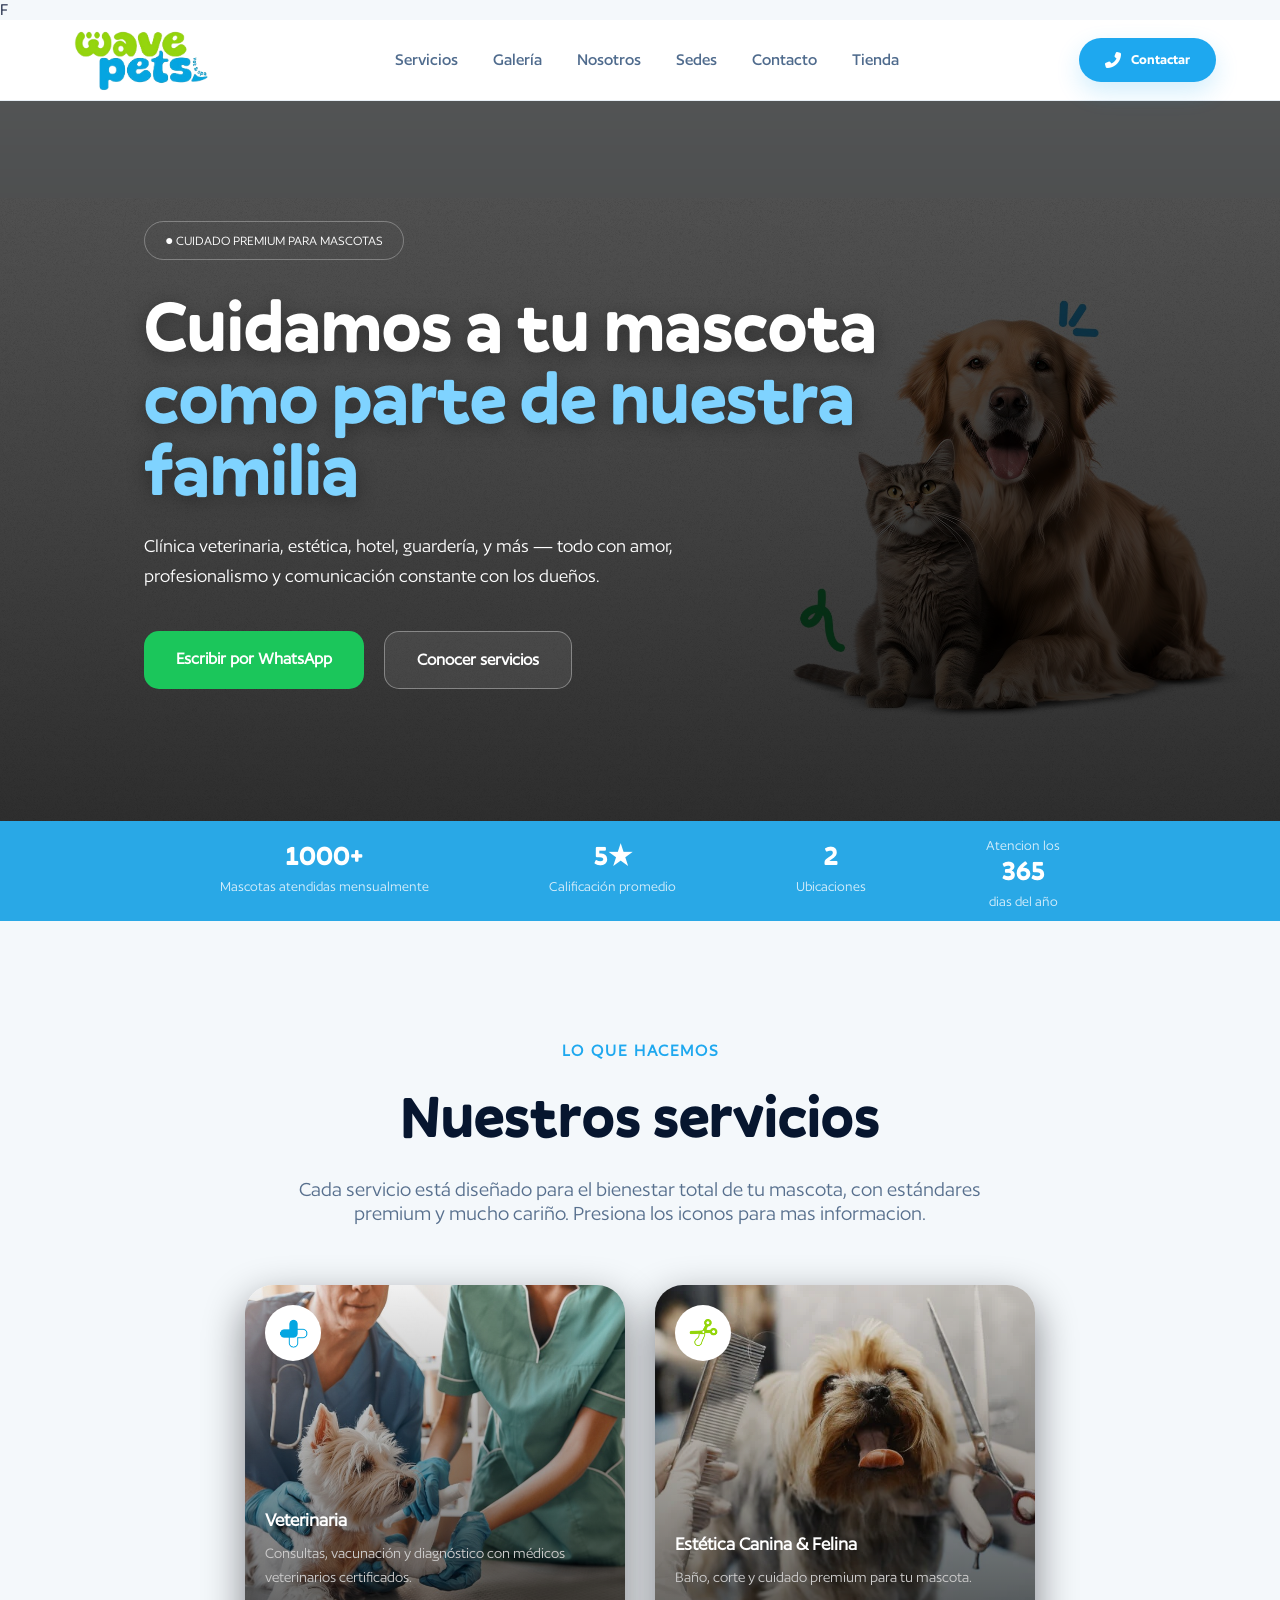
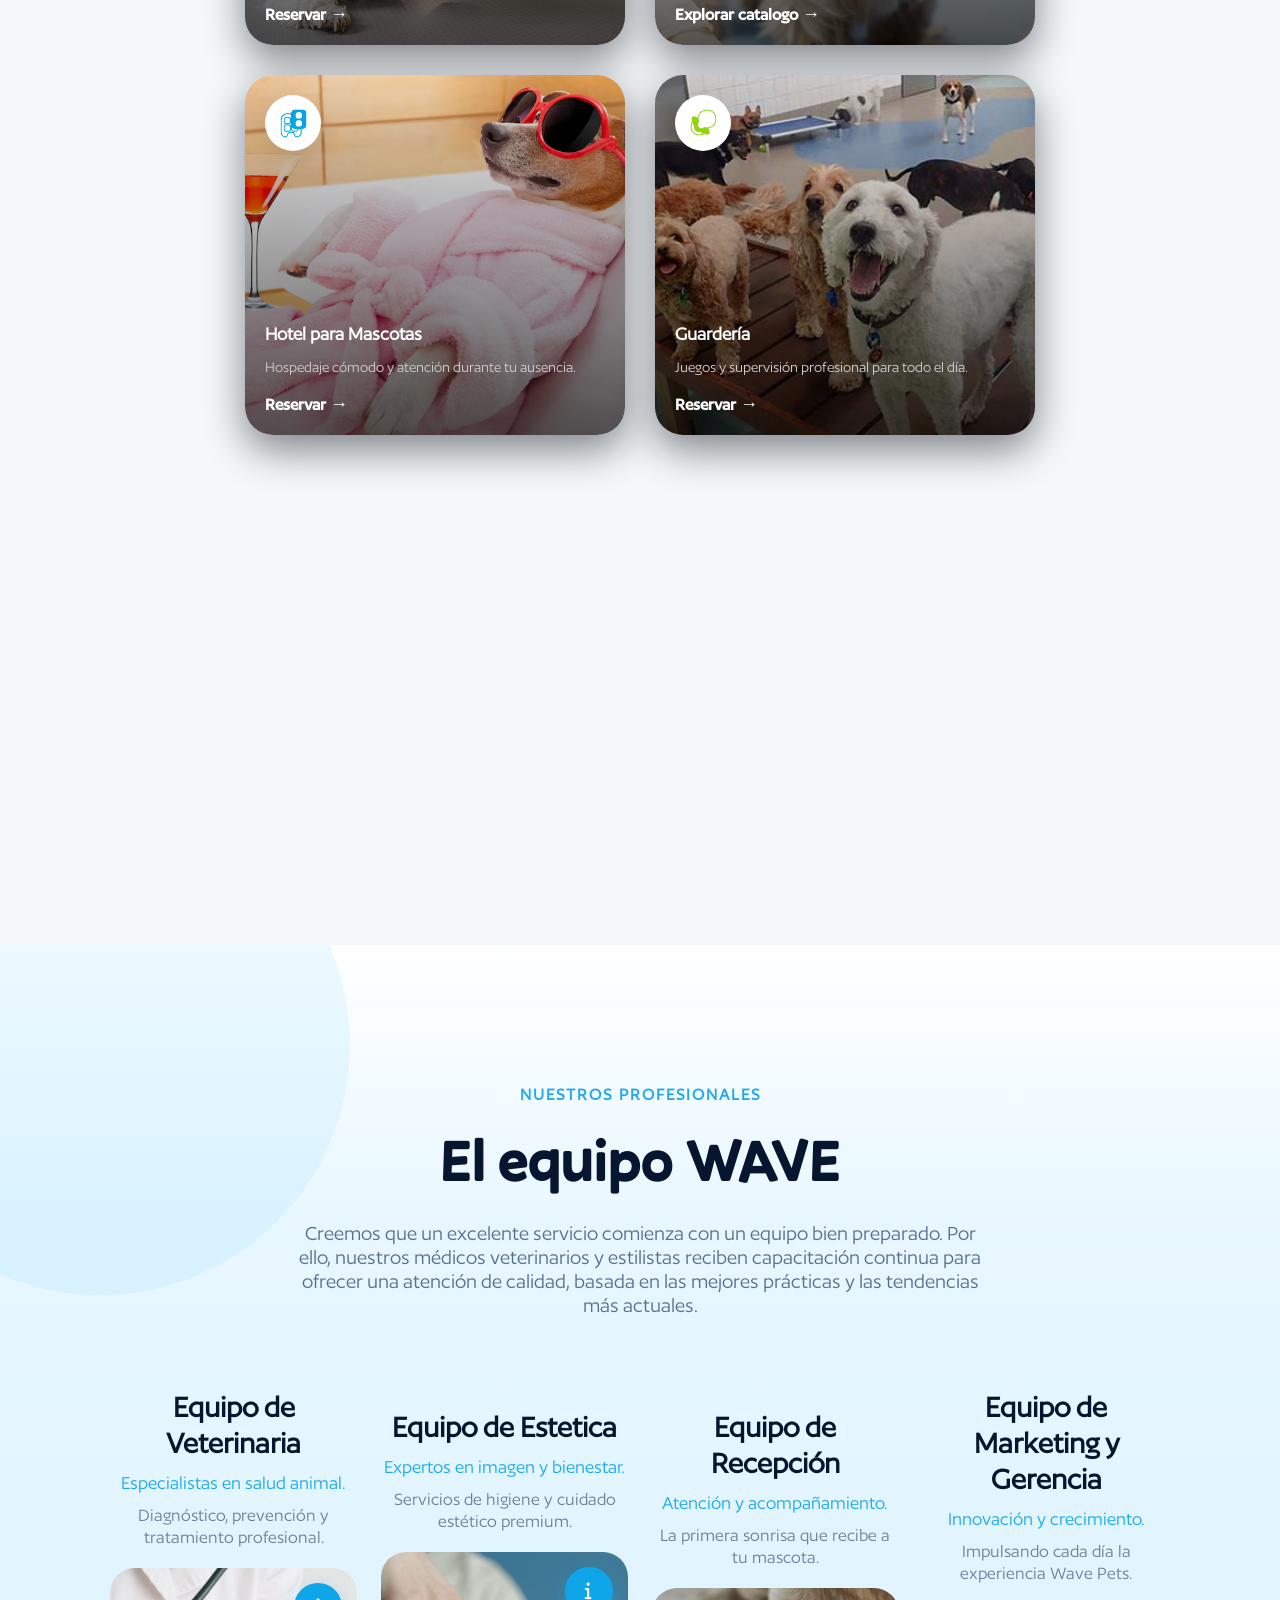
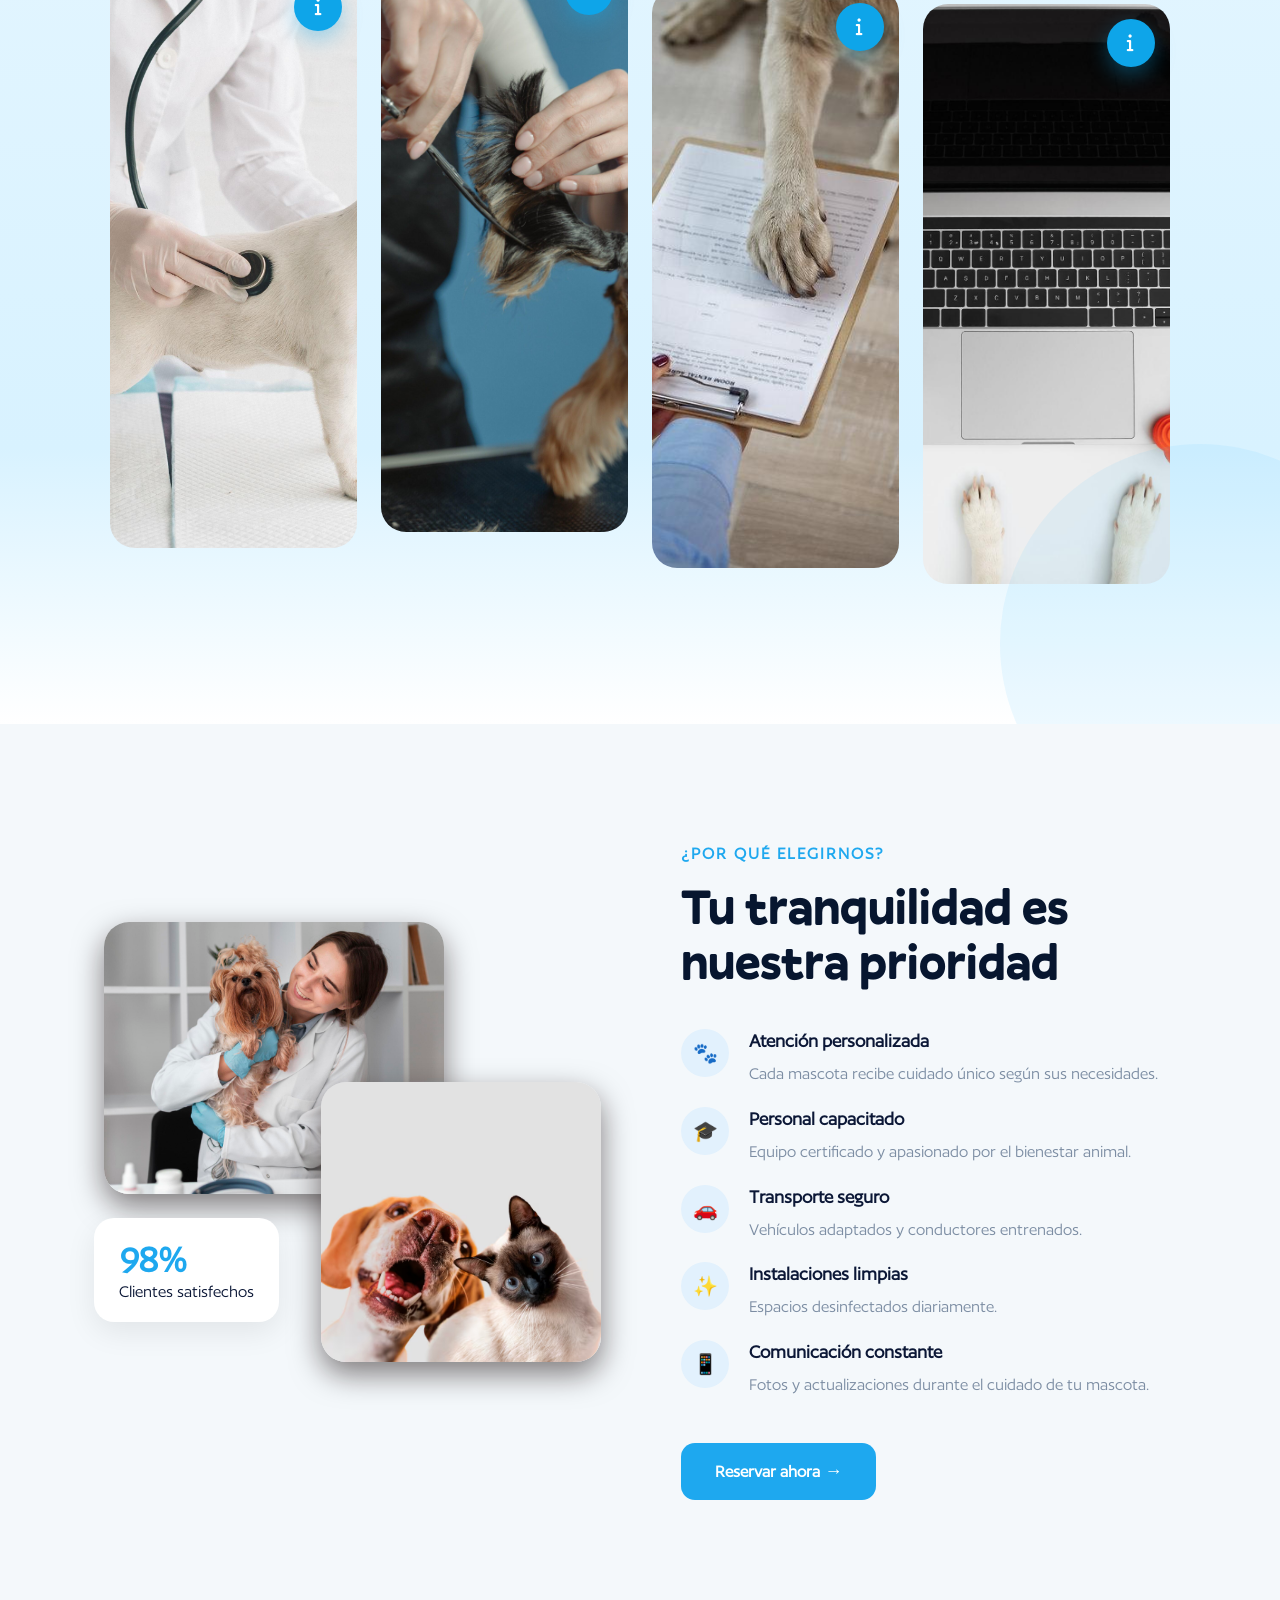
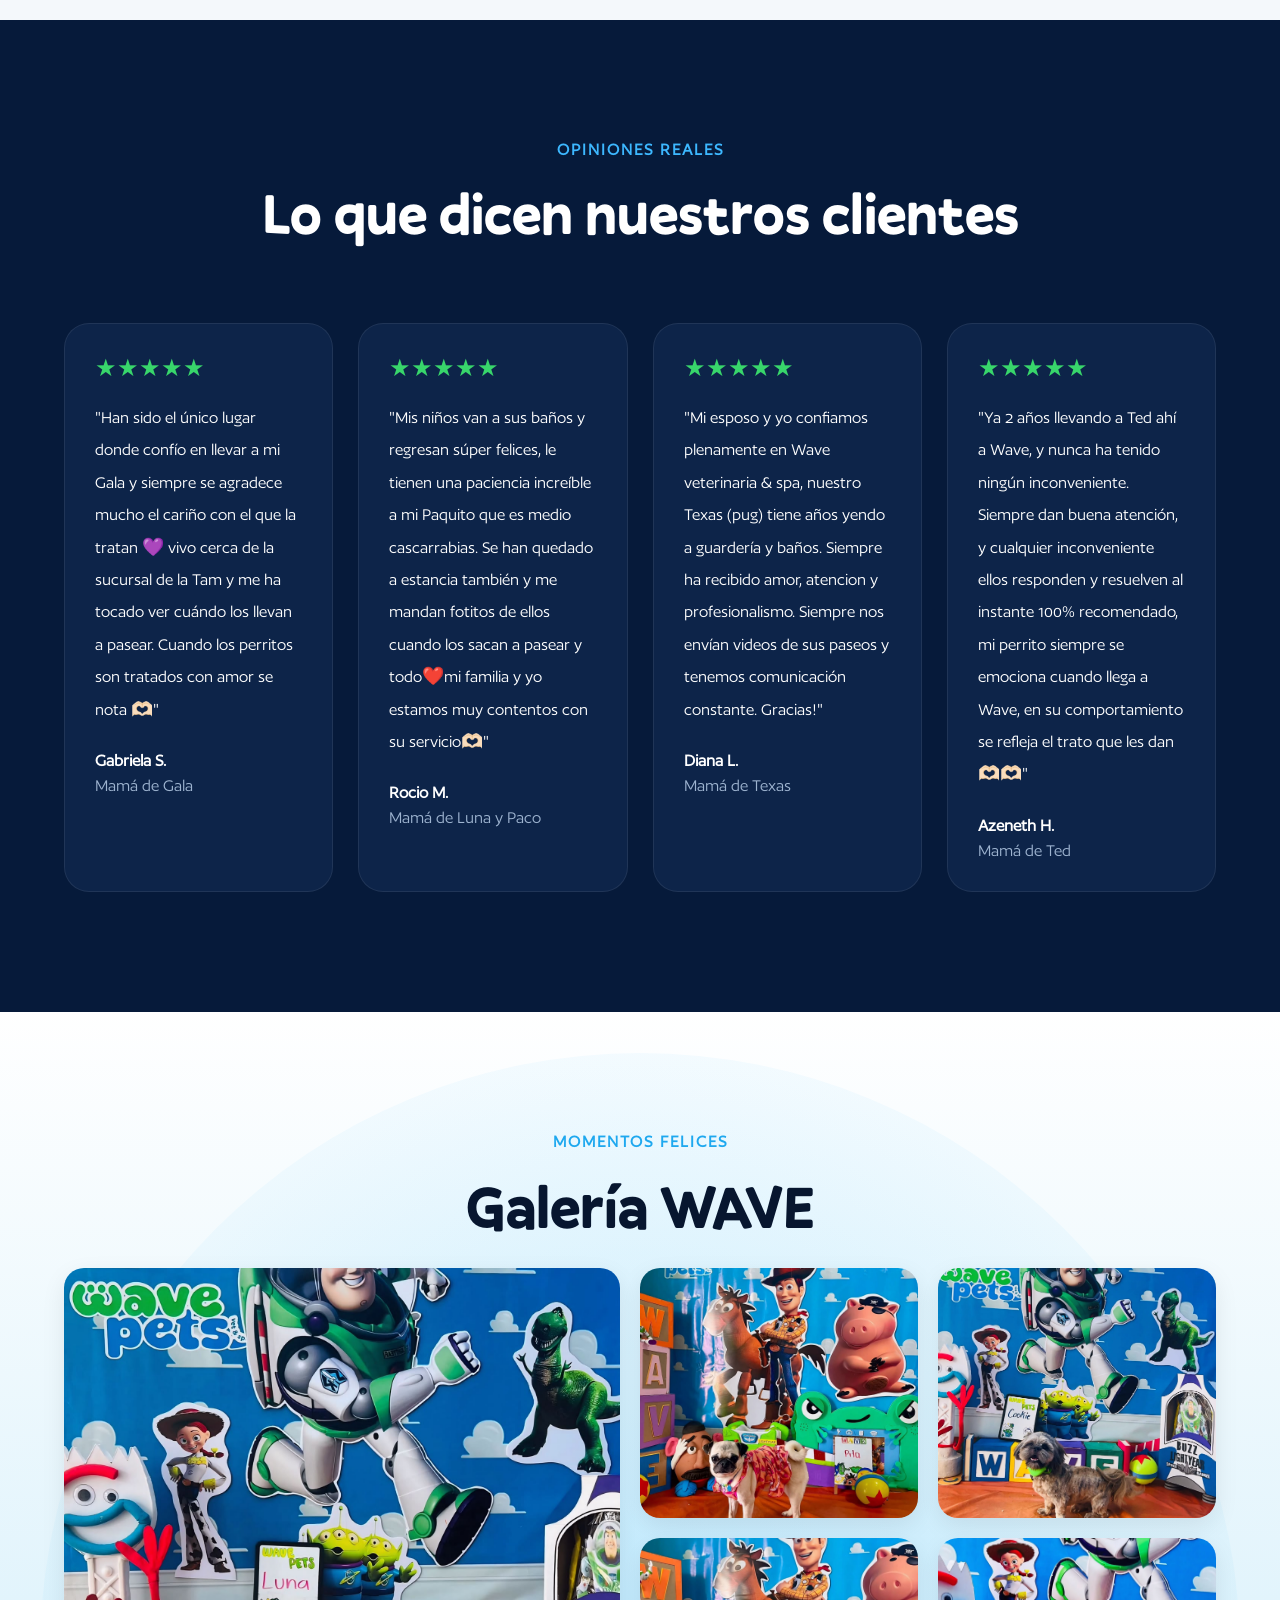
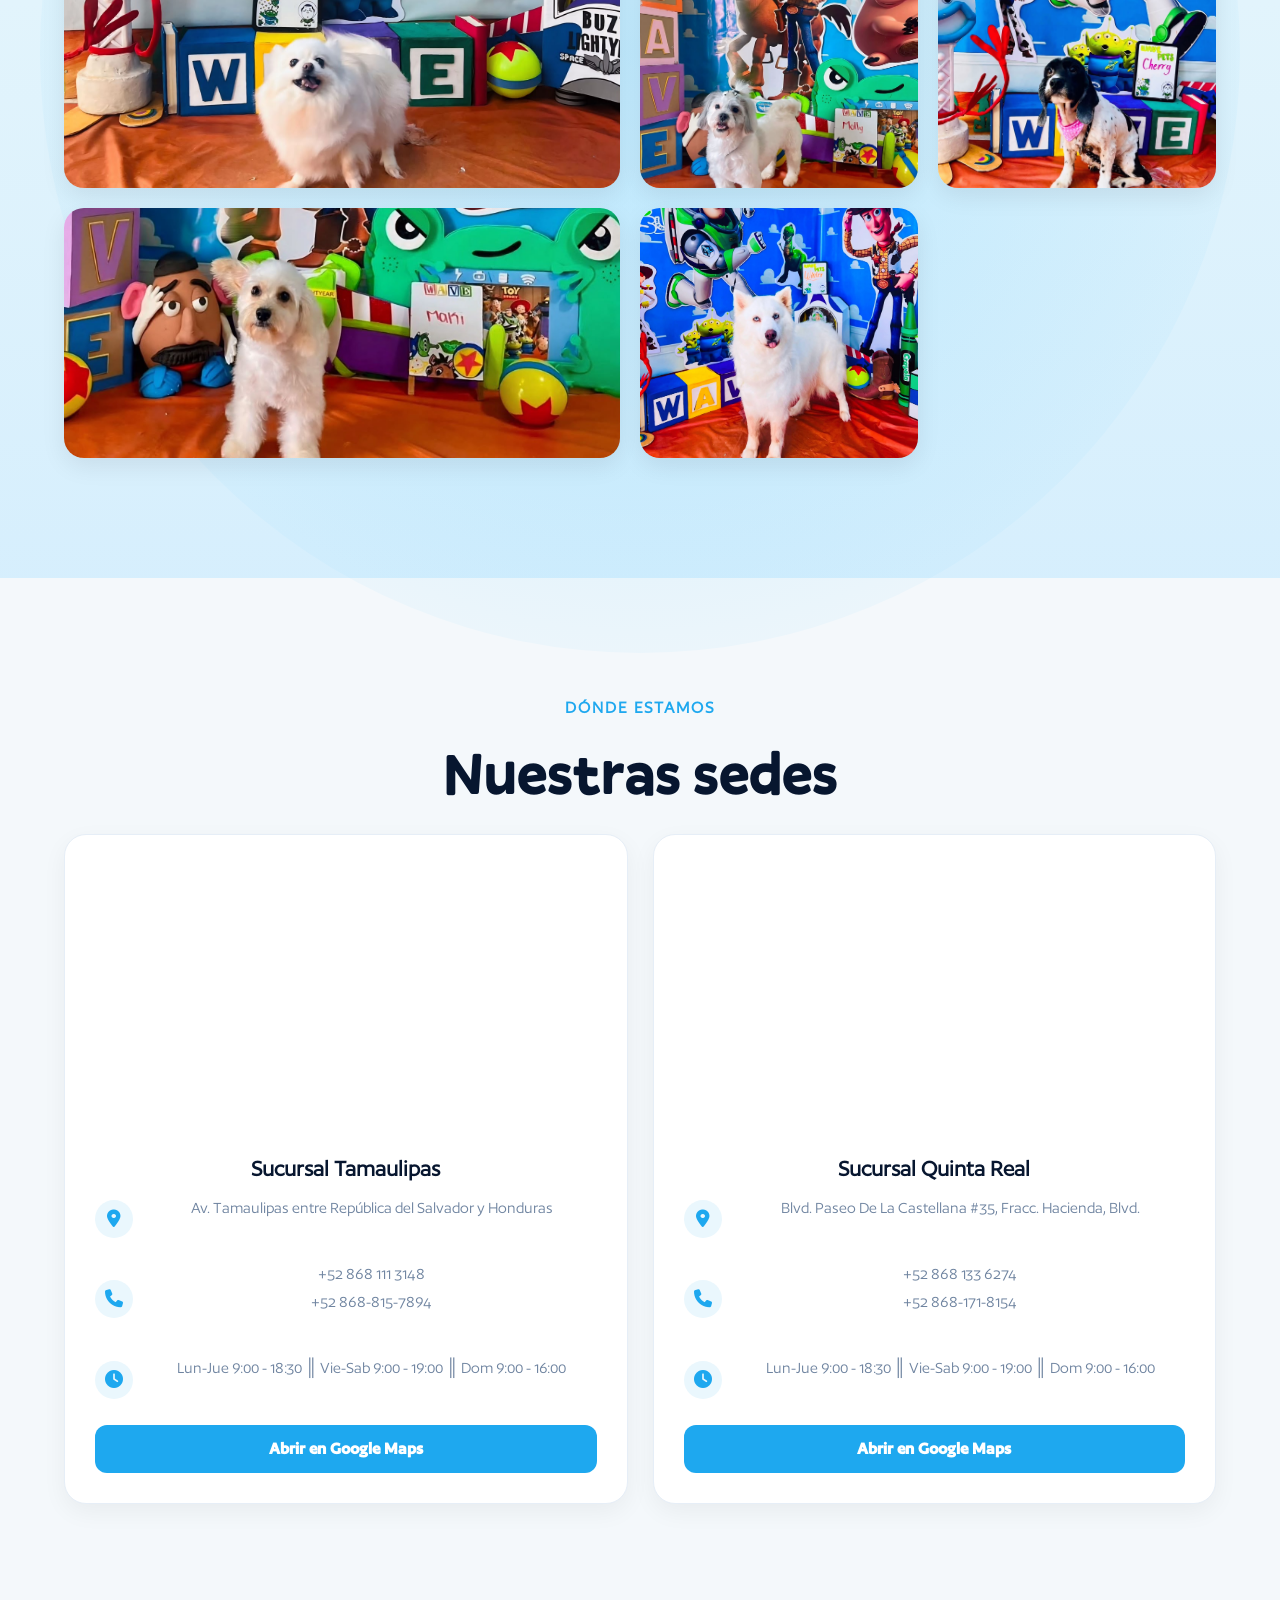
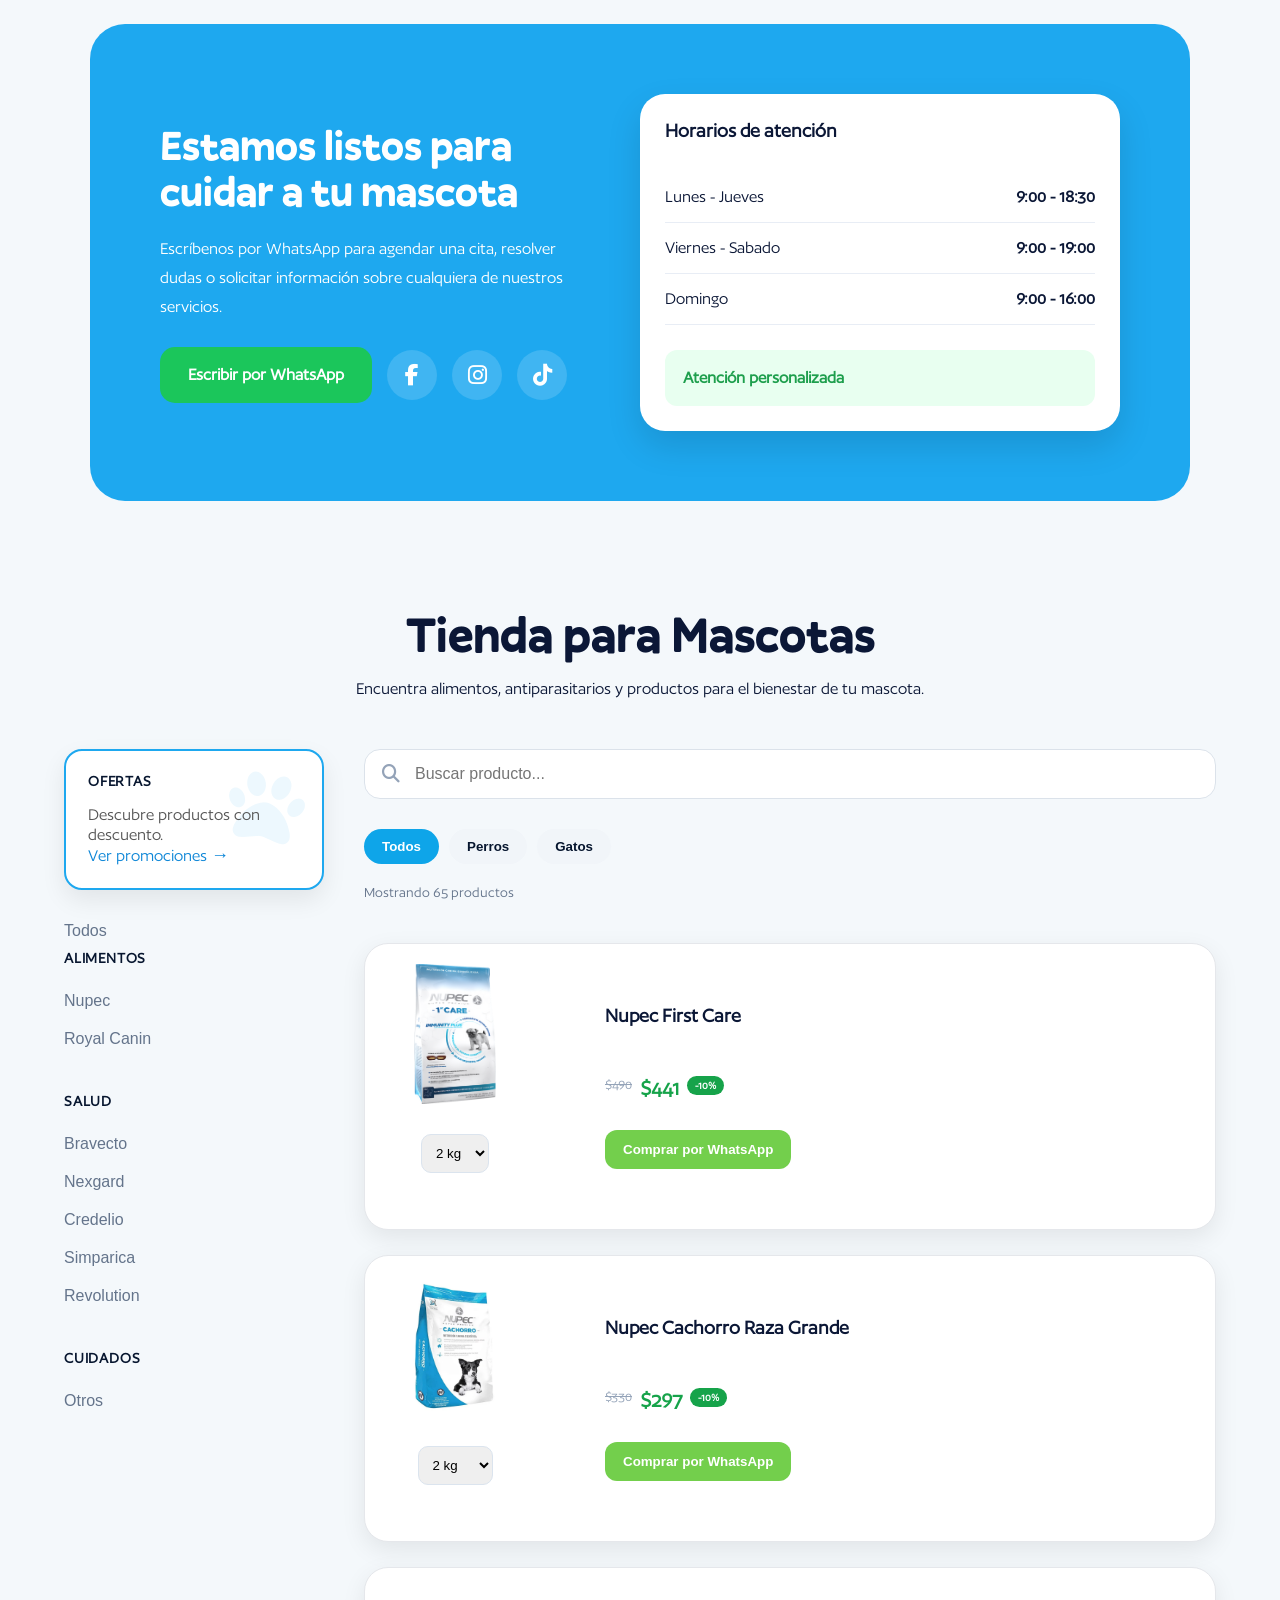
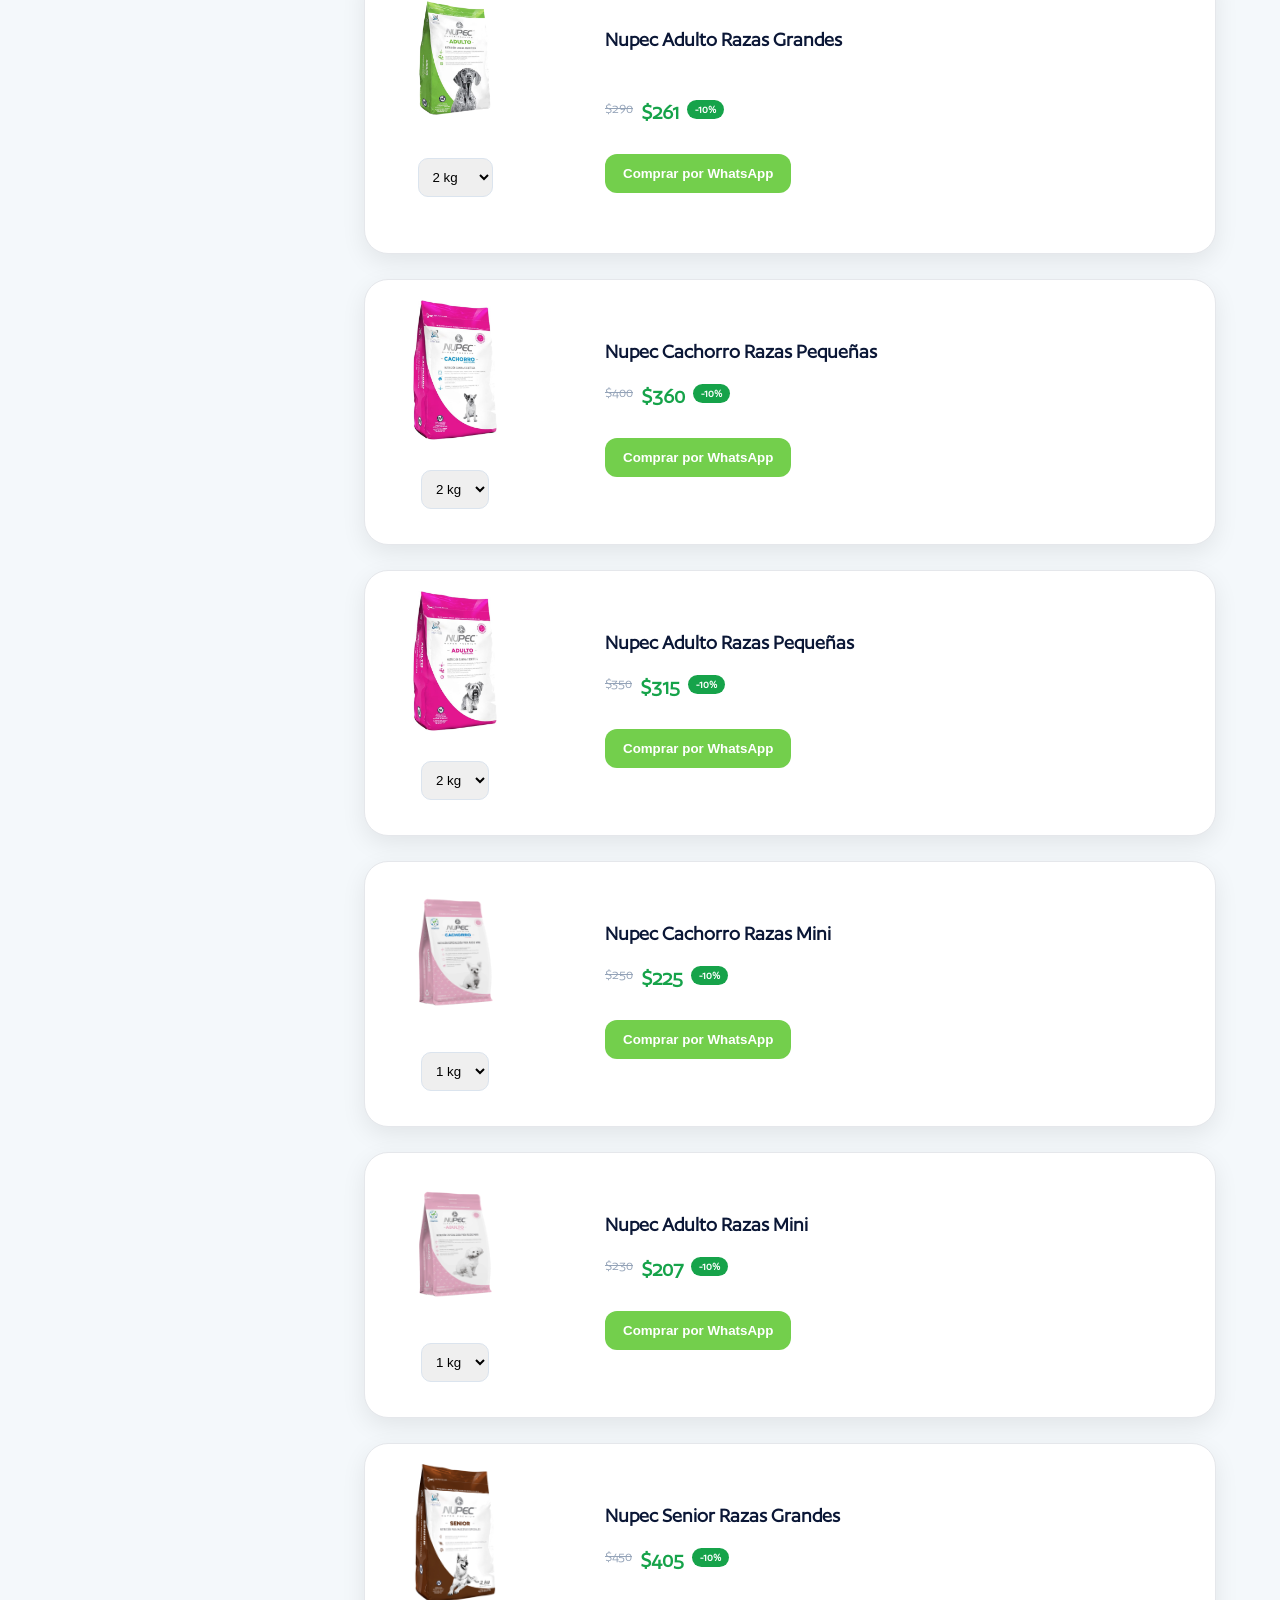
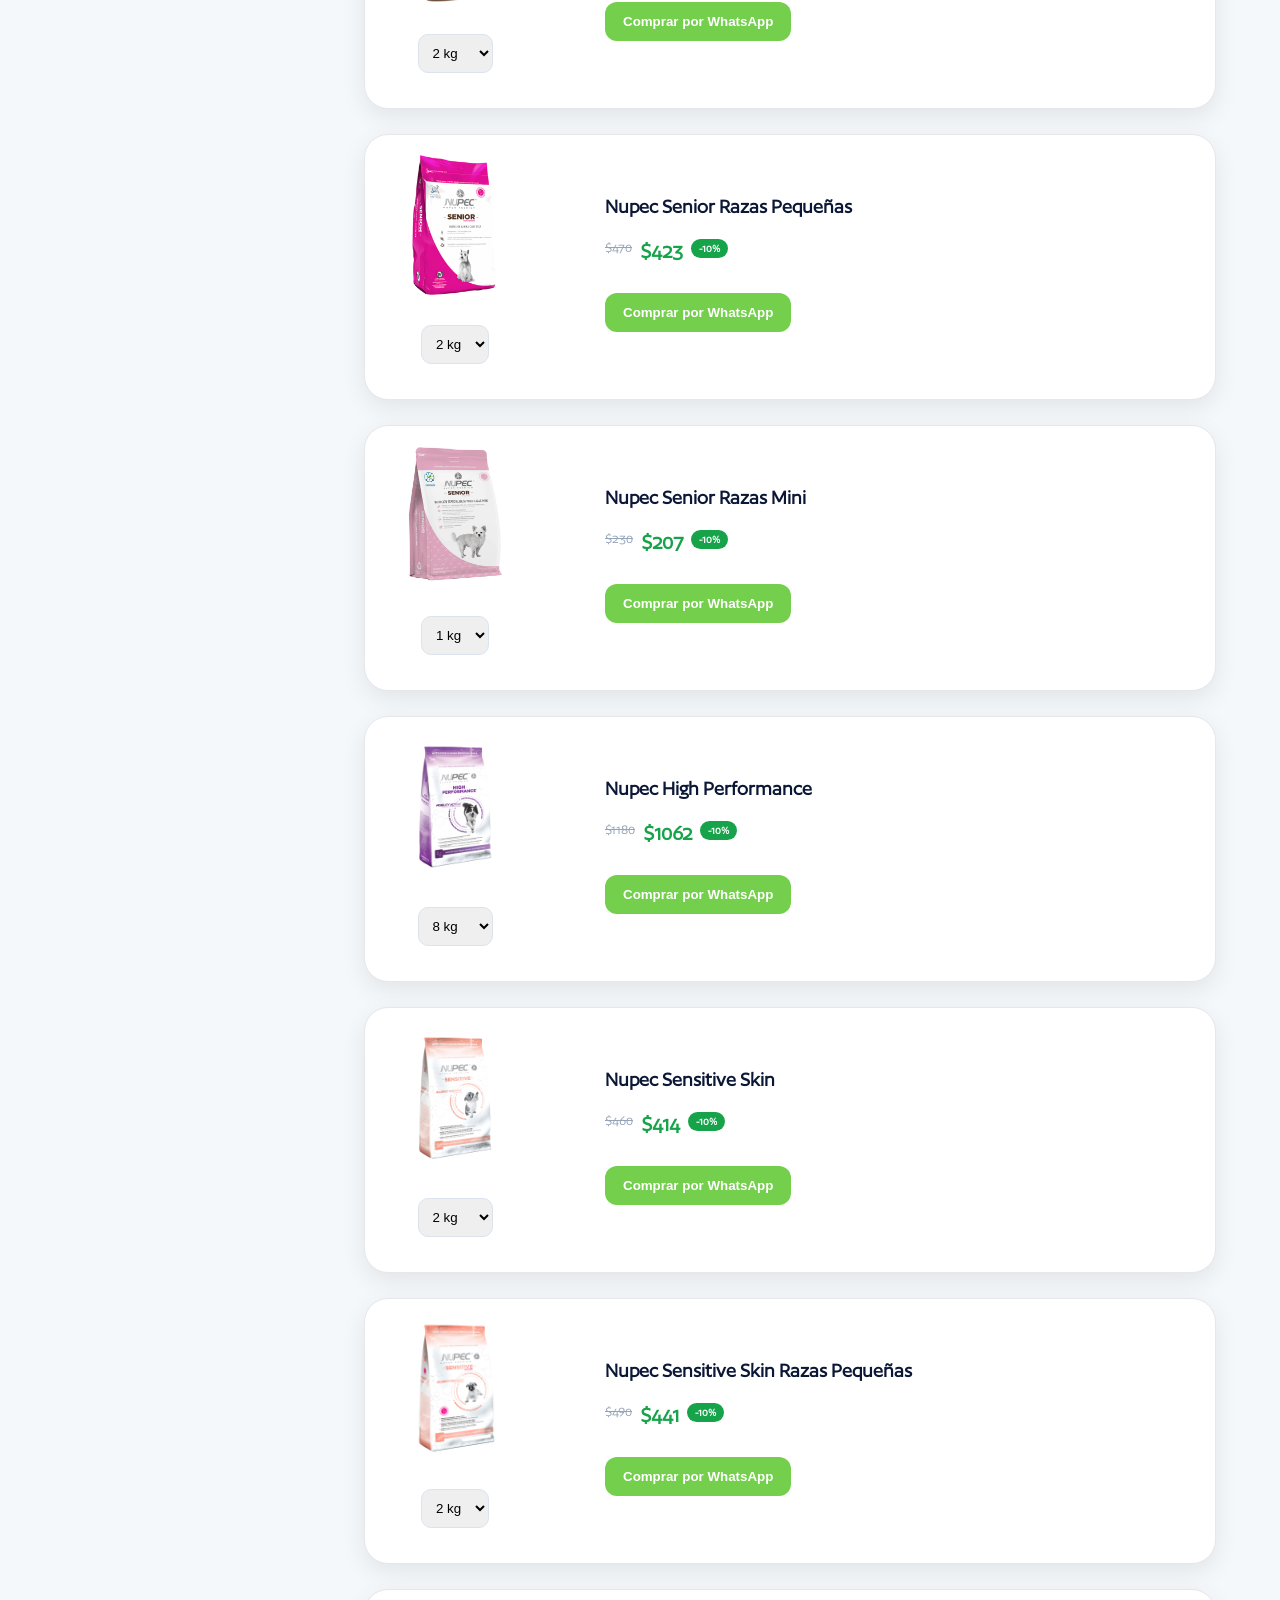
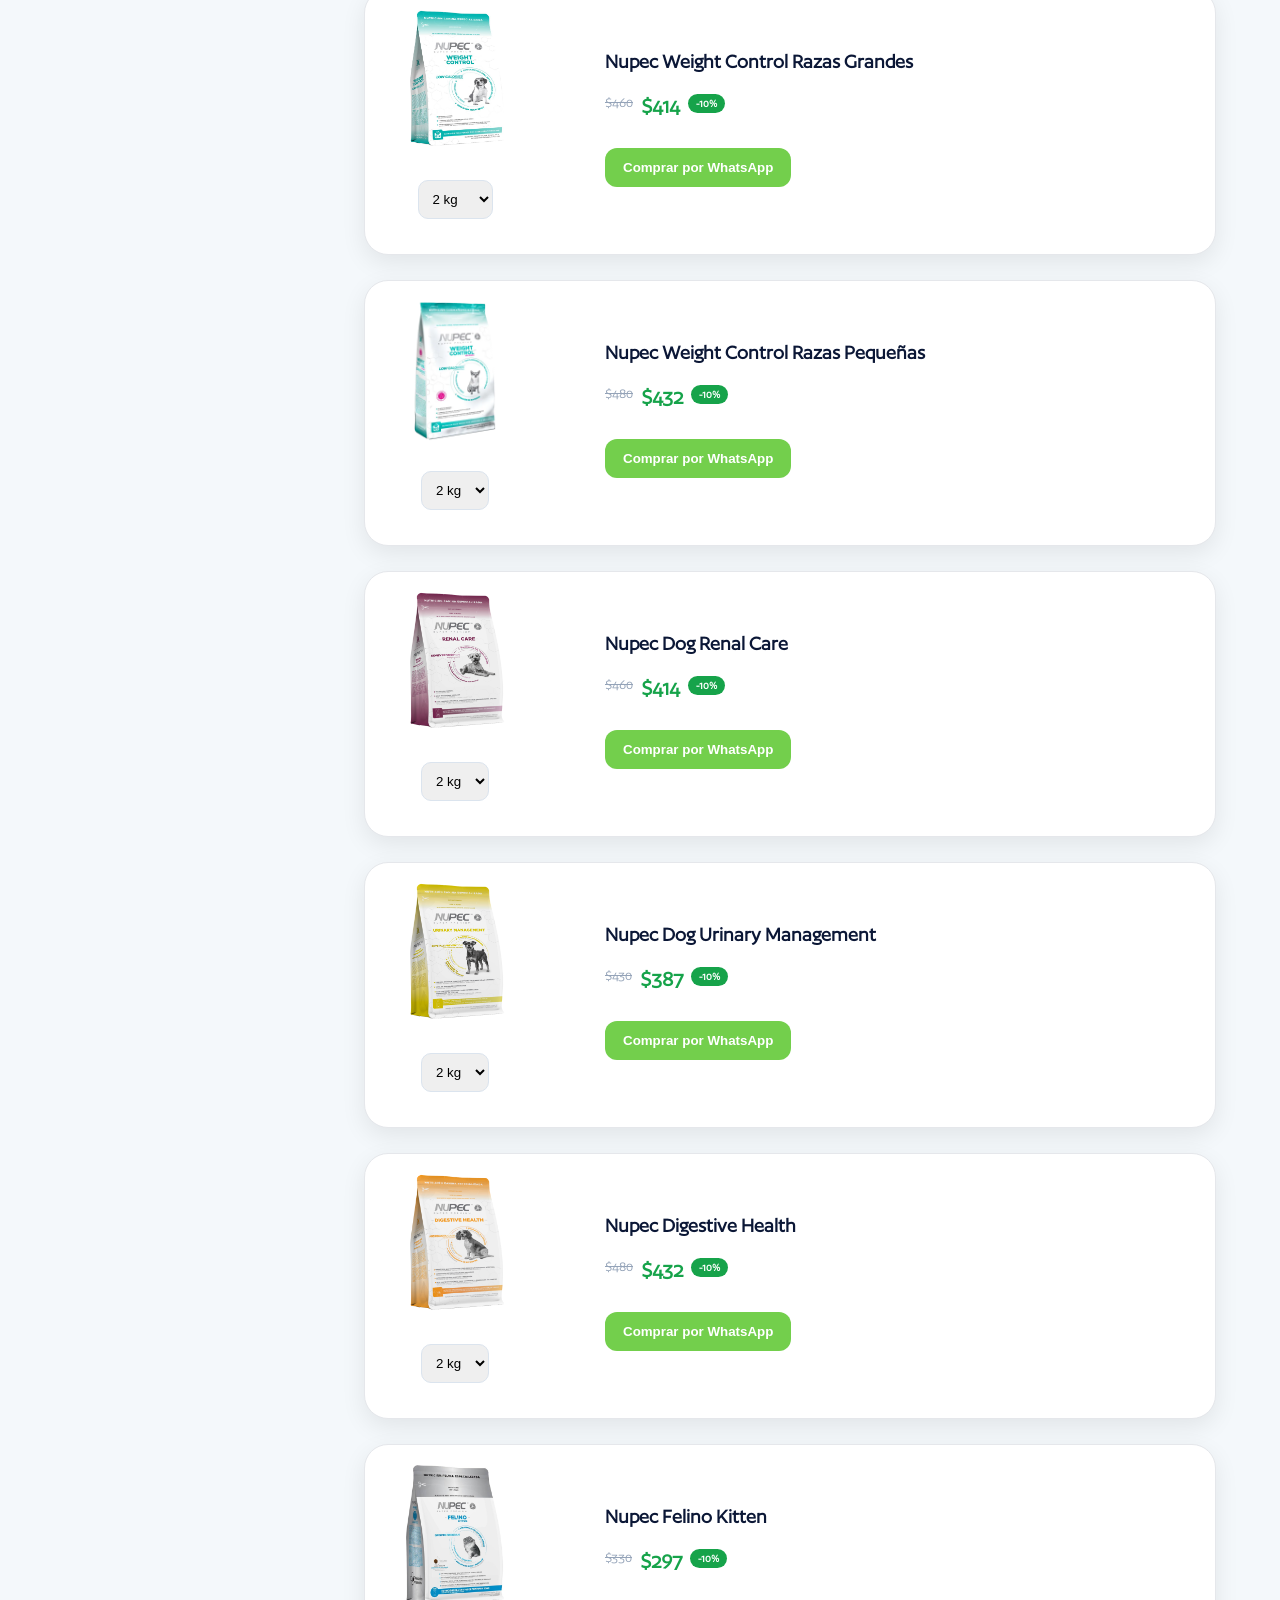
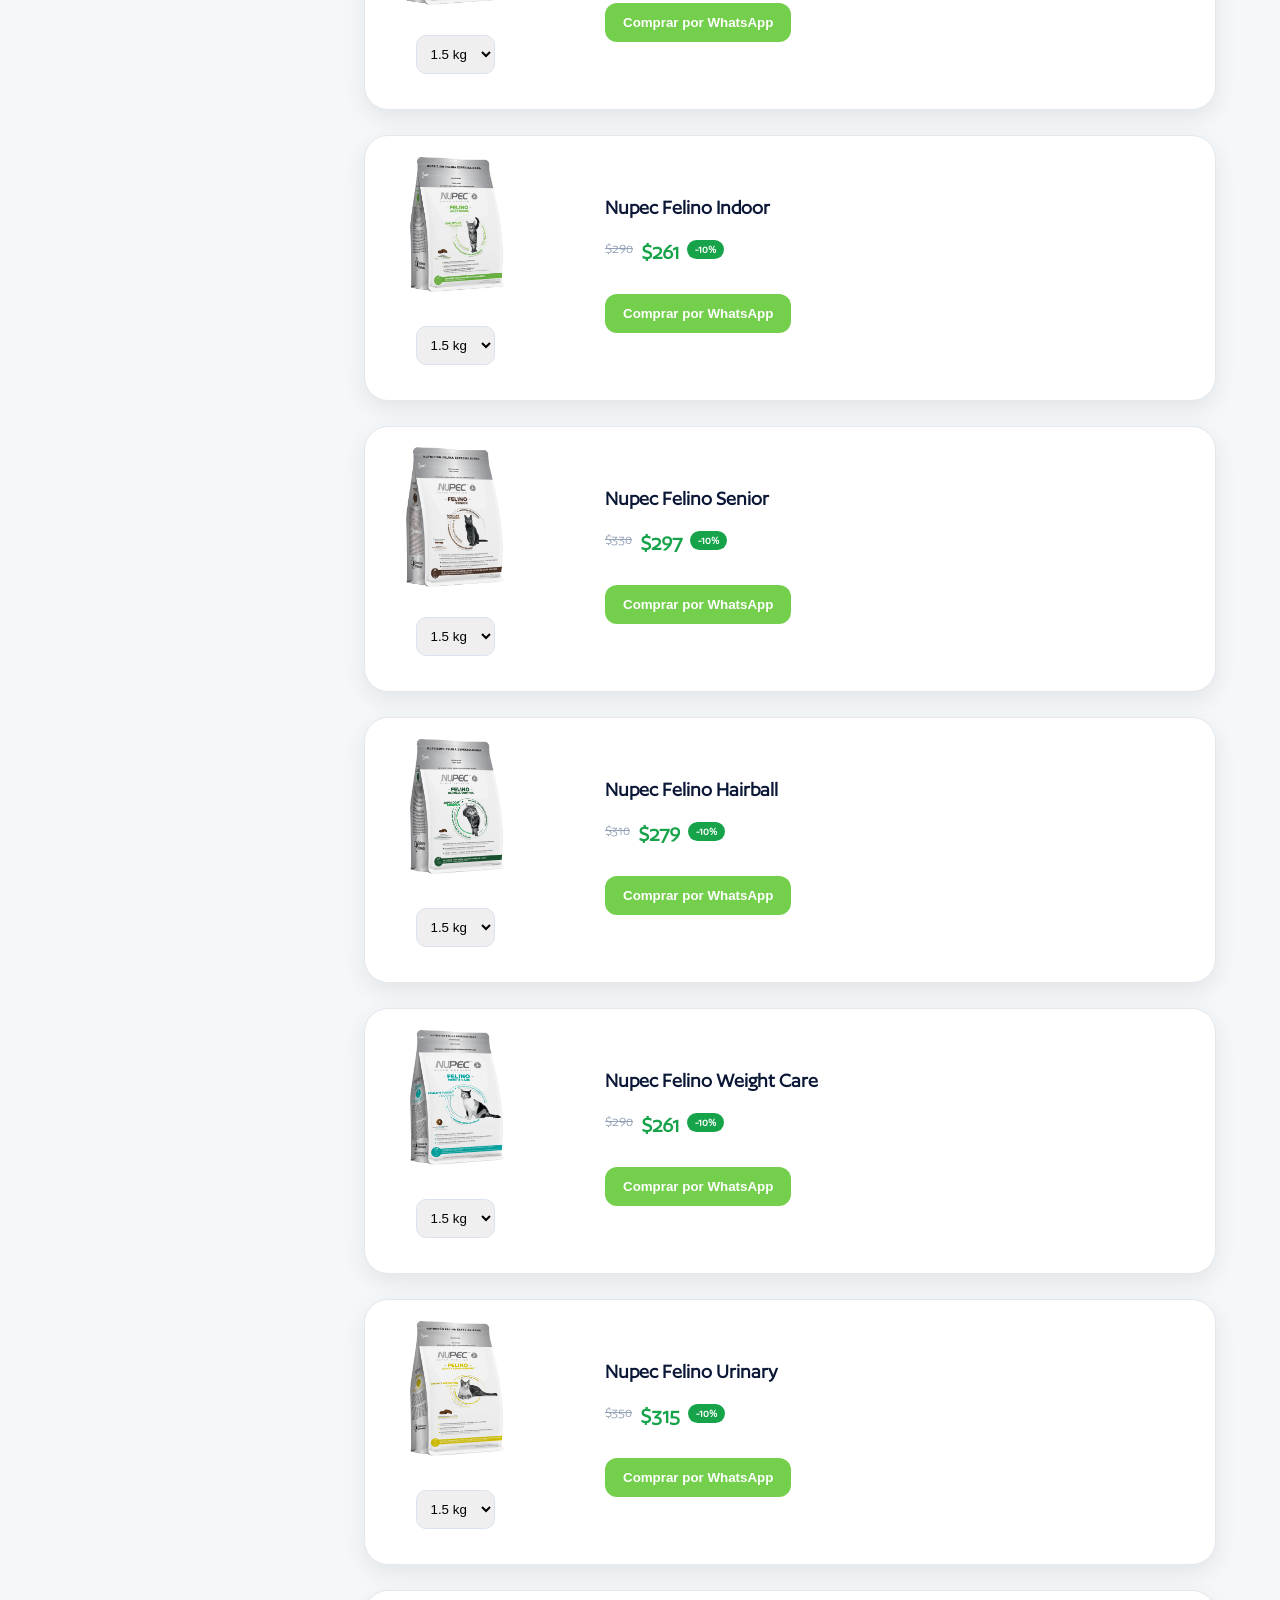
==== index.html @ e8e6350f "Update index.html" ====
<!DOCTYPE html>
<html lang="es">
<head>

    <link rel="icon" type="image/png" href="favicon.png">

    <link rel="apple-touch-icon" href="favicon.png">

<meta name="theme-color" content="#0EA5E9">
    
    <meta charset="UTF-8">
    <meta name="viewport" content="width=device-width, initial-scale=1.0">
    <title>WAVE Pets</title>

    <link rel="stylesheet" href="css/style.css?v=7">
F
    <link rel="preconnect" href="https://fonts.googleapis.com">
    <link rel="preconnect" href="https://fonts.gstatic.com" crossorigin>
    <link href="https://fonts.googleapis.com/css2?family=Inter:wght@300;400;500;600;700;800&display=swap" rel="stylesheet">

    <link rel="stylesheet"
href="https://cdnjs.cloudflare.com/ajax/libs/font-awesome/6.5.1/css/all.min.css">
</head>
<body>

<header class="navbar">

    <div class="container nav-content">

<div class="logo">
<a href="#inicio" class="logo-link">

    <img src="img/logo.png" alt="Logo Veterinaria">

</a>
</div>

<button class="menu-toggle">
    <i class="fas fa-bars"></i>
</button>

    <nav>
<a href="#servicios">Servicios</a>
<a href="#galeria">Galería</a>
<a href="#nosotros">Nosotros</a>
<a href="#sedes">Sedes</a>
<a href="#contacto">Contacto</a>
<a href="#tienda">Tienda</a>

    </nav>

<a href="#" id="abrir-contacto" class="contact-btn">
    <i class="fas fa-phone-alt"></i>
    <span>Contactar</span>
</a>

</div>

</header>


<div class="mobile-menu">

    <a href="#servicios">Servicios</a>
    <a href="#galeria">Galería</a>
    <a href="#nosotros">Nosotros</a>
    <a href="#sedes">Sedes</a>
    <a href="#contacto">Contacto</a>
    <a href="#tienda">Tienda</a>

<a href="#" id="abrir-contacto-mobile" class="contact-btn-mobile">
    <i class="fas fa-phone-alt"></i>
    Contactar
</a>

</div>

<section id="inicio" class="hero">

    <div class="hero-overlay">

    <div class="container hero-content">

        <span class="hero-badge">
            ● CUIDADO PREMIUM PARA MASCOTAS
        </span>

        <h1>
            Cuidamos a tu mascota
            <span>como parte de nuestra familia</span>
        </h1>

        <p>
            Clínica veterinaria, estética, hotel, guardería, y más —
            todo con amor, profesionalismo y comunicación
            constante con los dueños.
        </p>

        <div class="hero-buttons">

<a
href="#"
class="btn-primary abrir-modal"
data-servicio="Información">

    Escribir por WhatsApp

</a>

            <a href="#servicios" class="btn-secondary">

                Conocer servicios
            </a>

        </div>

    </div>

</div>

<div class="stats">

    <div>
        <h2>1000+</h2>
        <p>Mascotas atendidas mensualmente</p>
    </div>

    <div>
        <h2>5★</h2>
        <p>Calificación promedio</p>
    </div>

    <div>
        <h2>2</h2>
        <p>Ubicaciones</p>
    </div>

    <div>
        <p>Atencion los</p>
        <h2>365</h2>
        <p>dias del año</p>
    </div>

</div>

</section>

<section id="servicios" class="services">


    <div class="container">

        <span class="section-tag">
            LO QUE HACEMOS
        </span>

        <h2 class="section-title">
            Nuestros servicios
        </h2>

        <p class="section-description">
            Cada servicio está diseñado para el bienestar total de tu mascota,
            con estándares premium y mucho cariño. Presiona los iconos para mas informacion.
        </p>
        

        <div class="services-grid">

            <div class="service-card color-blue">
                <div class="service-icon" data-servicio="veterinaria">
    <img src="iconos/veterinaria.png" alt="Veterinaria">

    <div class="service-hint">
                <i class="fas fa-arrow-left"></i>
        <span>Conoce más</span>

    </div>
</div>
                <img src="img/veterinaria.jpg" alt="">
                <div class="service-overlay">
                    <h3>Veterinaria</h3>
                    <p>Consultas, vacunación y diagnóstico con médicos veterinarios certificados.</p>


 <a  href="https://wa.me/5218688157894?text=Hola,%20me%20gustaría%20agendar%20una%20cita%20para%20consulta."
     class="service-link"
 data-servicio="Consulta Veterinaria">


    Reservar →

</a>
                
            </div>
            
            </div>
            
<div class="service-card color-green">

                <div class="service-icon" data-servicio="estetica">
    <img src="iconos/estetica.png" alt="Estetica">

        <div class="service-hint">
                <i class="fas fa-arrow-left"></i>
        <span>Conoce más</span>

    </div>
</div>

    <img src="img/estetica.jpg" alt="">

    <div class="service-overlay">
        <h3>Estética Canina & Felina</h3>

        <p>
            Baño, corte y cuidado premium para tu mascota.
        </p>

<a href="#"
   class="service-link abrir-estetica">
   Explorar catalogo →
</a>

    </div>

</div>

            <div class="service-card color-blue">

                <div class="service-icon" data-servicio="hotel">
    <img src="iconos/hotel.png" alt="Hotel">
        <div class="service-hint">
                <i class="fas fa-arrow-left"></i>
        <span>Conoce más</span>

    </div>
</div>

                <img src="img/hotel.jpg" alt="">
                <div class="service-overlay">
                    <h3>Hotel para Mascotas</h3>
                    <p>Hospedaje cómodo y atención durante tu ausencia.</p>
<a href="#"
   class="service-link abrir-modal"
   data-servicio="Servicio de Hotel">

    Reservar →

</a>
                </div>
            </div>

            <div class="service-card color-green">
                <div class="service-icon" data-servicio="guarderia">
    <img src="iconos/guarderia.png" alt="Guarderia">
        <div class="service-hint">
                <i class="fas fa-arrow-left"></i>
        <span>Conoce más</span>

    </div>
</div>
                <img src="img/guarderia.jpg" alt="">
                <div class="service-overlay">
                    <h3>Guardería</h3>
                    <p>Juegos y supervisión profesional para todo el día.</p>
<a href="#"
   class="service-link abrir-modal"
   data-servicio="Servicio de Guardería">

    Reservar →

</a>
                </div>
            </div>

            <div class="service-card color-blue">
                <div class="service-icon" data-servicio="taxi">
    <img src="iconos/taxi.png" alt="Taxi">
        <div class="service-hint">
                <i class="fas fa-arrow-left"></i>
        <span>Conoce más</span>

    </div>
</div>
                <img src="img/taxi.jpg" alt="">
                <div class="service-overlay">
                    <h3>Taxi para Mascotas</h3>
                    <p>Transporte seguro y puntual puerta a puerta.</p>
<a href="#"
   class="service-link abrir-modal"
   data-servicio="Taxi para Mascotas">

    Reservar →

</a>
                </div>
            </div>

<div class="service-card color-green">

    <div class="service-icon" data-servicio="tienda">
        <img src="iconos/tienda.png" alt="Tienda">
            <div class="service-hint">
                <i class="fas fa-arrow-left"></i>
        <span>Conoce más</span>

    </div>
    </div>

    <img src="img/tienda.jpg" alt="Tienda para mascotas">

    <div class="service-overlay">

        <h3>Tienda para Mascotas</h3>

        <p>
            Alimentos, accesorios, juguetes y productos para el bienestar de tu mascota.
        </p>


<a href="#"
   class="service-link abrir-modal-marcas">
   Ver marcas  →
</a>


    </div>

</div>
        </div>

    </div>


</section>


<section id="equipo" class="team">

    <div class="container">

        <span class="section-tag">
            NUESTROS PROFESIONALES
        </span>

        <h2 class="section-title">
            El equipo WAVE
        </h2>

        <p class="section-description">
Creemos que un excelente servicio comienza con un equipo bien preparado. Por ello, nuestros médicos veterinarios y estilistas reciben capacitación continua para ofrecer una atención de calidad, basada en las mejores prácticas y las tendencias más actuales. </p>

        <div class="team-grid">
            

            <div class="team-card"
                data-equipo="veterinaria">

                
                <div class="team-info">

                    <h3>Equipo de Veterinaria</h3>

                    <span>
                        Especialistas en salud animal.
                    </span>

                    <p>
                        Diagnóstico, prevención y tratamiento profesional.
                    </p>

                    <br>

                </div>

<div class="team-image">

    <img src="img/vet1.jpg" alt="Veterinaria">

        <div class="btn-team-info">

        <i class="fas fa-info"></i>

        <span class="tooltip">
            Conoce al equipo
        </span>

    </div>

</div>
              


            </div>

            <div class="team-card"
                data-equipo="estetica">

                                <div class="team-info">

                                    <br>
                                    
                    <h3>Equipo de Estetica</h3>

                    <span>
                        Expertos en imagen y bienestar.
                    </span>

                    <p>
                        Servicios de higiene y cuidado estético premium.
                    </p>

                    <br>

                </div>

<div class="team-image">

    <img src="img/vet2.jpg" alt="Veterinaria">

        <div class="btn-team-info">

        <i class="fas fa-info"></i>

        <span class="tooltip">
            Conoce al equipo
        </span>

    </div>


</div>



            </div>

            <div class="team-card"
                    data-equipo="recepcion">

                    <div class="team-info">

                        <br>

                    <h3>Equipo de Recepción</h3>

                    <span>
                        Atención y acompañamiento.
                    </span>

                    <p>
                        La primera sonrisa que recibe a tu mascota.
                    </p>

                    <br>

                </div>


<div class="team-image">

    <img src="img/vet3.jpg" alt="Veterinaria">

        <div class="btn-team-info">

        <i class="fas fa-info"></i>

        <span class="tooltip">
            Conoce al equipo
        </span>

    </div>

</div>


            </div>

            <div class="team-card"
                    data-equipo="marketing">

                                    <div class="team-info">

                    <h3>Equipo de Marketing y Gerencia</h3>

                    <span>
                        Innovación y crecimiento.
                    </span>

                    <p>
    Impulsando cada día la experiencia Wave Pets.
                    </p>

                    <br>

                </div>


<div class="team-image">

    <img src="img/vet4.jpg" alt="Veterinaria">

        <div class="btn-team-info">

        <i class="fas fa-info"></i>

        <span class="tooltip">
            Conoce al equipo
        </span>

    </div>

</div>


            </div>
            
        </div>

    </div>

</section>

<section id="nosotros" class="benefits">

    <div class="container benefits-container">

        <div class="benefits-images">

            <img src="img/perrito-benefits.jpg" class="img-main">

            <img src="img/gato-benefits.jpg" class="img-secondary">

            <div class="benefit-stat">
                <h3>98%</h3>
                <p>Clientes satisfechos</p>
            </div>

        </div>

        <div class="benefits-content">

            <span class="section-benefits">
                ¿POR QUÉ ELEGIRNOS?
            </span>

            <h2>
                Tu tranquilidad es nuestra prioridad
            </h2>

            
            <div class="benefit-item">

                    <div class="benefit-icon">
                    🐾
                   </div>
             <div class="benefit-text">
                 <h4> Atención personalizada</h4>
                 <p>Cada mascota recibe cuidado único según sus necesidades.</p>
                 </div>
            </div>


            <div class="benefit-item">

                    <div class="benefit-icon">
                   🎓
                   </div>
              <div class="benefit-text">
                 <h4> Personal capacitado</h4>
                 <p>Equipo certificado y apasionado por el bienestar animal.</p>
                 </div>
            </div>

            <div class="benefit-item">

                    <div class="benefit-icon">
                   🚗
                   </div>
              <div class="benefit-text">
                <h4>Transporte seguro</h4>
                <p>Vehículos adaptados y conductores entrenados.</p>
              </div>
            </div>

            <div class="benefit-item">

                <div class="benefit-icon">
              ✨
               </div>
              <div class="benefit-text">
                <h4> Instalaciones limpias</h4>
                <p>Espacios desinfectados diariamente.</p>
                </div>
            </div>

            <div class="benefit-item">

                <div class="benefit-icon">
               📱
               </div>
              <div class="benefit-text">
                <h4>Comunicación constante</h4>
                <p>Fotos y actualizaciones durante el cuidado de tu mascota.</p>
                </div>
            </div>

            <a href="#" class="btn-reservar">
                Reservar ahora →
            </a>

            

        </div>

    </div>

</section>


<section id="testimonios" class="testimonials">

    <div class="container">

        <span class="section-tag testimonial-tag">
            OPINIONES REALES
        </span>

        <h2 class="testimonial-title">
            Lo que dicen nuestros clientes
        </h2>

        <div class="testimonial-grid">

            <div class="testimonial-card">

                <div class="stars">★★★★★</div>

                <p>
                    "Han sido el único lugar donde confío en llevar a mi Gala y siempre se agradece mucho el cariño con el que la tratan 💜 vivo cerca de la sucursal de la Tam y me ha tocado ver cuándo los llevan a pasear. Cuando los perritos son tratados con amor se nota 🫶🏻"
                </p>

                <div class="testimonial-author">
                    <strong>Gabriela S.</strong>
                    <span>Mamá de Gala</span>
                </div>

            </div>

            <div class="testimonial-card">

                <div class="stars">★★★★★</div>

                <p>
                    "Mis niños van a sus baños y regresan súper felices, le tienen una paciencia increíble a mi Paquito que es medio cascarrabias. Se han quedado a estancia también y me mandan fotitos de ellos cuando los sacan a pasear y todo❤️mi familia y yo estamos muy contentos con su servicio🫶🏻"
                </p>

                <div class="testimonial-author">
                    <strong>Rocio M.</strong>
                    <span>Mamá de Luna y Paco</span>
                </div>

            </div>

            <div class="testimonial-card">

                <div class="stars">★★★★★</div>

                <p>
                    "Mi esposo y yo confiamos plenamente en Wave veterinaria & spa, nuestro Texas (pug) tiene años yendo a guardería y baños.  Siempre ha recibido amor, atencion y profesionalismo. Siempre nos envían videos de sus paseos y tenemos comunicación constante. Gracias!"
                </p>

                <div class="testimonial-author">
                    <strong>Diana L.</strong>
                    <span>Mamá de Texas</span>
                </div>

            </div>

            <div class="testimonial-card">

                <div class="stars">★★★★★</div>

                <p>
                    "Ya 2 años llevando a Ted ahí a Wave, y nunca ha tenido ningún inconveniente. Siempre dan buena atención, y cualquier inconveniente ellos responden y resuelven al instante 
100% recomendado, mi perrito siempre se emociona cuando llega a Wave, en su comportamiento se refleja el trato que les dan 🫶🏻🫶🏻"
                </p>

                <div class="testimonial-author">
                    <strong>Azeneth H.</strong>
                    <span>Mamá de Ted</span>
                </div>

            </div>

        </div>

    </div>

</section>

<section id="galeria" class="gallery">

    <div class="container">

        <span class="section-tag">
            MOMENTOS FELICES
        </span>

        <h2 class="section-title">
            Galería WAVE
        </h2>

        <div class="gallery-grid">

            <img src="img/galeria1.jpg" class="gallery-big">

            <img src="img/galeria2.jpg">
            <img src="img/galeria3.jpg">
            <img src="img/galeria4.jpg">
            <img src="img/galeria5.jpg">
            <img src="img/galeria6.jpg">
            <img src="img/galeria7.jpg">

        </div>

    </div>

</section>

<section id="sedes" class="branches">

    <div class="container">

        <span class="section-tag">
            DÓNDE ESTAMOS
        </span>

        <h2 class="section-title">
            Nuestras sedes
        </h2>

        <div class="branches-grid catalogo-grid">

            <div class="branch-card catalogo-card">

                <iframe
                src="https://www.google.com/maps/embed?pb=!1m18!1m12!1m3!1d3589.704630444634!2d-97.49772168821764!3d25.879197077183385!2m3!1f0!2f0!3f0!3m2!1i1024!2i768!4f13.1!3m3!1m2!1s0x866feb90c55f1c3b%3A0xaf480a0354879c6d!2sVETERINARIA%20Y%20SPA%20WAVE%20PETS%20SUC.%20TAMAULIPAS!5e0!3m2!1ses-419!2smx!4v1781888458793!5m2!1ses-419!2smx" width="600" height="450" style="border:0;" allowfullscreen="" loading="lazy" referrerpolicy="no-referrer-when-downgrade">
                </iframe>

                

                <div class="branch-info">

                                        <h3>Sucursal Tamaulipas</h3>

<div class="branch-item">

    <div class="branch-icon">
        <i class="fas fa-map-marker-alt"></i>
    </div>

    <p>Av. Tamaulipas entre República del Salvador y Honduras</p>

</div>

<div class="branch-item">

    <div class="branch-icon">
        <i class="fas fa-phone"></i>
    </div>

    <p>+52 868 111 3148<br>
       +52 868-815-7894</p>

</div>

<div class="branch-item">

    <div class="branch-icon">
        <i class="fas fa-clock"></i>
    </div>

    <p> Lun-Jue 9:00 - 18:30 ║ Vie-Sab 9:00 - 19:00 ║ Dom 9:00 - 16:00</p>

</div>

                    <a href="https://maps.app.goo.gl/ok7EL5UBs4eYwZDY6"
                       target="_blank"
                       class="maps-btn">
                        Abrir en Google Maps
                    </a>

                </div>

            </div>

            <div class="branch-card catalogo-card">

                <iframe
                src="https://www.google.com/maps/embed?pb=!1m18!1m12!1m3!1d28721.97024285982!2d-97.57053792568362!3d25.861370500000007!2m3!1f0!2f0!3f0!3m2!1i1024!2i768!4f13.1!3m3!1m2!1s0x866f931489f0187d%3A0xf52c57ca3a1912c!2sWAVE%20SUC.%20QUINTA%20REAL!5e0!3m2!1ses-419!2smx!4v1781888634437!5m2!1ses-419!2smx" width="600" height="450" style="border:0;" allowfullscreen="" loading="lazy" referrerpolicy="no-referrer-when-downgrade">
                </iframe>

                                <div class="branch-info">

    <h3>Sucursal Quinta Real</h3>

<div class="branch-item">

    <div class="branch-icon">
        <i class="fas fa-map-marker-alt"></i>
    </div>

    <p>Blvd. Paseo De La Castellana #35, Fracc. Hacienda, Blvd.</p>

</div>

<div class="branch-item">

    <div class="branch-icon">
        <i class="fas fa-phone"></i>
    </div>

    <p>+52 868 133 6274<br>
       +52 868-171-8154 </p>

</div>

<div class="branch-item">

    <div class="branch-icon">
        <i class="fas fa-clock"></i>
    </div>

    <p> Lun-Jue 9:00 - 18:30 ║ Vie-Sab 9:00 - 19:00 ║ Dom 9:00 - 16:00</p>

</div>

                    <a href="https://maps.app.goo.gl/AAhpPvq49yWvKCTa8"
                       target="_blank"
                       class="maps-btn">

                  Abrir en Google Maps

</a>
                </div>

            </div>

        </div>

    </div>

</section>

<section id="contacto" class="contact-containe">

    <div class="container contact-container">

        <div class="contact-left">

            <h2>
                Estamos listos para cuidar a tu mascota
            </h2>

            <p>
                Escríbenos por WhatsApp para agendar una cita,
                resolver dudas o solicitar información sobre
                cualquiera de nuestros servicios.
            </p>
<div class="contact-actions">



    <a href="#"
   class="contact-whatsapp abrir-modal"
   data-servicio="Información">

    Escribir por WhatsApp

</a>

<div class="socials">

    <a href="https://www.facebook.com/share/1CqtzVBqYs/?mibextid=wwXIfr" target="_blank">
        <i class="fab fa-facebook-f"></i>
    </a>

    <a href="https://www.instagram.com/wavepetsmx?igsh=amN0MXN0NWlxNHpx" target="_blank">
        <i class="fab fa-instagram"></i>
    </a>

    <a href="https://www.tiktok.com/@wavepets?_r=1&_t=ZS-97LNHfF3N96" target="_blank">
        <i class="fab fa-tiktok"></i>
    </a>

</div>
</div>

        </div>

        <div class="contact-right">

            <h3>Horarios de atención</h3>

            <div class="schedule-item">
                <span>Lunes - Jueves</span>
                <strong>9:00 - 18:30</strong>
            </div>

            <div class="schedule-item">
                <span>Viernes - Sabado </span>
                <strong>9:00 - 19:00</strong>
            </div>

            <div class="schedule-item">
                <span>Domingo</span>
                <strong>9:00 - 16:00</strong>
            </div>

            <div class="emergency-box">
                Atención personalizada
            </div>

        </div>

    </div>

</section>

<section id="tienda" class="store">

    <div class="section-header">

        <h2>
            Tienda para Mascotas
        </h2>

        <p>
            Encuentra alimentos, antiparasitarios y productos para el bienestar de tu mascota.
        </p>

    </div>

    <div class="store-layout">

        <aside class="store-sidebar">

            <div class="sidebar-group">

                <div id="card-ofertas" class="card-ofertas">

    <div class="card-ofertas-paw">
        <i class="fa-solid fa-paw"></i>
    </div>

    <h3 class="titulo-ofertas">
        Ofertas
    </h3>

    <p class="texto-ofertas">
        Descubre productos con descuento.
    </p>

    <span class="accion-ofertas">
        Ver promociones →
    </span>

</div>

<button
    class="btn-filtro"
    data-marca="todos">

    Todos

</button>

                <h3>Alimentos</h3>

<button
    class="btn-filtro"
    data-marca="nupec">

    Nupec

</button>

<button
    class="btn-filtro"
    data-marca="royalcanin">

    Royal Canin

</button>

            </div>

            <div class="sidebar-group">

                <h3>Salud</h3>

<button
    class="btn-filtro"
    data-marca="bravecto">

    Bravecto

</button>

<button
    class="btn-filtro"
    data-marca="nexgard">

    Nexgard

</button>

<button
    class="btn-filtro"
    data-marca="credelio">

    Credelio

</button>

<button
    class="btn-filtro"
    data-marca="simparica">

    Simparica

</button>

<button
    class="btn-filtro"
    data-marca="revolution">

    Revolution

</button>

            </div>

            <div class="sidebar-group">

                <h3>Cuidados</h3>

<button
    class="btn-filtro"
    data-marca="fancypets">

    Otros

</button>

            </div>

        </aside>

        <div class="store-content">

            <div class="buscador-productos">

                <i class="fas fa-search"></i>

                <input
                    type="search"
                    id="buscar-producto"
                    placeholder="Buscar producto...">

            </div>

            <div class="filtro-mobile">

    <select id="select-marca">

        <option value="todos">
            Todas las marcas
        </option>

        <option value="nupec">
            Nupec
        </option>

        <option value="royalcanin">
            Royal Canin
        </option>

        <option value="bravecto">
            Bravecto
        </option>

        <option value="nexgard">
            Nexgard
        </option>

        <option value="credelio">
            Credelio
        </option>

        <option value="simparica">
            Simparica
        </option>

        <option value="revolution">
            Revolution
        </option>

        <option value="fancypets">
            Otros
        </option>

    </select>

</div>

<div class="filtro-especie">

    <button
        class="btn-especie active"
        data-especie="todos">

        Todos

    </button>

    <button
        class="btn-especie"
        data-especie="perro">

        Perros

    </button>

    <button
        class="btn-especie"
        data-especie="gato">

        Gatos

    </button>

</div>

<div id="contador-productos" class="contador-productos">
    Mostrando 0 productos
</div>

<div id="aviso-ofertas" class="aviso-ofertas">

    <i class="fa-solid fa-tags"></i>

    <span>
        Todos los artículos en promoción están sujetos a disponibilidad.
    </span>

</div>

<div class="productos-lista"
id="productos-lista">

</section>


<!-- ==========================================================
     CATÁLOGO PROFESIONAL DE ESTÉTICA - WAVE PETS
=========================================================== -->

<section class="catalogo-profesional" id="catalogo-profesional">

    <!-- ======================
         CABECERA
    ======================= -->

    <div class="catalogo-header">

        <div class="catalogo-header-texto">

            <span class="catalogo-badge">

                ✂️ Estética Profesional

            </span>

            <h2>

                Conoce los productos que utilizamos para cuidar a tu mascota

            </h2>

            <p>

                En Wave Pets creemos que un excelente servicio de estética comienza
                con productos profesionales cuidadosamente seleccionados.
                Descubre las líneas que utilizamos para brindar limpieza,
                hidratación y bienestar a cada mascota.

            </p>

        </div>

        <button class="catalogo-toggle" id="catalogoToggle">

            Explorar catálogo

            <i class="fa-solid fa-chevron-down"></i>

        </button>

    </div>



    <!-- ===================================================
         CONTENIDO DESPLEGABLE
    ==================================================== -->

    <div class="catalogo-contenido" id="catalogoContenido">



        <!-- ===========================================
             INTRODUCCIÓN
        ============================================ -->

        <section class="catalogo-intro">

            <div class="intro-imagen">

                <!-- CAMBIAR IMAGEN -->

                <img src="img/baño.jpg"
                     alt="Estética Wave Pets">

            </div>

            <div class="intro-texto">

                <h3>

                    Calidad desde el primer baño

                </h3>

                <p>

                    La calidad de nuestros servicios no depende únicamente de la
                    experiencia de nuestro equipo.

                    También seleccionamos cuidadosamente cada shampoo,
                    tratamiento y fragancia para garantizar el bienestar de la
                    piel y el pelaje de cada mascota.

                </p>

                <div class="intro-beneficios">

                    <div>

                        ✔ Productos profesionales

                    </div>

                    <div>

                        ✔ Uso especializado

                    </div>

                    <div>

                        ✔ Seleccionados para cada necesidad

                    </div>

                    <div>

                        ✔ Cuidado dermatológico

                    </div>

                </div>

            </div>

        </section>

<section class="catalogo-intro hydra-intro">

    <div class="intro-texto">

        <span class="catalogo-badge">
            🧴 Nuestra marca de confianza
        </span>

        <h3>
            Trabajamos principalmente con Hydra Professional
        </h3>

        <p>
            En Wave Pets utilizamos principalmente <strong>Hydra Professional</strong>,
            una línea de cosmética profesional reconocida internacionalmente por la
            calidad de sus formulaciones y los excelentes resultados que ofrece en
            servicios de estética para perros y gatos.
        </p>

        <p>
            Sus productos están desarrollados para brindar limpieza, hidratación,
            nutrición y protección del pelaje, permitiéndonos adaptar cada servicio
            a las necesidades específicas de cada mascota.
        </p>

        <div class="intro-beneficios">

            <div>✔ Cosmética profesional</div>

            <div>✔ Ingredientes de alta calidad</div>

            <div>✔ Fórmulas para grooming profesional</div>

            <div>✔ Resultados seguros y consistentes</div>

        </div>

    </div>

    <div class="intro-imagen">

        <img src="img/hydra.jpg"
             alt="Hydra Professional">

    </div>

</section>



        <!-- ###########################################
             LÍNEA DE HIGIENE
        ############################################ -->

        <section class="linea-productos">

            <button class="linea-toggle">

                <div>

                    <h3>

                        🧴 Línea de Higiene

                    </h3>

                    <p>

                        Limpieza profunda con el cuidado que su piel merece.

                    </p>

                </div>

                <i class="fa-solid fa-chevron-down"></i>

            </button>



            <div class="linea-contenido">






                <!-- GALERÍA -->

                <div class="productos-scroll">





<!-- ========= PRODUCTO ========= -->

<article class="producto-profesional">

    <img src="img/ms.png"
         alt="Hydra Moist Shampoo">

    <div class="producto-info">

        <h4>

            Hydra Moist Shampoo

        </h4>

        <p>

            Shampoo hidratante que limpia delicadamente mientras ayuda a conservar la humedad natural del pelaje.

        </p>

        <ul>

            <li>✔ Limpieza suave</li>

            <li>✔ Hidratación prolongada</li>

            <li>✔ Pelaje más brillante</li>

        </ul>

    </div>

</article>

<!-- ========= PRODUCTO ========= -->

<article class="producto-profesional">

    <img src="img/mc.png"
         alt="Hydra Moist Conditioner">

    <div class="producto-info">

        <h4>

            Hydra Moist Conditioner

        </h4>

        <p>

            Acondicionador profesional que hidrata profundamente y deja el pelaje suave y manejable.

        </p>

        <ul>

            <li>✔ Hidratación intensiva</li>

            <li>✔ Facilita el cepillado</li>

            <li>✔ Aporta suavidad y brillo</li>

        </ul>

    </div>

</article>

<!-- ========= PRODUCTO ========= -->

<article class="producto-profesional">

    <img src="img/uds.png"
         alt="Hydra Ultra Deshedding and Detangling Shampoo">

    <div class="producto-info">

        <h4>

            Hydra Ultra Deshedding & Detangling Shampoo

        </h4>

        <p>

            Shampoo diseñado para reducir la caída del pelo y facilitar el desenredado del pelaje.

        </p>

        <ul>

            <li>✔ Ayuda a controlar la muda</li>

            <li>✔ Facilita el desenredado</li>

            <li>✔ Limpieza profunda y suave</li>

        </ul>

    </div>

</article>

<!-- ========= PRODUCTO ========= -->

<article class="producto-profesional">

    <img src="img/udc.png"
         alt="Hydra Ultra Deshedding and Detangling Conditioner">

    <div class="producto-info">

        <h4>

            Hydra Ultra Deshedding & Detangling Conditioner

        </h4>

        <p>

            Acondicionador profesional que ayuda a reducir la caída del pelo y facilita el desenredado.

        </p>

        <ul>

            <li>✔ Reduce la caída del pelaje</li>

            <li>✔ Desenredado sencillo</li>

            <li>✔ Suavidad y nutrición</li>

        </ul>

    </div>

</article>

<!-- ========= PRODUCTO ========= -->

<article class="producto-profesional">

    <img src="img/ws.png"
         alt="Hydra Whitening Shampoo">

    <div class="producto-info">

        <h4>

            Hydra Whitening Shampoo

        </h4>

        <p>

            Shampoo especializado para realzar y mantener la luminosidad de los pelajes claros.

        </p>

        <ul>

            <li>✔ Realza pelajes blancos</li>

            <li>✔ Ayuda a eliminar manchas</li>

            <li>✔ Aporta brillo natural</li>

        </ul>

    </div>

</article>

<!-- ========= PRODUCTO ========= -->

<article class="producto-profesional">

    <img src="img/xds.png"
         alt="Hydra X-Treme Degreasing Shampoo">

    <div class="producto-info">

        <h4>

            Hydra X-Treme Degreasing Shampoo

        </h4>

        <p>

            Shampoo desengrasante de alto rendimiento para eliminar el exceso de grasa y suciedad acumulada.

        </p>

        <ul>

            <li>✔ Elimina grasa intensa</li>

            <li>✔ Limpieza profunda</li>

            <li>✔ Ideal como prelavado</li>

        </ul>

    </div>

</article>

<!-- ========= PRODUCTO ========= -->

<article class="producto-profesional">

    <img src="img/vs.png"
         alt="Hydra Volumizing Shampoo">

    <div class="producto-info">

        <h4>

            Hydra Volumizing Shampoo

        </h4>

        <p>

            Shampoo que aporta cuerpo y volumen al pelaje sin comprometer su suavidad.

        </p>

        <ul>

            <li>✔ Aumenta el volumen</li>

            <li>✔ Pelaje ligero y esponjoso</li>

            <li>✔ Acabado profesional</li>

        </ul>

    </div>

</article>

<!-- ========= PRODUCTO ========= -->

<article class="producto-profesional">

    <img src="img/ons.png"
         alt="Hydra Odor Neutralizer Shampoo">

    <div class="producto-info">

        <h4>

            Hydra Odor Neutralizer Shampoo

        </h4>

        <p>

            Shampoo formulado para eliminar los malos olores y mantener un aroma fresco por más tiempo.

        </p>

        <ul>

            <li>✔ Neutraliza olores</li>

            <li>✔ Limpieza profunda</li>

            <li>✔ Frescura duradera</li>

        </ul>

    </div>

</article>

                </div>

                <div class="barra-scroll">

    <div class="barra-scroll-progreso"></div>

</div>


            </div>

        </section>






        <!-- ###########################################
             LÍNEA DE ACABADO
        ############################################ -->

        <section class="linea-productos">

            <button class="linea-toggle">

                <div>

                    <h3>

                        ✨ Línea de Acabado

                    </h3>

                    <p>

                        Productos diseñados para realzar la belleza del pelaje con acabados profesionales.

                    </p>

                </div>

                <i class="fa-solid fa-chevron-down"></i>

            </button>

            <div class="linea-contenido">






                <!-- GALERÍA -->

                <div class="productos-scroll">



<!-- ========= PRODUCTO ========= -->

<article class="producto-profesional">

    <img src="img/sms.png"
         alt="Hydra Soft Touch Moisturizing Spray">

    <div class="producto-info">

        <h4>

            Hydra Soft Touch Moisturizing Spray

        </h4>

        <p>

            Spray hidratante que aporta suavidad, brillo y ayuda a mantener el pelaje saludable.

        </p>

        <ul>

            <li>✔ Hidratación ligera</li>

            <li>✔ Aporta brillo natural</li>

            <li>✔ Pelaje suave y sedoso</li>

        </ul>

    </div>

</article>

<!-- ========= PRODUCTO ========= -->

<article class="producto-profesional">

    <img src="img/ufs.png"
         alt="Hydra Ultra Detangle & Dematting Finishing Spray">

    <div class="producto-info">

        <h4>

            Hydra Ultra Detangle & Dematting Finishing Spray

        </h4>

        <p>

            Spray profesional que facilita el desenredado y deja un acabado suave y manejable.

        </p>

        <ul>

            <li>✔ Facilita el desenredado</li>

            <li>✔ Reduce la formación de nudos</li>

            <li>✔ Acabado sedoso y brillante</li>

        </ul>

    </div>

</article>

<!-- ========= PRODUCTO ========= -->

<article class="producto-profesional">

    <img src="img/irm.png"
         alt="Hydra Intense Repair Silky Smooth Mask">

    <div class="producto-info">

        <h4>

            Hydra Intense Repair Silky Smooth Mask

        </h4>

        <p>

            Mascarilla reparadora que nutre profundamente y proporciona un acabado sedoso al pelaje.

        </p>

        <ul>

            <li>✔ Nutrición intensiva</li>

            <li>✔ Suavidad prolongada</li>

            <li>✔ Favorece un pelaje sedoso</li>

        </ul>

    </div>

</article>

<!-- ========= PRODUCTO ========= -->

<article class="producto-profesional">

    <img src="img/irvm.png"
         alt="Hydra Intense Repair Volumizing Mask">

    <div class="producto-info">

        <h4>

            Hydra Intense Repair Volumizing Mask

        </h4>

        <p>

            Mascarilla que aporta cuerpo y volumen mientras ayuda a nutrir y fortalecer el pelaje.

        </p>

        <ul>

            <li>✔ Mayor volumen</li>

            <li>✔ Nutrición profunda</li>

            <li>✔ Acabado ligero y esponjoso</li>

        </ul>

    </div>

</article>

                </div>

                <div class="barra-scroll">

    <div class="barra-scroll-progreso"></div>

</div>

            </div>

        </section>






        <!-- ###########################################
             LÍNEA DE FRAGANCIAS
        ############################################ -->

        <section class="linea-productos">

            <button class="linea-toggle">

                <div>

                    <h3>

                        🌸 Línea de Fragancias

                    </h3>

                    <p>

                        El toque final de frescura y limpieza.

                    </p>

                </div>

                <i class="fa-solid fa-chevron-down"></i>

            </button>

            <div class="linea-contenido">






                <!-- GALERÍA -->

                <div class="productos-scroll">




<!-- ========= PRODUCTO ========= -->

<article class="producto-profesional">

    <img src="img/fvp.png"
         alt="Hydra Forever VIP Cologne">

    <div class="producto-info">

        <h4>

            Hydra Forever VIP Cologne

        </h4>

        <p>

            Colonia de alta concentración con una elegante fragancia floral-afrutada inspirada en perfumes de lujo.

        </p>

        <ul>

            <li>✔ Notas de durazno, lirio y pimienta rosa</li>

            <li>✔ Fondo suave de almizcle</li>

            <li>✔ Fragancia intensa y de larga duración</li>

        </ul>

    </div>

</article>

<!-- ========= PRODUCTO ========= -->

<article class="producto-profesional">

    <img src="img/fwc.png"
         alt="Hydra Forever Winner Cologne">

    <div class="producto-info">

        <h4>

            Hydra Forever Winner Cologne

        </h4>

        <p>

            Colonia con una sofisticada fragancia amaderada y cítrica que transmite frescura y elegancia.

        </p>

        <ul>

            <li>✔ Notas de bergamota, limón y pimienta negra</li>

            <li>✔ Toques de jazmín y lirio del valle</li>

            <li>✔ Fondo cálido de vainilla y pachulí</li>

        </ul>

    </div>

</article>

<!-- ========= PRODUCTO ========= -->

<article class="producto-profesional">

    <img src="img/ffc.png"
         alt="Hydra Forever Fresh Cologne">

    <div class="producto-info">

        <h4>

            Hydra Forever Fresh Cologne

        </h4>

        <p>

            Colonia ligera y refrescante con una delicada fragancia floral-afrutada para un acabado limpio y elegante.

        </p>

        <ul>

            <li>✔ Notas de pera, bergamota y gardenia</li>

            <li>✔ Fondo suave de sándalo</li>

            <li>✔ Sensación de frescura duradera</li>

        </ul>

    </div>

</article>

<!-- ========= PRODUCTO ========= -->

<article class="producto-profesional">

    <img src="img/flc.png"
         alt="Hydra Forever Love Cologne">

    <div class="producto-info">

        <h4>

            Hydra Forever Love Cologne

        </h4>

        <p>

            Colonia floral-afrutada con un aroma delicado y envolvente que aporta un toque de elegancia al pelaje.

        </p>

        <ul>

            <li>✔ Notas de pomelo, azahar y lirio</li>

            <li>✔ Fondo cálido de almizcle</li>

            <li>✔ Aroma elegante y duradero</li>

        </ul>

    </div>

</article>

<!-- ========= PRODUCTO ========= -->

<article class="producto-profesional">

    <img src="img/fvc.png"
         alt="Hydra Forever Velvety Cologne">

    <div class="producto-info">

        <h4>

            Hydra Forever Velvety Cologne

        </h4>

        <p>

            Colonia con una refinada fragancia floral-afrutada que deja un aroma cálido, sofisticado y envolvente.

        </p>

        <ul>

            <li>✔ Notas de granada, hibisco y baya de goji</li>

            <li>✔ Toques de haba tonka</li>

            <li>✔ Fragancia intensa y elegante</li>

        </ul>

    </div>

</article>>

                </div>

                <div class="barra-scroll">

    <div class="barra-scroll-progreso"></div>

</div>

            </div>

        </section>



    </div>

</section>

<footer class="footer">

    <div class="container footer-top">
        <div class="footer-brand">

            <img src="img/logo.png" alt="Wave Pets" class="footer-logo">

            <p>
                Servicios veterinarios y de cuidado integral.
                Cuidamos a tu mascota como parte de nuestra familia.
            </p>

            <div class="footer-socials">
    <a href="https://www.facebook.com/share/1CqtzVBqYs/?mibextid=wwXIfr" target="_blank">
        <i class="fab fa-facebook-f"></i>
    </a>

    <a href="https://www.instagram.com/wavepetsmx?igsh=amN0MXN0NWlxNHpx" target="_blank">
        <i class="fab fa-instagram"></i>
    </a>

    <a href="https://www.tiktok.com/@wavepets?_r=1&_t=ZS-97LNHfF3N96" target="_blank">
        <i class="fab fa-tiktok"></i>
    </a>
            </div>

        </div>


        <div class="footer-column">

            <h4>ENLACES</h4>

            <a href="#servicios">Servicios</a>
            <a href="#nosotros">Por qué Wave</a>
            <a href="#galeria">Galería</a>
            <a href="#sedes">Sucursales</a>
            <a href="#contacto">Contacto</a>

        </div>

        <div class="footer-column">

            <h4>SERVICIOS</h4>

            <a href="#servicios">Veterinaria</a>
            <a href="#servicios">Estética</a>
            <a href="#servicios">Hotel</a>
            <a href="#servicios">Guardería</a>
            <a href="#servicios">Taxi para mascotas</a>


        </div>

        <div class="footer-column">

            <h4>CONTACTO</h4>

            <p>📍 Matamoros, Tamaulipas</p>
            <p>Suc. Tamaulipas <br>
                📱 868-815-7894<br>
            ☎️ 868-111-3148</p>
            <p>Suc. Quinta Real <br>
                📱 868-171-8154<br>
            ☎️ 868-133-6274</p>
            <p>✉ wave.gerencia@gmail.com</p>

        </div>

    </div>

    <div class="footer-bottom">

        <div class="container footer-bottom-content">

            <p>
                © 2026 Wave Pets. Todos los derechos reservados.
            </p>

            <p>
                Hecho con cariño para tus mascotas.
            </p>

        </div>

    </div>
    
<div id="modal-estetica" class="modal">

    <div class="modal-content modal-estetica">

        <button
            type="button"
            class="cerrar-estetica">
            &times;
        </button>

        <h2>Estética Canina & Felina</h2>

        <p class="catalogo-subtitulo">
            Explora nuestros servicios de estética y encuentra el ideal para tu mascota.
        </p>

        <div class="catalogo-grid">

                        <div class="catalogo-card">

                <div class="catalogo-icono">✨</div>

                <h3>Paquetes Premium</h3>

                <p>
                    Tratamientos de alta calidad para piel y pelaje.
                </p>

<button class="btn-catalogo abrir-spa">
    Explorar →
</button>

            </div>

            <div class="catalogo-card">

                <div class="catalogo-icono">🛁</div>

                <h3>Baños</h3>

                <p>
                    Baños para todas las razas y necesidades.
                </p>

                <button class="btn-catalogo abrir-banos">
                    Explorar →
                </button>

            </div>

<div class="catalogo-card">

                <div class="catalogo-icono">✂️</div>

                <h3>Cortes</h3>

                <p>
                    Cortes estéticos según raza o preferencia.
                </p>


<button class="btn-catalogo abrir-cortes">
    Explorar →
</button>

            </div>


            <div class="catalogo-card">

                <div class="catalogo-icono">🧴</div>

                <h3>Extras</h3>

                <p>
                    Servicios adicionales para complementar la estética.
                </p>

<button class="btn-catalogo abrir-extras">
    Explorar →
</button>

            </div>

        </div>

        <div class="catalogo-indicadores">

    <span class="dot active"></span>
    <span class="dot"></span>
    <span class="dot"></span>
    <span class="dot"></span>

</div>

    </div>

</div>

<div id="modal-banos" class="modal">

    <div class="modal-content modal-banos">

<button type="button" class="cerrar-banos">
    &times;
</button>

<button type="button" class="volver-estetica">
    ← Volver
</button>

        <h2>Baños</h2>

        <p class="catalogo-subtitulo">
            Elige el baño ideal para tu mascota.
        </p>


        
<div class="catalogo-grid">

    


        <div class="catalogo-card">

        <div class="catalogo-icono">🛁</div>

        <h3>Baño Higienico</h3>

        <p>Ideal para mascotas que requieren higiene regular.</p>

<button
    class="btn-detalles"
    data-detalle="higienico">

    Más información →

</button>

<button
    class="btn-catalogo reservar-servicio"
    data-servicio="Baño Higienico">

    Reservar →

</button>

    </div>


        <div class="catalogo-card">

        <div class="catalogo-icono">💊</div>

        <h3>Baño Medicado</h3>

        <p>Con shampoo especializado para el cuidado de la piel.</p>

                <button
    class="btn-detalles"
    data-detalle="medicado">

    Más información →

</button>

<button
    class="btn-catalogo reservar-servicio"
    data-servicio="Baño Medicado">

    Reservar →

</button>

    </div>



    <div class="catalogo-card">

        <div class="catalogo-icono">🛡️</div>

        <h3>Baño Garrapaticida</h3>

        <p>Ayuda a eliminar pulgas y garrapatas de forma segura.</p>

                <button
    class="btn-detalles"
    data-detalle="garrapaticida">

    Más información →

</button>

<button
    class="btn-catalogo reservar-servicio"
    data-servicio="Baño Garrapaticida">

    Reservar →

</button>

    </div>


</div>

<div class="catalogo-indicadores banos-indicadores">
    <span class="dot active"></span>
    <span class="dot"></span>
    <span class="dot"></span>
</div>

    </div>

</div>


<div id="modal-cortes" class="modal">

    <div class="modal-content modal-cortes">

<button type="button" class="cerrar-cortes">
    &times;
</button>

<button type="button" class="volver-cortes">
    ← Volver
</button>

        <h2>Cortes</h2>

        <p class="catalogo-subtitulo">
            Elige el corte ideal para tu mascota.
        </p>
 <div class="placa-cortes">

    ✂️ Algunos estilos requieren valoración previa
    según la raza y tipo de pelaje.

</div>

<div class="catalogo-grid">

<div class="catalogo-card">

    <div class="catalogo-icono">🧼</div>

    <h3>Corte Higiénico</h3>

    <p>
        Recorte en zonas higiénicas para mayor comodidad e higiene.
    </p>

    <button
        class="btn-catalogo reservar-servicio"
        data-servicio="Corte Higiénico">

        Reservar →

    </button>

</div>

<div class="catalogo-card">

    <div class="catalogo-icono">✂️</div>

    <h3>Corte Estético</h3>

    <p>
        Corte personalizado según raza o preferencia.
    </p>

    <button
        class="btn-catalogo reservar-servicio"
        data-servicio="Corte Estético">

        Reservar →

    </button>

</div>

<div class="catalogo-card">

    <div class="catalogo-icono">🏆</div>

    <h3>Corte Especial</h3>

    <p>
        Estilo respetando el estándar de cada raza.
    </p>

    <button
        class="btn-catalogo reservar-servicio"
        data-servicio="Corte Especial">

        Reservar →

    </button>

</div>

</div>

<div class="catalogo-indicadores">
    <span class="dot active"></span>
    <span class="dot"></span>
    <span class="dot"></span>
</div>

    </div>

</div>

<div id="modal-spa" class="modal">

    <div class="modal-content modal-spa">

<button type="button" class="cerrar-spa">
    &times;
</button>

<button type="button" class="volver-spa">
    ← Volver
</button>

        <h2>Spa</h2>

<p class="catalogo-subtitulo">
Selecciona el tratamiento ideal para consentir a tu mascota.
</p>

<div class="spa-tabs">

    <button
        class="spa-tab active"
        data-tab="premium">

        ✨ Premium

    </button>

    <button
        class="spa-tab"
        data-tab="otros">

        🪮 Otros servicios

    </button>

</div>

<div class="catalogo-grid">

<div class="catalogo-card premium">

    <span class="badge-premium-corner">
    PREMIUM
</span>

    <div class="spa-titulo">
    <div class="catalogo-icono">🦴</div>

    <h3>Exp. Wave</h3>
</div>
    <p>
        Con shampoo matizador para tonos café.
    </p>


     <button
    class="btn-detalles"
    data-detalle="wave">

    Más información →

</button>

    <button
        class="btn-catalogo reservar-servicio"
        data-servicio="Experiencia Wave">

        Reservar

    </button>

</div>

<div class="catalogo-card premium">

    <span class="badge-premium-corner">
    PREMIUM
</span>

    <div class="spa-titulo">
    <div class="catalogo-icono">❄️</div>

    <h3>Blanca Nieves</h3>
</div>
    <p>
        Con shampoo aclarante para pelaje blanco.
    </p>

     <button
    class="btn-detalles"
    data-detalle="nieves">

    Más información →

</button>

    <button
        class="btn-catalogo reservar-servicio"
        data-servicio="Blanca Nieves">

        Reservar

    </button>

</div>

<div class="catalogo-card premium">

<span class="badge-premium-corner">
    PREMIUM
</span>

        <div class="spa-titulo">
    <div class="catalogo-icono">☁️</div>

    <h3>Puffy Puff</h3>
</div>
    <p>
        Con shampoo voluminizador para mayor cuerpo.
    </p>

     <button
    class="btn-detalles"
    data-detalle="puff">

    Más información →

</button>

    <button
        class="btn-catalogo reservar-servicio"
        data-servicio="Puffy Puff">

        Reservar

    </button>

</div>

<div class="catalogo-card premium">

<span class="badge-premium-corner">
    PREMIUM
</span>

    <div class="spa-titulo">
    <div class="catalogo-icono">🕶️</div>

    <h3>Miami Vibes</h3>

    </div>

    <p>
        Con shampoo revitalizante para un pelaje fresco y brillante.
    </p>

     <button
    class="btn-detalles"
    data-detalle="miami">

    Más información →

</button>

    <button
        class="btn-catalogo reservar-servicio"
        data-servicio="Miami vibes">

        Reservar

    </button>

</div>


<div class="catalogo-card premium">

    <span class="badge-premium-corner">
    PREMIUM
</span>

    <div class="spa-titulo">
    <div class="catalogo-icono">👑</div>

    <h3>Estilo Rapunzel</h3>
</div>
    <p>
        Con shampoo antifrizz para pelo largo.
    </p>

     <button
    class="btn-detalles"
    data-detalle="rapunzel">

    Más información →

</button>

    <button
        class="btn-catalogo reservar-servicio"
        data-servicio="Estilo Rapunzel">

        Reservar

    </button>

</div>




    <div class="catalogo-card otros">

  <div class="spa-titulo">
    <div class="catalogo-icono">🪮</div>

    <h3>Paquete Cepillado</h3>
</div>
    <p>
Un paquete para el cuidado regular del pelaje y la prevención de nudos.
</p>


     <button
    class="btn-detalles"
    data-detalle="cepillado">

    Más información →

</button>

    <button
        class="btn-catalogo reservar-servicio"
        data-servicio="Paquete Cepillado">

        Reservar

    </button>

</div>


<div class="catalogo-card otros">

  <div class="spa-titulo">
    <div class="catalogo-icono">🐾</div>

    <h3>Milagros Inesperados</h3>

</div>

<div class="placa-valoracion">
    ⚠️ Valoración previa requerida
</div>

        <p>
Tratamiento para pelajes con nudos severos.
    </p>

 <button
    class="btn-detalles"
    data-detalle="milagros">

    Más información →

</button>

    <button
        class="btn-catalogo reservar-servicio"
        data-servicio="Milagros Inesperados">

        Reservar

    </button>

</div>

</div>

<div class="catalogo-indicadores spa-indicadores">
    <span class="dot active"></span>
    <span class="dot"></span>
    <span class="dot"></span>
    <span class="dot"></span>
    <span class="dot"></span>
</div>
    </div>

</div>

<div id="modal-extras" class="modal">

    <div class="modal-content modal-extras">

<button type="button" class="cerrar-extras">
    &times;
</button>

<button type="button" class="volver-extras">
    ← Volver
</button>

        <h2>Extras</h2>

        <p class="catalogo-subtitulo">
            Elige el servicio adicional que deseas.
        </p>

<div class="catalogo-grid">

<div class="catalogo-card">

    <div class="catalogo-icono">💅</div>

    <h3>Corte y limado de uñas</h3>

    <p>
        Corte y limado seguro para mantener uñas saludables.
    </p>

    <button
        class="btn-catalogo reservar-servicio"
        data-servicio="Corte y limado de uñas">

        Reservar →

    </button>

</div>

<div class="catalogo-card">

    <div class="catalogo-icono">🪮</div>

    <h3>Deslanado</h3>

    <p>
        Elimina el exceso de pelo muerto.
    </p>

    <button
        class="btn-catalogo reservar-servicio"
        data-servicio="Deslanado">

        Reservar →

    </button>

</div>

<div class="catalogo-card">

    <div class="catalogo-icono">🧴</div>

    <h3>Humectación</h3>

    <p>
        Hidrata y protege las almohadillas para mantenerlas suaves y saludables.
    </p>

    <button
        class="btn-catalogo reservar-servicio"
        data-servicio="Humectación">

        Reservar →

    </button>

</div>

<div class="catalogo-card">

    <div class="catalogo-icono">🐩</div>

    <h3>Cepillado</h3>

    <p>
        Elimina pelo suelto, ayuda a desenredar y aporta un acabado impecable.
    </p>

    <button
        class="btn-catalogo reservar-servicio"
        data-servicio="Cepillado">

        Reservar →

    </button>

</div>

</div>

<div class="catalogo-indicadores">
    <span class="dot active"></span>
    <span class="dot"></span>
    <span class="dot"></span>
    <span class="dot"></span>
</div>

    </div>

</div>


<div id="modal-marcas" class="modal">

    <div class="modal-content modal-marcas">

        <button
            type="button"
            class="cerrar-marcas">

            &times;

        </button>

        <h2>Tienda para Mascotas</h2>

        <p class="catalogo-subtitulo">
           Estas son las marcas con las que trabajamos.
        </p>

        <div class="catalogo-grid">


<div class="catalogo-card">

    <img
        src="img/nupec.png"
        alt="Nupec"
        class="logo-marca">

    <button
        class="btn-catalogo ir-tienda"
        data-marca="nupec">

        Ver productos →

    </button>

</div>

<div class="catalogo-card">

    <img
        src="img/royal-canin.png"
        alt="Royal Canin"
        class="logo-marca">

    <button
        class="btn-catalogo ir-tienda"
        data-marca="royalcanin">

        Ver productos →

    </button>

</div>

<div class="catalogo-card">

    <img
        src="img/bravecto.png"
        alt="Bravecto"
        class="logo-marca">

    <button
        class="btn-catalogo ir-tienda"
        data-marca="bravecto">

        Ver productos →

    </button>

</div>

<div class="catalogo-card">

    <img
        src="img/nexgard.png"
        alt="Nexgard"
        class="logo-marca">

    <button
        class="btn-catalogo ir-tienda"
        data-marca="nexgard">

        Ver productos →

    </button>

</div>

<div class="catalogo-card">

    <img
        src="img/credelio.png"
        alt="Credelio"
        class="logo-marca">

    <button
        class="btn-catalogo ir-tienda"
        data-marca="credelio">

        Ver productos →

    </button>

</div>

<div class="catalogo-card">

    <img
        src="img/simparica.png"
        alt="Simparica"
        class="logo-marca">

    <button
        class="btn-catalogo ir-tienda"
        data-marca="simparica">

        Ver productos →

    </button>

</div>

<div class="catalogo-card">

    <img
        src="img/revolution.png"
        alt="Revolution"
        class="logo-marca">

    <button
        class="btn-catalogo ir-tienda"
        data-marca="revolution">

        Ver productos →

    </button>

</div>

<div class="catalogo-card">

    <img
        src="img/fancy-pets.png"
        alt="Fancy pets"
        class="logo-marca">

    <button
        class="btn-catalogo ir-tienda"
        data-marca="fancypets">

        Ver productos →

    </button>

</div>

        </div>

    </div>

</div>

    <div id="modal-sucursal" class="modal">

<div class="modal-content">

<button type="button" class="cerrar-modal">&times;</button>

    <h3>Selecciona una sucursal</h3>

    <a
    id="sucursal-tamaulipas"
    href="https://wa.me/5218688157894?text=Hola,%20me%20gustaría%20agendar%20una%20cita."
    class="btn-sucursal">

    <i class="fas fa-map-marker-alt"></i>
    Sucursal Tamaulipas

</a>

<a
    id="sucursal-quinta"
    href="https://wa.me/5218681718154?text=Hola,%20me%20gustaría%20agendar%20una%20cita."
    class="btn-sucursal">

    <i class="fas fa-map-marker-alt"></i>
    Sucursal Quinta Real

</a>


</div>

</div>

<div id="modal-detalles" class="modal">

    <div class="modal-content detalle-content">

<button
    type="button"
    id="cerrar-detalles"
    class="cerrar-spa"
    aria-label="Cerrar">

    &times;

</button>
        <div id="detalle-servicio"></div>

    </div>

</div>

<div id="modal-contacto" class="modal">
    <div class="modal-content modal-contacto-content">

        <span class="close" id="cerrar-contacto">&times;</span>

<div class="sucursal-card">

    <h4>Suc. Tamaulipas</h4>

    <div class="sucursal-actions">

        <a href="tel:+528688157894" class="contact-option call">
            <i class="fas fa-phone-alt"></i>
            Llamar
        </a>

        <a href="https://wa.me/5218688157894" target="_blank" class="contact-option whatsapp">
            <i class="fab fa-whatsapp"></i>
            WhatsApp
        </a>

    </div>

</div>

<div class="sucursal-card">

    <h4>Suc. Quinta Real</h4>

    <div class="sucursal-actions">

        <a href="tel:+528681718154" class="contact-option call">
            <i class="fas fa-phone-alt"></i>
            Llamar
        </a>

        <a href="https://wa.me/5218681718154" target="_blank" class="contact-option whatsapp">
            <i class="fab fa-whatsapp"></i>
            WhatsApp
        </a>

    </div>

</div>
    </div>

</div>

<div id="modal-equipo" class="modal">

    <div class="modal-content detalle-content">

<button id="cerrar-equipo" class="btn-cerrar-modal">

    <i class="fas fa-xmark"></i>

</button>

        <div id="detalle-equipo"></div>

    </div>

</div>

<div id="modal-info-servicio" class="modal">

    <div class="modal-content modal-equipo">

        <button
            id="cerrar-info-servicio"
            class="btn-cerrar-modal">

            <i class="fas fa-times"></i>

        </button>

        <div id="detalle-info-servicio"></div>

    </div>

</div>

<div id="modal-sucursal-tienda" class="modal">

    <div class="modal-content modal-sucursal-tienda">

        <button
            id="cerrar-sucursal-tienda"
            class="btn-cerrar-modal">

            <i class="fas fa-times"></i>

        </button>

        <h2>¿Dónde deseas realizar tu pedido?</h2>

        <p>
            Selecciona la sucursal con la que deseas comunicarte.
        </p>

        <div class="opciones-sucursal-tienda">

            <button
                type="button"
                class="btn-sucursal-tienda"
                data-sucursal="Sucursal Tamaulipas"
                data-numero="528688157894">

                <i class="fas fa-map-marker-alt"></i>
                Sucursal Tamaulipas

            </button>

            <button
                type="button"
                class="btn-sucursal-tienda"
                data-sucursal="Sucursal Quinta Real"
                data-numero="528681718154">

                <i class="fas fa-map-marker-alt"></i>
                Sucursal Quinta Real

            </button>

        </div>

    </div>

</div>


<div id="ofertas-flotante" class="ofertas-flotante">

    <div class="ofertas-flotante-icono">
        🔥
    </div>

    <div class="ofertas-flotante-texto">

        <strong>
            Ofertas Imperdibles
        </strong>

        <span>
            Ver promociones disponibles
        </span>

    </div>

</div>

<script>

if ("scrollRestoration" in history) {
    history.scrollRestoration = "manual";
}

window.addEventListener("load", () => {
    window.scrollTo(0, 0);
});

const modal = document.getElementById("modal-sucursal");

const modalEstetica = document.getElementById("modal-estetica");
const modalBanos = document.getElementById("modal-banos");
const modalCortes = document.getElementById("modal-cortes");
const modalExtras = document.getElementById("modal-extras");
const modalSpa = document.getElementById("modal-spa");
const modalMarcas =
document.getElementById("modal-marcas");
const botonSpa = document.querySelector(".abrir-spa");
const botonExtras = document.querySelector(".abrir-extras");

let servicioSeleccionado = "";

let filtroOfertas = false;

const cardOfertas =
    document.getElementById("card-ofertas");

const tituloOfertas =
    document.querySelector(".titulo-ofertas");

const textoOfertas =
    document.querySelector(".texto-ofertas");

const accionOfertas =
    document.querySelector(".accion-ofertas");

    const avisoOfertas =
document.getElementById("aviso-ofertas");

cardOfertas.addEventListener("click",()=>{

    filtroOfertas = !filtroOfertas;

    cardOfertas.classList.toggle(
        "activa",
        filtroOfertas
    );

    // ← AQUÍ
    cardOfertas.classList.remove("animar");

    void cardOfertas.offsetWidth;

    cardOfertas.classList.add("animar");

    if(filtroOfertas){

        tituloOfertas.textContent =
            "Ofertas activas";

        textoOfertas.textContent =
            "Mostrando únicamente productos en promoción.";

        accionOfertas.textContent =
            "Ver todos →";

    }else{

        tituloOfertas.textContent =
            "Ofertas";

        textoOfertas.textContent =
            "Descubre productos con descuento.";

        accionOfertas.textContent =
            "Ver promociones →";

    }

    actualizarProductos();

    avisoOfertas.classList.toggle(
    "visible",
    filtroOfertas
);

});

if(window.innerWidth <= 768){

    const tienda =
        document.getElementById("tienda");

    const ofertas =
        document.getElementById("ofertas-flotante");

    function actualizarBotonOfertas(){

        const rect =
            tienda.getBoundingClientRect();

        const visible =
            rect.top <= window.innerHeight * 0.35 &&
            rect.bottom >= window.innerHeight * 0.25;

        if(!visible){

            ofertas.style.display = "none";
            return;

        }

        if(ofertas.style.display !== "flex"){

            ofertas.style.display = "flex";

            ofertas.classList.remove("mostrar");

            void ofertas.offsetWidth;

            ofertas.classList.add("mostrar");

        }

        if(rect.top < -180){

            ofertas.classList.add("compacta");

        }else{

            ofertas.classList.remove("compacta");

        }

    }

    window.addEventListener("scroll", actualizarBotonOfertas);

    window.addEventListener("load", actualizarBotonOfertas);

    ofertas.addEventListener("click",()=>{

        ofertas.classList.remove("click");

        void ofertas.offsetWidth;

        ofertas.classList.add("click");

        cardOfertas.click();

        ofertas.classList.toggle(
            "activa",
            filtroOfertas
        );

    });

    setTimeout(()=>{

        ofertas.classList.remove("click");

    },450);

}


/*==============================
    BOTONES PRINCIPALES
==============================*/

document.querySelector(".abrir-estetica").addEventListener("click", function(e){

    e.preventDefault();

    modalEstetica.style.display = "flex";

    setTimeout(
        actualizarEstetica,
        50
    );

});

document.querySelector(".abrir-banos").addEventListener("click", function(e){

    e.preventDefault();

    modalEstetica.style.display = "none";

    modalBanos.style.display = "flex";

    setTimeout(
    actualizarBanos,
    50
);

});

document.querySelector(".abrir-cortes").addEventListener("click", function(e){

    e.preventDefault();

    modalEstetica.style.display = "none";

    modalCortes.style.display = "flex";

    setTimeout(
    actualizarCortes,
    50
);

});

botonExtras.addEventListener("click", function(e){

    e.preventDefault();

    modalEstetica.style.display = "none";

    modalExtras.style.display = "flex";

    setTimeout(
        actualizarExtras,
        50
    );

});

document
.querySelector(".abrir-modal-marcas")
.addEventListener("click",(e)=>{

    e.preventDefault();

    modalMarcas.style.display =
    "flex";

setTimeout(
    actualizarMarcas,
    50
);

});

document
.querySelector(".cerrar-marcas")
.addEventListener("click",()=>{

    modalMarcas.style.display =
    "none";

});



/*==============================
    CERRAR ESTÉTICA
==============================*/

document.querySelector(".cerrar-estetica").addEventListener("click", function(){

    modalEstetica.style.display = "none";

});

modalEstetica.addEventListener("click", function(e){

    if(e.target === modalEstetica){

        modalEstetica.style.display = "none";

    }

});

/*==============================
    BAÑOS
==============================*/

document.querySelector(".cerrar-banos").addEventListener("click", function(){

    modalBanos.style.display = "none";

});

document.querySelector(".volver-estetica").addEventListener("click", function(){

    modalBanos.style.display = "none";

    modalEstetica.style.display = "flex";

});

modalBanos.addEventListener("click", function(e){

    if(e.target === modalBanos){

        modalBanos.style.display = "none";

    }

});

/*==============================
    CORTES
==============================*/

document.querySelector(".cerrar-cortes").addEventListener("click", function(){

    modalCortes.style.display = "none";

});

document.querySelector(".volver-cortes").addEventListener("click", function(){

    modalCortes.style.display = "none";

    modalEstetica.style.display = "flex";

});

modalCortes.addEventListener("click", function(e){

    if(e.target === modalCortes){

        modalCortes.style.display = "none";

    }

});


/*==============================
    EXTRAS
==============================*/

document.querySelector(".cerrar-extras").addEventListener("click", function(){

    modalExtras.style.display = "none";

});

modalExtras.addEventListener("click", function(e){

    if(e.target === modalExtras){

        modalExtras.style.display = "none";

    }

});

document.querySelector(".volver-extras").addEventListener("click", function(){

    modalExtras.style.display = "none";

    modalEstetica.style.display = "flex";

});


/*==============================
    SPA
==============================*/

botonSpa.addEventListener("click", function(e){

    e.preventDefault();

    modalEstetica.style.display = "none";

    modalSpa.style.display = "flex";

    cambiarSpaTab("premium");

    setTimeout(
    actualizarSpa,
    50
);

});

document.querySelector(".cerrar-spa").addEventListener("click", function(){

    modalSpa.style.display = "none";

});

document.querySelector(".volver-spa").addEventListener("click", function(){

    modalSpa.style.display = "none";

    modalEstetica.style.display = "flex";

});

modalSpa.addEventListener("click", function(e){

    if(e.target === modalSpa){

        modalSpa.style.display = "none";

    }

});

/*==============================
    SUCURSALES
==============================*/

document.querySelector(".cerrar-modal").addEventListener("click", function(){

    modal.style.display = "none";

});

modal.addEventListener("click", function(e){

    if(e.target === modal){

        modal.style.display = "none";

    }

});

document.addEventListener("keydown", function(e){

    if(e.key === "Escape"){

        modal.style.display = "none";
modalBanos.style.display = "none";
modalCortes.style.display = "none";
modalExtras.style.display = "none";
modalSpa.style.display = "none";

    }

});


document.querySelectorAll(".abrir-modal").forEach(function(boton){

    boton.addEventListener("click", function(e){

        e.preventDefault();

        servicioSeleccionado = boton.dataset.servicio;

        modal.style.display = "flex";

    });

});

/*==============================
    RESERVAR SERVICIO
==============================*/

document.querySelectorAll(".reservar-servicio").forEach(function(boton){

    boton.addEventListener("click", function(){

        servicioSeleccionado = boton.dataset.servicio;

modalBanos.style.display = "none";
modalCortes.style.display = "none";
modalExtras.style.display = "none";
modalSpa.style.display = "none";
        modal.style.display = "flex";

    });

});

/*==============================
    WHATSAPP
==============================*/

document.getElementById("sucursal-tamaulipas").addEventListener("click", function(e){

    e.preventDefault();



let mensaje;

if(servicioSeleccionado === "Información"){

    mensaje = "Hola, me gustaría recibir información sobre sus servicios.";

}else{

    mensaje = `Hola, me gustaría agendar un ${servicioSeleccionado} para mi mascota en la sucursal Tamaulipas. (servicio agendado desde la pagina wave pets)`;

}

    window.open(
`https://wa.me/5218688157894?text=${encodeURIComponent(mensaje)}`,
"_blank"
    );

});
document.getElementById("sucursal-quinta").addEventListener("click", function(e){

    e.preventDefault();

let mensaje;

if(servicioSeleccionado === "Información"){

    mensaje = "Hola, me gustaría recibir información sobre sus servicios.";

}else{

    mensaje = `Hola, me gustaría agendar un ${servicioSeleccionado} para mi mascota en la sucursal Quinta Real. (servicio agendado desde la pagina wave pets)`;

}

    window.open(
`https://wa.me/5218681718154?text=${encodeURIComponent(mensaje)}`,
"_blank"
    );

});

document.addEventListener("DOMContentLoaded", () => {

    const cards =
        document.querySelectorAll(".service-card");

    const observer =
        new IntersectionObserver((entries) => {

        entries.forEach(entry => {

            if (entry.isIntersecting) {


entry.target.style.opacity = "1";
entry.target.style.filter =
    "blur(0)";
                }

            }

        );

    }, {
        threshold:0.2
    });

    cards.forEach((card, index) => {

        if(window.innerWidth > 768){

            card.style.transition =
                "opacity 0.6s ease, filter 0.6s ease";

            card.style.transitionDelay =
                `${index * 0.12}s`;

        }

        observer.observe(card);

    });

});

const teamCards =
    document.querySelectorAll(".team-card");

const teamObserver =
    new IntersectionObserver((entries)=>{

        entries.forEach(entry=>{

            if(entry.isIntersecting){

                entry.target.style.opacity = "1";
                entry.target.style.transform =
                    "translateY(0)";

            }

        });

    },{
        threshold:0.2
    });

teamCards.forEach((card,index)=>{

    card.style.transition =
        "opacity .7s ease, transform .7s ease";

    card.style.transitionDelay =
        `${index * 0.15}s`;

    teamObserver.observe(card);

});

const benefitsImages =
    document.querySelector(".benefits-images");

const benefitsObserver =
    new IntersectionObserver((entries)=>{

        entries.forEach(entry=>{

            if(entry.isIntersecting){

                entry.target.style.opacity = "1";

                entry.target.style.transform =
                    "translateX(0)";

                entry.target.style.transition =
                    ".8s ease";

            }

        });

    },{
        threshold:0.2
    });

benefitsObserver.observe(benefitsImages);

const benefitsContent =
    document.querySelector(".benefits-content");

benefitsObserver.observe(benefitsContent);


    const benefitItems =
    document.querySelectorAll(".benefit-item");

const benefitObserver =
    new IntersectionObserver((entries)=>{

        entries.forEach(entry=>{

            if(entry.isIntersecting){

                entry.target.style.opacity = "1";

                entry.target.style.transform =
                    "translateX(0)";

            }

        });

    },{
        threshold:0.2
    });

benefitItems.forEach((item,index)=>{

    item.style.transition =
        "opacity .6s ease, transform .6s ease";

    item.style.transitionDelay =
        `${index * 0.15}s`;

    benefitObserver.observe(item);
    

});

const detalles = {

higienico: `
   <h2>🛁 Baño Higiénico</h2>

<p>
Servicio de higiene completa diseñado para mantener a tu mascota limpia, fresca y con un pelaje saludable.
</p>

<h4>Incluye:</h4>

<ul>
    <li> Baño con shampoo elimina grasa</li>
    <li> Deslanado para retirar pelo muerto</li>
    <li> Limpieza de oídos y glándulas anales</li>
    <li> Corte y limado de uñas</li>
    <li> Aplicación de fragancia</li>
    <li> Fotografía digital de recuerdo</li>
</ul>

<h4>Beneficios:</h4>

<ul>
    <li> Ayuda a mantener una higiene integral</li>
    <li> Reduce la acumulación de pelo muerto</li>
    <li> Favorece la salud de piel y pelaje</li>
    <li> Mantiene a tu mascota fresca y cómoda</li>
</ul>

<h4>Duración:</h4>

<p>90- 120 minutos</p>

<h4>Recomendado para:</h4>

<p>
Mascotas que requieren mantenimiento regular de higiene y cuidado general para conservar un pelaje limpio y saludable.
</p>
`,

medicado: `
<h2>💊 Baño Medicado</h2>

<p>
Servicio especializado para mascotas con piel sensible o que requieren cuidados dermatológicos específicos, utilizando shampoo medicado.
</p>

<h4>Incluye:</h4>

<ul>
    <li> Baño con shampoo medicado especializado</li>
    <li> Deslanado para retirar pelo muerto</li>
    <li> Limpieza de oídos y glándulas anales</li>
    <li> Corte y limado de uñas</li>
    <li> Humectación de huellitas</li>
    <li> Aplicación de fragancia</li>
    <li> Fotografía digital de recuerdo</li>
</ul>

<h4>Beneficios:</h4>

<ul>
    <li> Ayuda al cuidado y bienestar de la piel</li>
    <li> Favorece la hidratación y protección del pelaje</li>
    <li> Reduce la acumulación de pelo muerto</li>
    <li> Mantiene a tu mascota limpia, fresca y cómoda</li>
</ul>

<h4>Duración:</h4>

<p>90- 120 minutos</p>

<h4>Recomendado para:</h4>

<p>
Mascotas con piel sensible o que requieren un cuidado más especializado para mantener la salud de su piel y pelaje.
</p>
`,

garrapaticida: `
    <h2>🛡️ Baño Garrapaticida</h2>

    <p>

Ayuda a combatir pulgas y garrapatas mientras mantiene la higiene de tu mascota.
    </p>

    <h4>Incluye:</h4>

    <ul>
        <li> Shampoo garrapaticida especializado</li>
        <li> Secado profesional</li>
        <li> Revisión básica de piel y pelaje</li>
        <li> Limpieza básica de oídos</li>
    </ul>

    <h4>Beneficios:</h4>

    <ul>
        <li> Ayuda a controlar parásitos externos</li>
        <li> Reduce molestias causadas por pulgas y garrapatas</li>
        <li> Favorece una mejor higiene del pelaje</li>
    </ul>

    <h4>Duración:</h4>

    <p>90- 120 minutos</p>

    <h4>Recomendado para:</h4>

    <p>
Mascotas con presencia de pulgas o garrapatas, o como apoyo en programas de control antiparasitario.
    </p>
`,

miami: `
<h2>🕶️ Miami Vibes</h2>

<p>
<p>
Experiencia premium con shampoo revitalizante para un pelaje más fresco, brillante y saludable.
</p>

<h4>Incluye:</h4>

<ul>
    <li> Baño premium con shampoo de limpieza profunda</li>
    <li> Shampoo revitalizante</li>
    <li> Acondicionador con proteína y queratina</li>
    <li> Corte higiénico</li>
    <li> Limpieza de oídos y glándulas anales</li>
    <li> Cepillado profesional</li>
    <li> Corte y limado de uñas</li>
    <li> Humectación de huellitas</li>
    <li> Fragancia de diseñador</li>
    <li> Fotografía Instax de recuerdo</li>
</ul>

<h4>Beneficios:</h4>

<ul>
    <li> Ayuda a revitalizar y fortalecer el pelaje</li>
    <li> Favorece un acabado más suave, brillante y saludable</li>
    <li> Mantiene una higiene completa de piel y pelaje</li>
    <li> Proporciona una experiencia premium de cuidado y bienestar</li>
</ul>

<h4>Duración:</h4>

<p>120 - 150 minutos</p>

<h4>Recomendado para:</h4>

<p>
Mascotas que merecen una experiencia de spa premium y dueños que buscan un cuidado completo con acabados de alta calidad.
</p>
`,

puff: `
<h2>☁️ Puffy Puff</h2>

<p>
Experiencia premium con shampoo voluminizador que aporta cuerpo, textura y una apariencia más esponjosa.
</p>

<h4>Incluye:</h4>

<ul>
    <li> Baño premium con shampoo de limpieza profunda</li>
    <li> Shampoo voluminizador</li>
    <li> Acondicionador con proteína y queratina</li>
    <li> Corte higiénico</li>
    <li> Limpieza de oídos y glándulas anales</li>
    <li> Cepillado profesional</li>
    <li> Corte y limado de uñas</li>
    <li> Humectación de huellitas</li>
    <li> Fragancia de diseñador</li>
    <li> Fotografía Instax de recuerdo</li>
</ul>

<h4>Beneficios:</h4>

<ul>
    <li> Ayuda a aportar mayor volumen y cuerpo al pelaje</li>
    <li> Favorece una apariencia más esponjosa y definida</li>
    <li> Mantiene el pelo limpio, suave y saludable</li>
    <li> Proporciona una experiencia premium de cuidado y bienestar</li>
</ul>

<h4>Duración:</h4>

<p>120 - 150 minutos</p>

<h4>Recomendado para:</h4>

<p>
Mascotas con pelajes rizados, densos o que buscan un acabado con mayor volumen, definición y presencia.
</p>
`,

rapunzel: `
<h2>👑 Estilo Rapunzel</h2>

<p>
Experiencia premium con shampoo antifrizz ideal para mantener el pelo largo suave, brillante y manejable.
</p>

<h4>Incluye:</h4>

<ul>
    <li> Baño premium con shampoo de limpieza profunda</li>
    <li> Shampoo antifrizz para pelo largo</li>
    <li> Acondicionador con proteína y queratina</li>
    <li> Corte higiénico</li>
    <li> Limpieza de oídos y glándulas anales</li>
    <li> Cepillado profesional</li>
    <li> Corte y limado de uñas</li>
    <li> Humectación de huellitas</li>
    <li> Fragancia de diseñador</li>
    <li> Fotografía Instax de recuerdo</li>
</ul>

<h4>Beneficios:</h4>

<ul>
    <li> Ayuda a controlar el frizz y los enredos</li>
    <li> Favorece un pelaje más suave, sedoso y brillante</li>
    <li> Facilita el mantenimiento diario del pelo largo</li>
    <li> Proporciona una experiencia premium de cuidado y bienestar</li>
</ul>

<h4>Duración:</h4>

<p>120 - 150 minutos</p>

<h4>Recomendado para:</h4>

<p>
Mascotas de pelo largo que requieren hidratación, control de frizz y un cuidado especial para mantener un pelaje hermoso, saludable y fácil de manejar.
</p>
`,

nieves: `
<h2>❄️ Blanca Nieves</h2>

<p>
Tratamiento premium con shampoo aclarante que ayuda a realzar la luminosidad de pelajes blancos.
</p>

<h4>Incluye:</h4>

<ul>
    <li> Baño premium con shampoo de limpieza profunda</li>
    <li> Shampoo aclarador para pelajes blancos o claros</li>
    <li> Acondicionador con proteína y queratina</li>
    <li> Corte higiénico</li>
    <li> Limpieza de oídos y glándulas anales</li>
    <li> Cepillado profesional</li>
    <li> Corte y limado de uñas</li>
    <li> Humectación de huellitas</li>
    <li> Fragancia de diseñador</li>
    <li> Fotografía Instax de recuerdo</li>
</ul>

<h4>Beneficios:</h4>

<ul>
    <li> Ayuda a realzar la luminosidad del pelaje blanco</li>
    <li> Favorece una apariencia más limpia y brillante</li>
    <li> Mantiene el pelaje suave, hidratado y saludable</li>
    <li> Proporciona una experiencia premium de cuidado y bienestar</li>
</ul>

<h4>Duración:</h4>

<p>120 - 150 minutos</p>

<h4>Recomendado para:</h4>

<p>
Mascotas de pelaje blanco o tonos claros cuyos dueños desean mantener un aspecto impecable, brillante y lleno de vida.
</p>
`,

wave: `
<h2>🦴 Exp. Wave</h2>

<p>
Experiencia premium con shampoo matizador que ayuda a realzar y mantener los tonos cálidos del pelaje.
</p>

<h4>Incluye:</h4>

<ul>
    <li> Baño premium con shampoo de limpieza profunda</li>
    <li> Shampoo matizador especializado</li>
    <li> Acondicionador con proteína y queratina</li>
    <li> Corte higiénico</li>
    <li> Limpieza de oídos y glándulas anales</li>
    <li> Cepillado profesional</li>
    <li> Corte y limado de uñas</li>
    <li> Humectación de huellitas</li>
    <li> Fragancia de diseñador</li>
    <li> Fotografía Instax de recuerdo</li>
</ul>

<h4>Beneficios:</h4>

<ul>
    <li> Ayuda a realzar y mantener los tonos naturales del pelaje</li>
    <li> Favorece un acabado más uniforme y brillante</li>
    <li> Mantiene el pelo limpio, suave y saludable</li>
    <li> Brinda una experiencia premium de cuidado y bienestar</li>
</ul>

<h4>Duración:</h4>

<p>120 - 150 minutos</p>

<h4>Recomendado para:</h4>

<p>
Mascotas con pelajes café, dorados o de tonalidades cálidas que buscan mantener un color más vivo, uniforme y brillante.
</p>
`,

cepillado: `
<h2>🪮 Paquete Cepillado</h2>

<p>
Servicio de alta calidad enfocado en el cuidado y mantenimiento del pelaje, ideal para reducir pelo suelto y mantener una apariencia limpia y saludable. No incluye corte higienico ni foto instax.
</p>

<h4>Incluye:</h4>

<ul>
    <li> Baño premium con shampoo especial para evitar la caida del pelo</li>
    <li> Acondicionador con proteína y queratina</li>
    <li> Sesión de cepillado profundo</li>
    <li> Limpieza de oídos y glándulas anales</li>
    <li> Corte y limado de uñas</li>
    <li> Humectación de huellitas</li>
    <li> Fragancia</li>
    <li> Fotografía digital de recuerdo</li>
</ul>

<h4>Beneficios:</h4>

<ul>
    <li> Ayuda a retirar pelo muerto y suelto</li>
    <li> Favorece un pelaje más limpio, suave y ordenado</li>
    <li> Reduce la formación de nudos y enredos</li>
    <li> Mantiene una apariencia saludable y bien cuidada</li>
</ul>

<h4>Duración:</h4>

<p>120 - 150 minutos</p>

<h4>Recomendado para:</h4>

<p>
Mascotas de pelaje medio, largo o doble capa tales como husky, pomerania, pastor australiano, entre otros que requieren mantenimiento frecuente, control de pelo suelto y una presentación impecable.
</p>
`,

milagros: `
<h2>✨ Milagros Inesperados</h2>

<p>
Tratamiento premium diseñado para ayudar con pelajes que presentan nudos severos, facilitando su manejo y mejorando su apariencia y comodidad.
</p>

<h4>Incluye:</h4>

<ul>
    <li> Baño premium con shampoo de limpieza profunda</li>
    <li> Shampoo voluminizador</li>
    <li> Corte higiénico</li>
    <li> Limpieza de oídos y glándulas anales</li>
    <li> Cepillado profesional</li>
    <li> Corte y limado de uñas</li>
    <li> Humectación de huellitas</li>
    <li> Fragancia de diseñador</li>
    <li> Fotografía digital de recuerdo</li>
</ul>

<h4>Beneficios:</h4>

<ul>
    <li> Ayuda a mejorar la apariencia de pelajes con exceso de nudos</li>
    <li> Favorece una mejor higiene y comodidad para la mascota</li>
    <li> Facilita el mantenimiento diario del pelaje</li>
    <li> Proporciona mayor suavidad, volumen y presentación</li>
</ul>

<h4>Duración:</h4>

<p>120 - 150 minutos</p>

<h4>Recomendado para:</h4>

<p>
Mascotas con casos extremos de nudos o pelajes difíciles de manejar que requieren atención y cuidado especial.
</p>
`,
};

const contenidoInfoServicio =
    document.getElementById("detalle-info-servicio");

const detallesGenerales = {

veterinaria: `
<h2>🩺 Veterinaria</h2>

<ul>
Brindamos atención médica integral para perros y gatos, enfocándonos en la prevención, el diagnóstico oportuno y el tratamiento de diversas enfermedades para cuidar su bienestar durante todas las etapas de su vida.
</ul>

<h4>Incluye:</h4>

<ul>
    <li>Consulta médica general</li>
    <li>Valoración clínica completa</li>
    <li>Vacunación</li>
    <li>Desparasitación</li>
    <li>Diagnóstico y seguimiento</li>
    <li>Orientación preventiva</li>
</ul>

<h4>Beneficios:</h4>

<ul>
    <li>Favorece la detección temprana de enfermedades</li>
    <li>Ayuda a mantener un adecuado estado de salud</li>
    <li>Brinda tranquilidad mediante atención profesional</li>
    <li>Promueve una mejor calidad de vida para tu mascota</li>
</ul>

<h4>Recomendado para:</h4>

<ul>
Perros y gatos de todas las edades que requieran atención preventiva, diagnóstico o seguimiento médico.
</ul>
`,

estetica: `
<h2>✂️ Estética Canina & Felina</h2>

<ul>
Servicio profesional de higiene y estética diseñado para mantener a tu mascota limpia, saludable y con un pelaje en excelentes condiciones, utilizando productos de alta calidad.
</ul>

<h4>Incluye:</h4>

<ul>
    <li>Baño profesional</li>
    <li>Corte de pelo según la raza o preferencia</li>
    <li>Corte y limado de uñas</li>
    <li>Limpieza de oídos</li>
    <li>Cepillado y desenredado</li>
    <li>Fragancia para mascotas</li>
</ul>

<h4>Beneficios:</h4>

<ul>
    <li>Favorece la higiene y salud del pelaje</li>
    <li>Reduce nudos y pelo muerto</li>
    <li>Mejora la apariencia y comodidad de la mascota</li>
    <li>Ayuda a mantener una piel saludable</li>
</ul>

<h4>Recomendado para:</h4>

<ul>
Mascotas que requieren mantenimiento frecuente de higiene, pelaje y presentación.
</ul>
`,

hotel: `
<h2>🏨 Hotel para Mascotas</h2>

<ul>
Un espacio seguro, cómodo y supervisado para que tu mascota permanezca durante uno o varios días mientras tú viajas o atiendes otros compromisos.
</ul>

<h4>Incluye:</h4>

<ul>
    <li>Hospedaje por día o noche</li>
    <li>Alimentación según su rutina</li>
    <li>Agua fresca disponible</li>
    <li>Área de descanso cómoda</li>
    <li>Paseos y tiempo de recreación</li>
    <li>Supervisión durante toda la estancia</li>
</ul>

<h4>Beneficios:</h4>

<ul>
    <li>Brinda tranquilidad durante tus viajes</li>
    <li>Mantiene a tu mascota segura y acompañada</li>
    <li>Reduce el estrés al permanecer en un ambiente supervisado</li>
    <li>Recibe atención personalizada durante su estancia</li>
</ul>

<h4>Recomendado para:</h4>

<ul>
Mascotas que necesitan hospedaje temporal durante viajes, vacaciones o ausencias prolongadas de sus propietarios.
</ul>
`,

guarderia: `
<h2>🐾 Guardería</h2>

<ul>
Un espacio pensado para que tu mascota pase el día jugando, socializando y realizando actividades mientras tú trabajas o realizas tus actividades diarias, regresando a casa al finalizar la jornada.
</ul>

<h4>Incluye:</h4>

<ul>
    <li>Cuidado durante el día</li>
    <li>Juegos supervisados</li>
    <li>Socialización con otras mascotas</li>
    <li>Actividades recreativas</li>
    <li>Descansos programados</li>
    <li>Agua fresca disponible</li>
</ul>

<h4>Beneficios:</h4>

<ul>
    <li>Favorece la socialización</li>
    <li>Reduce el aburrimiento y la ansiedad</li>
    <li>Estimula la actividad física y mental</li>
    <li>Permite que tu mascota permanezca acompañada durante el día</li>
</ul>

<h4>Recomendado para:</h4>

<ul>
Mascotas cuyos propietarios trabajan o pasan varias horas fuera de casa y desean que permanezcan activas y supervisadas durante el día.
</ul>
`,

taxi: `
<h2>🚕 Taxi para Mascotas</h2>

<ul>
Servicio de transporte diseñado para trasladar a tu mascota de forma segura y puntual entre su hogar y cualquiera de nuestros servicios.
</ul>

<h4>Incluye:</h4>

<ul>
    <li>Recolección a domicilio</li>
    <li>Entrega segura</li>
    <li>Traslado cómodo y supervisado</li>
    <li>Viajes programados</li>
    <li>Servicio para consultas, estética, hotel y guardería</li>
</ul>

<h4>Beneficios:</h4>

<ul>
    <li>Ahorra tiempo a los propietarios</li>
    <li>Reduce complicaciones de transporte</li>
    <li>Brinda un traslado seguro para la mascota</li>
    <li>Facilita el acceso a nuestros servicios</li>
</ul>

<h4>Recomendado para:</h4>

<ul>
Propietarios que requieren apoyo para trasladar a su mascota de manera cómoda y segura.
</ul>
`,

tienda: `
<h2>🛍️ Tienda para Mascotas</h2>

<ul>
Encuentra una amplia selección de alimentos, accesorios, juguetes y productos especializados para cubrir las necesidades de tu mascota en un solo lugar.
</ul>

<h4>Podrás encontrar:</h4>

<ul>
    <li>Alimentos premium</li>
    <li>Premios y snacks</li>
    <li>Juguetes</li>
    <li>Correas, pecheras y collares</li>
    <li>Productos de higiene</li>
    <li>Accesorios y artículos de temporada</li>
</ul>

<h4>Beneficios:</h4>

<ul>
    <li>Productos seleccionados por su calidad</li>
    <li>Variedad para distintas especies y tamaños</li>
    <li>Todo lo necesario en un solo lugar</li>
    <li>Asesoría para elegir el producto adecuado</li>
</ul>

<h4>Recomendado para:</h4>

<ul>
Personas que buscan productos de calidad para el cuidado, alimentación y entretenimiento de sus mascotas.
</ul>
`,

};

const modalInfoServicio = document.getElementById("modal-info-servicio");

const cerrarInfoServicio = document.getElementById("cerrar-info-servicio");

document.querySelectorAll(".service-icon").forEach(icon => {

    icon.addEventListener("click", (e) => {

        e.stopPropagation();

        const tipo = icon.dataset.servicio;

        contenidoInfoServicio.innerHTML = detallesGenerales[tipo];


        modalInfoServicio.style.display = "flex";

    });

});

cerrarInfoServicio.addEventListener("click", () => {

    modalInfoServicio.style.display = "none";

});

modalInfoServicio.addEventListener("click", (e) => {

    if (e.target === modalInfoServicio) {

        modalInfoServicio.style.display = "none";

    }

});


const modalDetalles =
    document.getElementById("modal-detalles");

const detalleServicio =
    document.getElementById("detalle-servicio");

document.querySelectorAll(".btn-detalles")
.forEach(btn => {

    btn.addEventListener("click", () => {

        const tipo =
            btn.dataset.detalle;

detalleServicio.innerHTML = `
    ${detalles[tipo]}
    <div class="scroll-indicator">↓</div>
`;

        modalDetalles.style.display =
            "flex";

            const flecha =
    detalleServicio.querySelector(
        ".scroll-indicator"
    );

const contenido =
    document.querySelector(
        "#modal-detalles .modal-content"
    );

function actualizarFlecha(){

    const tieneScroll =
        contenido.scrollHeight >
        contenido.clientHeight;

    const alFinal =
        contenido.scrollTop +
        contenido.clientHeight >=
        contenido.scrollHeight - 10;

    flecha.style.display =
        (tieneScroll && !alFinal)
            ? "block"
            : "none";
}

contenido.scrollTop = 0;

actualizarFlecha();

contenido.onscroll =
    actualizarFlecha;
    });

});

document
.getElementById("cerrar-detalles")
.addEventListener("click", () => {

    modalDetalles.style.display =
        "none";

});


const testimonialCards =
    document.querySelectorAll(".testimonial-card");

const testimonialObserver =
    new IntersectionObserver((entries)=>{

        entries.forEach(entry=>{

            if(entry.isIntersecting){

                entry.target.style.opacity = "1";

                entry.target.style.transform =
                    "translateY(0)";

            }

        });

    },{
        threshold:0.2
    });

testimonialCards.forEach((card,index)=>{

    card.style.transition =
        "opacity .8s ease, transform .8s ease";

    card.style.transitionDelay =
        `${index * 0.15}s`;

    testimonialObserver.observe(card);

});
const modalContacto =
document.getElementById("modal-contacto");

document
.getElementById("abrir-contacto")
.addEventListener("click", function(e){

    e.preventDefault();

    modalContacto.style.display = "flex";

});

document
.getElementById("cerrar-contacto")
.addEventListener("click", function(){

    modalContacto.style.display = "none";

});

modalContacto.addEventListener("click", function(e){

    if(e.target === modalContacto){

        modalContacto.style.display = "none";

    }

});

const detallesEquipo = {

    veterinaria: `

        <h2>Equipo de Veterinaria</h2>

        <div class="equipo-galeria">

            <div class="miembro-card">

                <img src="img/DOC1.png">

                <h3>MVZ. Zaida Padilla</h3>

                <p>Médico Veterinario</p>
                <p>Cedula profesional: 14702808</p>

            </div>

            <div class="miembro-card">

                <img src="img/DOC2 Y RECEPCION2.png">

                <h3>MVZ. Melissa Cazares</h3>

                <p>Médico Veterinario</p>
                <p>Cedula profesional: 14499961</p>

            </div>

                    <div class="miembro-card">

                <img src="img/DOC3 Y RECEPCION1.png">

                <h3>P MVZ. Legna Medina</h3>

                <p>Médico Veterinario Pasante</p>

            </div>

            <div class="miembro-card">

                <img src="img/DOC4 Y ESTETICA 6.png">

                <h3>E MVZ. Abigail Aguiñaga</h3>

                <p>Estudiante Médico Veterinario</p>

            </div>

        </div>

    `,

    estetica: `

        <h2>Equipo de Estética</h2>

        <div class="equipo-galeria">

            <div class="miembro-card">

                <img src="img/ESTETICA3 Y TAXI2QR.png">

                <h3>Victor Diaz</h3>

                <p>Estilista Canino y Felino</p>

            </div>

            <div class="miembro-card">

                <img src="img/ESTETICA1.png">

                <h3>Ricardo Gonzalez</h3>

                <p>Estilista Canino y Felino</p>

            </div>

            <div class="miembro-card">

                <img src="img/ESTETICA 3.png">

                <h3>Juan Cerda</h3>

                <p>Estilista Canino y Felino</p>

            </div>

          <div class="miembro-card">

                <img src="img/ESTETICA1 Y TAXI1QR.png">

                <h3>Ever Estrada</h3>

                <p>Estilista Canino y Felino</p>

            </div>

             <div class="miembro-card">

                <img src="img/ESTETICA 2.png">

                <h3>Diego Amaya</h3>

                <p>Bañador y Taxista</p>

            </div>   

              <div class="miembro-card">

                <img src="img/Jonathan Diaz.png">

                <h3>Jonathan Diaz</h3>

                <p>Bañador y Taxista</p>

            </div>

            <div class="miembro-card">

                <img src="img/ESTETICA5Y TAXI1.png">

                <h3>Erick De Jesus</h3>

                <p>Bañador y Taxista</p>

            </div>

            <div class="miembro-card">

                <img src="img/ESTETICA4.png">

                <h3>Fernando Constantino</h3>

                <p>Bañador y paseador</p>

            </div>

            <div class="miembro-card">

                <img src="img/ESTETICA2QR.png">

                <h3>Stephany Vazquez</h3>

                <p>Bañador y paseador</p>

            </div>

            <div class="miembro-card">

                <img src="img/ESTETICA4QR.png">

                <h3>Diego Gonzalez</h3>

                <p>Bañador y paseador</p>

            </div>

            <div class="miembro-card">

                <img src="img/ESTETICA5.png">

                <h3>Mateo Gonzalez</h3>

                <p>Bañador y paseador</p>

            </div>


            <div class="miembro-card">

                <img src="img/Alejandro Aguiñaga.png">

                <h3>Alejandro Aguiñaga</h3>

                <p>Bañador y paseador</p>

            </div>

                        <div class="miembro-card">

                <img src="img/ericke.png">

                <h3>Erick Constantino</h3>

                <p>Bañador y paseador</p>

            </div>


            <div class="miembro-card">

                <img src="img/Liz Martinez.png">

                <h3>Liz Martinez</h3>

                <p>Encargada de estancias</p>

            </div>






        </div>

    `,

    recepcion: `

        <h2>Equipo de Recepción</h2>

        <div class="equipo-galeria">

            <div class="miembro-card">

                <img src="img/DOC3 Y RECEPCION1.png">

                <h3>P MVZ. Legna Medina</h3>

                <p>Recepción</p>

            </div>

            <div class="miembro-card">

                <img src="img/DOC2 Y RECEPCION2.png">

                <h3>MVZ. Melissa Cazares</h3>

                <p>Recepción</p>

            </div>

            <div class="miembro-card">

                <img src="img/RECEPCION1QR.png">

                <h3>Ivanna Cantu</h3>

                <p>Recepción</p>

            </div>

            <div class="miembro-card">

                <img src="img/DOC4 Y ESTETICA 6.png">

                <h3>E MVZ. Abigail Aguiñaga</h3>

                <p>Recepción</p>

            </div>

            <div class="miembro-card">

                <img src="img/Liz Martinez.png">

                <h3>Liz Martinez</h3>

                <p>Recepción y estancias</p>

            </div>


        </div>

            `,
    
    marketing: `

        <h2>Equipo de Marketing</h2>

        <div class="equipo-galeria">

            <div class="miembro-card">

                <img src="img/CHUCHO.png">

                <h3>Jesus Heriberto D. Wave — CEO</h3>

                <p>Toma las decisiones importantes desde su silla ejecutiva y supervisa que nunca falten premios ni cariño.</p>

            </div>

            <div class="miembro-card">

                <img src="img/WAVESITA.png">

                <h3>Wavesita D. Wave — Directora de Relaciones Públicas</h3>

                <p>Especialista en recibir visitas, hacer nuevos amigos y repartir cariño por toda la oficina.</p>

            </div>

            <div class="miembro-card">

                <img src="img/PATITA.png">

                <h3>Patita D. Wave — Coordinador de Actividades Recreativas</h3>

                <p>Convierte cualquier momento en una oportunidad para jugar, correr y mantener al equipo activo.</p>

            </div>

            <div class="miembro-card">

                <img src="img/GATO.png">

                <h3>Julian D. Wave — Director de Control de Calidad</h3>

                <p>Inspecciona cada rincón y garantiza personalmente que todo lugar sea apto para una buena siesta.</p>

            </div>

            <div class="miembro-card">

                <img src="img/BLUE.png">

                <h3>Bluechinda D. Wave — Gerente de Recreación y Catadora Oficial</h3>

                <p>Mantiene al equipo jugando y se asegura personalmente de que cada premio pase su control de calidad.</p>

            </div>

            <div class="miembro-card">

                <img src="img/ADOLF.png">

                <h3>Adolfo D. Wave — Director de Investigación</h3>

                <p>Especialista en investigar cajas, rincones y cualquier cosa que despierte su curiosidad.</p>

            </div>

            <div class="miembro-card">

                <img src="img/e.png">

                <h3>Emiliano Estrada</h3>

                <p>Fotografo</p>

            </div>

            <div class="miembro-card">

                <img src="img/v.png">

                <h3>Victoria Saldivar</h3>

                <p>Marketing</p>

            </div>

            <div class="miembro-card">

                <img src="img/k.png">

                <h3>Ing. Kathya Hdz</h3>

                <p>Marketing</p>

            </div>


        </div>   

    `

};


const modalEquipo =
    document.getElementById(
        "modal-equipo"
    );

const detalleEquipo =
    document.getElementById(
        "detalle-equipo"
    );

document
.querySelectorAll(".team-card")
.forEach(card=>{

    card.addEventListener("click",()=>{

        const tipo =
            card.dataset.equipo;

        detalleEquipo.innerHTML =
            detallesEquipo[tipo];

        modalEquipo.style.display =
            "flex";

    });

});

document
.getElementById("cerrar-equipo")
.addEventListener("click",()=>{

    modalEquipo.style.display =
        "none";

});

modalEquipo.addEventListener(
    "click",
    (e)=>{

        if(
            e.target === modalEquipo
        ){

            modalEquipo.style.display =
                "none";

        }

    }
);


modalMarcas.addEventListener(
    "click",
    (e)=>{

        if(
            e.target === modalMarcas
        ){

            modalMarcas.style.display =
                "none";

        }

    }
);

document
.querySelectorAll(".btn-filtro")
.forEach(btn=>{

    btn.addEventListener("click",()=>{

        const marca =
        btn.dataset.marca;

        document
        .querySelectorAll(".producto-card")
        .forEach(card=>{

            if(
                card.dataset.marca === marca
            ){

                card.style.display =
                "flex";

            }else{

                card.style.display =
                "none";

            }

        });

    });

});

document
.querySelectorAll(".btn-filtro")
.forEach(btn=>{

    btn.addEventListener("click",()=>{

        const marca =
        btn.dataset.marca;

        document
        .querySelectorAll(".producto-card")
        .forEach(card=>{

            if(
                marca === "todos"
            ){

                card.style.display =
                "flex";

                return;

            }

            card.style.display =
            card.dataset.marca === marca
            ? "flex"
            : "none";

        });

    });

});

document
.querySelectorAll(".btn-filtro")
.forEach(btn=>{

    btn.addEventListener("click",()=>{

        document
        .querySelectorAll(".btn-filtro")
        .forEach(b=>{

            b.classList.remove(
                "active"
            );

        });

        btn.classList.add(
            "active"
        );

    });

});

let filtroActivo = "todos";
let especieActiva = "todos";

const buscador =
document.getElementById(
    "buscar-producto"
);

function actualizarProductos(){

    const texto =
    buscador.value
    .toLowerCase()
    .trim();

    let totalVisibles = 0;

    document
    .querySelectorAll(".producto-card")
    .forEach(card=>{

        const marca =
        card.dataset.marca;

        const especie =
card.dataset.especie;

        const contenido =
        card.textContent
        .toLowerCase();

        const coincideBusqueda =
        contenido.includes(texto);

const coincideMarca =

    filtroActivo === "todos"

    ||

    marca === filtroActivo;

const coincideEspecie =

    especieActiva === "todos"

    ||

    especie === especieActiva;

    const coincideOferta =

    !filtroOfertas

    ||

    card.classList.contains("en-oferta");

if(
    coincideBusqueda &&
    coincideMarca &&
    coincideEspecie &&
    coincideOferta
){

            card.style.display =
            "flex";

            totalVisibles++;

        }else{

            card.style.display =
            "none";

        }

    });

    const contador =
    document.getElementById(
        "contador-productos"
    );

    if(contador){

        contador.textContent =

            totalVisibles === 1

            ? "Mostrando 1 producto"

            : `Mostrando ${totalVisibles} productos`;

    }

}

document
.querySelectorAll(".btn-filtro")
.forEach(btn=>{

    btn.addEventListener(
        "click",
        ()=>{

            document
            .querySelectorAll(".btn-filtro")
            .forEach(b=>{

                b.classList.remove(
                    "active"
                );

            });

            btn.classList.add(
                "active"
            );

            filtroActivo =
            btn.dataset.marca;

            actualizarProductos();

        }
    );

});

document
.querySelectorAll(".btn-especie")
.forEach(btn=>{

    btn.addEventListener(
        "click",
        ()=>{

            document
            .querySelectorAll(".btn-especie")
            .forEach(b=>{

                b.classList.remove(
                    "active"
                );

            });

            btn.classList.add(
                "active"
            );

            especieActiva =
            btn.dataset.especie;

            actualizarProductos();

        }
    );

});

buscador.addEventListener(
    "input",
    actualizarProductos
);

let mensajeProductoSeleccionado = "";

const modalSucursalTienda =
    document.getElementById("modal-sucursal-tienda");

const cerrarSucursalTienda =
    document.getElementById("cerrar-sucursal-tienda");

function inicializarWhatsapp(){

    document
    .querySelectorAll(".btn-whatsapp-producto")
    .forEach(btn=>{

        btn.addEventListener("click",()=>{

            const card =
                btn.closest(".producto-card");

            const producto =
                btn.dataset.producto;

            const select =
                card.querySelector(".presentacion-select");

            const presentacion =
                select.selectedOptions[0].text.trim();

            const precio =
                card.querySelector(".precio")
                .textContent.trim();

            mensajeProductoSeleccionado =
`Hola, me interesa el siguiente producto:

Producto: ${producto}
Presentación: ${presentacion}
Precio: ${precio}

¿Está disponible?`;

            modalSucursalTienda.style.display =
                "flex";

        });

    });

}


document
.querySelectorAll(".btn-sucursal-tienda")
.forEach(btn=>{

    btn.addEventListener("click",()=>{

        const numero =
            btn.dataset.numero;

        const sucursal =
            btn.dataset.sucursal;

        const mensajeFinal =
`${mensajeProductoSeleccionado}

Sucursal: ${sucursal}`;

        const url =
`https://wa.me/${numero}?text=${encodeURIComponent(mensajeFinal)}`;

        window.open(
            url,
            "_blank"
        );

        modalSucursalTienda.style.display =
            "none";

    });

});

cerrarSucursalTienda.addEventListener("click",()=>{

    modalSucursalTienda.style.display =
        "none";

});

modalSucursalTienda.addEventListener("click",(e)=>{

    if(e.target === modalSucursalTienda){

        modalSucursalTienda.style.display =
            "none";

    }

});

    const descuentosMarca = {

    nupec: 10,

    bravecto: 10,

    royalcanin: 5,

    nexgard: 10,

    credelio: 10,

    simparica: 10,

    revolution: 10,

    


};
    
function inicializarPresentaciones(){

    document
    .querySelectorAll(".presentacion-select")
    .forEach(select=>{

        function actualizarPresentacion(){

            const card = select.closest(".producto-card");

            const opcion = select.selectedOptions[0];

const precioOriginal = Number(select.value);

// Marca del producto
const marca = card.dataset.marca;

// Descuento configurado para la marca
const descuentoMarca = descuentosMarca[marca] || 0;

// Descuento individual de la presentación
const descuentoIndividual = Number(opcion.dataset.descuento || 0);

// Si el individual es mayor a 0, tiene prioridad.
// Si es 0, usa el de la marca.
const descuento =
    descuentoIndividual > 0
        ? descuentoIndividual
        : descuentoMarca;

// Calcular el precio final
const precioFinal = Math.round(
    precioOriginal * (1 - descuento / 100)
);
            const precio =
                card.querySelector(".precio");

            const precioAnterior =
                card.querySelector(".precio-anterior");

            const badge =
                card.querySelector(".descuento-badge");


            // Precio principal

            precio.textContent = `$${precioFinal}`;


            // Mostrar u ocultar descuento

            if(descuento > 0){

if(precioAnterior){
    precioAnterior.textContent = `$${precioOriginal}`;
}

if(badge){
    badge.textContent = `-${descuento}%`;
}

                card.classList.add("en-oferta");

            }else{

if(precioAnterior){
    precioAnterior.textContent = "";
}

if(badge){
    badge.textContent = "";
}

                card.classList.remove("en-oferta");

            }


            // Cambiar imagen si la presentación tiene una

            const imagen =
                card.querySelector(".producto-img");

            if(imagen && opcion.dataset.img){

                imagen.src = opcion.dataset.img;

            }

        }

        select.addEventListener(
            "change",
            actualizarPresentacion
        );

        // Actualizar al cargar la página

        actualizarPresentacion();

    });

}

            
    document
.querySelectorAll(".ir-tienda")
.forEach(btn=>{

    btn.addEventListener(
        "click",
        ()=>{

            const marca =
            btn.dataset.marca;

            const selectMarca =
document.getElementById(
    "select-marca"
);

if(selectMarca){

    selectMarca.value =
    marca;

}

            document
            .querySelector(
                `button[data-marca="${marca}"]`
            )
            ?.click();

            document
            .getElementById(
                "modal-marcas"
            ).style.display = "none";

            document
            .getElementById("tienda")
            .scrollIntoView({

                behavior:"smooth"

            });

        }
    );

});

document
.querySelectorAll(".presentacion-select")
.forEach(select=>{

    select.addEventListener(
        "change",
        ()=>{

            const card =
            select.closest(
                ".producto-card"
            );

            const precio =
            card.querySelector(
                ".precio"
            );

            precio.textContent =
            `$${select.value}`;

            const imagen =
            card.querySelector(
                ".producto-img"
            );

            imagen.src =
            select.selectedOptions[0]
            .dataset.img;

        }
    );

});


/*==============================
    CELULAR
==============================*/

const menuToggle =
document.querySelector(".menu-toggle");

const mobileMenu =
document.querySelector(".mobile-menu");

menuToggle.addEventListener("click", () => {

    mobileMenu.classList.toggle("active");

    const icon =
        menuToggle.querySelector("i");

    if(
        mobileMenu.classList.contains("active")
    ){
        icon.classList.remove("fa-bars");
        icon.classList.add("fa-times");
    }else{
        icon.classList.remove("fa-times");
        icon.classList.add("fa-bars");
    }

});

const abrirContactoMobile =
document.getElementById("abrir-contacto-mobile");

abrirContactoMobile.addEventListener("click", function(e){

    e.preventDefault();

    modalContacto.style.display = "flex";

    mobileMenu.classList.remove("active");

});

const icon =
    menuToggle.querySelector("i");

icon.classList.remove("fa-times");
icon.classList.add("fa-bars");

const serviceCards =
document.querySelectorAll(".service-card");

const servicesGrid =
document.querySelector(".services-grid");

function actualizarTarjetaActiva(){

    const centroContenedor =
        servicesGrid.scrollLeft +
        (servicesGrid.offsetWidth / 2);

    let tarjetaActiva = null;

    let distanciaMinima = Infinity;

    serviceCards.forEach(card=>{

        const centroTarjeta =
            card.offsetLeft +
            (card.offsetWidth / 2);

        const distancia =
            Math.abs(
                centroContenedor -
                centroTarjeta
            );

        if(distancia < distanciaMinima){

            distanciaMinima = distancia;

            tarjetaActiva = card;

        }

    });

   serviceCards.forEach(card=>{

    card.classList.remove(
        "active",
        "left",
        "right"
    );

});

if(tarjetaActiva){

    tarjetaActiva.classList.add("active");

    const cards =
        Array.from(serviceCards);

    const index =
        cards.indexOf(tarjetaActiva);

    if(cards[index - 1]){

        cards[index - 1]
            .classList.add("left");

    }

    if(cards[index + 1]){

        cards[index + 1]
            .classList.add("right");

    }

}
}

servicesGrid.addEventListener(
    "scroll",
    actualizarTarjetaActiva
);

servicesGrid.addEventListener(
    "touchend",
    actualizarTarjetaActiva
);

servicesGrid.addEventListener(
    "click",
    actualizarTarjetaActiva
);

window.addEventListener(
    "load",
    actualizarTarjetaActiva
);

function iniciarCarrusel(modalSelector){

    const modal =
        document.querySelector(modalSelector);

    if(!modal) return;

    const catalogoGrid =
        modal.querySelector(".catalogo-grid");

    const catalogoCards =
        modal.querySelectorAll(".catalogo-card");

    const dots =
        modal.querySelectorAll(
            ".catalogo-indicadores .dot"
        );

    function actualizarCatalogoActivo(){

        if(window.innerWidth > 768) return;

        const centroContenedor =
            catalogoGrid.scrollLeft +
            (catalogoGrid.offsetWidth / 2);

        let tarjetaActiva = null;
        let distanciaMinima = Infinity;

        catalogoCards.forEach(card=>{

            const centroTarjeta =
                card.offsetLeft +
                (card.offsetWidth / 2);

            const distancia =
                Math.abs(
                    centroContenedor -
                    centroTarjeta
                );

            if(distancia < distanciaMinima){

                distanciaMinima = distancia;
                tarjetaActiva = card;

            }

        });

        catalogoCards.forEach(card=>{

            card.classList.remove("active");

        });

    if(dots.length){

    dots.forEach(dot=>{

        dot.classList.remove("active");

    });

}

        if(tarjetaActiva){

            tarjetaActiva.classList.add("active");

            const index =
                Array.from(catalogoCards)
                .indexOf(tarjetaActiva);

            if(dots[index]){

                dots[index].classList.add("active");

            }

        }

    }

    catalogoGrid.addEventListener(
        "scroll",
        actualizarCatalogoActivo
    );

    catalogoGrid.addEventListener(
        "touchend",
        actualizarCatalogoActivo
    );

    return actualizarCatalogoActivo;

}

const actualizarMarcas =
    iniciarCarrusel("#modal-marcas");

const actualizarEstetica =
    iniciarCarrusel("#modal-estetica");

const actualizarBanos =
    iniciarCarrusel("#modal-banos");

    const actualizarCortes =
    iniciarCarrusel("#modal-cortes");

    const actualizarExtras =
    iniciarCarrusel("#modal-extras");

    const actualizarSpa =
    iniciarCarrusel("#modal-spa");

    const actualizarSucursales =
    iniciarCarrusel("#sedes");

setTimeout(
    actualizarSucursales,
    100
);

const selectMarca =
document.getElementById(
    "select-marca"
);

if(selectMarca){

    selectMarca.addEventListener(
        "change",
        ()=>{

            filtroActivo =
            selectMarca.value;

            actualizarProductos();

        }
    );

}

    const spaTabs =
document.querySelectorAll(".spa-tab");

const spaCards =
document.querySelectorAll(
    "#modal-spa .catalogo-card"
);

const spaDotsContainer =
document.querySelector(
    ".spa-indicadores"
);

function cambiarSpaTab(tipo){

    spaTabs.forEach(tab=>{

        tab.classList.remove("active");

        if(tab.dataset.tab === tipo){

            tab.classList.add("active");

        }

    });

    spaCards.forEach(card=>{

        const esPremium =
            card.classList.contains("premium");

        const esOtros =
            card.classList.contains("otros");

if(
    (tipo === "premium" && esPremium) ||
    (tipo === "otros" && esOtros)
){

    card.classList.remove("oculta-spa");

}else{

    card.classList.add("oculta-spa");

}

    });

    const cantidad =
        tipo === "premium"
        ? 5
        : 2;

    spaDotsContainer.innerHTML = "";

    for(let i=0;i<cantidad;i++){

        const dot =
            document.createElement("span");

        dot.classList.add("dot");

        if(i===0){

            dot.classList.add("active");

        }

        spaDotsContainer.appendChild(dot);

    }

}

spaTabs.forEach(tab=>{

    tab.addEventListener("click", ()=>{

        cambiarSpaTab(
            tab.dataset.tab
        );

        setTimeout(
            actualizarSpa,
            50
        );

    });

});

fetch("productos.html")
.then(response => response.text())
.then(html => {

    document
    .getElementById(
        "productos-lista"
    )
    .innerHTML = html;

    inicializarPresentaciones();

    inicializarWhatsapp();

    actualizarProductos();

});

actualizarProductos();

/*==================================================
      CATÁLOGO PROFESIONAL - WAVE PETS
==================================================*/

document.addEventListener("DOMContentLoaded", () => {

    /*=========================================
            CATÁLOGO PRINCIPAL
    =========================================*/

    const botonCatalogo =
        document.getElementById("catalogoToggle");

    const contenidoCatalogo =
        document.getElementById("catalogoContenido");

    if (botonCatalogo && contenidoCatalogo) {

        botonCatalogo.addEventListener("click", () => {

            contenidoCatalogo.classList.toggle("abierto");

            const icono =
                botonCatalogo.querySelector("i");

            icono.classList.toggle("fa-rotate-180");

            if (contenidoCatalogo.classList.contains("abierto")) {

                botonCatalogo.childNodes[0].textContent =
                    "Ocultar catálogo ";

            } else {

                botonCatalogo.childNodes[0].textContent =
                    "Explorar catálogo ";

            }

        });

    }



    /*=========================================
            LÍNEAS
    =========================================*/

    const lineas =
        document.querySelectorAll(".linea-productos");

    lineas.forEach(linea => {

        const boton =
            linea.querySelector(".linea-toggle");

        const contenido =
            linea.querySelector(".linea-contenido");

        const icono =
            boton.querySelector("i");

        boton.addEventListener("click", () => {

            const abierto =
                contenido.classList.contains("abierto");

            /* Cerrar las demás */

            lineas.forEach(item => {

                item.querySelector(".linea-contenido")
                    .classList.remove("abierto");

                item.querySelector(".linea-toggle i")
                    .classList.remove("fa-rotate-180");

            });

            if (!abierto) {

                contenido.classList.add("abierto");

                icono.classList.add("fa-rotate-180");

            }

        });

    });





    /*=========================================
            SCROLL HORIZONTAL
    =========================================*/

    const galerias =
        document.querySelectorAll(".productos-scroll");

    galerias.forEach(galeria => {

        let presionado = false;

        let inicioX;

        let scrollInicial;

        galeria.addEventListener("mousedown", e => {

            presionado = true;

            galeria.classList.add("arrastrando");

            inicioX = e.pageX - galeria.offsetLeft;

            scrollInicial = galeria.scrollLeft;

        });

        galeria.addEventListener("mouseleave", () => {

            presionado = false;

            galeria.classList.remove("arrastrando");

        });

        galeria.addEventListener("mouseup", () => {

            presionado = false;

            galeria.classList.remove("arrastrando");

        });

        galeria.addEventListener("mousemove", e => {

            if (!presionado) return;

            e.preventDefault();

            const x = e.pageX - galeria.offsetLeft;

            const distancia = (x - inicioX) * 1.8;

            galeria.scrollLeft =
                scrollInicial - distancia;

        });

    });





    /*=========================================
            EFECTO HOVER MÓVIL
    =========================================*/

    const tarjetas =
        document.querySelectorAll(".producto-profesional");

    tarjetas.forEach(card => {

        card.addEventListener("touchstart", () => {

            tarjetas.forEach(t =>
                t.classList.remove("activa"));

            card.classList.add("activa");

        });

    });

});

document.querySelectorAll(".productos-scroll").forEach(scroll=>{

    const indicador =
        scroll.nextElementSibling.querySelector(
            ".barra-scroll-progreso"
        );

    function actualizar(){

        const maxScroll =
            scroll.scrollWidth - scroll.clientWidth;

        if(maxScroll <= 0){

            indicador.style.transform =
                "translateX(0)";

            return;

        }

        const porcentaje =
            scroll.scrollLeft / maxScroll;

        const recorrido =
            scroll.nextElementSibling.clientWidth -
            indicador.offsetWidth;

        indicador.style.transform =
            `translateX(${recorrido * porcentaje}px)`;

    }

    actualizar();

    scroll.addEventListener("scroll", actualizar);

    window.addEventListener("resize", actualizar);

});

const logo = document.querySelector(".logo-link img");

logo.addEventListener("click",()=>{

    logo.classList.remove("salto");

    void logo.offsetWidth;

    logo.classList.add("salto");

});
</script>


</body>
</html>
---- css/style.css ----
@font-face{
    font-family:"Pally";
    src:url("../fonts/Pally-Bold.otf");
}

@font-face{
    font-family:"Author";
    src:url("../fonts/Author-Regular.otf");
}

@font-face{
    font-family:"Author Medium";
    src:url("../fonts/Author-Medium.otf");
}

@font-face{
    font-family:"Author Semibold";
    src:url("../fonts/Author-Semibold.otf");
}

*{
    margin:0;
    padding:0;
    box-sizing:border-box;
}

body{
    font-family:"Author", sans-serif;
       font-size:18px;
    background:#f4f8fb;
    color:#0b1736;
    
}

.logo-link img{

    transition:transform .2s;

}

.logo-link img.salto{

    animation:saltoLogo .45s ease;

}

@keyframes saltoLogo{

    0%{

        transform:translateY(0);

    }

    30%{

        transform:translateY(-8px);

    }

    60%{

        transform:translateY(0);

    }

    80%{

        transform:translateY(-3px);

    }

    100%{

        transform:translateY(0);

    }

}

h1,
h2,
.hero h1{
    font-family:"Pally", sans-serif;
}

.section-title{
    font-family:"Pally", sans-serif;
        font-size:56px;
}

.btn,
.maps-btn{
    font-family:"Author Semibold", sans-serif;
}

.service-link  { 
    font-family:"Author Medium", sans-serif;

}

nav a{
    font-family:"Author Medium", sans-serif;
 
}



img{
    max-width:100%;
    display:block;
}

a{
    text-decoration:none;
}

.container{
    width:90%;
    max-width:1200px;
    margin:auto;
}

.navbar{
    background:white;
    position:sticky;
    top:0;
    z-index:1000;
    border-bottom:1px solid #e8eef5;
}

.nav-content{
    display:flex;
    justify-content:space-between;
    align-items:center;
    height:80px;
}


.logo{
    font-size:28px;
    font-weight:800;
}

nav{
    display:flex;
    gap:35px;
}

nav a{
    color:#4f6b8d;
    font-weight:500;
}

.btn-whatsapp{
    background:#20a7f2;
    color:white;
    padding:12px 28px;
    border-radius:999px;
    font-weight:600;
}

.hero{
    position:relative;

    background-image:url('../img/hero.jpg');

    background-position:center;
       background-repeat:no-repeat;

    overflow:hidden;
}

.hero::before{
    content:"";
    position:absolute;
    inset:0;

    background:linear-gradient(
        180deg,
        rgba(0,0,0,.15) 0%,
        rgba(0,0,0,.35) 50%,
        rgba(0,0,0,.60) 100%
    );

    z-index:1;
}
.hero-overlay{
    background:rgba(0,0,0,.60);
    min-height:720px;
}

.hero-content{
    color:white;
    padding-top:120px;
    padding-left:80px;
    position:relative;
    z-index:2;

}

.hero-badge{
    display:inline-block;
    padding:10px 20px;
    border-radius:999px;
    border:1px solid rgba(255,255,255,.3);
    margin-bottom:30px;
    font-size:14px;
}

.hero h1{
    font-size:72px;
    line-height:1;
    max-width:900px;
    margin-bottom:25px;
    text-shadow:0 4px 20px rgba(0,0,0,.35);

}

.hero h1 span{
    display:block;
    color:#7fd3ff;
}

.hero p{
    max-width:650px;
    font-size:20px;
    line-height:1.5;
    margin-bottom:40px;
}

.hero-buttons{
    display:flex;
    gap:20px;
}

.hero-content{
    opacity:0;
    transform:translateY(40px);
    animation:heroFade 1s ease forwards;
}

@keyframes heroFade{

    from{
        opacity:0;
        transform:translateY(40px);
    }

    to{
        opacity:1;
        transform:translateY(0);
    }

}


.hero{
    animation:heroZoomBg 8s ease-out forwards;
}

@keyframes heroZoomBg{

    from{
        background-size:110%;
    }

    to{
        background-size:100%;
    }

}

.btn-primary,
.btn-secondary{

    transition:.3s;

}

.btn-primary:hover{

    transform:translateY(-3px);

}

.btn-secondary:hover{

    transform:translateY(-3px);

}
.btn-primary{
    background:#1bc65b;
    color:white;
    padding:18px 32px;
    border-radius:15px;
    font-weight:700;
}

.btn-secondary{
    background:rgba(255,255,255,.08);
    border:1px solid rgba(255,255,255,.35);
    color:white;
    padding:18px 32px;
    border-radius:15px;
    font-weight:700;
}


header{

    animation:navFade .8s ease;

}

@keyframes navFade{

    from{
        opacity:0;
        transform:translateY(-30px);
    }

    to{
        opacity:1;
        transform:translateY(0);
    }

}

.hero h1 span{

    animation:pulseBlue 3s infinite;

}

@keyframes pulseBlue{

    0%{
        text-shadow:0 0 0 rgba(30,168,239,0);
    }

    50%{
        text-shadow:0 0 20px rgba(30,168,239,.5);
    }

    100%{
        text-shadow:0 0 0 rgba(30,168,239,0);
    }

}

.stats{
    background:#29a8e6;
    color:white;
    position:relative;
    z-index:2;
    display:grid;

    grid-template-columns:repeat(4, auto);

    justify-content:center;

    gap:120px;

    text-align:center;

    height:100px;
}

.stats > div{
    display:flex;
    flex-direction:column;

    justify-content:center;
    align-items:center;
}

.stats h2{
    margin:0;
    line-height:1;
}

.stats p{
    margin-top:6px;
    margin-bottom:0;

    font-size:15px;
    color:#d7eefb;
}

.logo img{
    height:70px;
    width:auto;
}

@media (min-width:769px){

    .service-card:hover img{
        transform:scale(1.08);
    }

    .service-card:hover{

    transform:translateY(-10px);

}
.service-card img{

    transition:.6s ease;

}

.service-icon{
    position:absolute;
    top:18px;
    left:18px;
}

.service-card:hover .service-icon{

    transform:scale(1.15);

}

.service-card:hover{

    box-shadow:
        0 20px 40px rgba(0,0,0,.18),
        0 0 0 2px rgba(30,168,239,.25);

}

.service-card{
    box-shadow:
    0 15px 40px rgba(3, 5, 10, 0.479);
}

.services{
    padding:120px 0;
}
}




.service-card{

    opacity:0;
    filter:blur(8px);

    transition:
        opacity .6s ease,
        filter .6s ease;

}

.service-card.visible{

    opacity:1;
    transform:translateY(0);

}

.btn-primary,
.btn-secondary{

    transition:all .3s ease;

}

.btn-primary:hover{

    transform:translateY(-4px);

    box-shadow:0 12px 25px rgba(27,198,91,.35);

}

.btn-secondary:hover{

    transform:translateY(-4px);

    background:rgba(255,255,255,.12);

    border-color:white;

}

.btn-primary:hover{

    transform:translateY(-4px) scale(1.03);

    box-shadow:0 12px 25px rgba(27,198,91,.35);

}


.section-tag{
    display:block;
    text-align:center;
    color:#1ea8ef;
    font-weight:700;
    letter-spacing:2px;
    margin-bottom:15px;
}

.section-benefits{
    display:block;
    text-align:left;
    color:#1ea8ef;
    font-weight:700;
    letter-spacing:2px;
    margin-bottom:15px;
}

.section-title{
    text-align:center;
    font-size:60px;
    margin-bottom:20px;
    color:#07162f;
}

.section-description{
    text-align:center;
    max-width:700px;
    margin:0 auto 60px;
    color:#58708e;
    font-size:22px;
}

@media (min-width:769px){
.services-grid{

    display:flex;

    flex-wrap:wrap;

    justify-content:center;

    gap:30px;

}

.service-card img{
    width:100%;
    height:100%;
    object-fit:cover;

    transition:transform .5s ease;
}


.service-card{
    position:relative;
    overflow:hidden;
    border-radius:28px;
    height:360px;
    width:380px;
}

}
.service-overlay{
    position:absolute;
    inset:0;
    background: linear-gradient(
        to top,
        rgba(0,0,0,.65),
        rgba(0,0,0,.05)
    );

    display:flex;
    flex-direction:column;
    justify-content:flex-end;

    padding:20px;
    color:white;
    
}

.service-overlay h3{
    margin-bottom:10px;
    font-size:20px;
}

.service-overlay p{
    font-size:16px;
    line-height:1.5;
        color:rgb(204, 203, 203);
    
}


.team-card{

    transition:.35s ease;

}

.team-card:hover{

    transform:translateY(-10px);

}

.team-card img{

    transition:.6s ease;

}

.team-card:hover img{

    transform:scale(1.05);

}
.team-card{

        opacity:0;

    transform:translateY(40px);

        position:relative;

}

.team-card h3{

    transition:.3s ease;

}

.team-card:hover h3{

    color:#1ea8ef;


}

.benefits{
    padding:120px 0;
}

.benefits-container{
    display:flex;
    align-items:center;
    justify-content:space-between;
    gap:80px;
}

.benefits-images{
    position:relative;
    width:50%;
    min-height:500px;
    padding-left:40px;
}

.img-main{
    width:340px;
    border-radius:25px;
    right:120px;
    bottom:60px;
    box-shadow:
    0 12px 30px rgba(19, 8, 8, 0.521);
}

.img-secondary{
    width:280px;
    border-radius:25px;

    position:absolute;
    right:0;
    bottom:60px;
    box-shadow:
    0 12px 30px rgba(19, 8, 8, 0.521);
}

.benefit-stat{
    position:absolute;

    left:30px;
    bottom:100px;

    background:white;
    padding:20px 25px;

    border-radius:20px;

    box-shadow:
    0 10px 30px rgba(0,0,0,.08);
}

.benefit-stat h3{
    color:#1ea8ef;
    font-size:40px;
}

.benefits-content{
    width:50%;
}

.benefits-content h2{
    font-size:50px;
    line-height:1.1;
    margin-bottom:40px;
    color:#07162f;
}

.benefit-item{
    display:flex;
    gap:20px;
    align-items:flex-start;
    margin-bottom:18px;
    
}

.benefit-icon{
    width:48px;
    height:48px;

    border-radius:50%;
    background:hsl(207, 88%, 94%);

    display:flex;
    justify-content:center;
    align-items:center;

    font-size:20px;
    flex-shrink:0;
}

.benefit-text p{
    color:#7c8da3;
    line-height:1.6;
}

.benefit-item h4{
    font-size:20px;
    margin-bottom:8px;
}

.benefits-images{

    opacity:0;

    transform:translateX(-50px);

}

.benefits-content{

    opacity:0;

    transform:translateX(50px);

}

.img-main,
.img-secondary{

    transition:.4s ease;

}

.img-main:hover,
.img-secondary:hover{

    transform:scale(1.03);

}

.benefit-stat{

    transition:.3s ease;

}

.benefit-stat:hover{

    transform:translateY(-5px);

}

.benefit-item i{

    transition:.3s ease;

}

.benefit-item:hover i{

    transform:scale(1.2);

}

.benefit-stat{

    animation:floatCard 4s ease-in-out infinite;

}

@keyframes floatCard{

    0%{
        transform:translateY(0);
    }

    50%{
        transform:translateY(-8px);
    }

    100%{
        transform:translateY(0);
    }

}

.benefit-item{

    opacity:0;

    transform:translateX(30px);

}

.btn-reservar{
    display:inline-block;

    margin-top:25px;

    background:#1ea8ef;
    color:white;

    padding:18px 34px;

    border-radius:14px;

    font-weight:700;
}

.btn-reservar{
    transition:.3s ease;
}

.btn-reservar:hover{
    transform:translateY(-3px);
}

.team{
    padding:120px 0;
     position:relative;
    overflow:hidden;
}

.team-grid{
    display:grid;
    grid-template-columns:repeat(4, minmax(0, 1fr));
    gap:24px;

    width:92%;
    max-width:1500px;

    margin:0 auto;
}

.team-card{
    transition:.3s ease;
}

.team-card:hover{
    transform:translateY(-8px);
}

.team-card img{
    width:100%;
    height:580px;
    object-fit:cover;
    border-radius:25px;
    transition:.4s ease;
}

.team-info{
    padding-top:12px;
    text-align:center;
}

.team-info h3{
    font-size:32px;
    margin-bottom:10px;
    color:#07162f;
}

.team-info span{
    color:#1ea8ef;
    font-weight:500;
    display:block;
    margin-bottom:10px;
     font-size:20px;
}

.team-info p{
    color:#6d8098;
   font-size:19px;
}

.team-card:hover img{
    filter:brightness(1.03);
}

.gallery{

    background:linear-gradient(
        to bottom,
        #dff3ff 0%,
        #dff3ff 75%,
        #f7f9fc 100%
    );

}


.gallery::before{

    content:"";

    position:absolute;

    width:1200px;
    height:1200px;

    left:50%;
    top:55%;

    transform:translate(-50%,-50%);

    border-radius:50%;

    background:radial-gradient(
        circle,
        rgba(127,213,255,.35) 0%,
        rgba(127,213,255,.18) 45%,
        rgba(127,213,255,.08) 70%,
        transparent 100%
    );

    z-index:0;

}


.gallery .container{

    position:relative;

    z-index:1;

}

.gallery-grid{
    display:grid;

    grid-template-columns:
        2fr
        1fr
        1fr;

    gap:20px;
}

.gallery-grid img{
    width:100%;
    height:250px;

    object-fit:cover;

    border-radius:20px;

    transition:.4s ease;
}

.gallery-grid img:hover{
    transform:scale(1.03);
}

.gallery-big{
    grid-row:span 2;
    height:520px !important;
}

.testimonials{
    background:#061a3a;

    padding:120px 0;


}

.testimonial-tag{
    color:#3db8ff;
}

.testimonial-title{
    text-align:center;

    color:white;

    font-size:58px;

    margin-bottom:70px;
}

.testimonial-grid{
    display:grid;

    grid-template-columns:repeat(4,1fr);

    gap:25px;
}

.testimonial-card{
    background:#0d2449;

    padding:30px;

    border-radius:25px;

    border:1px solid rgba(255,255,255,.08);

    transition:.3s ease;
}

.testimonial-card:hover{
    transform:translateY(-8px);
}

.stars{
    color:#38d66b;

    font-size:24px;

    margin-bottom:20px;
}

.testimonial-card p{
    color:white;

    line-height:1.8;

    margin-bottom:25px;
}

.testimonial-author strong{
    display:block;

    color:white;

    margin-bottom:5px;
}

.testimonial-author span{
    color:#9eb4d0;
}

.branches{
    padding:120px 0;
}

.branches-grid{
    display:grid;
    grid-template-columns:repeat(2,1fr);
    gap:40px;
    
}

.branch-card{
    background:white;
    border-radius:25px;
    overflow:hidden;

    box-shadow:0 10px 30px rgba(0,0,0,.08);
}

.branch-card iframe{
    width:100%;
    height:300px;
    border:none;
    display:block;
}

.branches .catalogo-card{

    padding:0;

}

.branch-info{
    padding:20px 30px 30px;
}

.branch-info h3{
    font-size:20px;
    color:#07162f;
    margin-bottom:15px;
}

.branch-info p{
    margin-bottom:12px;
    color:#5f728c;
    font-size:17px;
    line-height:1.5;
}

.maps-btn{

    display:block;

    width:100%;

    text-align:center;

    margin-top:20px;

    padding:14px;

    background:#1ea8ef;

    color:white;

    border-radius:12px;

    text-decoration:none;

    font-weight:600;

    transition:.3s;
}

.maps-btn:hover{
    background:#0094e3;
}

.producto-precios{
    display:flex;
    align-items:center;
    gap:8px;
}

.precio-anterior{
    display:none;

    color:#94a3b8;
    font-size:.9rem;

    text-decoration:line-through;
}

.descuento-badge{
    display:none;

    padding:3px 8px;

    background:#16a34a;
    color:white;

    border-radius:999px;

    font-size:.72rem;
    font-weight:700;
}

.producto-card.en-oferta .precio-anterior,
.producto-card.en-oferta .descuento-badge{
    display:inline-block;
}

.branch-item{
    display:flex;
    align-items:center;
    gap:14px;
    margin-bottom:15px;
}

.branch-icon{
    width:38px;
    height:38px;

    border-radius:50%;

    background:#eaf7fd;

    color:#1ea8ef;

    display:flex;
    align-items:center;
    justify-content:center;

    flex-shrink:0;
}

.contact-section{
    padding:40px 120;
}

.contact-container{
    background:#1ea8ef;
    border-radius:35px;
    padding:70px;
    display:flex;
    justify-content:space-between;
    align-items:center;
    gap:50px;
    max-width:1100px;
    margin:auto;
}

.contact-left,
.contact-right{
    flex:1;
}

.contact-left h2{
    color:white;
    font-size:42px;
    line-height:1.1;
    margin-bottom:20px;
}

.contact-left p{
    color:white;
    line-height:1.6;
    margin-bottom:25px;
    max-width:420px;
}

.contact-whatsapp{
    display:inline-block;

    background:#1bc65b;

    color:white;

    padding:18px 28px;

    border-radius:15px;

    font-weight:700;
}

.socials{
    display:flex;
    gap:15px;
    margin-top:25px;
}

.socials a{
    width:50px;
    height:50px;

    border-radius:50%;

    background:rgba(255,255,255,.15);

    display:flex;

    justify-content:center;
    align-items:center;

    color:white;

    font-size:22px;
}

.contact-right{
    background:white;
    padding:25px;
    border-radius:25px;
    box-shadow:0 15px 35px rgba(0,0,0,.12);
}

.contact-right h3{
    margin-bottom:30px;
}

.contact-actions{
    display:flex;
    align-items:center;
    gap:15px;
}

.socials{
    display:flex;
    gap:15px;
    margin-top:0;
}

.schedule-item{
    display:flex;

    justify-content:space-between;

    padding:15px 0;

    border-bottom:1px solid #e8edf5;
}

.emergency-box{
    margin-top:25px;

    background:#e8fff0;

    color:#1e9f4d;

    padding:18px;

    border-radius:12px;

    font-weight:600;
}

.footer{
    background:#061a3a;

    padding:35px 0;

    margin-top:120px;
}

.footer-content{
    display:flex;

    justify-content:space-between;

    align-items:center;
}

.footer-logo{
    color:white;

    font-size:24px;

    font-weight:700;
}

.footer p{
    color:#b8c5d8;
}

.socials a{
    width:50px;
    height:50px;

    border-radius:50%;

    background:rgba(255,255,255,.15);

    display:flex;

    justify-content:center;
    align-items:center;

    text-decoration:none;

    color:white;

    font-size:22px;

    transition:.3s;
}

.socials a:hover{
    transform:translateY(-3px);
    background:rgba(255,255,255,.25);
}

.footer{
    background:#f7f9fc;
    margin-top:80px;
    border-top:1px solid #dbe3ec;
}

.footer-top{
    display:grid;
    grid-template-columns:
    1.5fr
    1fr
    1fr
    1fr;

    gap:60px;

    padding:80px 0;
}

.footer-logo{
    width:180px;
    margin-bottom:20px;
}

.footer-brand p{
    color:#5f728c;
    line-height:1.8;
    margin-bottom:25px;
}

.footer-column h4{
    margin-bottom:25px;

    font-size:18px;

    color:#07162f;
}

.footer-column{
    display:flex;
    flex-direction:column;
}

.footer-column a{
    text-decoration:none;

    color:#5f728c;

    margin-bottom:15px;

    transition:.3s;
}

.footer-column a:hover{
    color:#1ea8ef;
}

.footer-column p{
    color:#5f728c;
    margin-bottom:18px;
}

.footer-socials{
    display:flex;
    gap:15px;
}

.footer-socials a{
    width:45px;
    height:45px;

    border-radius:50%;

    border:1px solid #dbe3ec;

    display:flex;
    justify-content:center;
    align-items:center;

    text-decoration:none;

    color:#07162f;

    transition:.3s;
}

.footer-socials a:hover{
    background:#1ea8ef;
    color:white;
    border-color:#1ea8ef;
}

.footer-bottom{
    border-top:1px solid #dbe3ec;
}

.footer-bottom-content{
    display:flex;

    justify-content:space-between;

    align-items:center;

    padding:30px 0;
}

.footer-bottom p{
    color:#5f728c;
}

.team{
    position: relative;
    background: linear-gradient(
        180deg,
        #ffffff 0%,
        #e8f7ff 20%,
        #d8f2ff 80%,
        #ffffff 100%
    );

    padding: 140px 0;
}

.team::before{
    content:"";

    position:absolute;

    width:500px;
    height:500px;

    background:#7fd5ff;

    opacity:.15;

    border-radius:50%;

    top:-150px;
    left:-150px;
}

.team::after{
    content:"";

    position:absolute;

    width:400px;
    height:400px;

    background:#4ec7ff;

    opacity:.10;

    border-radius:50%;

    bottom:-120px;
    right:-120px;
}

.gallery{
    position: relative;

    background: linear-gradient(
        180deg,
        #fffffff6 0%,
        #e2f4fcfd 50%,
        #d4eefdee 100%
    );

    padding: 120px 0;
}


.gallery-grid img{
    transition:.4s;
}

.gallery-grid img:hover{
    transform:translateY(-8px);
}

.gallery-grid img{
    border-radius:20px;

    transition:.4s;

    box-shadow:
    0 8px 25px rgba(0,0,0,.08);
}

.gallery-grid img:hover{
    transform:scale(1.03);

    box-shadow:
    0 18px 40px rgba(0,0,0,.15);
}

html{
    scroll-behavior:smooth;
}

.service-icon i{
    font-size:18px;
}

.service-icon{
    position:absolute;
    top:20px;
    left:20px;

    width:56px;
    height:56px;

    border-radius:50%;
    background:white;

    display:flex;
    justify-content:center;
    align-items:center;

    z-index:5;

    box-shadow:0 10px 25px rgba(0,0,0,.10);
}

.service-icon img{

    width:55px;
    height:55px;

    object-fit:contain;

}

.service-icon i{
    color:#1ea8ef;
    font-size:20px;
}

.service-link{
    display:inline-block;
    margin-top:15px;

    color:white;
    text-decoration:none;
    font-weight:600;
}

.modal{
    display:none;

    position:fixed;
    inset:0;

    background:rgba(0,0,0,.5);

    justify-content:center;
    align-items:center;

    z-index:9999;
}

.modal-content ul{

    display:inline-block;

    text-align:left;

    padding-left:22px;

    margin:12px auto;

}

.modal-content li{

    margin:6px 0;

}


.modal-content{
    background:#fff;

    width:550px;

    padding:35px;

    border-radius:22px;

    text-align:center;

    position:relative;

    box-shadow:
        0 20px 60px rgba(0,0,0,.18);

    animation:aparecer .25s ease;

    max-height:90vh;
    overflow-y:auto;

    animation: aparecer .25s ease;
}

.modal-content.modal-equipo h2 {
    color: #20a7f2;
}

.modal-content.modal-equipo h4 {
    color: #21af2a;
}


.service-icon{
    pointer-events: auto;
    cursor: pointer;
}

.opciones-sucursal-tienda{

    display:flex;
    gap:15px;

    justify-content:center;

    margin-top:25px;

}

.btn-sucursal-tienda{

    border:2px solid #0ea5e9;

    background:white;
    color:#0ea5e9;

    padding:14px 22px;

    border-radius:14px;

    font-size:1rem;
    font-weight:600;

    cursor:pointer;

    transition:.25s;

}

.btn-sucursal-tienda:hover{

    background:#0ea5e9;
    color:white;

    transform:translateY(-2px);

}

.modal-content a{
    display:block;

    margin:15px 0;

    padding:15px;

    background:#1ea8ef;

    color:white;

    border-radius:12px;

    text-decoration:none;
}


#cerrar-detalles{

    position:absolute;

    top:20px;

    right:20px;

    width:44px;

    height:44px;

    border:none;

    border-radius:50%;

    background:#eef3f8;

    color:#0b1736;

    font-size:24px;

    font-weight:700;

    display:flex;

    align-items:center;

    justify-content:center;

    cursor:pointer;

    transition:.25s;

    z-index:20;

}

.cerrar-servicios,
.cerrar-marcas,
.cerrar-spa,
.cerrar-extras,
.cerrar-cortes,
.cerrar-modal,
.cerrar-estetica,
.cerrar-banos{

    position:absolute;
    top:15px;
    right:15px;

    width:36px;
    height:36px;

    border:none;
    border-radius:50%;

    background:#eef4fa;
    color:#5f728c;

    font-size:24px;
    font-weight:700;

    cursor:pointer;

    display:flex;
    align-items:center;
    justify-content:center;

    transition:all .25s ease;

    z-index:100;

}


.cerrar-servicios::hover,
.cerrar-marcas:hover,
.cerrar-spa:hover,
.cerrar-extras:hover,
.cerrar-modal:hover,
.cerrar-estetica:hover,
.cerrar-banos:hover{

    background:#1ea8ef;
    color:#fff;

    transform:rotate(90deg);

}

.modal-cortes .catalogo-card:last-child{

    grid-column:1 / 3;

    max-width:400px;

    width:100%;

    justify-self:center;

}

.modal-banos .catalogo-card:last-child{

    grid-column:1 / 3;

    max-width:400px;

    width:100%;

    justify-self:center;

}

.modal-spa .catalogo-card:last-child{

    grid-column:1 / 4;

    max-width:320px;

    width:100%;

    justify-self:center;

}
.btn-sucursal{

    display:block;

    width:100%;

    margin:15px 0;
    padding:16px;

    background:#1ea8ef;
    color:white;

    text-decoration:none;
    text-align:center;

    font-weight:600;
    font-size:17px;

    border-radius:12px;

    transition:all .25s ease;

    box-shadow:0 6px 18px rgba(30,168,239,.25);

}

.btn-sucursal:hover{

    background:#1497da;

    transform:translateY(-3px);

    box-shadow:0 12px 28px rgba(30,168,239,.35);

}

.btn-sucursal:active{

    transform:scale(.98);

}

.btn-sucursal i{
    margin-right:10px;
}


.modal-spa,
.modal-extras,
.modal-cortes,
.modal-estetica,
.modal-banos{

    width:min(900px,90vw);
    max-height:90vh;
    overflow-y:auto;
    padding:40px;

}

.catalogo-subtitulo{

    color:#6f84a0;
    margin:10px 0 35px;
    text-align:center;
    font-size:20px;

}

.catalogo-grid{

    display:grid;
    grid-template-columns:repeat(2,1fr);
    gap:25px;

}


.catalogo-card{

    display:flex;
    flex-direction:column;

    background:#fff;

    border:1px solid #e6eef7;
    border-radius:22px;

    padding:30px;

    text-align:center;

    box-shadow:0 8px 25px rgba(0,0,0,.05);

    transition:.3s;

}

@media (min-width:769px){

    .catalogo-card:hover{

        transform:translateY(-6px);

        box-shadow:0 18px 40px rgba(0,0,0,.10);

    }

    .catalogo-card:hover .catalogo-icono{

        transform:scale(1.15) rotate(8deg);

    }

}

.catalogo-icono{

    width:70px;
    height:70px;

    margin:0 auto 20px;

    border-radius:50%;
    background:#eaf7fd;

    display:flex;
    justify-content:center;
    align-items:center;

    font-size:34px;

}

.catalogo-card h3{

    color:#07162f;
    font-size:24px;

    margin-bottom:12px;

}

.catalogo-card p{

    color:#6f84a0;
    line-height:1.7;

    margin-bottom:22px;

    flex:1;

}

.descripcion-servicio{

    color:#66768d;

    margin-bottom:18px;

    line-height:1.6;

}

.servicio-lista{

    list-style:none;

    padding:0;

    margin:0 0 22px;

    text-align:left;

}

.servicio-lista li{

    position:relative;

    padding-left:24px;

    margin-bottom:10px;

    color:#4d617b;

}

.servicio-lista li::before{

    content:"✔";

    color:#25c26e;

    font-weight:bold;

    position:absolute;

    left:0;

}

.btn-catalogo{

    width:100%;

    margin-top:auto;

    border:none;

    border-radius:12px;

    background:#1ea8ef;

    color:#fff;

    padding:15px;

    font-size:16px;

    font-weight:600;

    cursor:pointer;

    transition:.3s;

}

.btn-catalogo:hover{

    background:#1497da;

    transform:translateY(-2px);

}

.btn-catalogo:active{

    transform:scale(.98);

}
.volver-tienda,
.volver-alimentos,
.volver-spa,
.volver-extras,
.volver-cortes,
.volver-estetica{

    position:absolute;

    top:22px;
    left:22px;

    background:none;
    border:none;

    color:#7a8da8;

    font-size:20px;

    font-weight:600;

    cursor:pointer;

    transition:.25s;

}
.volver-tienda:hover,
.volver-alimentos:hover,
.volver-spa:hover,
.volver-extras:hover,
.volver-cortes:hover,
.volver-estetica:hover{

    color:#1ea8ef;

}

.modal-spa{

    width:min(1000px,92vw);

}

.modal-spa .catalogo-grid{

    display:grid;

    grid-template-columns:repeat(3,1fr);

    gap:18px;

}

.modal-spa .catalogo-card{

    padding:22px;

}

.modal-spa .catalogo-icono{

    width:60px;
    height:60px;

    font-size:28px;

}

.modal-spa .catalogo-card h3{

    font-size:20px;

}

.modal-spa .catalogo-card p{

    min-height:auto;

    margin-bottom:18px;

    font-size:17px;

}

.spa-titulo{

    display:flex;

    align-items:center;

    justify-content:center;

    gap:12px;

    margin-bottom:18px;

}

.modal-spa .catalogo-icono{

    width:52px;
    height:52px;

    margin:0;

    font-size:26px;

    flex-shrink:0;

}

.modal-spa h3{

    margin:0;

    font-size:30px;

}
@media(max-width:768px){
    .modal-extras,
.modal-cortes,
    .modal-estetica,
    .modal-banos{

        width:95vw;
        padding:25px;

    }


    .modal-spa .catalogo-grid{

        display:flex;

        gap:0;

        overflow-x:auto;

        scroll-snap-type:x mandatory;

        padding:10px 20px;

        scrollbar-width:none;

    }

} 


@keyframes aparecer{

    from{
        transform:translateY(20px);
        opacity:0;
    }

    to{
        transform:translateY(0);
        opacity:1;
    }

}

.btn-detalles{

    background:none;

    border:none;

    color:#1ea8ef;

    font-weight:600;

    cursor:pointer;

    margin-bottom:15px;

    transition:.3s;

}

.btn-detalles:hover{

    transform:translateX(5px);

}

.detalle-content{

    max-width:900px;

    text-align:center;

}


.miembro-card h3 {
    margin-bottom: 8px;
}

.miembro-card p {
    margin-top: 0;
}

.detalle-content h2{

    text-align:center;

    margin-bottom:15px;

}

.detalle-content p{

    color:#5f728c;

    line-height:1.2;

}

.detalle-content h4{

    margin-top:25px;

    margin-bottom:10px;

    color:#07162f;

}

.detalle-content ul{

    padding-left:25px;

    margin-bottom:15px;

}

.detalle-content li{

    margin-bottom:8px;

    color:#5f728c;

}


.testimonial-card{

    opacity:0;

    transform:translateY(40px);

}

.testimonial-card{

    transition:.35s ease;

}


.catalogo-card{

    position:relative;
    overflow:hidden;

}

.badge-premium-corner{

    position:absolute;

    top:0;
    right:0;

    padding:8px 14px;

    border-bottom-left-radius:12px;

    font-size:10px;
    font-weight:800;

    letter-spacing:1px;

    color:#5a3d00;

    background:linear-gradient(
        135deg,
        #fff4b0 0%,
        #ffd95c 20%,
        #ffbf2f 50%,
        #ffd95c 80%,
        #fff4b0 100%
    );

    box-shadow:
        inset 0 1px 2px rgba(255,255,255,.8),
        0 3px 10px rgba(255,191,47,.25);

    overflow:hidden;

}

.badge-premium-corner::before{

    content:"";

    position:absolute;

    top:0;
    left:-100%;

    width:50%;
    height:100%;

    background:rgba(255,255,255,.35);

    transform:skewX(-25deg);

    animation:shine 4s infinite;

}

@keyframes shine{

    0%{
        left:-100%;
    }

    20%{
        left:150%;
    }

    100%{
        left:150%;
    }

}

.catalogo-icono{

    transition:.3s ease;

}



.placa-valoracion{

    display:inline-block;

    margin:5px 0 12px;

    padding:7px 16px;

    background:linear-gradient(
        145deg,
        #f4f4f4,
        #d9d9d9,
        #f4f4f4
    );

    border:1px solid #cfcfcf;

    border-radius:999px;

    color:#4a4a4a;

    font-size:13px;
    font-weight:800;

    letter-spacing:1px;

    text-transform:uppercase;

}

.placa-cortes{

    max-width:700px;

    margin:10px auto 20px;

    padding:14px 20px;

    background:linear-gradient(
        135deg,
        #fff7d6,
        #ffe08a
    );

    border:1px solid #ffd05a;

    border-radius:16px;

    color:#8a5a00;

    font-size:18px;
    font-weight:600;

    text-align:center;

}

.navbar a{

    position:relative;

    transition:.3s ease;

}

.navbar a:hover{

    color:#1ea8ef;

}

.navbar a::after{

    content:"";

    position:absolute;

    left:50%;
    bottom:-8px;

    width:0;
    height:3px;

    background:#1ea8ef;

    border-radius:20px;

    transform:translateX(-50%);

    transition:.3s ease;

}

.nav-links a:hover::after{

    width:100%;

}

.contacto-modal{

    max-width:500px;
    text-align:center;

}

.contact-options{

    display:flex;
    flex-direction:column;
    gap:15px;
    margin-top:25px;

}

.contact-option{

    background:#1ea8ef;
    color:white;
    text-decoration:none;

    padding:15px;
    border-radius:12px;

    font-family:"Author Semibold";

    transition:.3s ease;

}

.contact-option:hover{

    transform:translateY(-2px);

}

.contact-option.whatsapp{

    background:#25d366;

}

.contact-btn{

    display:flex;
    align-items:center;
    gap:10px;

    padding:14px 26px;

    background:#1ea8ef;

    color:white;

    border-radius:999px;

    text-decoration:none;

    font-family:"Author Semibold";

    font-size:15px;

    transition:.3s ease;

    box-shadow:
        0 10px 25px rgba(30,168,239,.20);

}

.contact-btn i{

    font-size:16px;

    transition:.3s ease;

}
.contact-btn:hover{

    transform:translateY(-3px);

    background:#1699db;

    box-shadow:
        0 15px 35px rgba(30,168,239,.30);

}

.contact-btn:hover i{

    transform:rotate(-15deg);

}

.modal-close{

    position:absolute;

    top:20px;
    right:25px;

    font-size:24px;

    color:#07162f;

    cursor:pointer;

    transition:.3s;

}

.modal-close:hover{

    color:#1ea8ef;

    transform:rotate(90deg);

}

.contact-options{

    display:flex;

    flex-direction:column;

    gap:18px;

}

.sucursal-title{

    margin:15px 0 10px;

    color:#07162f;

    font-family:"Author Medium";

    font-size:20px;

}

.contact-option{

    transition:.3s ease;

}

.contact-option:hover{

    transform:translateY(-3px);

    filter:brightness(1.05);

}

.modal-contacto-content{

    max-width:520px;

    padding:35px 40px;

}

.modal-contacto-content .sucursal-title{

    margin:5px 0 10px;

}

.modal-contacto-content .contact-option{

    margin:0;

}

.sucursal-card{

    background:#f8fafc;

    border:1px solid #e5edf5;

    border-radius:20px;

    padding:25px;

}

.sucursal-card h4{

    text-align:center;

    margin-bottom:18px;

    font-family:"Author Medium";

    color:#07162f;

    font-size:22px;

}

.sucursal-actions{

    display:flex;

    gap:12px;

}

.contact-option{

    flex:1;

    display:flex;

    justify-content:center;

    align-items:center;

    gap:8px;

    padding:14px;

    border-radius:12px;

    text-decoration:none;

    color:white;

    font-family:"Author Semibold";

    transition:.3s ease;

}

.call{

    background:#1ea8ef;

}

.whatsapp{

    background:#25d366;

}

.contact-option:hover{

    transform:translateY(-3px);

}

.modal-contacto-content{

    max-width:550px;

}

.contact-options{

    display:flex;

    flex-direction:column;

    gap:18px;

}
#cerrar-contacto{

    position:absolute;

    top:20px;
    right:20px;

    width:36px;
    height:36px;

    display:flex;
    align-items:center;
    justify-content:center;

    border-radius:50%;

    color:#64748b;

    cursor:pointer;

    transition:.3s ease;

}

#cerrar-contacto:hover{

    background:#e2e8f0;

    color:#1ea8ef;

    transform:rotate(90deg);

}

.modal-contacto-content{

    position:relative;

}

.team-image{

    position:relative;

}

.btn-team-info{

    position:absolute;

    top:15px;

    right:15px;

    width:48px;

    height:48px;

    border:none;

    border-radius:50%;

    background:rgba(14,165,233,.95);

    color:white;

    cursor:pointer;

    display:flex;

    align-items:center;

    justify-content:center;

    backdrop-filter:blur(8px);

    box-shadow:
        0 8px 20px rgba(14,165,233,.35);

    transition:.25s;

}

.btn-team-info:hover{

    transform:translateY(-2px);

}

.btn-team-info:hover .tooltip{

    opacity:1;

    visibility:visible;

}

.btn-team-info{

    position:absolute;

    top:15px;

    right:15px;

    width:48px;

    height:48px;

    border:none;

    border-radius:50%;

    background:#0EA5E9;

    color:white;

    cursor:pointer;

    display:flex;

    align-items:center;

    justify-content:center;

}

.tooltip{

    position:absolute;

    top:50%;

    right:60px;

    transform:translateY(-50%);

    background:#07162f;

    color:white;

    padding:8px 12px;

    border-radius:8px;

    font-size:.85rem;

    white-space:nowrap;

    opacity:0;

    visibility:hidden;

    transition:.25s;

}

.equipo-galeria{

    display:grid;

    grid-template-columns:
        repeat(auto-fit,minmax(220px,1fr));

    gap:20px;

    margin-top:20px;

}

.miembro-card img{

    width:100%;

    height:auto;

    display:block;

    border-radius:16px;

}

.miembro-card{

    display:flex;

    flex-direction:column;

    align-items:center;

}

.btn-cerrar-modal{

    position:absolute;

    top:20px;

    right:20px;

    width:42px;

    height:42px;

    border:none;

    border-radius:50%;

    background:#f1f5f9;

    color:#07162f;

    cursor:pointer;

    display:flex;

    align-items:center;

    justify-content:center;

    font-size:1.1rem;

    transition:.25s;

}


.productos-lista{

    display:flex;

    flex-direction:column;

    gap:20px;

    margin-top:20px;

}

.producto-info{

    flex:1;

}

.producto-header{

    display:flex;

    justify-content:space-between;

    align-items:center;

    margin-bottom:10px;

}

.precio{

    color:#16a34a;

    font-size:1.4rem;

    font-weight:700;

}

.producto-card{

    display:flex;

    gap:20px;

    align-items:center;

    padding:20px;

    border-radius:24px;

    background:white;

    border:1px solid #e5e7eb;

    box-shadow:0 8px 25px rgba(0,0,0,.08);

    transition:.3s;

}

.producto-card:hover{

    transform:translateY(-3px);

    box-shadow:0 12px 30px rgba(0,0,0,.12);

}

.producto-card img{

    width:140px;

    height:140px;

    object-fit:contain;

    flex-shrink:0;

}

.btn-whatsapp-producto{

    margin-top:15px;

    border:none;

    border-radius:12px;

    padding:12px 18px;

    background:#73cf4c;

    color:white;

    font-weight:600;

    cursor:pointer;

    transition:.25s;

}

.btn-whatsapp-producto:hover{

    transform:translateY(-2px);

}

.logo-marca{

    width:100%;

    max-width:600px;

    height:150px;

    object-fit:contain;

    margin:0 auto 20px;

    display:block;

}

.btn-catalogo{

    margin-top:auto;

}

@media (min-width:769px){
.modal-marcas .catalogo-grid{

    display:grid;

    grid-template-columns:repeat(3,1fr);

    gap:25px;

}

.modal-marcas{

    width:95%;

    max-width:1200px;

}

}

.store{

    padding:100px 5%;

}

.store-layout{

    display:grid;

    grid-template-columns:260px 1fr;

    gap:40px;

    margin-top:50px;

}

.store-sidebar{

    position:sticky;

    top:120px;

    align-self:start;

}

.sidebar-group{

    margin-bottom:35px;

}

.sidebar-group h3{

    color:#07162f;

    font-size:1rem;

    margin-bottom:15px;

    text-transform:uppercase;

    letter-spacing:.05em;

}

.sidebar-group button{

    display:block;

    width:100%;

    text-align:left;

    border:none;

    background:none;

    padding:10px 0;

    cursor:pointer;

    color:#64748b;

    font-size:1rem;

    transition:.25s;

}

.sidebar-group button:hover{

    color:#0EA5E9;

    transform:translateX(5px);

}

.store-content{

    width:100%;

}

.buscador-productos{

    position:relative;

    margin-bottom:30px;

}

.buscador-productos i{

    position:absolute;

    left:18px;

    top:50%;

    transform:translateY(-50%);

    color:#94a3b8;

}

.buscador-productos input{

    width:100%;

    padding:15px 20px 15px 50px;

    border:1px solid #dbe2ea;

    border-radius:16px;

    font-size:1rem;

}

.store-sidebar button.active{

    color:#0EA5E9;

    font-weight:700;

}

.productos-lista{

    display:flex;

    flex-direction:column;

    gap:25px;

}

.btn-filtro.active{

    color:#0EA5E9;

    font-weight:700;

}

@media(min-width:768px){

.producto-card{

    display:grid;

    grid-template-columns:220px 1fr;

    gap:40px;

    align-items:start;

}

.producto-media{

    display:flex;

    flex-direction:column;

    align-items:center;

    gap:15px;

}

.producto-info{

    margin:15px;

    display:flex;

    flex-direction:column;

    align-items:flex-start;

}

.precio{

    margin-top:20px;
    margin-bottom:15px;

}

.descripcion-producto{

    margin:10px 0 15px;

    color:#64748b;

    font-size:1.1rem;

    line-height:1.5;

}

}

@media(max-width:768px){

    .store-layout{

        grid-template-columns:1fr;

    }

    .store-sidebar{

        position:static;

    }

}

.filtro-mobile{
    display:none;
}

.section-header{

    text-align:center;

    margin-bottom:40px;

}

.section-header h2{

    font-size:50px;

    margin-bottom:10px;

}


.selector-presentacion{

    margin:15px 0;

}

.selector-presentacion label{

    display:block;

    margin-bottom:6px;

    font-size:.9rem;

    font-weight:600;

}

.selector-presentacion select{

    width:100%;

    padding:10px;

    border:1px solid #dbe4ee;

    border-radius:10px;

}

.filtro-especie{

    display:flex;
    gap:10px;
    margin:20px 0;

}

.btn-especie{

    border:none;
    background:#f1f5f9;
    color:#07162f;
    padding:10px 18px;
    border-radius:999px;
    cursor:pointer;
    font-weight:600;
    transition:.25s;

}

.color-blue .service-hint{
    color:#16a9e5;
    border-color:#16a9e5;
}

.color-green .service-hint{
    color:#8DC63F;
    border-color:#8DC63F;
}

.color-green .service-hint::before{
    border-left-color:#8DC63F;
    border-bottom-color:#8DC63F;
}

.service-hint i{
    color:inherit;
}

.card-ofertas{

    position:relative;

    background:#fff;

    border:2px solid #1ea8ef;

    border-radius:18px;

    padding:22px;

    margin-bottom:22px;

    overflow:hidden;

    cursor:pointer;

    box-shadow:0 10px 25px rgba(0,0,0,.08);

    transition:
        transform .3s,
        box-shadow .3s,
        border-color .3s;

}

/* Fondo que nace desde la huellita */

.card-ofertas::before{

    content:"";

    position:absolute;

    width:60px;

    height:60px;

    border-radius:50%;

    background:linear-gradient(
        135deg,
        #31b4ff,
        #0d86d7
    );

    top:22px;

    right:22px;

    transform:translate(50%,-50%) scale(0);

    transition:
        transform .55s cubic-bezier(.2,.9,.2,1);

    z-index:1;

}

/* El contenido siempre encima */

.card-ofertas>*{

    position:relative;

    z-index:2;

}

/* Hover */

.card-ofertas:hover{

    transform:translateY(-5px);

    box-shadow:0 18px 35px rgba(0,0,0,.15);

}

/* Activa */

.card-ofertas.activa::before{

    transform:translate(50%,-50%) scale(18);

}

.card-ofertas.activa{

    border-color:#0d86d7;

}

.titulo-ofertas,
.accion-ofertas{

    color:#0d86d7;

    transition:color .35s;

}

.texto-ofertas{

    color:#555;

    transition:color .35s;

}

.card-ofertas.activa .titulo-ofertas,
.card-ofertas.activa .texto-ofertas,
.card-ofertas.activa .accion-ofertas{

    color:#fff;

}

.card-ofertas-paw{

    position:absolute;

    top:18px;

    right:18px;

    font-size:4.8rem;

    color:#1ea8ef;

    opacity:.08;

    transform:rotate(10deg);

    transition:
        transform .45s,
        color .35s,
        opacity .35s;

}

.card-ofertas:hover .card-ofertas-paw{

    transform:rotate(0deg) scale(1.05);

    opacity:.12;

}

.card-ofertas.activa .card-ofertas-paw{

    color:#fff;

    opacity:.22;

    transform:rotate(-8deg) scale(1.12);

}

/* ===== ESCRITORIO ===== */
@media (min-width:769px){

    .service-hint{

        position:absolute;

        left:72px;
        top:50%;

        transform:translateY(-50%) translateX(-10px);

        display:flex;
        align-items:center;
        gap:8px;

        padding:8px 14px;

        background:#fff;
        color:#0ea5e9;

        border:2px solid #0ea5e9;
        border-radius:999px;

        font-size:.8rem;
        font-weight:600;

        white-space:nowrap;

        opacity:0;

        transition:.3s;

        box-shadow:0 8px 18px rgba(0,0,0,.15);

        pointer-events:none;

    }

    .service-card:hover .service-hint{

        opacity:1;

        transform:translateY(-50%) translateX(0);

    }

}


.team-card{
    cursor:pointer;
    transition:.3s;
}

.team-card:hover{
    transform:translateY(-6px);
}

.btn-especie:hover{

    background:#e2e8f0;

}

.btn-especie.active{

    background:#0EA5E9;
    color:white;

}

.menu-toggle{

    display:none;

}

.mobile-menu{

    position:fixed;

    top:71px;

    left:0;

    width:100%;

    background:white;

    z-index:999;

    border-bottom:1px solid #e8eef5;

    display:flex;

    flex-direction:column;

    gap:10px;

    padding:15px;

    opacity:0;

    visibility:hidden;

    transform:translateY(-15px);

    transition:
        opacity .25s ease,
        transform .25s ease,
        visibility .25s ease;

}

.mobile-menu.active{

    opacity:1;

    visibility:visible;

    transform:translateY(0);

}

.mobile-menu a{

    display:flex;

    align-items:center;

    padding:14px 18px;

    border-radius:14px;

    color:#07162f;

    font-family:"Author Medium";

    transition:.25s ease;

}

.mobile-menu a:hover{

    background:#eaf7fd;

    color:#1ea8ef;

}

.menu-toggle i{

    transition:
        transform .25s ease;

}

.menu-toggle i.fa-times{

    transform:rotate(180deg);

}

.contact-btn-mobile{

    margin-top:10px;

    justify-content:center;

    background:#1ea8ef;

    color:white !important;

    border-radius:14px;

    font-family:"Author Semibold";

}

.contact-btn-mobile:hover{

    background:#1699db;

}
   
.catalogo-indicadores{
    display:none;
}

.spa-tabs{

    display:none;

}

.contador-productos{

    margin:15px 0 20px;

    color:#64748b;

    font-size:.95rem;

    font-weight:500;

}

.ofertas-flotante{

    display:none;

}

.aviso-ofertas{

    display:flex;

    align-items:center;

    gap:12px;

    margin:14px 0 20px;

    padding:14px 18px;

    background:#eef8ff;

    border:1px solid #b9e2ff;

    border-left:5px solid #1ea8ef;

    border-radius:14px;

    color:#0f4f73;

    font-size:14px;

    opacity:0;

    transform:translateY(-10px);

    max-height:0;

    overflow:hidden;

    pointer-events:none;

    transition:
        opacity .35s ease,
        transform .35s ease,
        max-height .45s ease,
        padding .35s ease,
        margin .35s ease;

}

.aviso-ofertas{

    display:flex;

    align-items:center;

    gap:12px;

    padding:0 18px;

    margin:0;

    background:#eef8ff;

    border:1px solid #b9e2ff;

    border-left:5px solid #1ea8ef;

    border-radius:14px;

    color:#0f4f73;

    font-size:14px;

    opacity:0;

    transform:translateY(-12px);

    max-height:0;

    overflow:hidden;

    pointer-events:none;

    transition:
        opacity .35s,
        transform .35s,
        max-height .45s,
        padding .35s,
        margin .35s;

}

 .aviso-ofertas.visible{

    opacity:1;

    transform:translateY(0);

    max-height:100px;

    padding:14px 18px;

    margin:14px 0 20px;

    pointer-events:auto;

}

/*==================================================
        CATÁLOGO PROFESIONAL
==================================================*/

.catalogo-profesional{

    padding:100px 8%;
    background:#white;

}

.catalogo-header{

    background:#ffffff;
    border-radius:28px;
    padding:50px;
    display:flex;
    justify-content:space-between;
    align-items:center;
    gap:50px;
    box-shadow:0 15px 45px rgba(0,0,0,.08);
    border:1px solid #e8eef5;

}

.catalogo-header-texto{

    flex:1;

}

.catalogo-badge{

    display:inline-flex;
    align-items:center;
    gap:8px;
    background:#eaf8ff;
    color:#0ea5e9;
    padding:8px 18px;
    border-radius:50px;
    font-size:.9rem;
    font-weight:600;
    margin-bottom:20px;

}

.catalogo-header h2{

    font-size:2.3rem;
    color:#12344d;
    line-height:1.2;
    margin-bottom:18px;

}

.catalogo-header p{

    color:#607286;
    font-size:1.05rem;
    line-height:1.8;
    max-width:760px;

}

.catalogo-toggle{

    border:none;
    background:#0ea5e9;
    color:white;
    padding:18px 34px;
    border-radius:16px;
    cursor:pointer;
    display:flex;
    align-items:center;
    gap:12px;
    font-size:1rem;
    font-weight:600;
    transition:.35s;

}

.catalogo-toggle:hover{

    background:#0284c7;
    transform:translateY(-3px);

}

.catalogo-profesional{

    position:relative;
    overflow:hidden;

}

.catalogo-profesional::before{

    content:"";

    position:absolute;
    inset:0;

    background:url("../img/fondohydra.jpg") center/cover;

    opacity:.10;

    z-index:0;

}

.catalogo-profesional>*{

    position:relative;
    z-index:1;

}


/*=========================================
            CONTENIDO
=========================================*/

.catalogo-contenido{

    margin-top:45px;
    display:none;

}

.catalogo-contenido.abierto{

    display:block;

}

/*=========================================
            INTRODUCCIÓN
=========================================*/

.catalogo-intro{

    display:grid;
    grid-template-columns:1fr 1fr;
    gap:60px;
    align-items:center;
    background:white;
    padding:50px;
    border-radius:28px;
    box-shadow:0 15px 40px rgba(0,0,0,.06);
    margin-bottom:45px;

}

.intro-imagen{

    width:100%;
    height:100%;

}

.intro-imagen img{

    width:100%;
    height:450px;
    object-fit:cover;
    border-radius:24px;

}

.intro-texto h3{

    font-size:2rem;
    color:#12344d;
    margin-bottom:20px;

}

.intro-texto p{

    color:#607286;
    line-height:1.9;
    margin-bottom:30px;

}

.intro-beneficios{

    display:grid;
    grid-template-columns:repeat(2,1fr);
    gap:15px;

}

.intro-beneficios div{

    background:#f3f9fc;
    border-radius:15px;
    padding:16px 18px;
    color:#35526b;
    font-weight:500;

}

/*=========================================
            LÍNEAS
=========================================*/

.linea-productos{

    background:white;
    border-radius:25px;
    overflow:hidden;
    margin-bottom:30px;
    box-shadow:0 12px 35px rgba(0,0,0,.06);

}

.linea-toggle{

    width:100%;
    background:white;
    border:none;
    padding:30px 40px;
    cursor:pointer;
    display:flex;
    justify-content:space-between;
    align-items:center;
    text-align:left;
    transition:.3s;

}

.linea-toggle:hover{

    background:#f8fcff;

}

.linea-toggle h3{

    color:#12344d;
    font-size:1.45rem;
    margin-bottom:8px;

}

.linea-toggle p{

    color:#708497;
    font-size:.96rem;

}

.linea-toggle i{

    font-size:1.2rem;
    color:#0ea5e9;

}

.linea-contenido{

    display:none;
    padding:0 40px 40px;

}

.linea-contenido.abierto{

    display:block;

}

/*=========================================
            INFORMACIÓN DE MARCA
=========================================*/

.marca-info{

    display:flex;
    align-items:center;
    gap:25px;
    background:#f7fbff;
    border:1px solid #ddeef9;
    border-radius:20px;
    padding:25px;
    margin-bottom:35px;

}

.marca-info img{

    width:90px;
    height:90px;
    object-fit:contain;
    background:white;
    border-radius:18px;
    padding:12px;

}

.marca-info h4{

    font-size:1.3rem;
    color:#12344d;
    margin-bottom:8px;

}

.marca-info p{

    color:#607286;
    line-height:1.7;

}

/*==================================================
        GALERÍA HORIZONTAL
==================================================*/

.productos-scroll{

    display:flex;
    gap:25px;
    overflow-x:auto;
    overflow-y:hidden;
    scroll-behavior:smooth;
    padding:10px 5px 20px;

}

.productos-scroll::-webkit-scrollbar{

    height:10px;

}

.productos-scroll::-webkit-scrollbar-track{

    background:#edf5fb;
    border-radius:50px;

}

.productos-scroll::-webkit-scrollbar-thumb{

    background:#0ea5e9;
    border-radius:50px;

}

.productos-scroll::-webkit-scrollbar-thumb:hover{

    background:#0284c7;

}



/*==================================================
        TARJETAS DE PRODUCTOS
==================================================*/

.producto-profesional{

    min-width:320px;
    max-width:320px;
    background:white;
    border-radius:22px;
    overflow:hidden;
    border:1px solid #e5eef5;
    box-shadow:0 12px 30px rgba(0,0,0,.07);
    transition:.35s;
    flex-shrink:0;

}

.producto-profesional:hover{

    transform:translateY(-8px);
    box-shadow:0 18px 45px rgba(0,0,0,.12);

}

.producto-profesional img{

    width:100%;
    height:250px;
    object-fit:contain;
    background:#f8fbff;
    padding:25px;

}

.producto-info{

    padding:25px;

}

.producto-info h4{

    color:#12344d;
    font-size:1.2rem;
    margin-bottom:10px;

}

.producto-info p{

    color:#607286;
    line-height:1.7;
    margin-bottom:18px;

}

.producto-info ul{

    list-style:none;
    padding:0;
    margin:0;

}

.producto-info li{

    margin-bottom:10px;
    color:#35526b;
    display:flex;
    align-items:center;
    gap:8px;

}

/*==================================================
        ETIQUETAS
==================================================*/

.producto-tags{

    display:flex;
    flex-wrap:wrap;
    gap:10px;
    margin-top:20px;

}

.producto-tags span{

    background:#eef8ff;
    color:#0ea5e9;
    border-radius:50px;
    padding:7px 14px;
    font-size:.82rem;
    font-weight:600;

}

/*==================================================
        BOTÓN OPCIONAL
==================================================*/

.producto-profesional .btn-info{

    margin-top:20px;
    width:100%;
    padding:14px;
    border:none;
    border-radius:14px;
    background:#0ea5e9;
    color:white;
    font-weight:600;
    cursor:pointer;
    transition:.3s;

}

.producto-profesional .btn-info:hover{

    background:#0284c7;

}

/*==============================
        TARJETA HYDRA
===============================*/

.hydra-intro{

    margin-top:50px;

}

.hydra-intro .intro-texto{

    order:1;

}

.hydra-intro .intro-imagen{

    order:2;

}

.hydra-intro .intro-imagen img{

    object-fit:cover;

}

@media(max-width:1100px){

    .hydra-intro{

        grid-template-columns:1fr;

    }

    .hydra-intro .intro-texto{

        order:2;

    }

    .hydra-intro .intro-imagen{

        order:1;

    }

}

/*==================================================
        ANIMACIONES
==================================================*/

.catalogo-header,
.catalogo-intro,
.linea-productos,
.producto-profesional{

    animation:catalogoFade .6s ease;

}

@keyframes catalogoFade{

    from{

        opacity:0;
        transform:translateY(30px);

    }

    to{

        opacity:1;
        transform:translateY(0);

    }

}

.linea-contenido{

    animation:abrirLinea .4s ease;

}

@keyframes abrirLinea{

    from{

        opacity:0;
        transform:translateY(-10px);

    }

    to{

        opacity:1;
        transform:translateY(0);

    }

}

/*==================================================
        RESPONSIVE
==================================================*/

@media(max-width:1100px){

    .catalogo-header{

        flex-direction:column;
        align-items:flex-start;

    }

    .catalogo-intro{

        grid-template-columns:1fr;

    }

}

@media(max-width:768px){

    .catalogo-profesional{

        padding:70px 20px;

    }

    .catalogo-header{

        padding:30px;

    }

    .catalogo-header h2{

        font-size:1.9rem;

    }

    .catalogo-intro{

        padding:30px;

    }

    .intro-imagen img{

        height:260px;

    }

    .intro-beneficios{

        grid-template-columns:1fr;

    }

    .linea-toggle{

        padding:25px;

    }

    .linea-contenido{

        padding:0 25px 30px;

    }

    .marca-info{

        flex-direction:column;
        text-align:center;

    }

.producto-profesional{

    min-width:270px;
    max-width:270px;
    height:auto;

}

.producto-profesional img{

    height:170px;

}

.producto-info{

    padding:18px;

}

.producto-tags{

    margin-top:15px;
    display:flex;
    flex-wrap:wrap;
    gap:8px;

}

.producto-tags span{

    font-size:.75rem;
    padding:6px 10px;

}

}


/*==============================
    CELULAR
==============================*/


@media (max-width:768px){

.ofertas-flotante{

    position:fixed;

    right:18px;

    bottom:20px;

    display:none;

    align-items:center;

    gap:18px;

    padding:16px 22px;

    background:#fff;

    border:2px solid #ef291e;

    border-radius:18px;

    box-shadow:0 8px 24px rgba(0,0,0,.18);

    z-index:9999;

    cursor:pointer;

    overflow:hidden;

    transform-origin:right center;

    transition:
        width .75s cubic-bezier(.18,.9,.25,1),
        height .75s cubic-bezier(.18,.9,.25,1),
        padding .75s cubic-bezier(.18,.9,.25,1),
        border-radius .75s cubic-bezier(.18,.9,.25,1),
        gap .75s cubic-bezier(.18,.9,.25,1),
        transform .75s cubic-bezier(.18,.9,.25,1),
        background .35s,
        box-shadow .35s;

}

.ofertas-flotante.click{

    animation:ofertasClick .45s cubic-bezier(.22,1,.36,1);

}

.ofertas-flotante.click .ofertas-flotante-icono{

    animation:fuegoClick .45s cubic-bezier(.22,1,.36,1);

}

.ofertas-flotante-icono{

    width:42px;

    height:42px;

    display:flex;

    align-items:center;

    justify-content:center;

    flex-shrink:0;

    font-size:30px;

    line-height:1;

    transition:transform .45s cubic-bezier(.22,1,.36,1);

}

.ofertas-flotante-texto{

    display:flex;

    flex-direction:column;

    gap:3px;

    white-space:nowrap;

    transition:
        opacity .45s ease,
        transform .55s ease,
        max-width .65s ease;


}

.ofertas-flotante-texto strong{

    font-size:20px;

    font-weight:700;

    color:#0f172a;

}

.ofertas-flotante-texto span{

    font-size:14px;

    color:#64748b;

}

.ofertas-flotante.compacta{

    width:64px;

    height:64px;

    padding:0;

    gap:0;

    border-radius:50%;

    justify-content:center;

    align-items:center;

    transform:scale(.92);

}

.ofertas-flotante.compacta .ofertas-flotante-texto{

    opacity:0;

    transform:translateX(20px);

    max-width:0;

    overflow:hidden;

    pointer-events:none;

    transition-delay:.12s;

    transform:translateX(20px);

    transition:.35s;

}

.barra-scroll{

    width:100%;
    height:8px;

    background:#e7eef5;

    border-radius:999px;

    overflow:hidden;

    position:relative;

    margin-top:18px;

}

.barra-scroll-progreso{

    position:absolute;

    left:0;

    top:0;

    width:30%;

    height:100%;

    background:#0ea5e9;

    border-radius:999px;

    transition:transform .12s linear;

}

.ofertas-flotante.compacta .ofertas-flotante-icono{

    transform:scale(1.15);

}

.ofertas-flotante.activa{

    background:#ef1e1e;

    border-color:#ef3d1e;

}

.ofertas-flotante.activa strong,

.ofertas-flotante.activa span{

    color:#fff;

}

.ofertas-flotante.mostrar{

    animation:aparecerOferta .65s cubic-bezier(.22,1,.36,1);

}

        .oculta-spa{

        display:none !important;

    }


.navbar{

    position:sticky;

    top:0;

    z-index:1000;

    background:white;

}
    .nav-content{

        flex-direction:column;

        height:auto;

        padding:10px 0;

        gap:10px;

    }

    .logo img{

        height:45px;

    }

    nav{

        flex-wrap:wrap;

        justify-content:center;

        gap:12px;

    }

    nav a{

        font-size:14px;

    }

    .contact-btn{

        padding:10px 18px;

        font-size:14px;

    }

    .hero-overlay{

        min-height:auto;

    }

    .hero-content{

        padding:60px 25px;

    }

    .hero-badge{

        font-size:12px;

        padding:8px 16px;

        margin-bottom:20px;

    }

    .hero h1{

        font-size:58px;

        max-width:100%;

    }

    .hero p{

        font-size:18px;

        line-height:1.6;

    }

    .hero-buttons{

        flex-direction:column;

        align-items:stretch;

    }

    .btn-primary,
    .btn-secondary{

        text-align:center;

    }

    .hero{

        background-position:85% center;

        background-size:300% !important;

        animation:none;

        background-size:150%;


    }

    .nav-content{

        flex-direction:row;

        justify-content:space-between;

        align-items:center;

        height:auto;

        padding:12px 0;

    }

    .menu-toggle{

        display:flex;

        align-items:center;
        justify-content:center;

        width:42px;
        height:42px;

        border:none;

        background:none;

        color:#07162f;

        font-size:24px;

        cursor:pointer;

    }

    nav,
    .contact-btn{

        display:none;

    }

    .stats{

    grid-template-columns:repeat(2,1fr);

    gap:20px;

    height:auto;

    padding: 25px 15px;

}

.stat-item h3{
    margin-bottom: 5px;
}


.services-grid{
    display:grid;
    grid-template-columns:repeat(3,1fr);
    gap:25px;
}

.service-card img{
    width:100%;
    height:100%;
    object-fit:cover;

    transition:transform .5s ease;
}

.service-card{
    position:relative;
    overflow:hidden;
    border-radius:28px;
    height:360px;

}

.services-grid{

    display:flex;

    gap:20px;

    overflow-x:auto;

    scroll-snap-type:x mandatory;

    padding:20px 20px 60px;

    scrollbar-width:none;

        perspective:1200px;

        

}

.services-grid::-webkit-scrollbar{
    display:none;
}

.service-card{

    flex:0 0 78%;

    height:360px;

    scroll-snap-align:center;

    opacity:.45;

    transform:
        scale(.85)
        translateY(25px);

    transition:
        transform .35s ease,
        opacity .35s ease,
        box-shadow .35s ease;

            transform-style:
        preserve-3d;

}

.service-card.left{

    transform:
        scale(.88)
        rotateY(18deg);

    opacity:.7;

}

.service-card.right{

    transform:
        scale(.88)
        rotateY(-18deg);

    opacity:.7;

}

.service-card.visible{

    opacity:1;

}

.service-card.active{

    opacity:1;

    transform:
        scale(1)
        translateY(0);

    z-index:10;

    box-shadow:
        0 20px 40px rgba(0, 0, 0, 0.713);

}

    .service-card img{
    transition: transform .5s ease;
}

.service-card.active img{
    transform: scale(1.08);
}

.service-icon{
    transition:
        transform .35s ease,
        box-shadow .35s ease;
}

.service-card.active .service-icon{
    transform: scale(1.15);

    box-shadow:
        0 8px 25px rgba(0,0,0,.15);
}


.service-overlay{
    position:absolute;
    inset:0;
    background: linear-gradient(
        to top,
        rgba(0,0,0,.65),
        rgba(0,0,0,.05)
    );
    display:flex;
    flex-direction:column;
    justify-content:flex-end;
    padding:20px;
    color:white;
}

.services-grid::before,
.services-grid::after{

    content:"";

    flex:0 0 11%;

}


.service-card img{
    pointer-events:none;
}


    .service-card,
    .service-card *{

        -webkit-tap-highlight-color: transparent;

    }

    .service-card:focus,
    .service-card:focus-within{

        transform:scale(.85) translateY(25px);

    }

.services{
    padding:80px 0;
}

.team-grid{

    grid-template-columns:1fr;

}

.benefits-container{

    flex-direction:column;

    gap:40px;

}

.benefits-images,
.benefits-content{

    width:100%;

}

.gallery-grid{

    grid-template-columns:1fr;

}

.gallery-big{

    grid-row:auto;

    height:250px !important;

}

.gallery::before{

    display:none;

}

.contact-container{

    flex-direction:column;

    padding:30px;

}

    .modal-content{

        width:90%;

        max-height:85vh;

        overflow-y:auto;

    }

.footer-top{

    grid-template-columns:1fr;

    gap:30px;

}

    .footer-column{

        text-align:center;

    }

.testimonial-grid{

    grid-template-columns:1fr;

}

.container{

    width:95%;

}

.team::before,
.team::after{

    display:none;

}


.benefits-images,
.benefits-content,
.benefit-item{

    transform:none !important;

}

    .catalogo-grid{

        display:flex;

        gap:0px;

        overflow-x:auto;

        scroll-snap-type:x mandatory;

        padding:10px 20px;

        scrollbar-width:none;

    }

    .catalogo-grid::-webkit-scrollbar{
        display:none;
    }

    .catalogo-card{

        flex:0 0 85%;

        scroll-snap-align:center;

        padding:25px;

        opacity:.6;

        transform:scale(.92);

        transition:
            transform .35s ease,
            opacity .35s ease,
            box-shadow .35s ease;

    }

    .catalogo-card.active{

        opacity:1;

        transform:scale(1);

        box-shadow:
            0 18px 40px rgba(0,0,0,.12);

    }

    .catalogo-card.active .catalogo-icono{
    transform:scale(1.15);
}

.catalogo-icono{
    transition:transform .35s ease;
}


    .catalogo-indicadores{

        display:flex;

        justify-content:center;

        align-items:center;

        gap:8px;

        margin-top:18px;

    }

    .dot{

    width:8px;
    height:8px;

    border-radius:999px;

    background:#d6dee8;

    transition:.3s ease;

}

.dot.active{

    width:24px;

    background:#0EA5E9;

}

    .spa-tabs{

        display:flex;

        gap:10px;

        margin:15px 0 20px;

    }

    .spa-tab{

        flex:1;

        border:none;

        border-radius:12px;

        padding:12px;

        font-weight:600;

        cursor:pointer;

    }

    .spa-tab.active{

        background:#0EA5E9;

        color:white;

    }


    .branches-grid{

        display:flex;

        gap:0;

        overflow-x:auto;

        scroll-snap-type:x mandatory;

        padding:10px 20px;

        scrollbar-width:none;

    }

    .branches-grid::-webkit-scrollbar{
        display:none;
    }


    .branch-card{

        flex:0 0 85%;

        scroll-snap-align:center;

        opacity:.6;

        transform:scale(.92);

        transition:
            transform .35s ease,
            opacity .35s ease;

    }

    .branch-card.active{

        opacity:1;

        transform:scale(1);

    }



    .scroll-indicator{

    position:sticky;

    bottom:10px;

    text-align:center;

    font-size:2rem;

    color:#0EA5E9;

    animation:flotar 1.5s infinite;

    pointer-events:none;

}


    .store-sidebar{
        display:none;
    }

    .filtro-mobile{
        display:block;
        margin-top:15px;
        margin-bottom:20px;
    }

    .filtro-mobile select{

        width:100%;

        padding:14px 16px;

        border:1px solid #dbe4ee;

        border-radius:12px;

        font-size:1rem;

        background:white;

    }


    .filtro-especie{

        overflow-x:auto;
        padding-bottom:5px;

    }

    .btn-especie{

        flex-shrink:0;

    }

.service-card{
    position:relative;
}

    .service-hint{

        left:calc(100% + 8px);
        top:50%;

        transform:translateY(-50%);
        font-size:.72rem;

        padding:6px 12px;

    }
    
    .service-card.active .service-hint{

    opacity:1;

    transform:translateY(-50%) translateX(0);

}
    
.producto-card{

    display:flex;

    gap:20px;

    align-items:center;

    padding:20px;

    border-radius:20px;

    background:#fff;

    box-shadow:0 4px 15px rgba(0,0,0,.08);

}

.producto-card img{

    width:160px;

    height:160px;

    object-fit:contain;

    margin:0 auto;

    display:block;

}

.descripcion-producto{

    margin:10px 0 15px;

    color:#64748b;

    font-size:.9rem;

    line-height:1.5;

    min-height:45px;

}


    .service-hint{

        position:absolute;

        left:78px;
        top:22px;

        transform:none;

        display:flex;
        align-items:center;
        gap:8px;

        padding:7px 12px;

        background:#fff;
        color:#0ea5e9;

        border:2px solid #0ea5e9;
        border-radius:999px;

        font-size:.72rem;
        font-weight:600;

        white-space:nowrap;

        opacity:0;

        transition:.3s;

        box-shadow:0 8px 18px rgba(0,0,0,.15);

        pointer-events:none;

    }

    .service-card.active .service-hint{

        opacity:1;

    }

@keyframes aparecerOferta{

    0%{

        opacity:0;

        transform:translateY(30px) scale(.85);

    }

    70%{

        transform:translateY(-4px) scale(1.03);

    }

    100%{

        opacity:1;

        transform:translateY(0) scale(1);

    }

}


@keyframes flotar{

    0%,100%{
        transform:translateY(0);
    }

    50%{
        transform:translateY(6px);
    }

}

@keyframes ofertasClick{

    0%{

        transform:scale(1);

    }

    35%{

        transform:scale(.92);

    }

    65%{

        transform:scale(1.08);

    }

    100%{

        transform:scale(1);

    }

}

@keyframes fuegoClick{

    0%{

        transform:rotate(0deg) scale(1);

    }

    35%{

        transform:rotate(-12deg) scale(.9);

    }

    65%{

        transform:rotate(10deg) scale(1.2);

    }

    100%{

        transform:rotate(0deg) scale(1);

    }

}


}
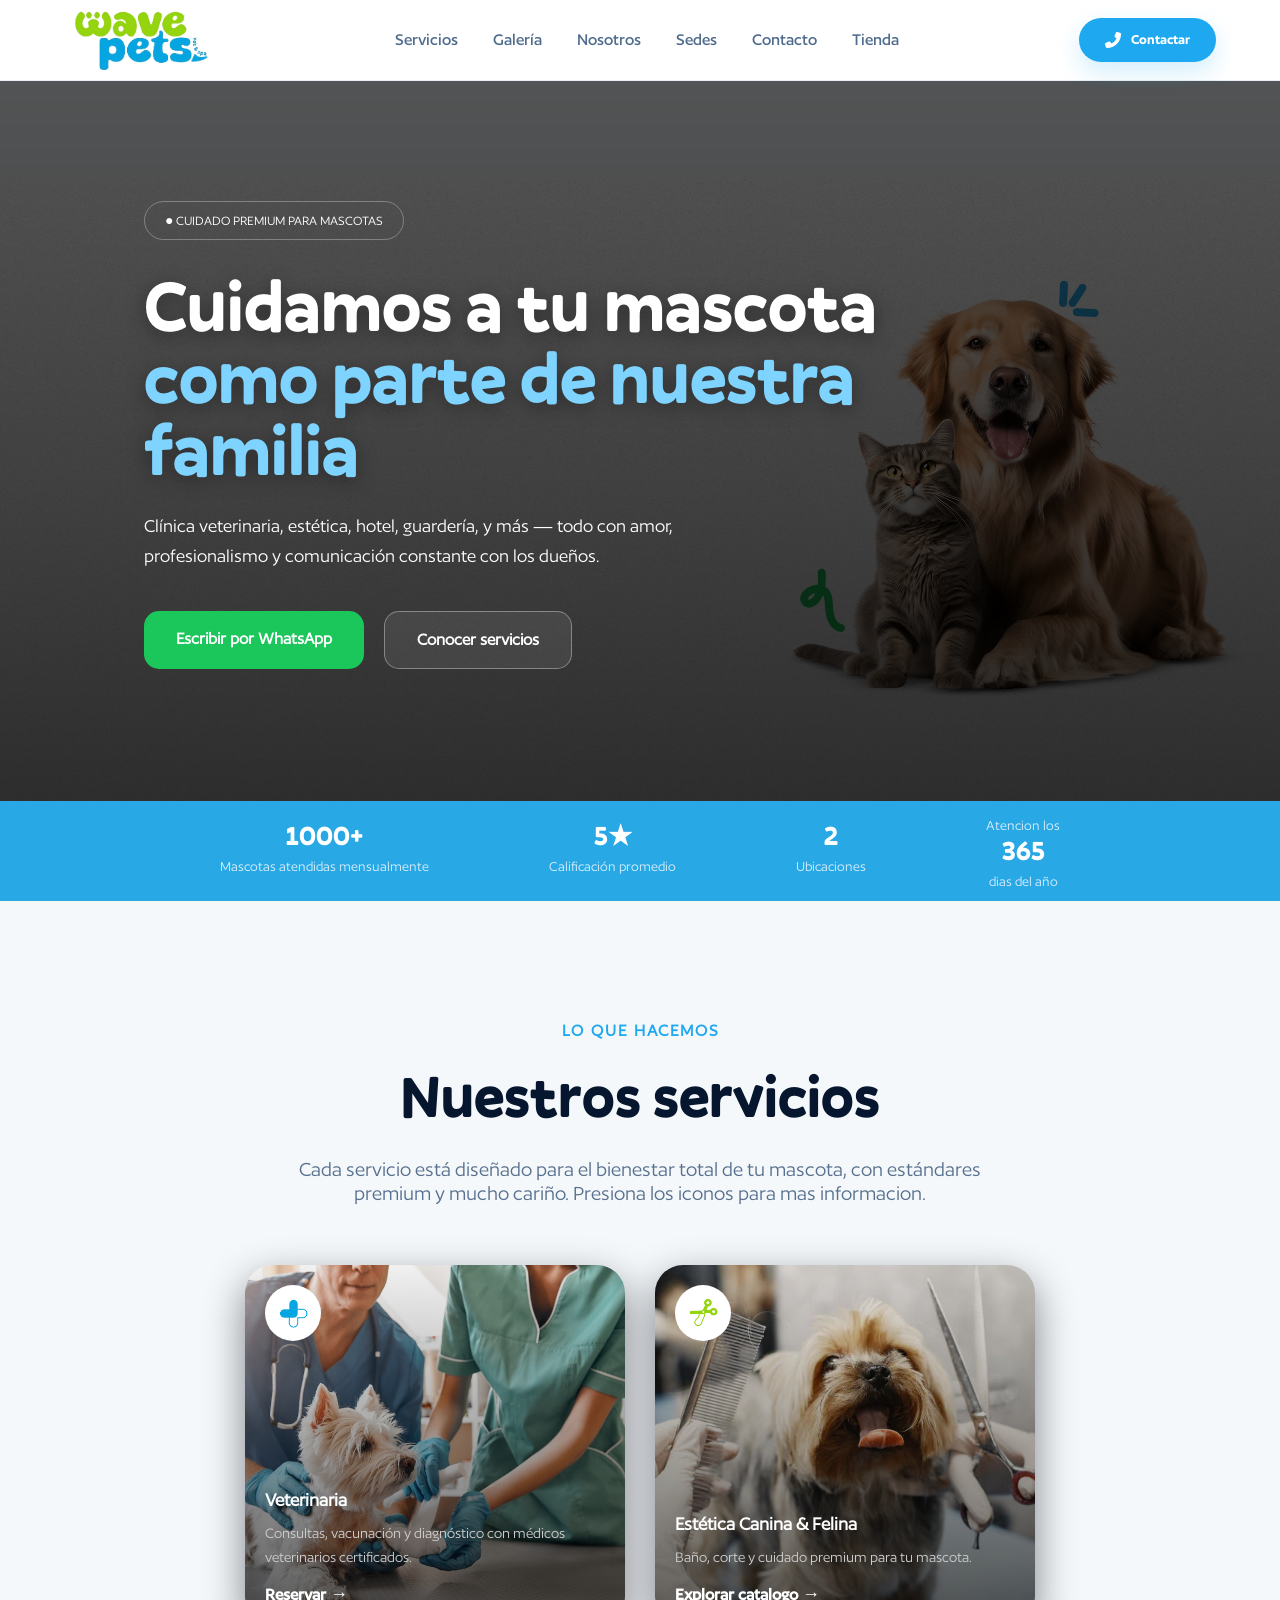
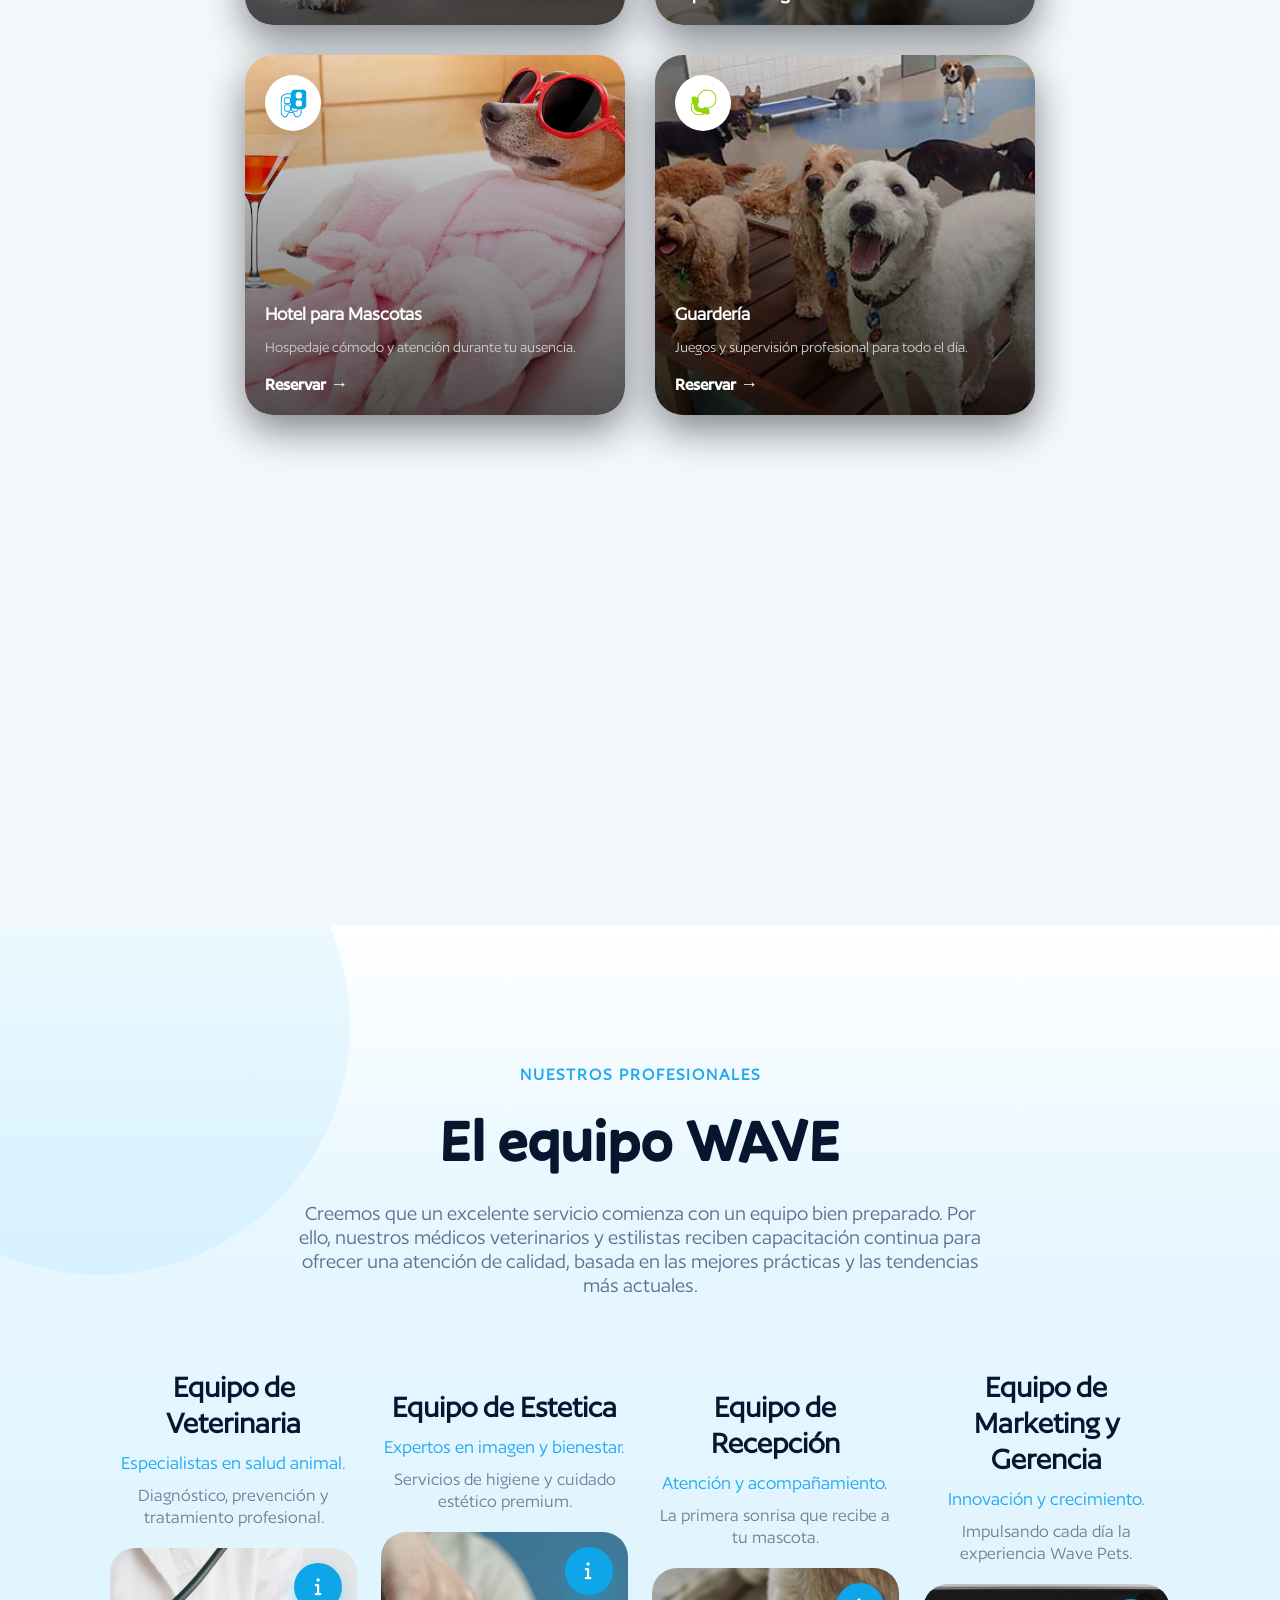
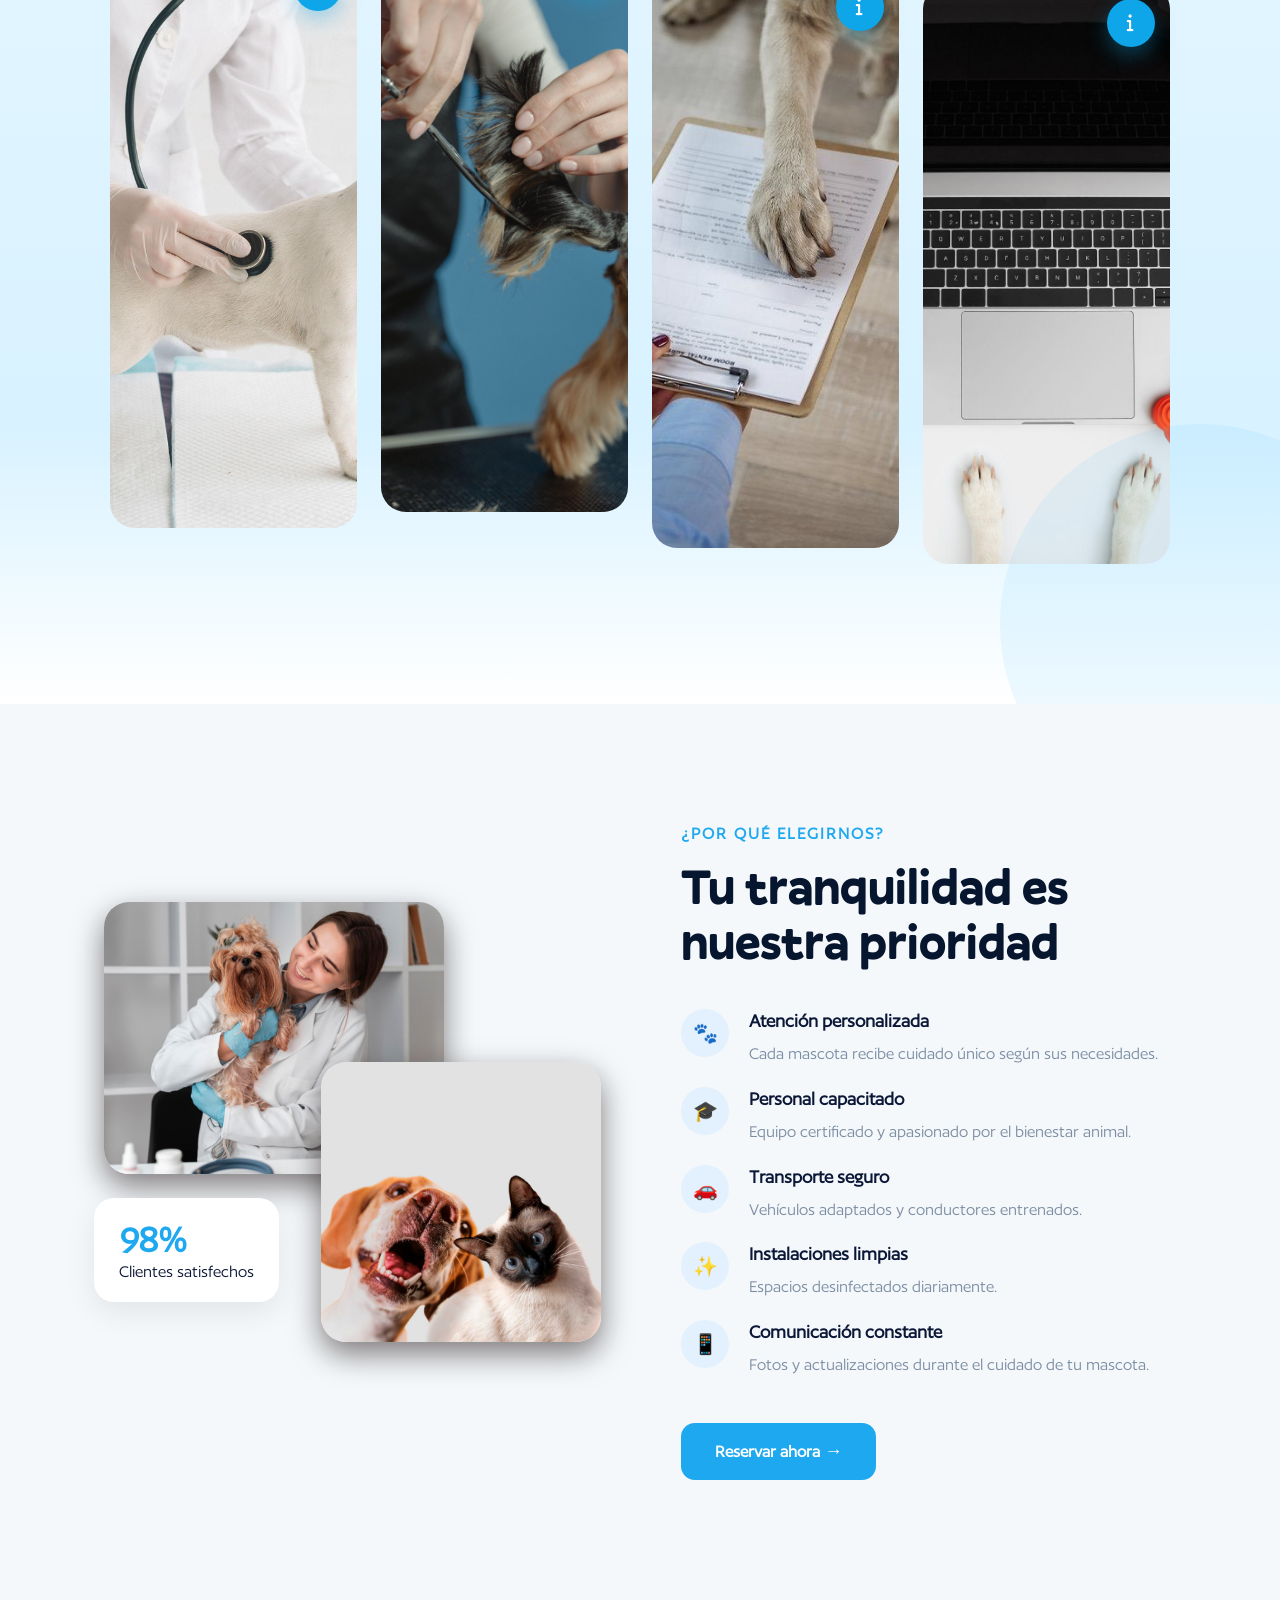
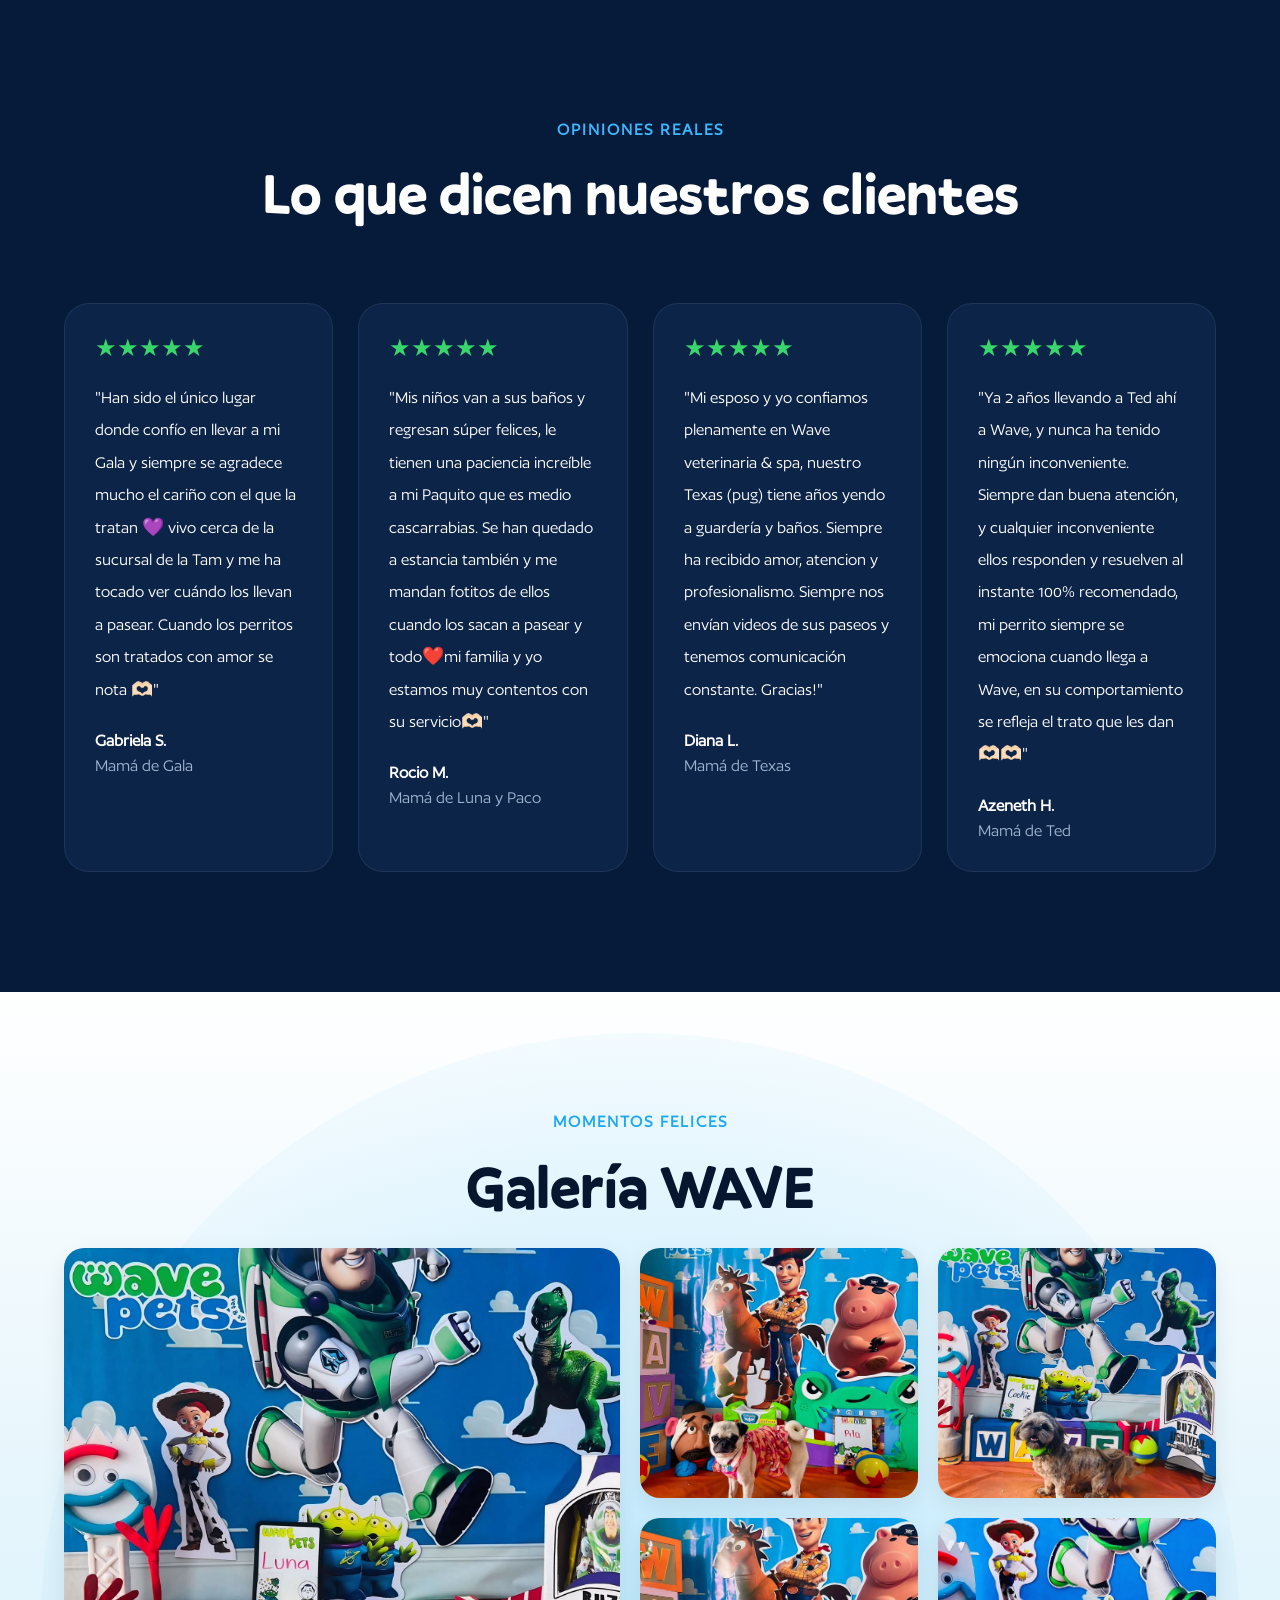
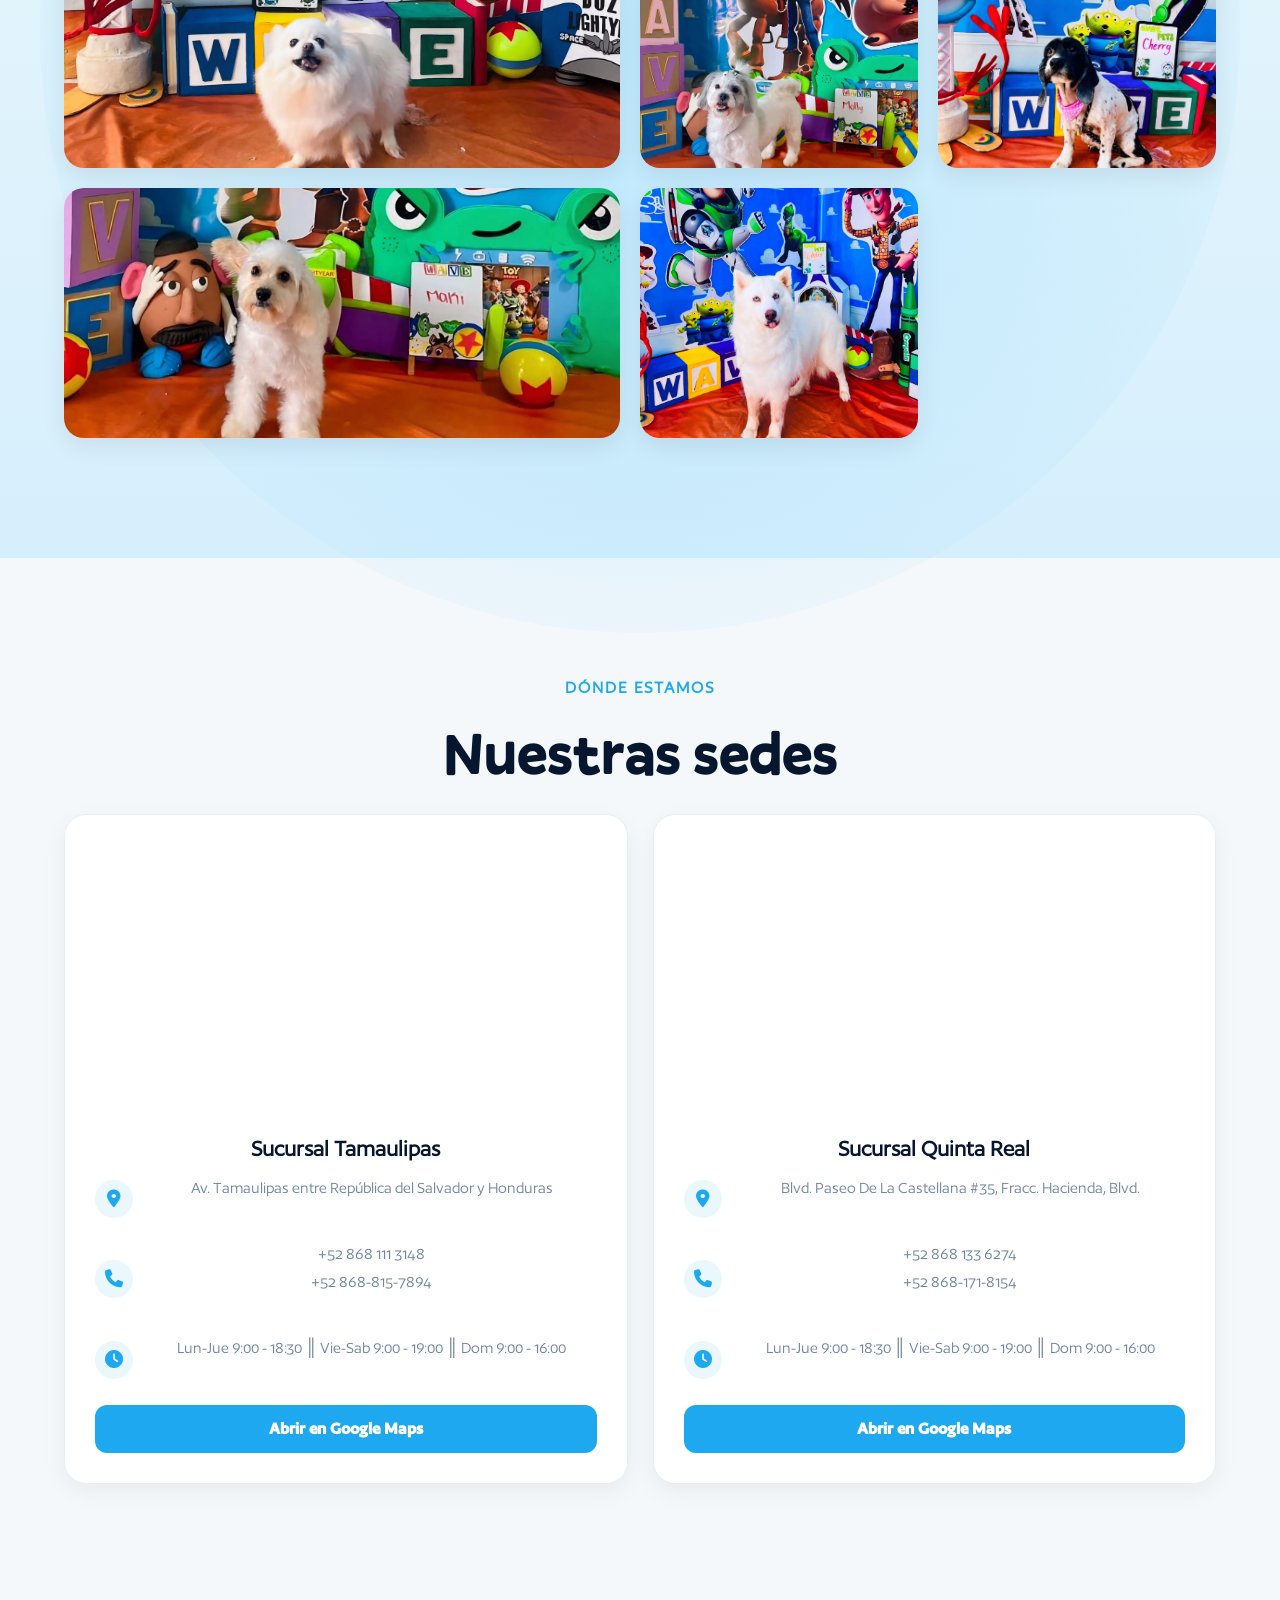
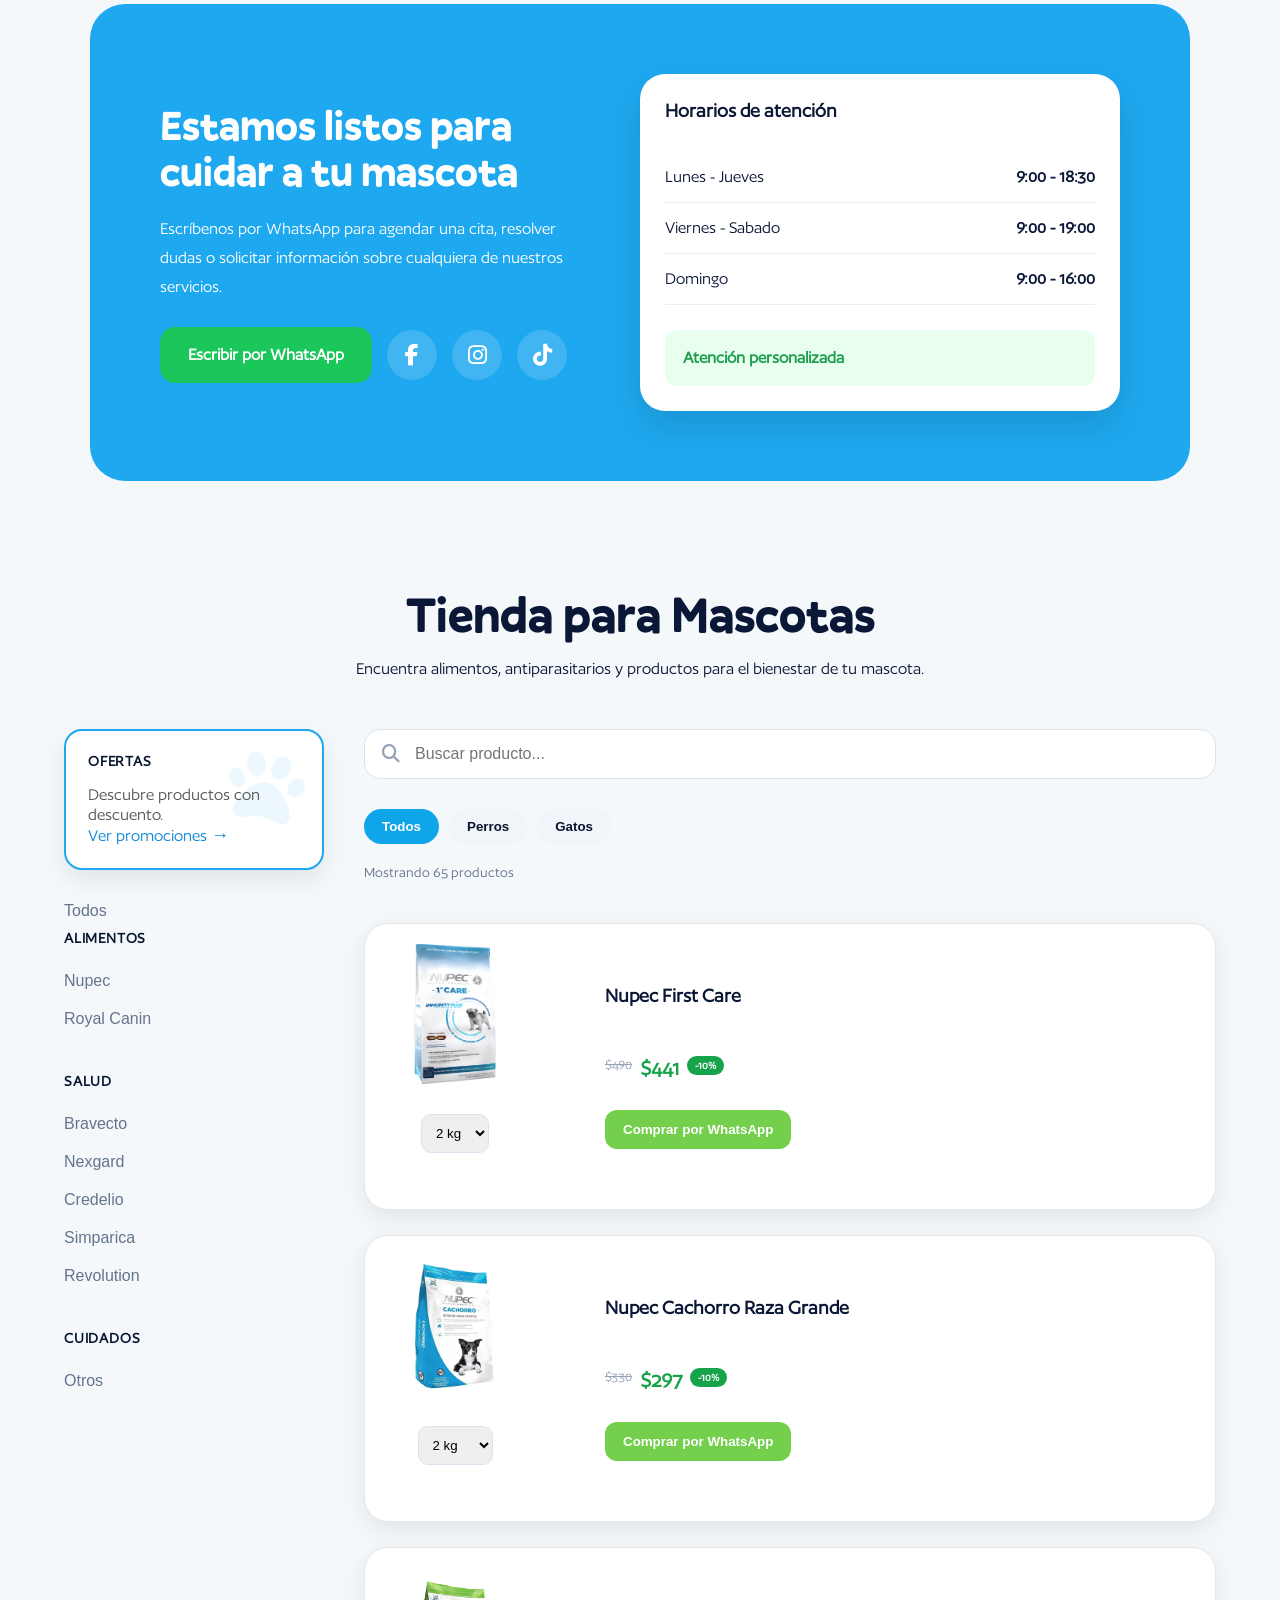
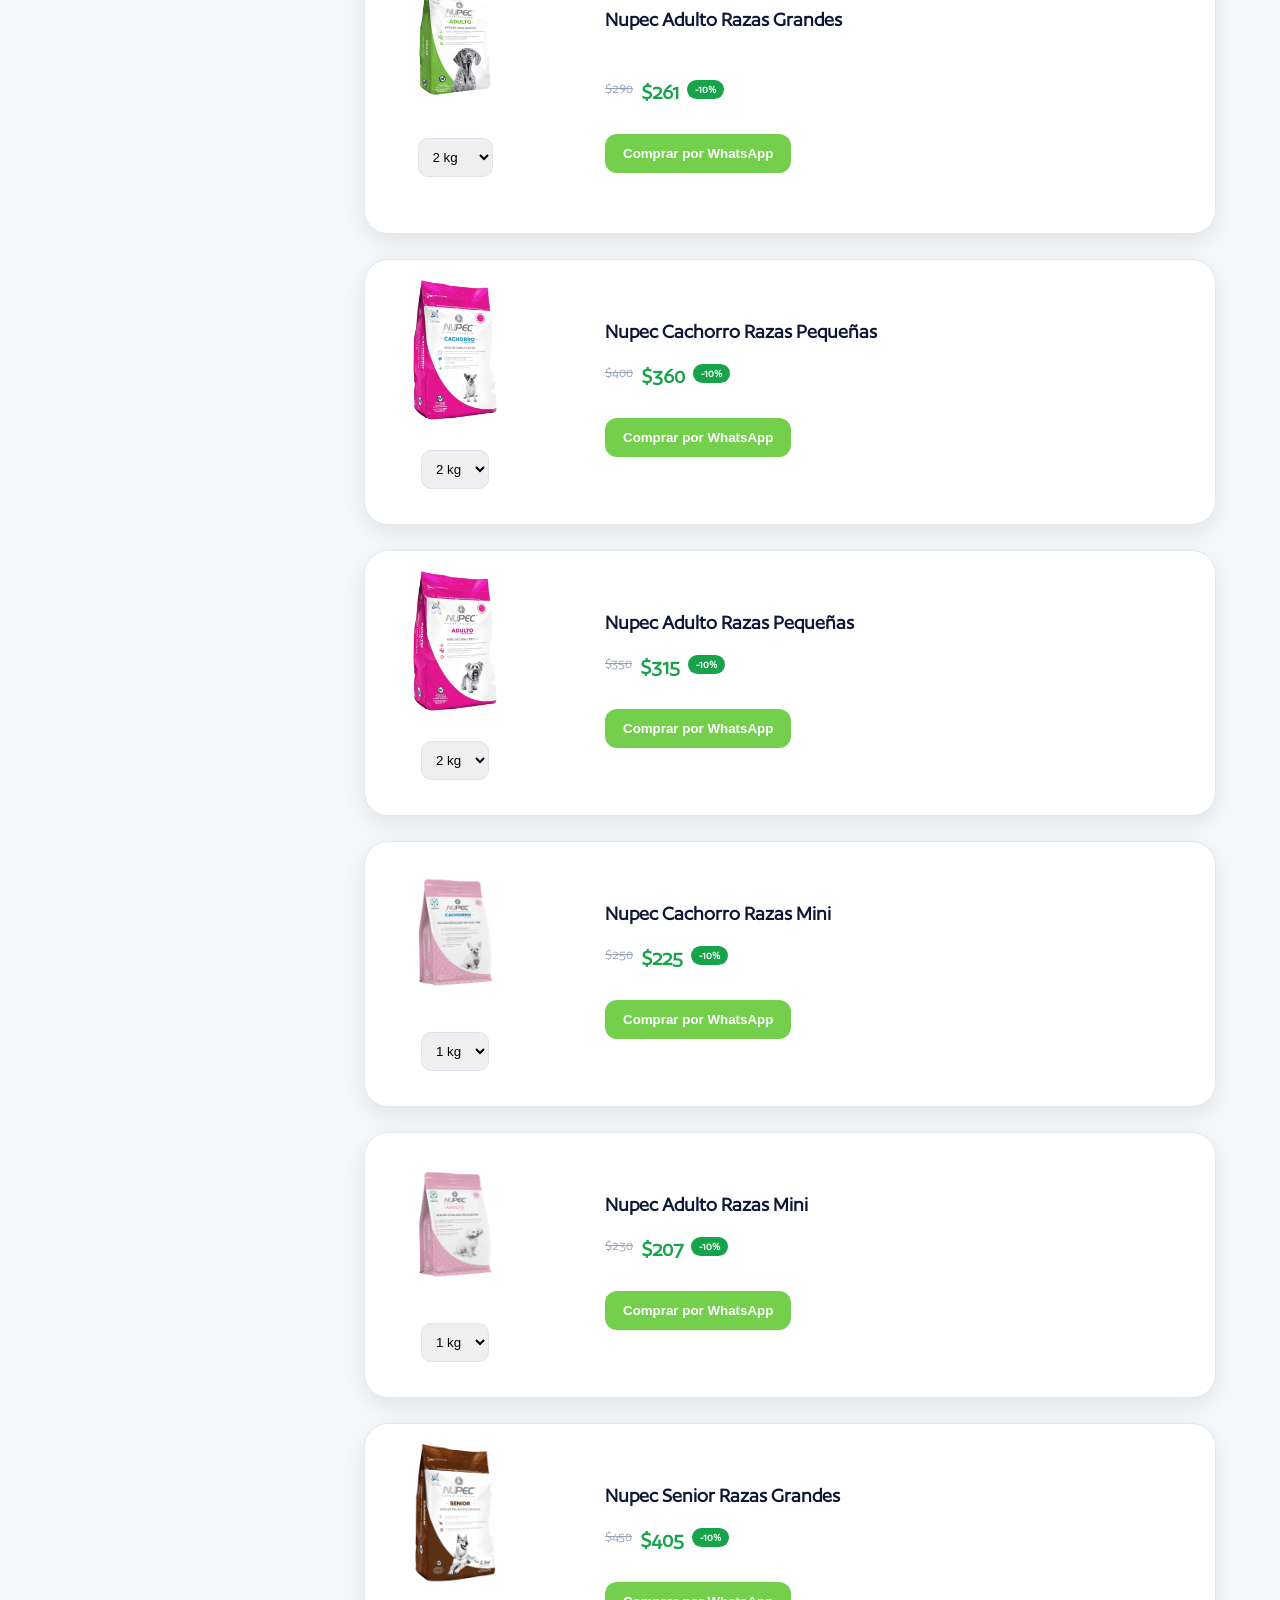
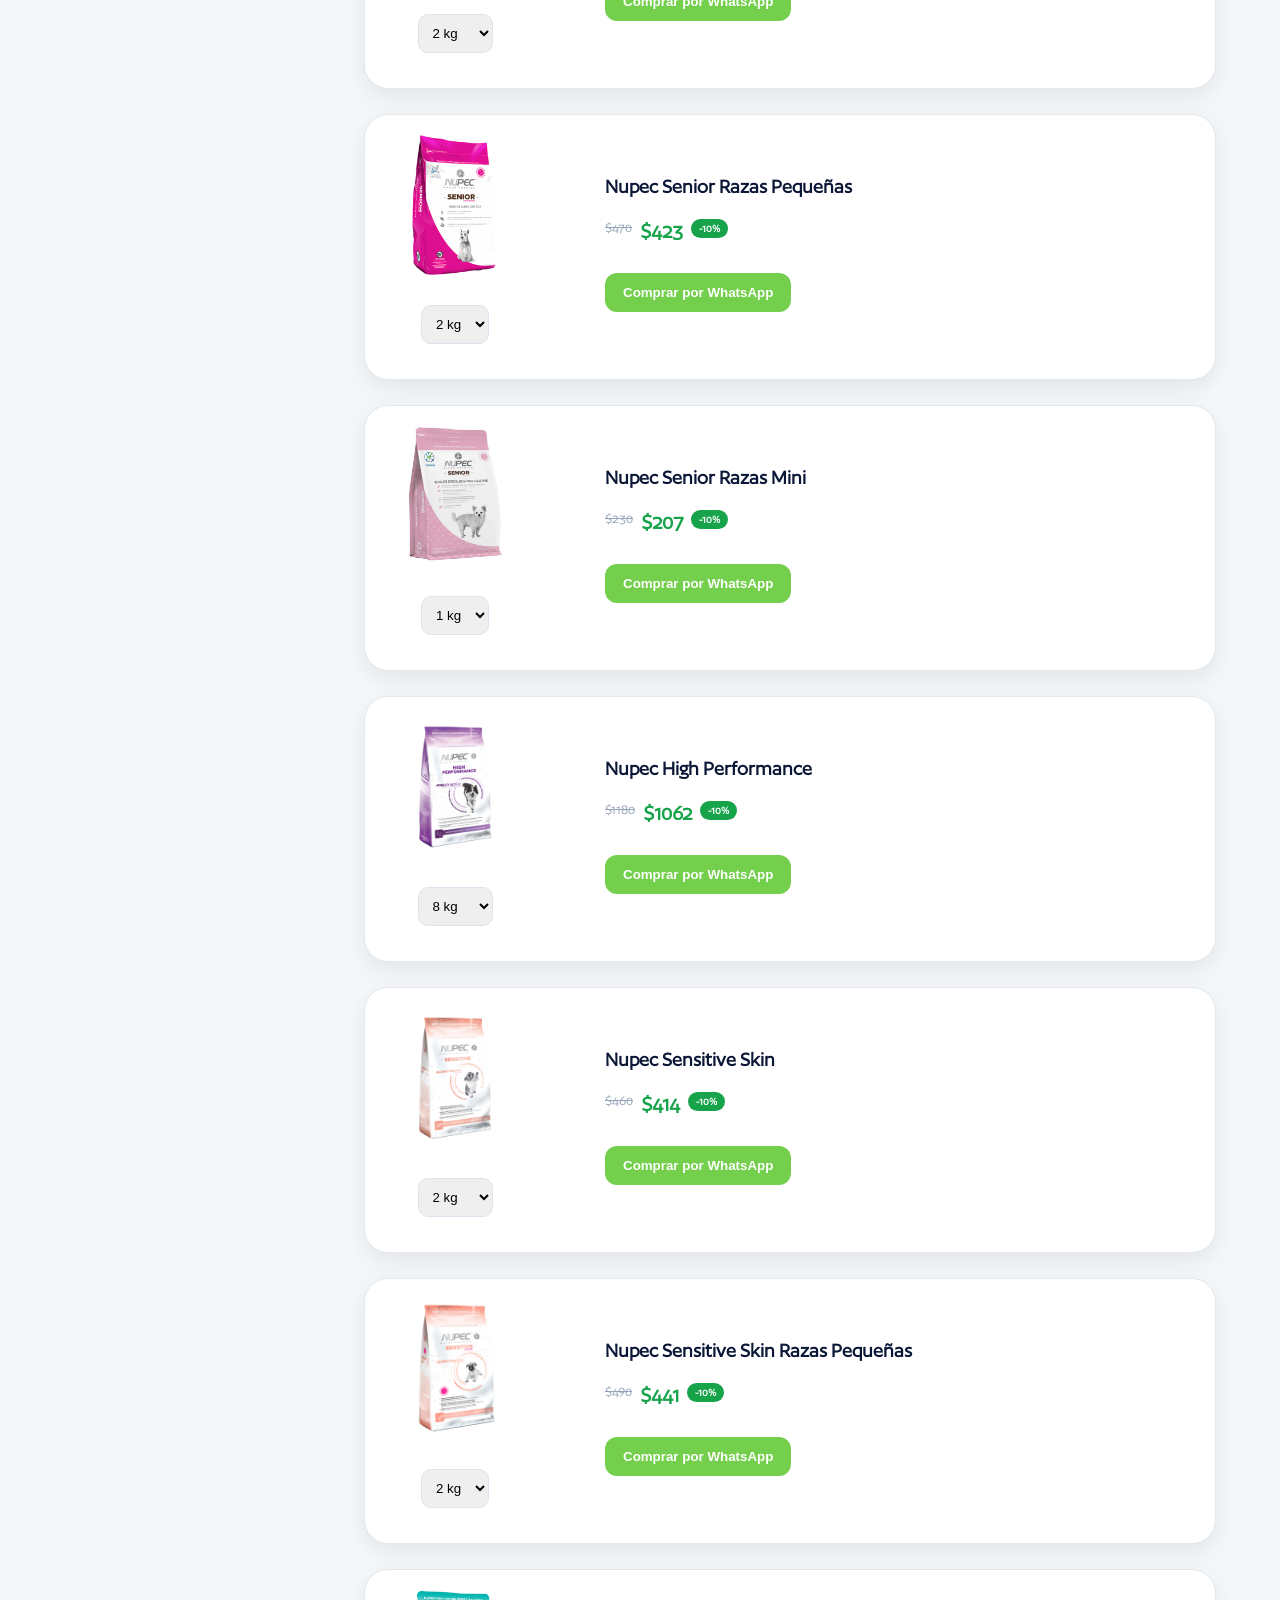
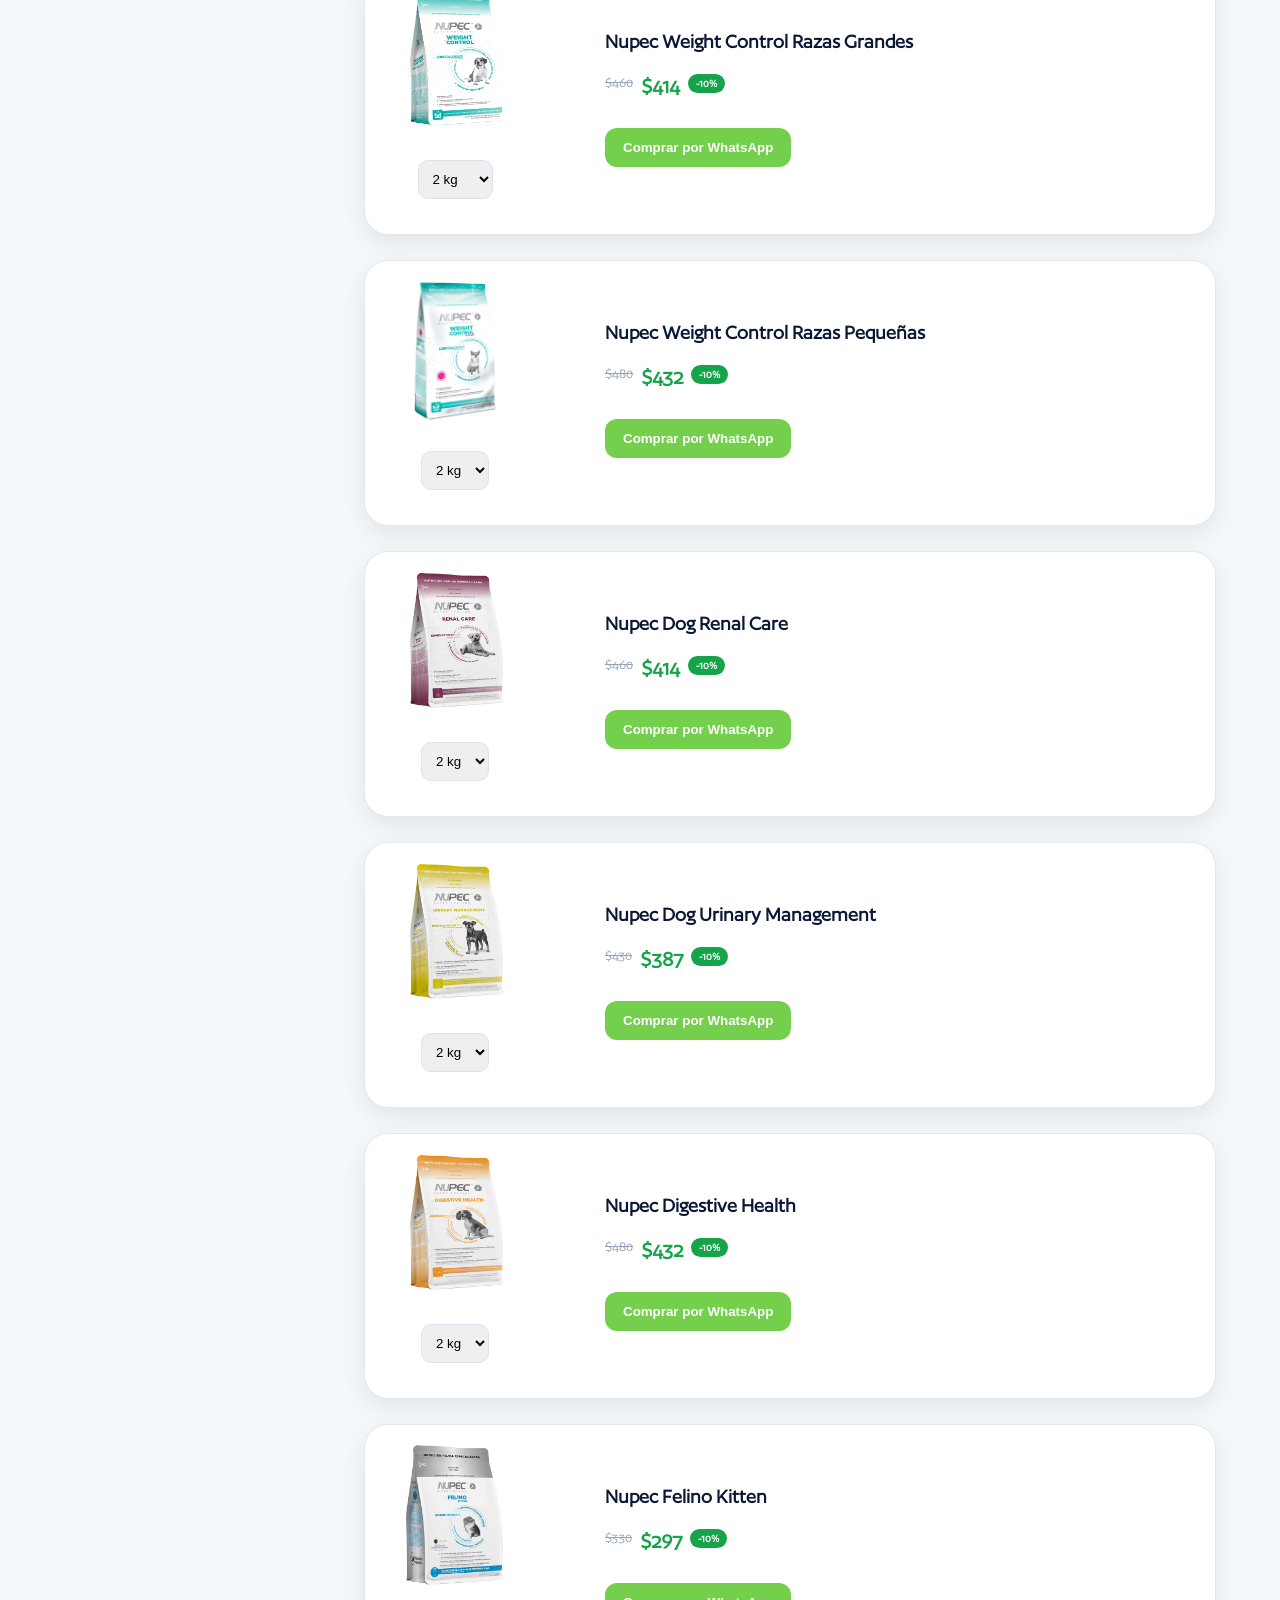
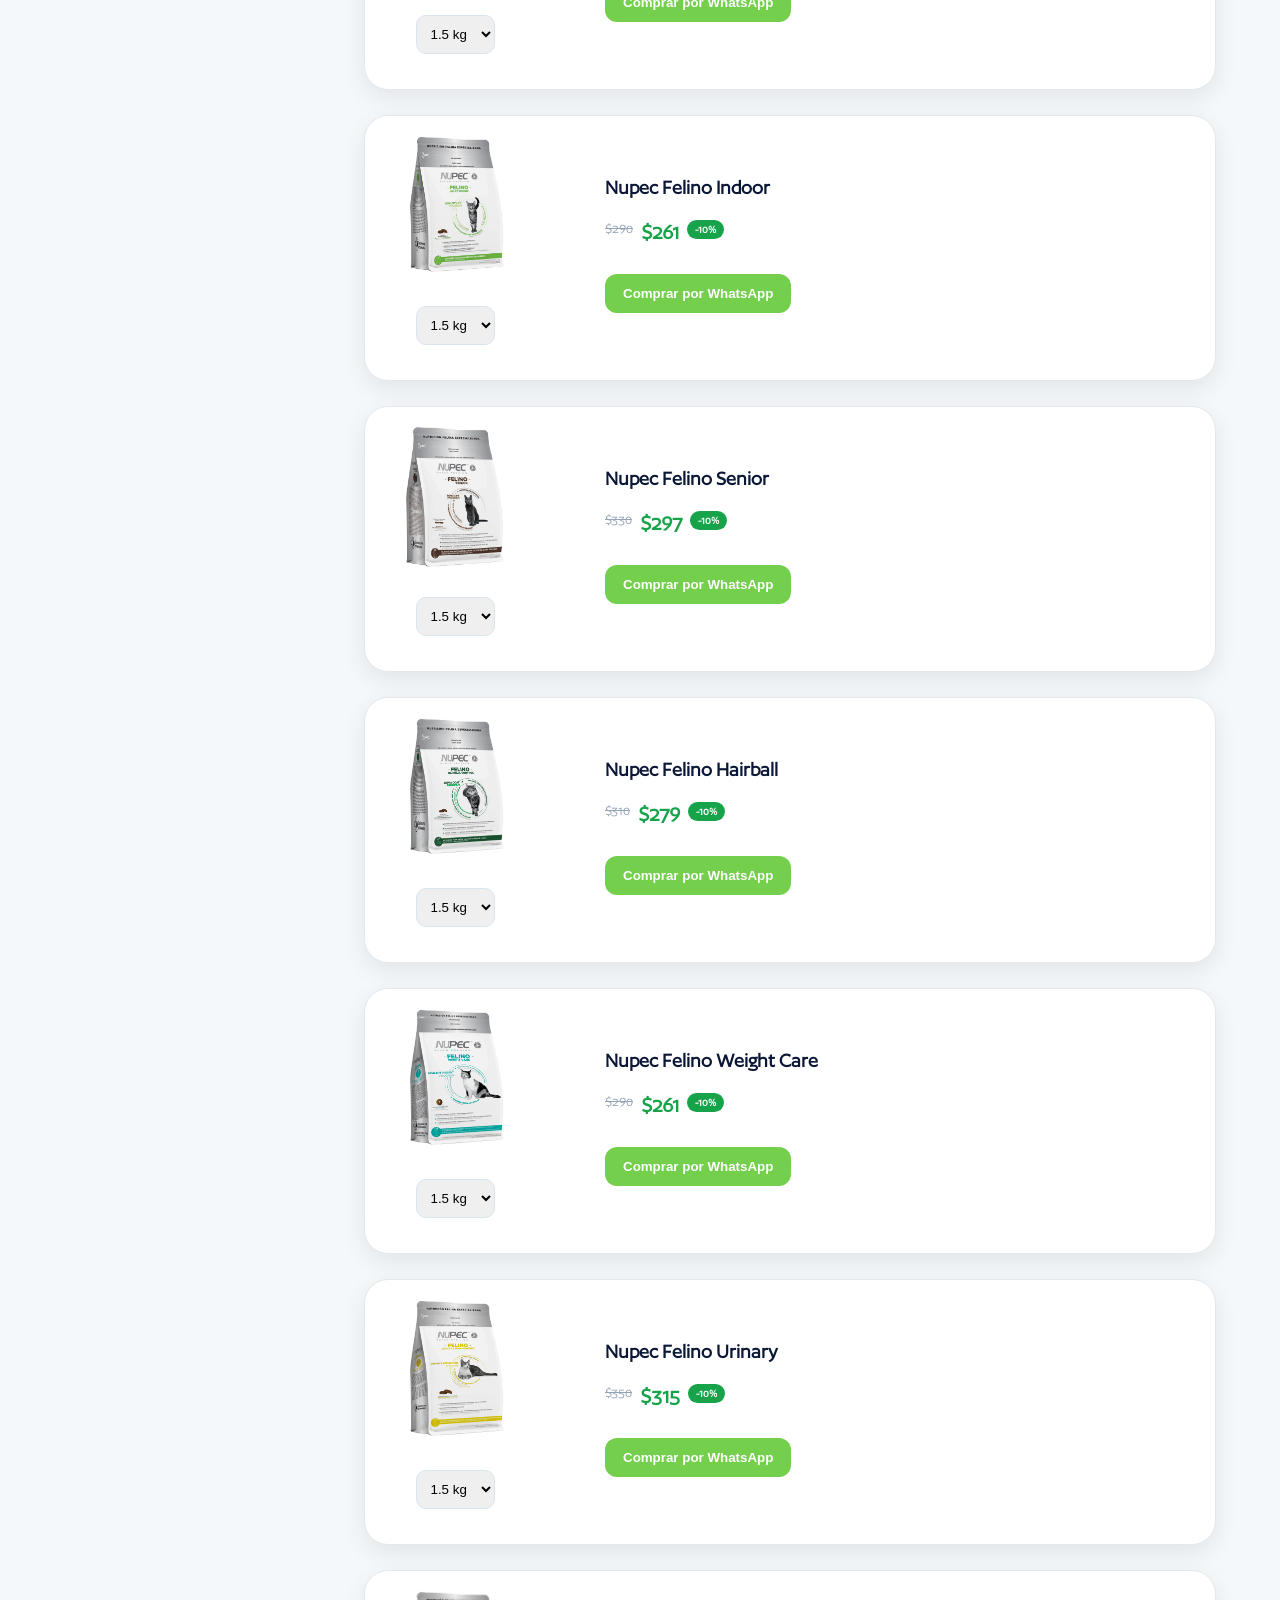
==== commit 7c60d1e7: "Update index.html" ====
--- a/index.html
+++ b/index.html
@@ -13,7 +13,7 @@
     <title>WAVE Pets</title>
 
     <link rel="stylesheet" href="css/style.css?v=7">
-F
+
     <link rel="preconnect" href="https://fonts.googleapis.com">
     <link rel="preconnect" href="https://fonts.gstatic.com" crossorigin>
     <link href="https://fonts.googleapis.com/css2?family=Inter:wght@300;400;500;600;700;800&display=swap" rel="stylesheet">
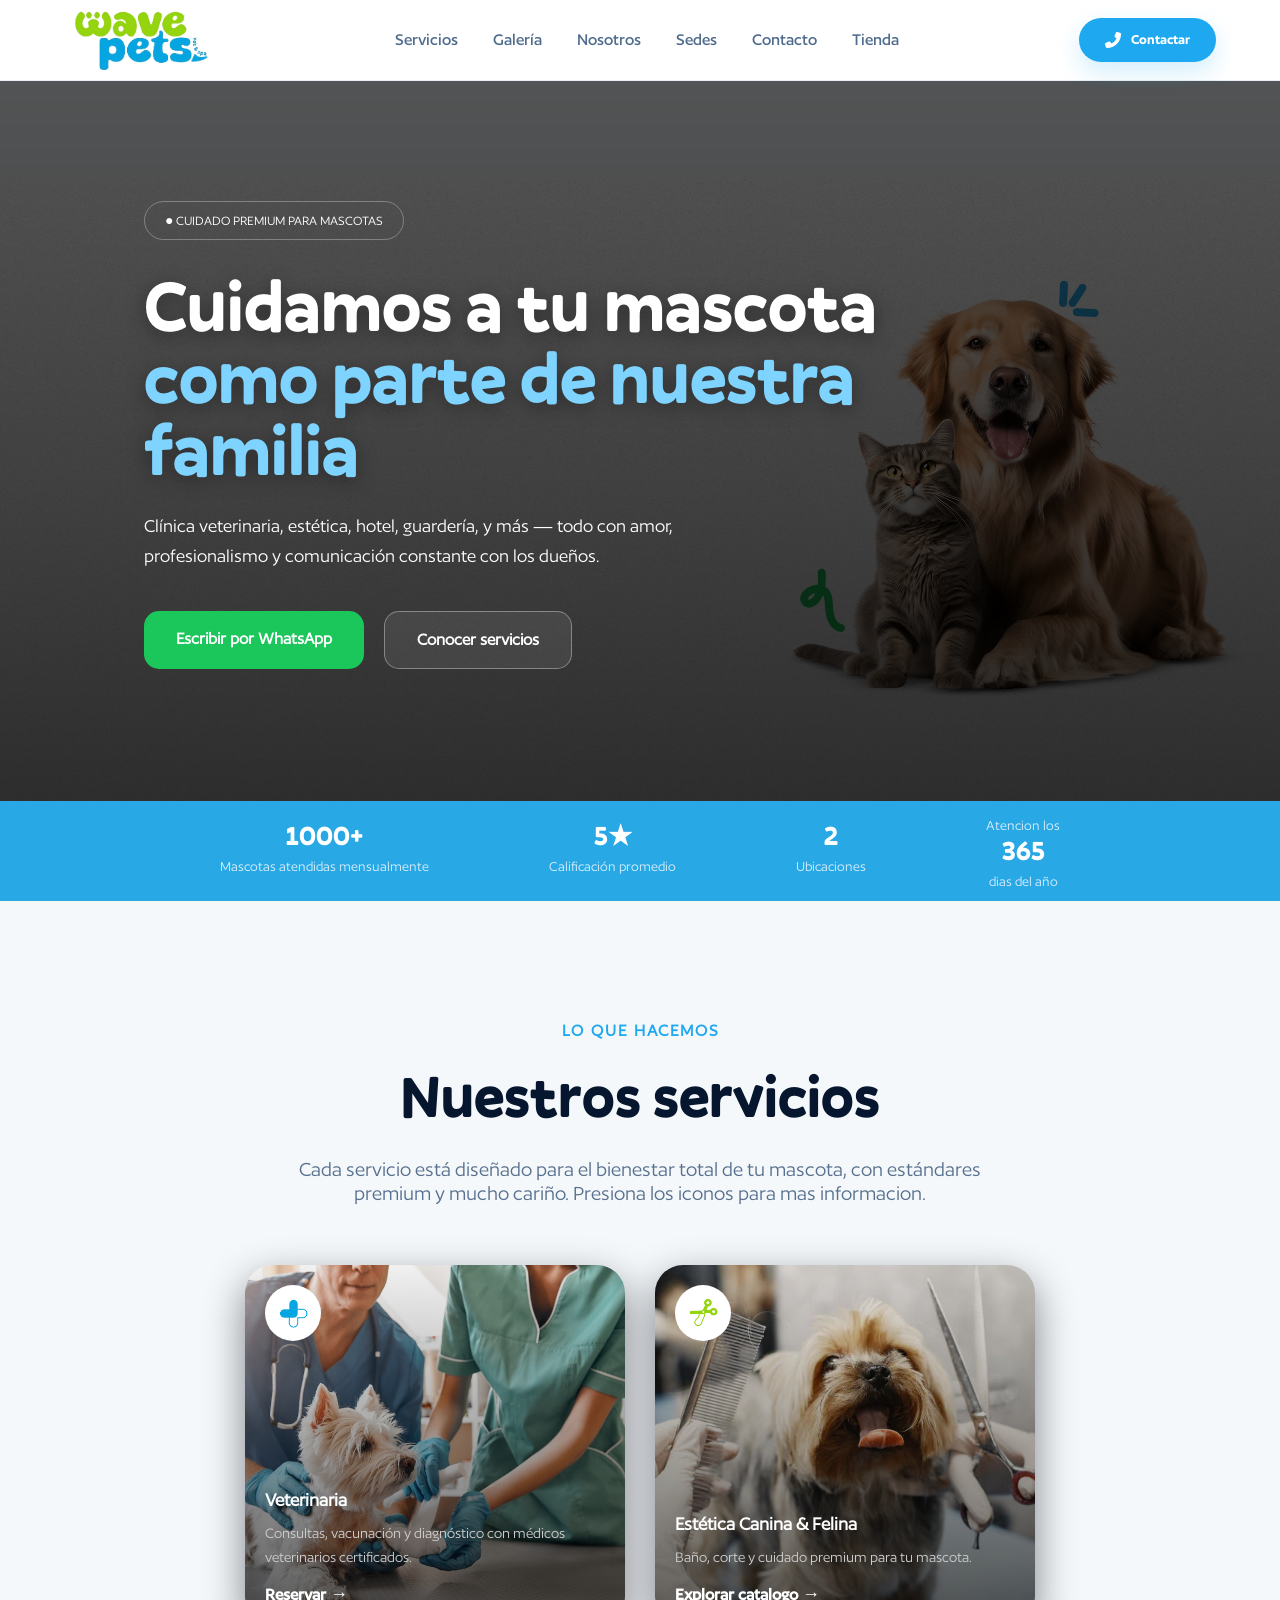
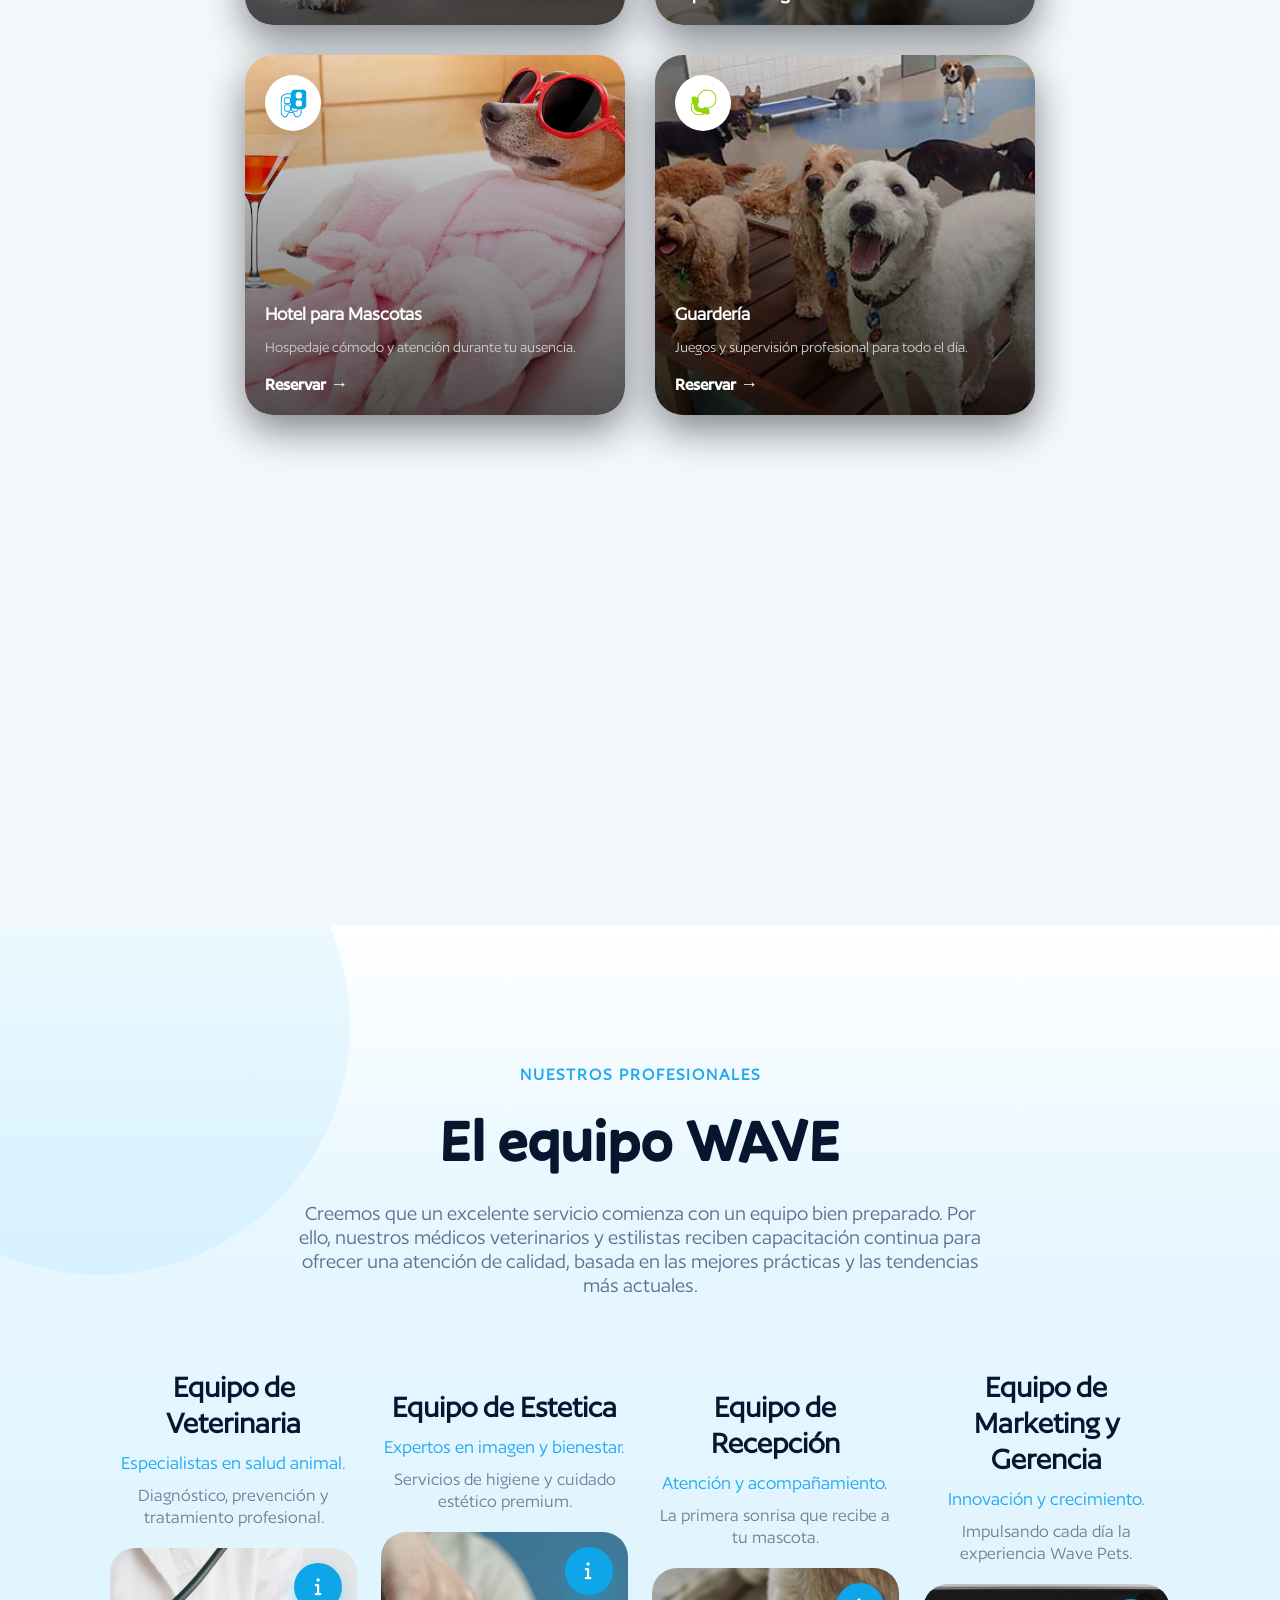
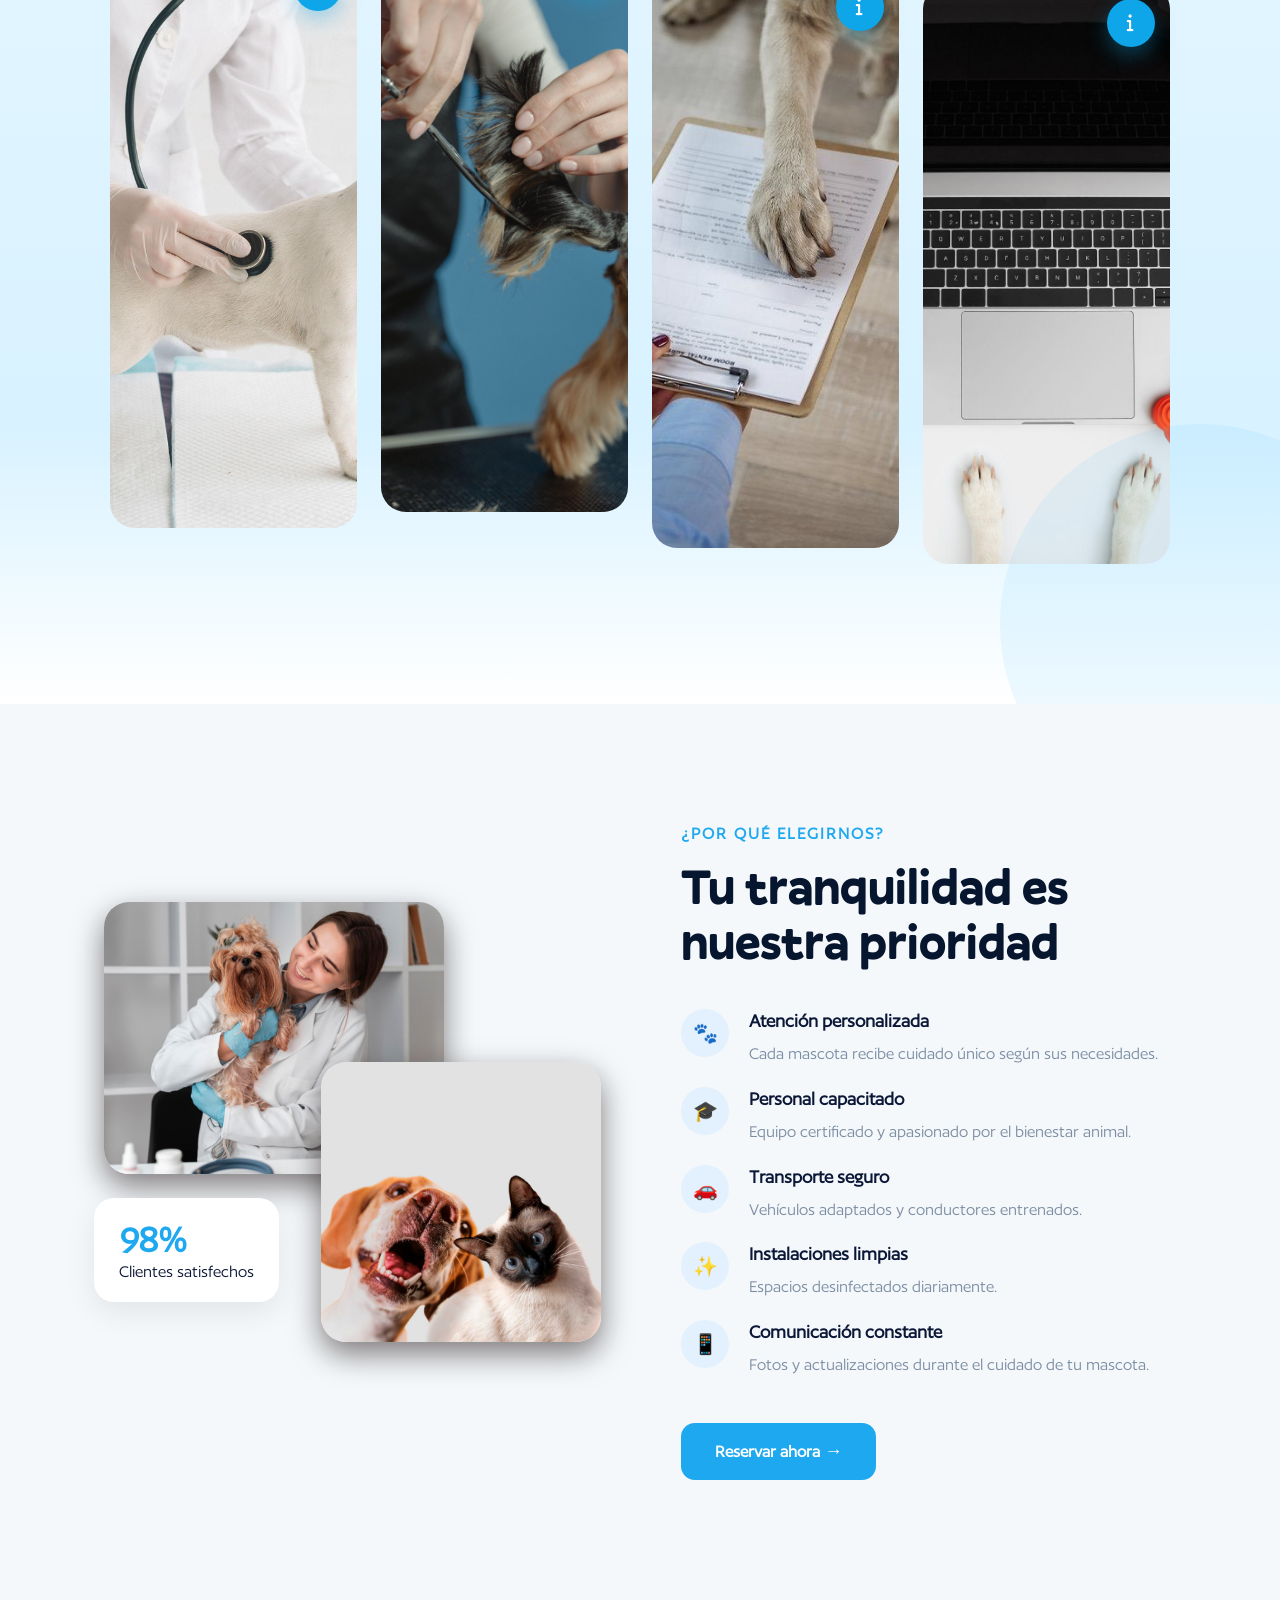
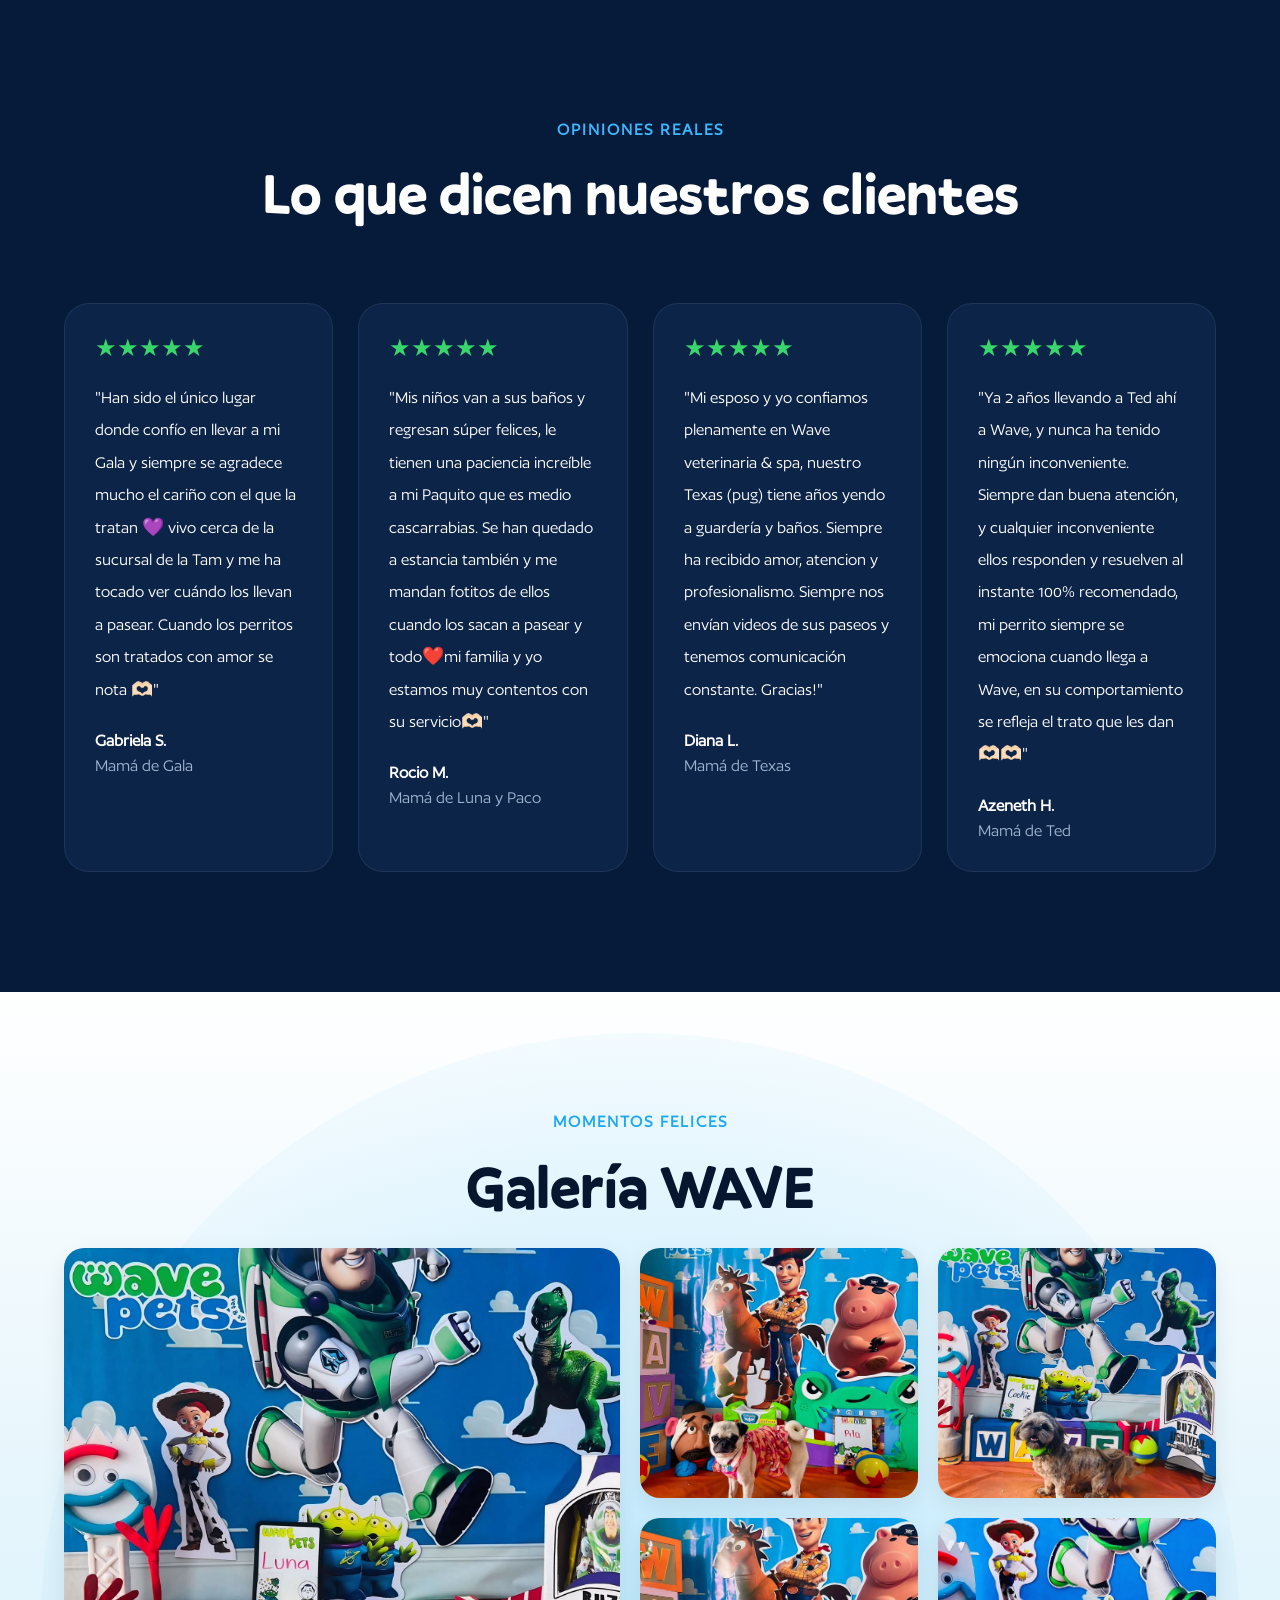
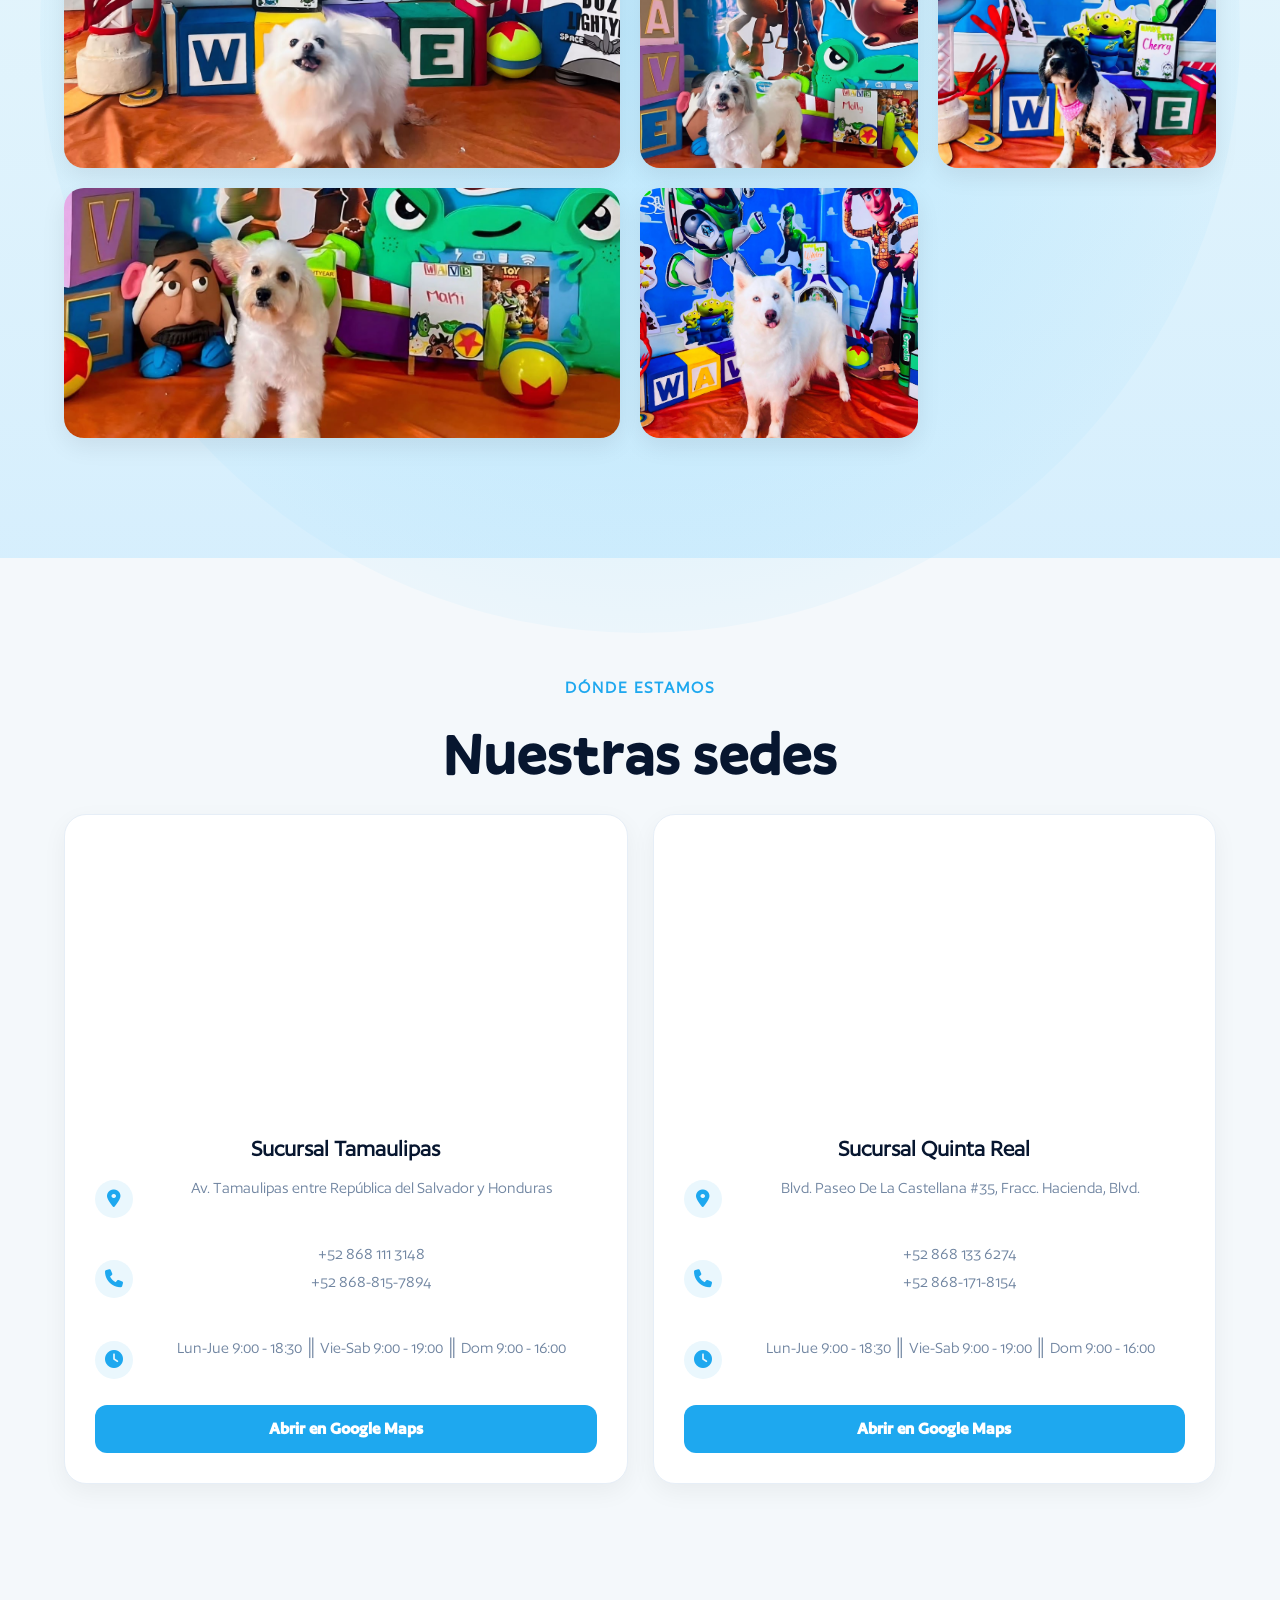
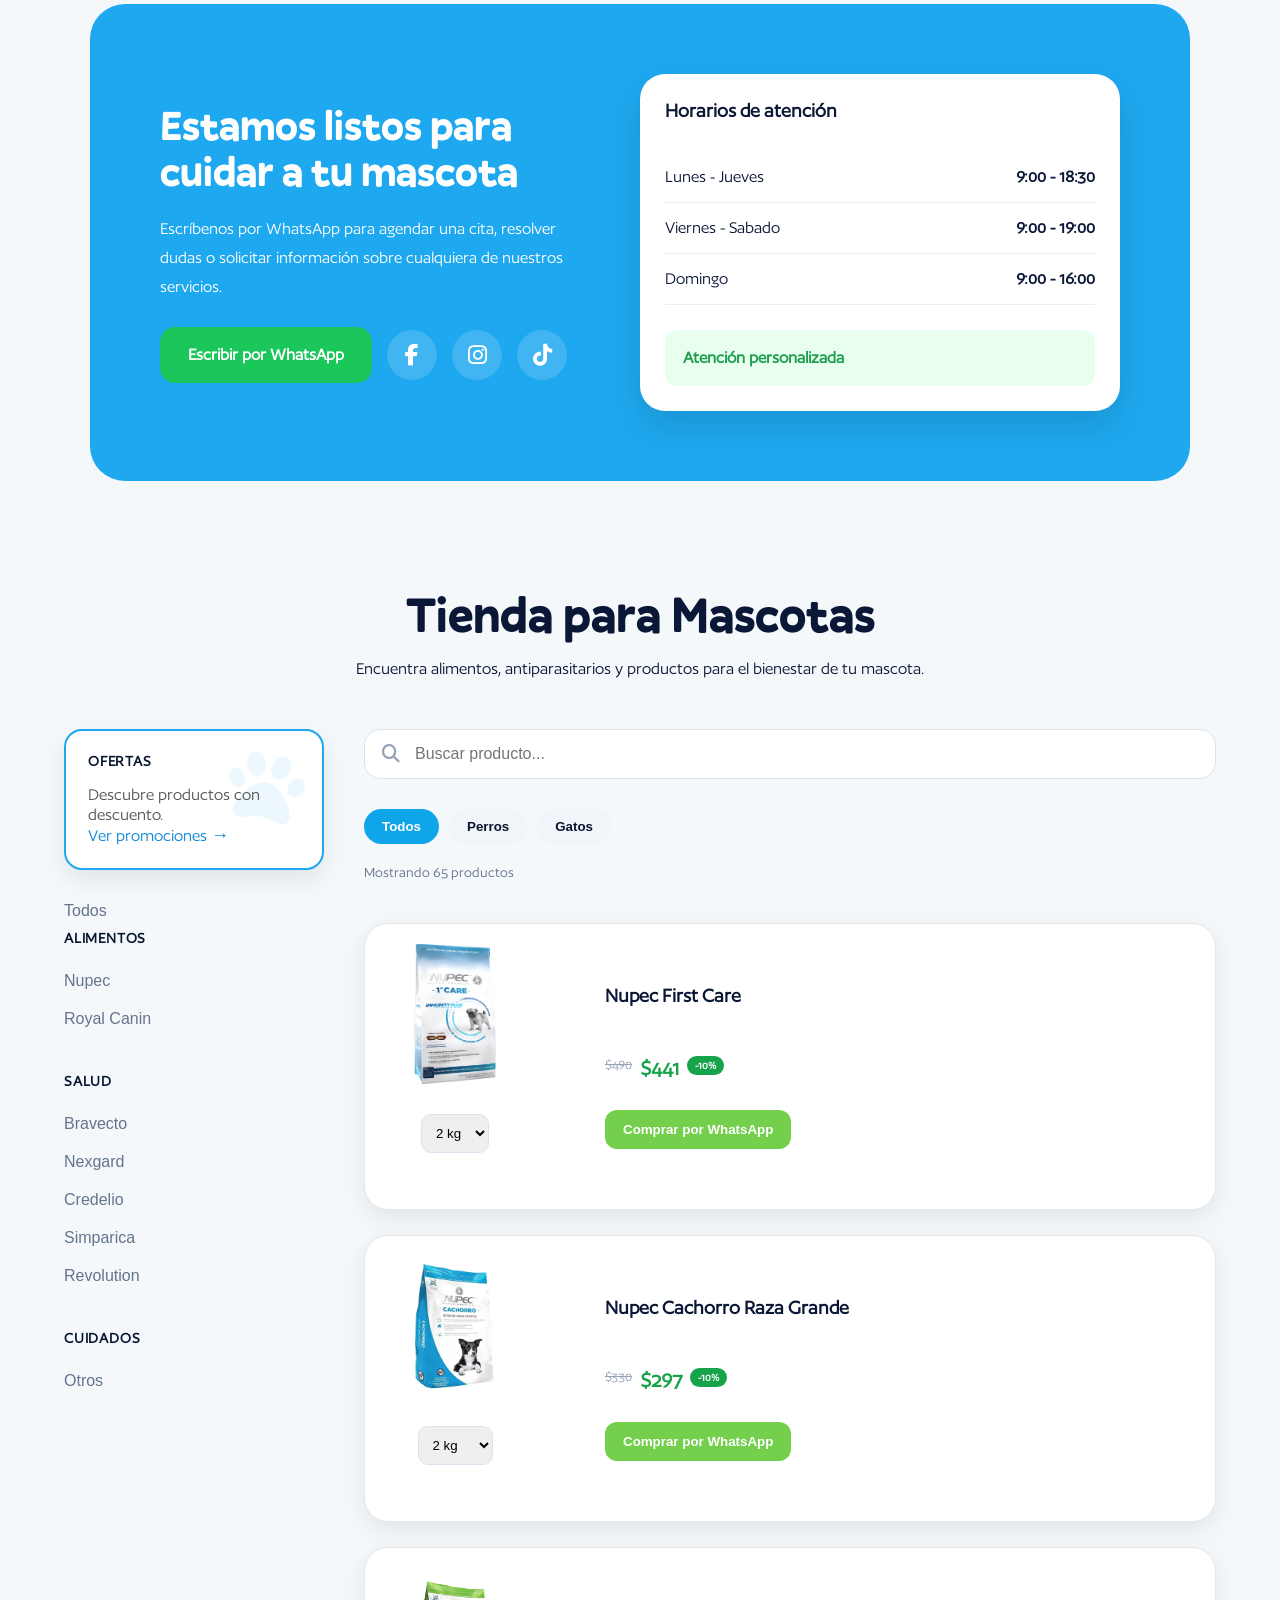
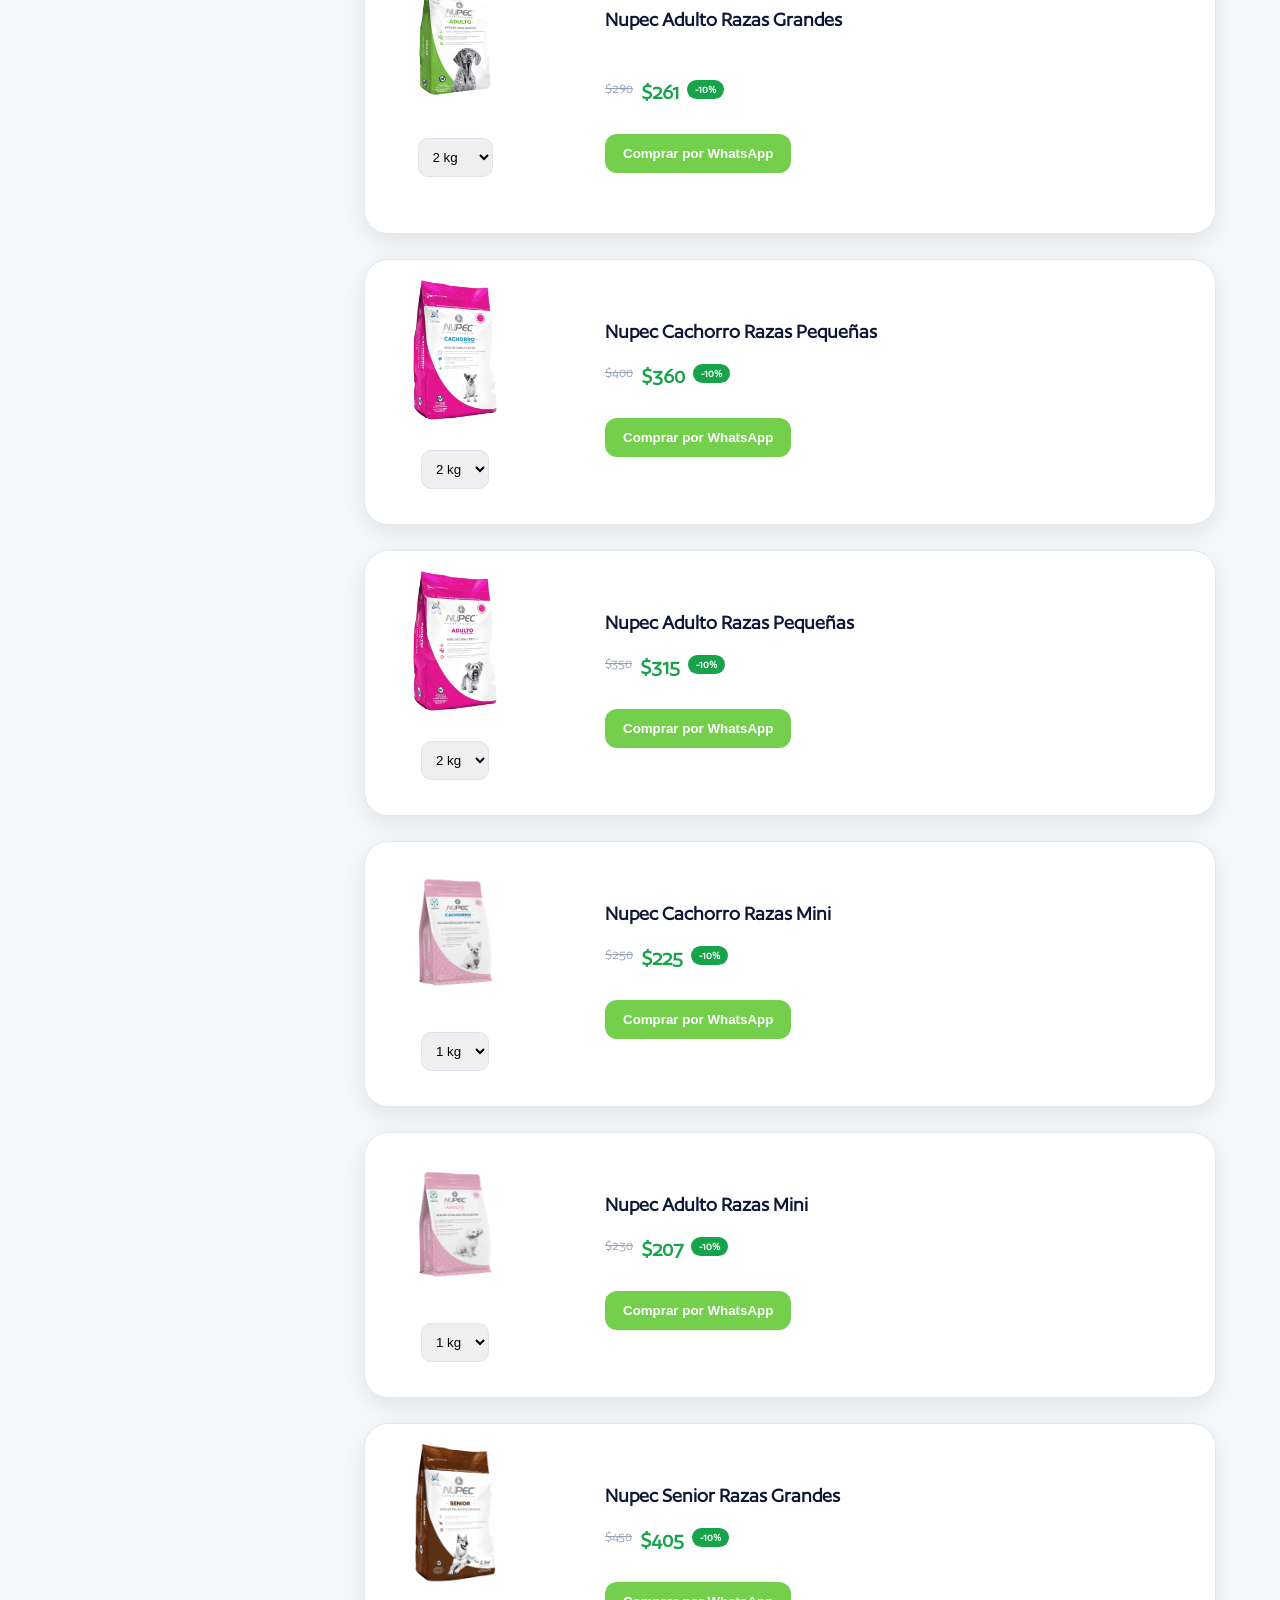
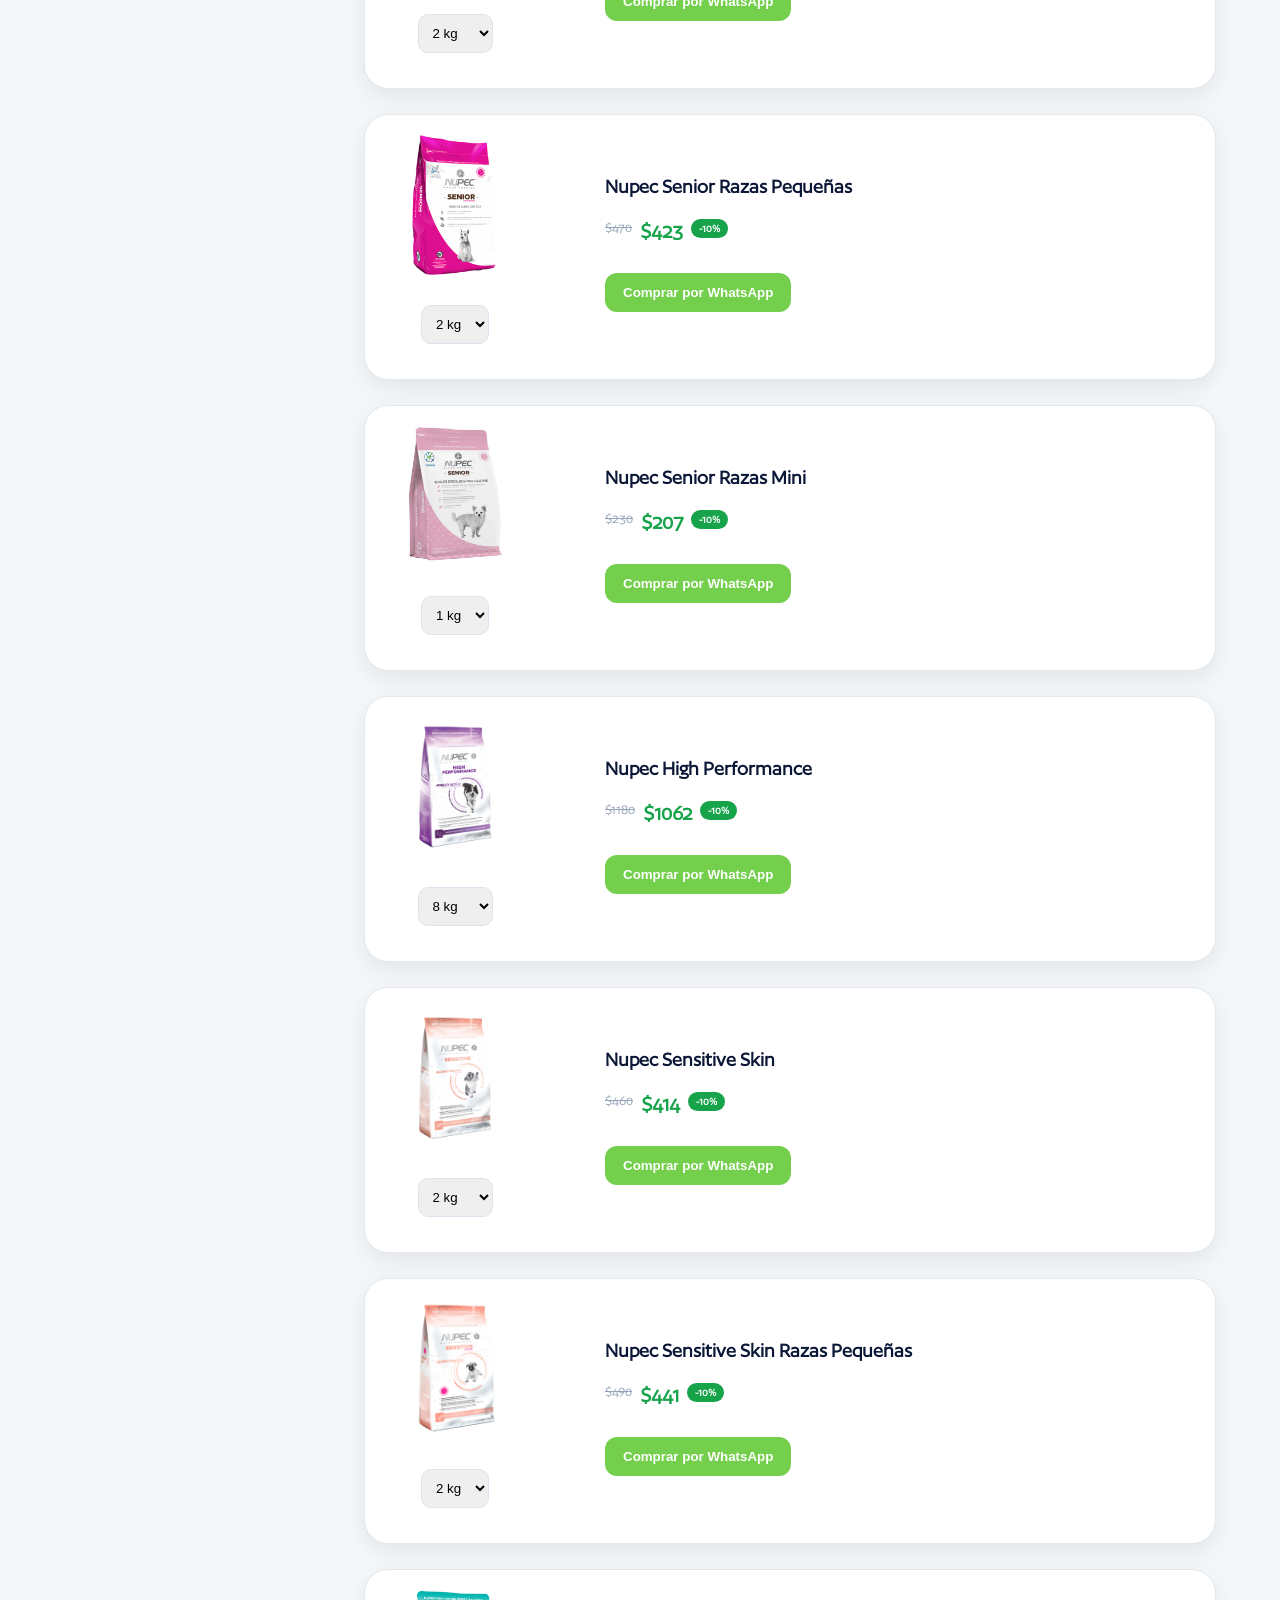
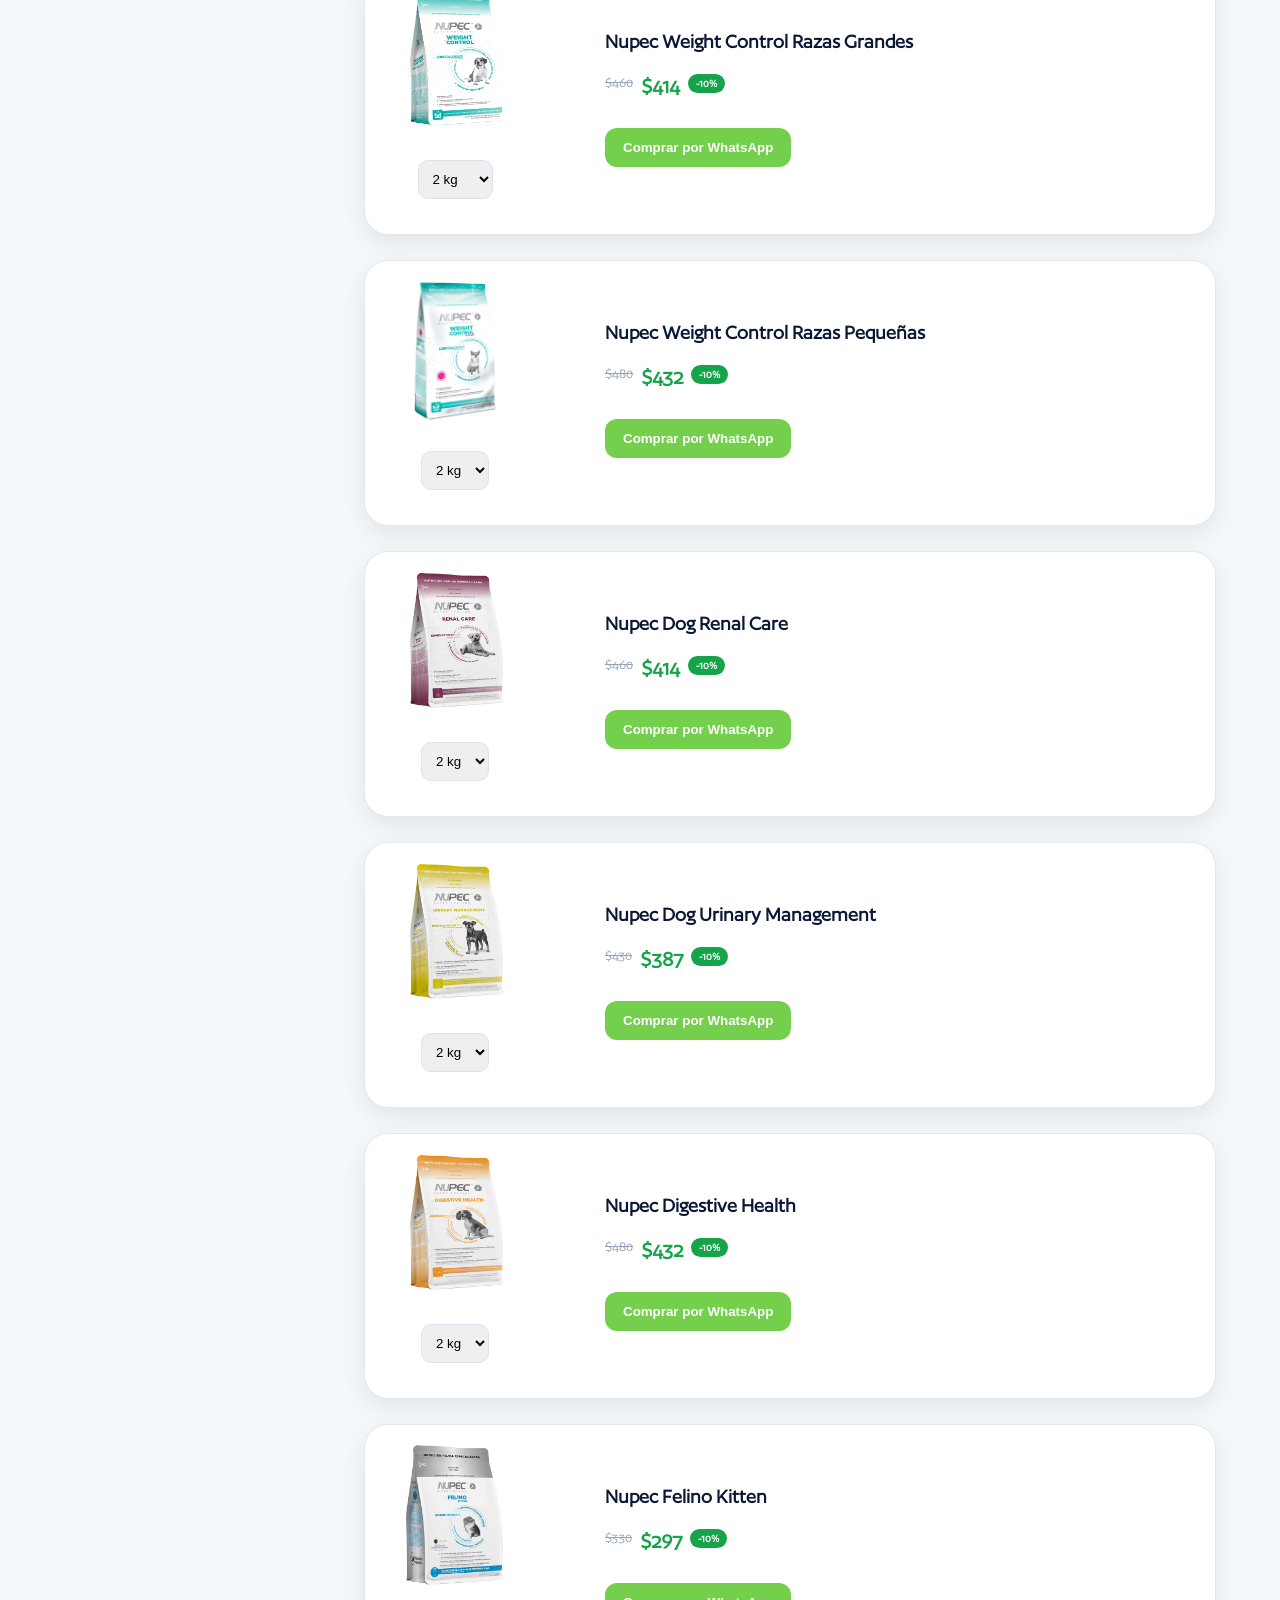
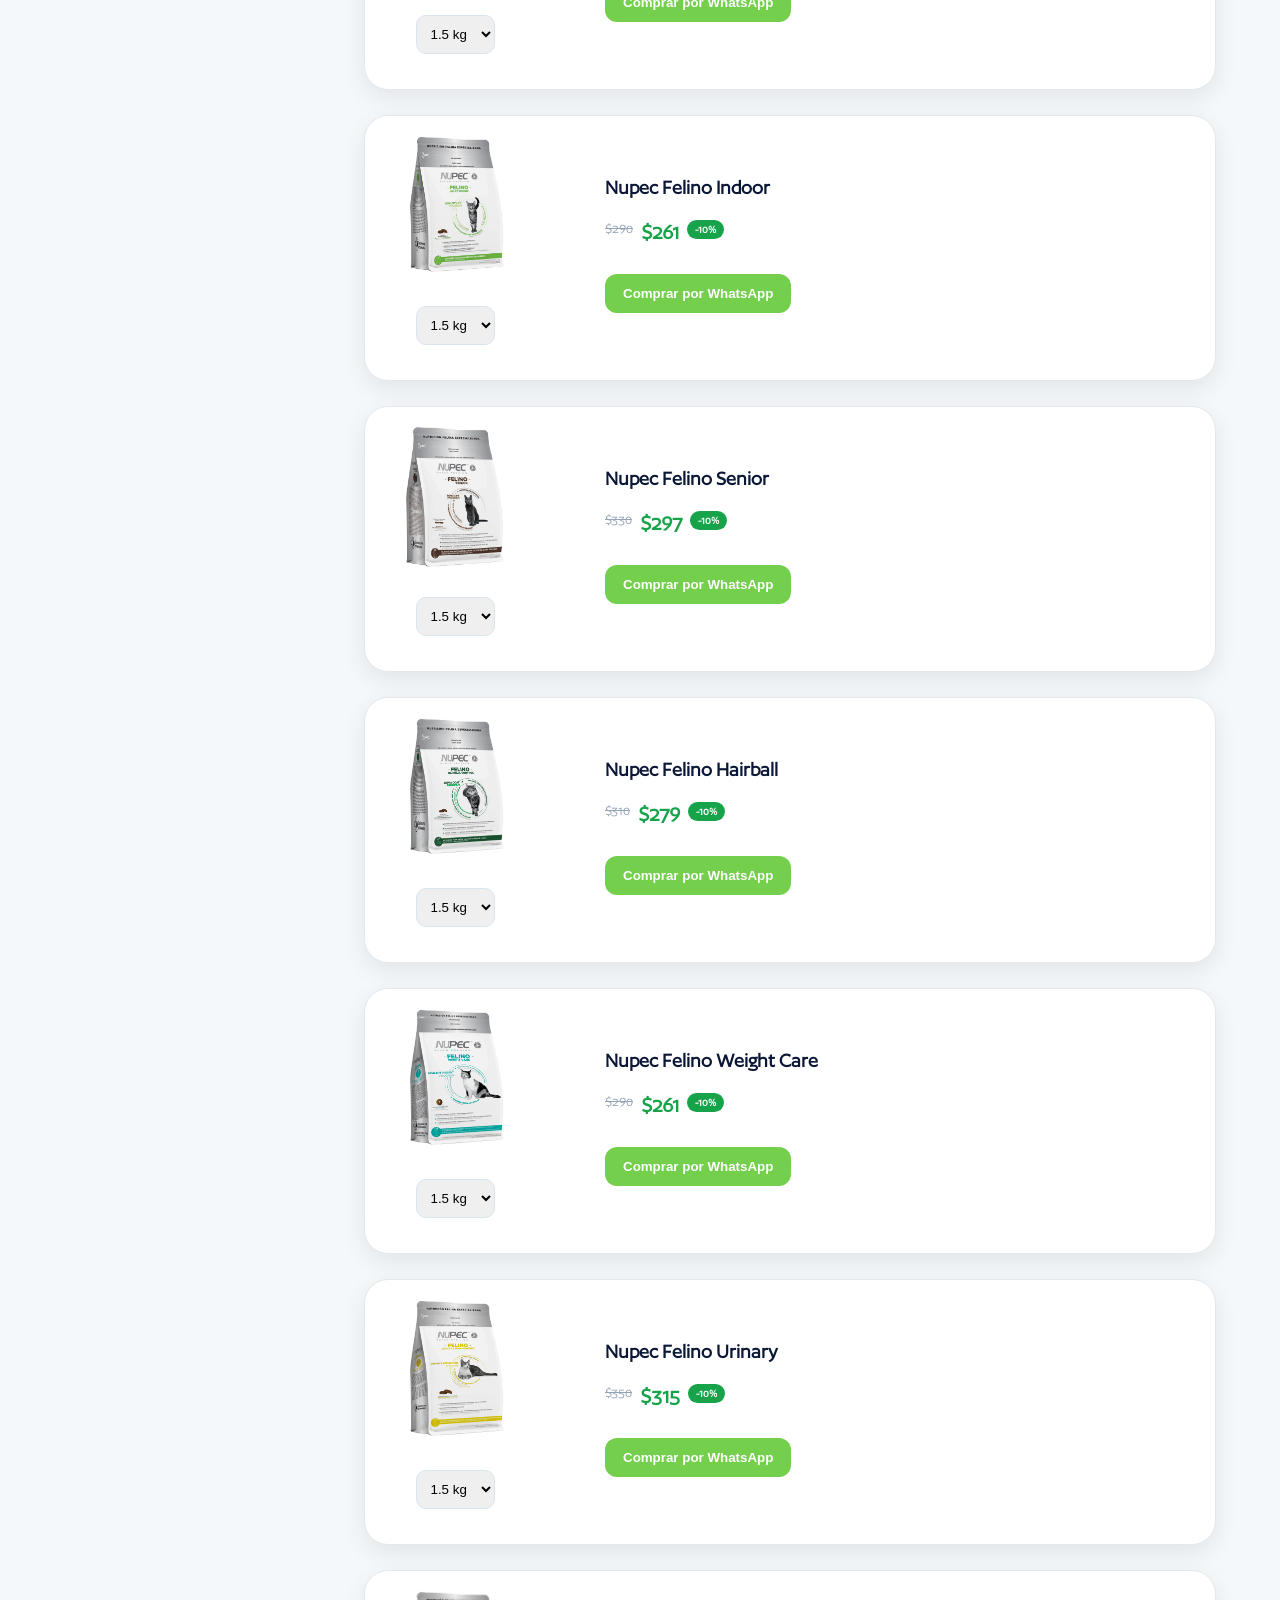
==== commit 137bd8a1: "Update print statement from 'Hello' to 'Goodbye'" ====
--- a/index.html
+++ b/index.html
@@ -1,7 +1,7 @@
 <!DOCTYPE html>
 <html lang="es">
 <head>
-
+    
     <link rel="icon" type="image/png" href="favicon.png">
 
     <link rel="apple-touch-icon" href="favicon.png">
@@ -33,6 +33,7 @@
     <img src="img/logo.png" alt="Logo Veterinaria">
 
 </a>
+    
 </div>
 
 <button class="menu-toggle">
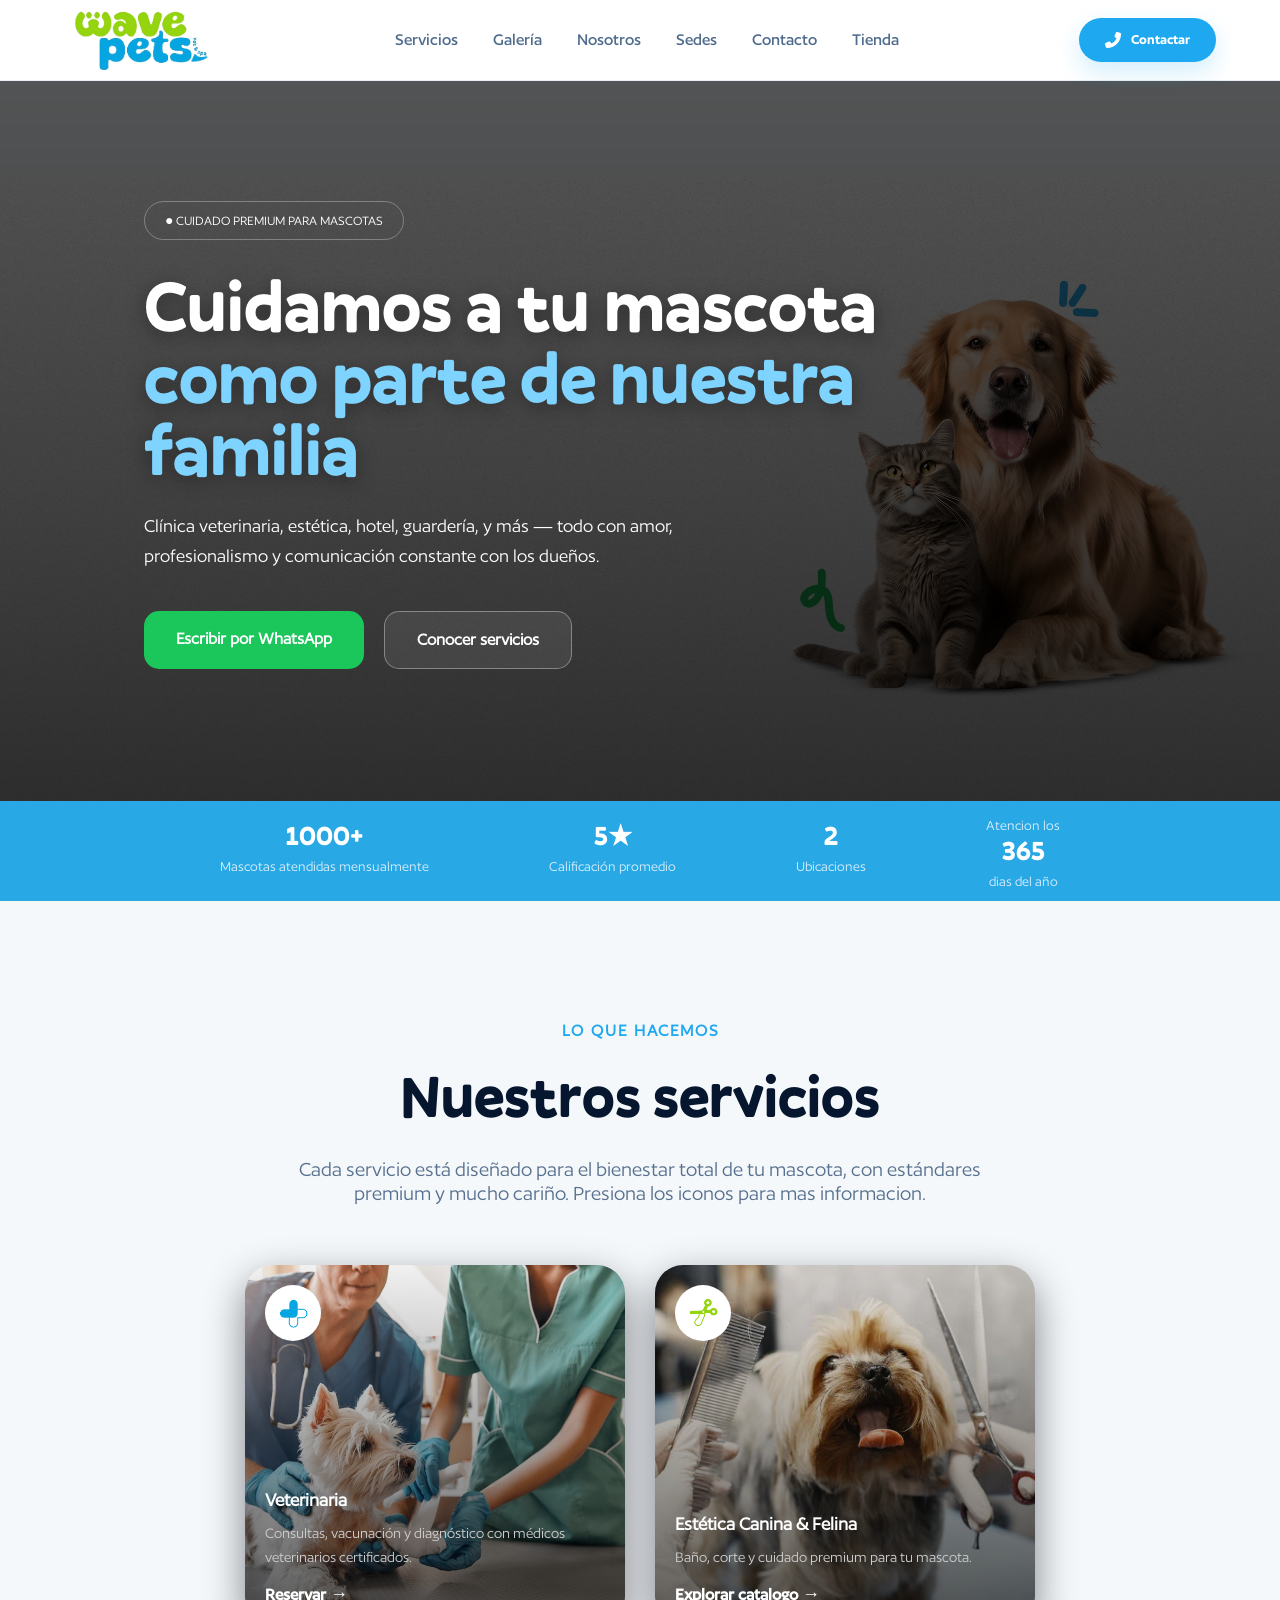
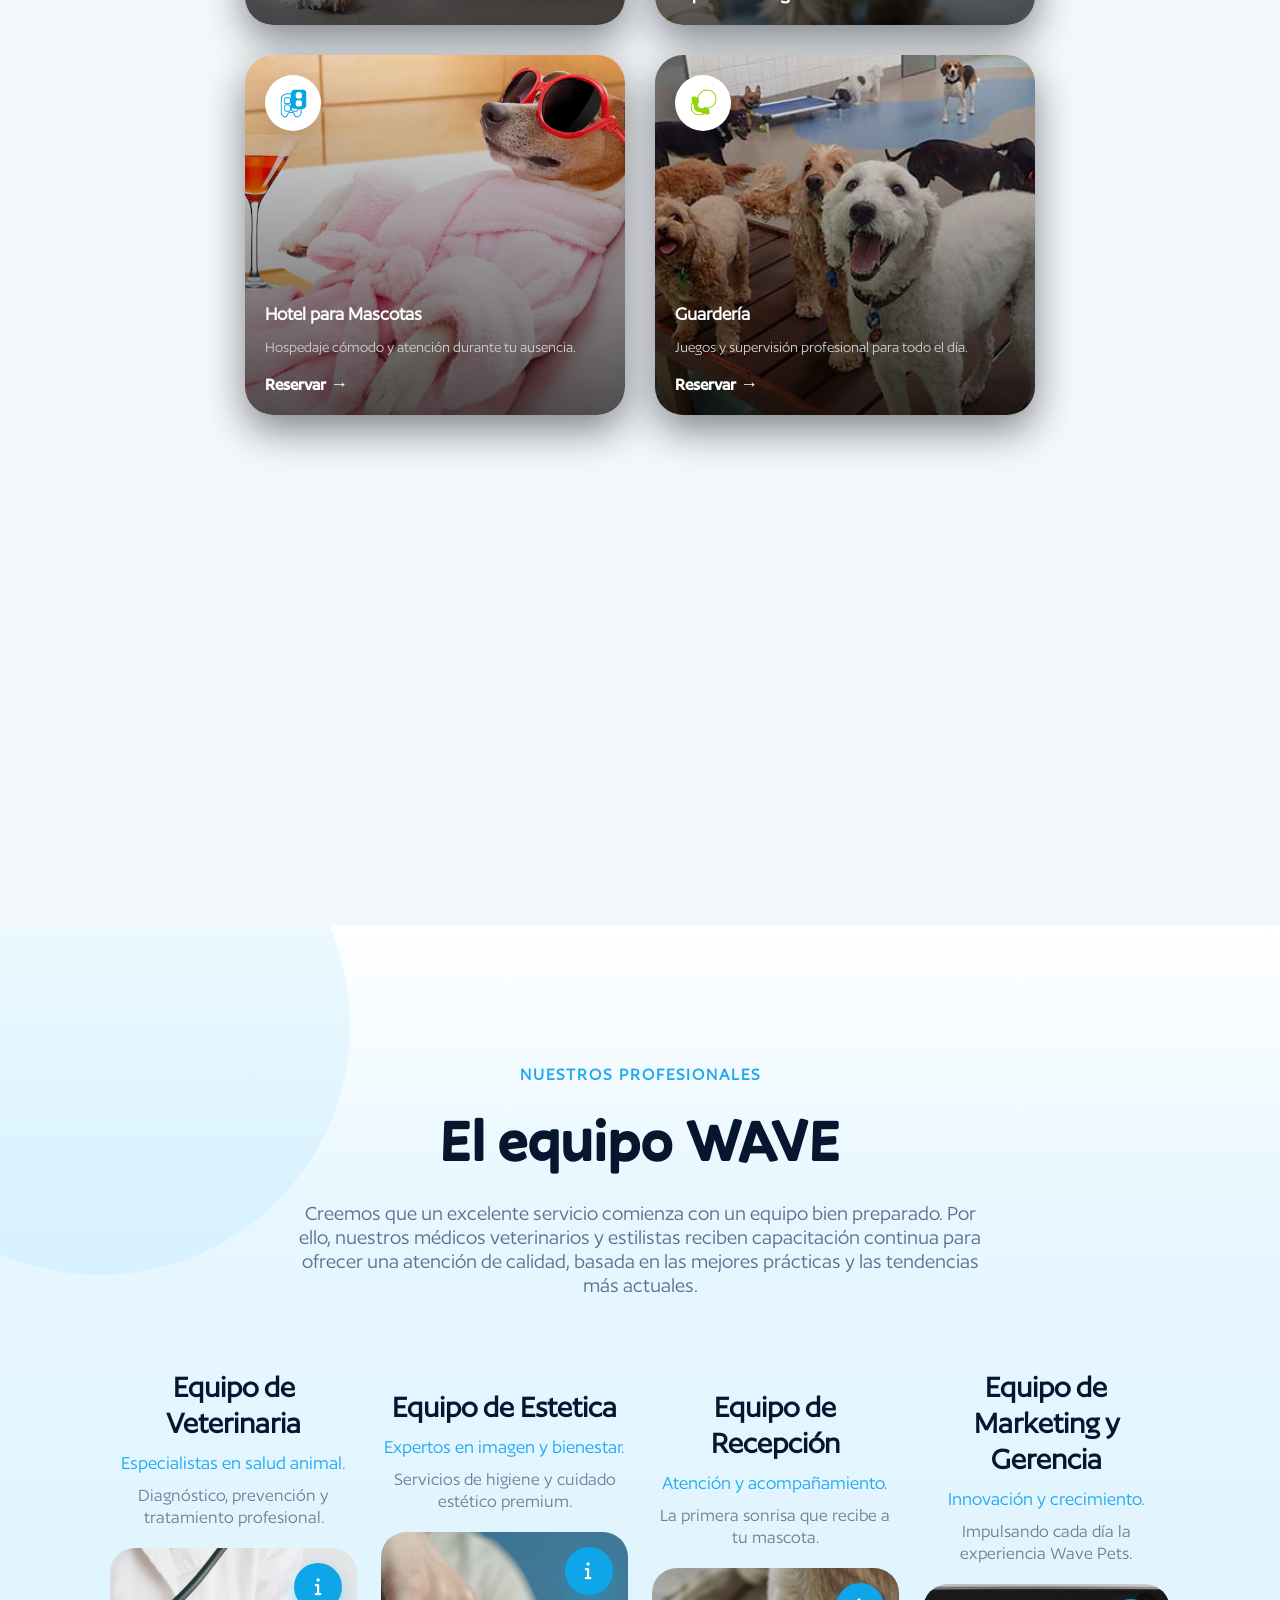
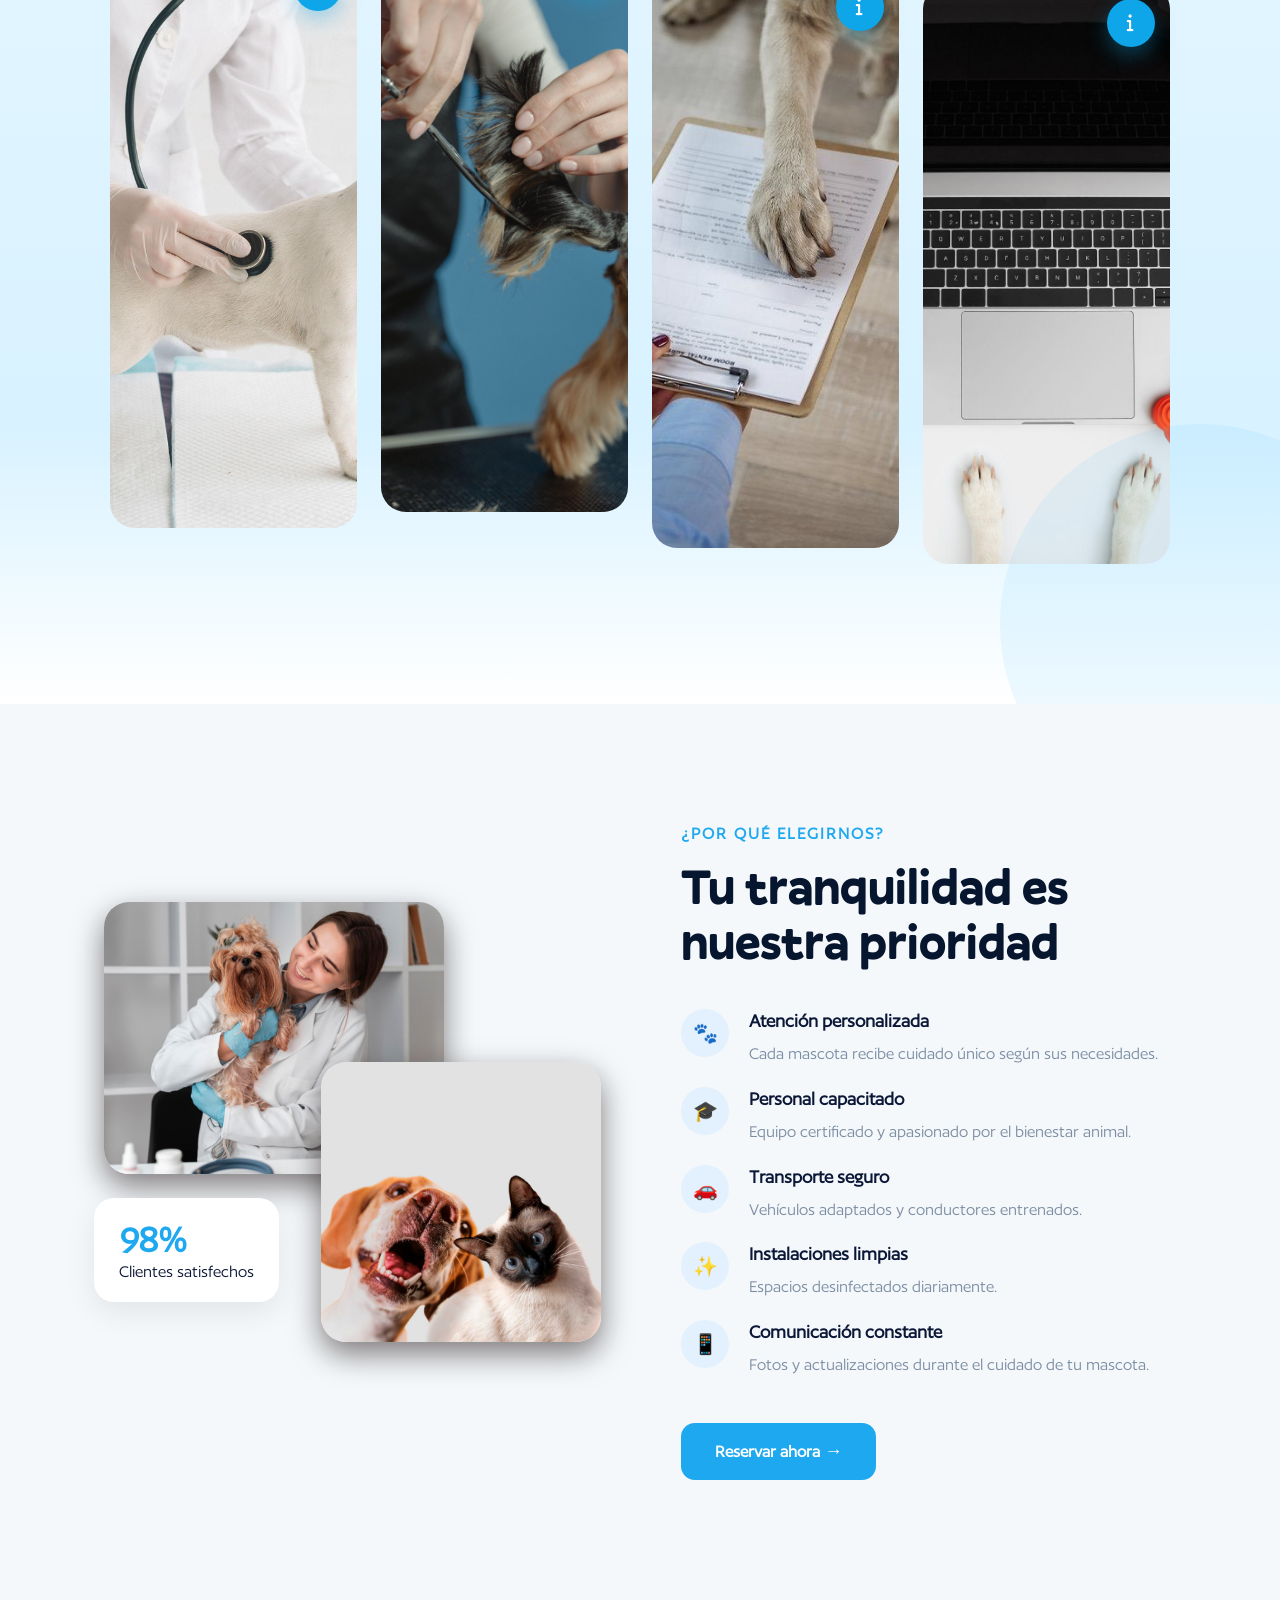
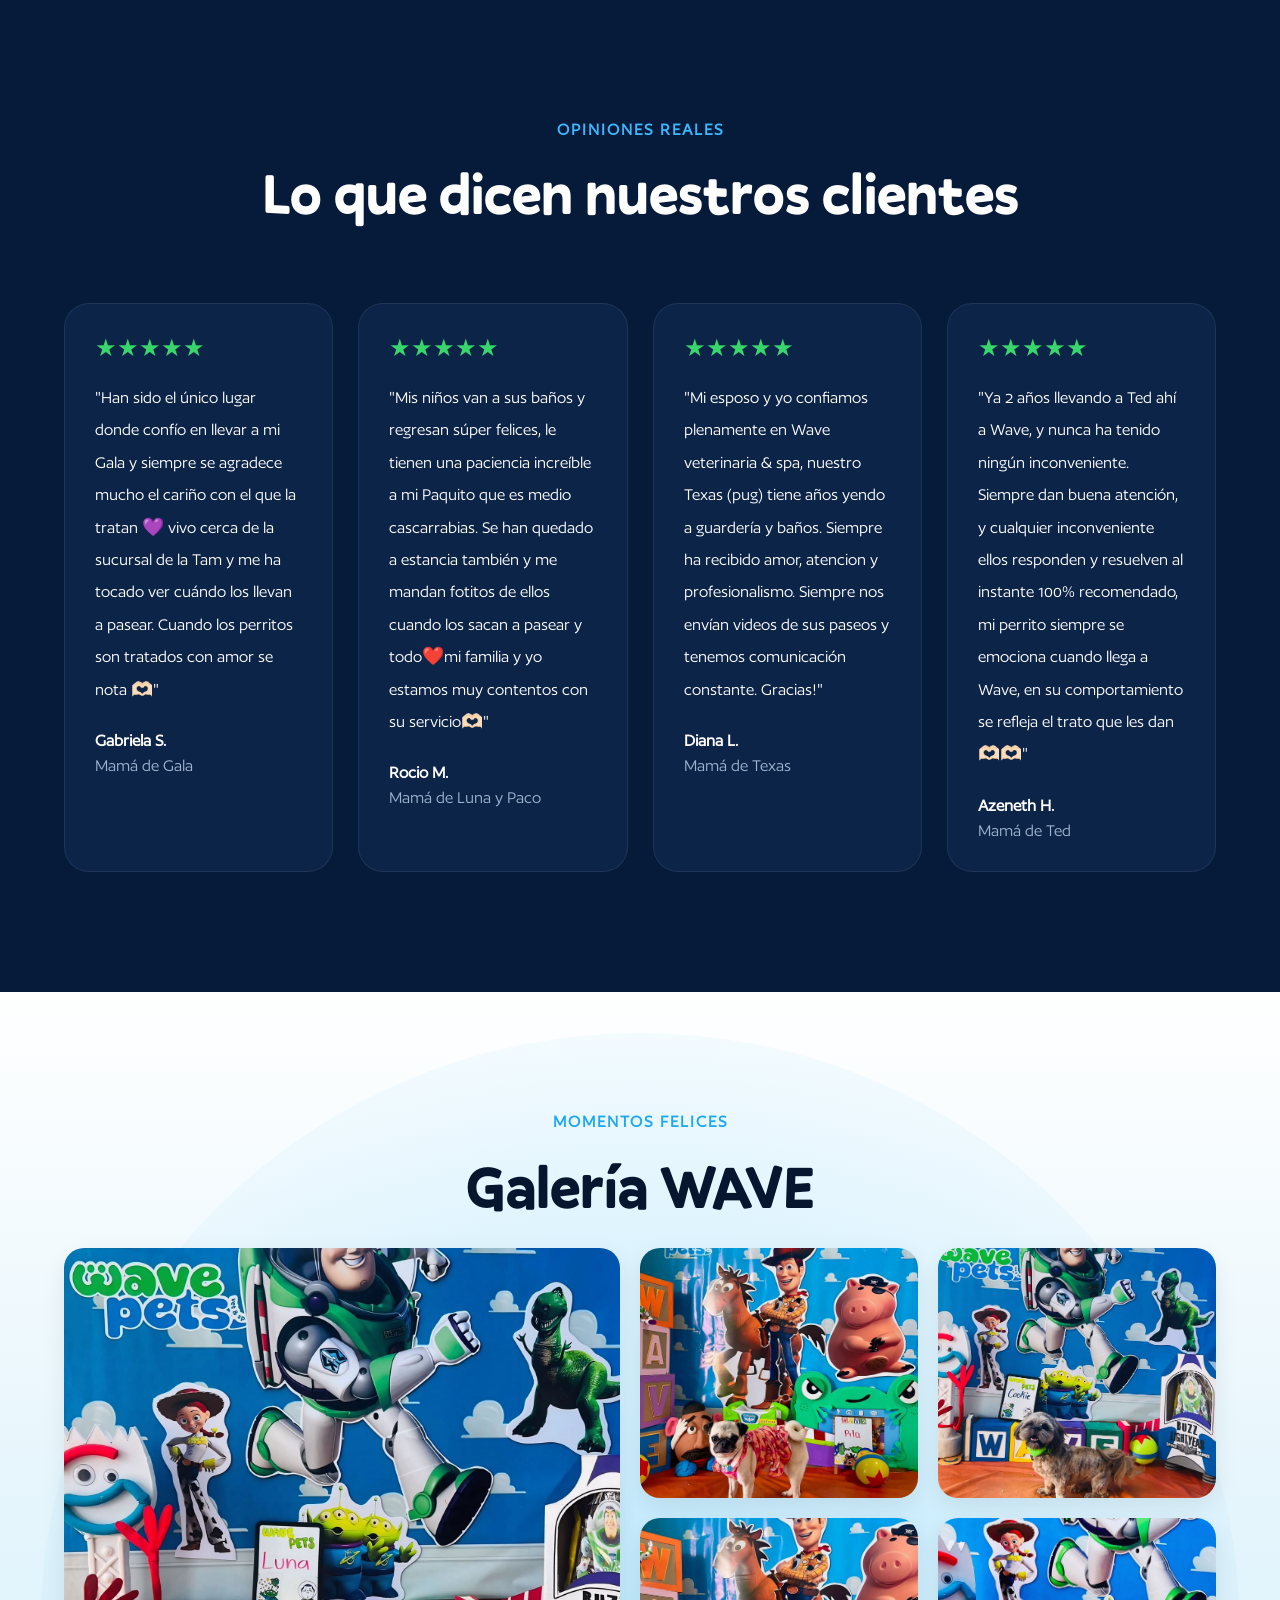
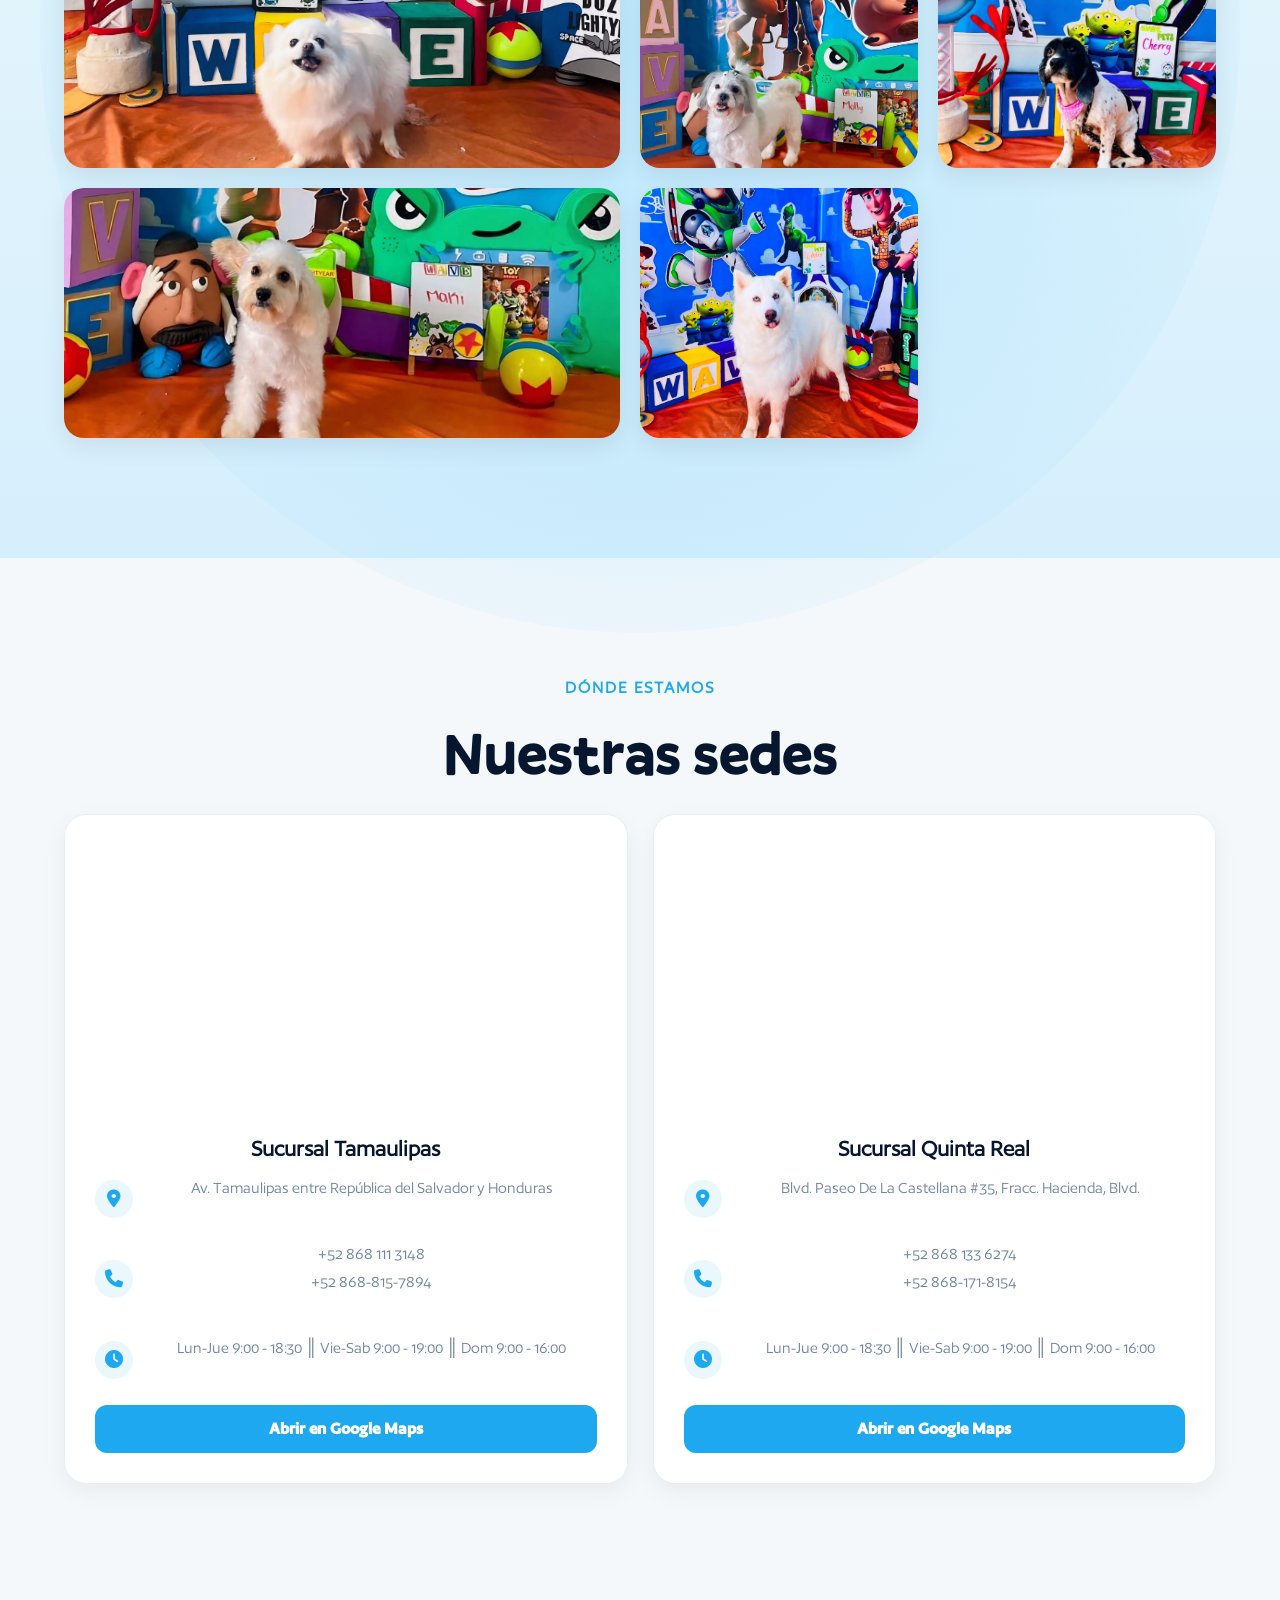
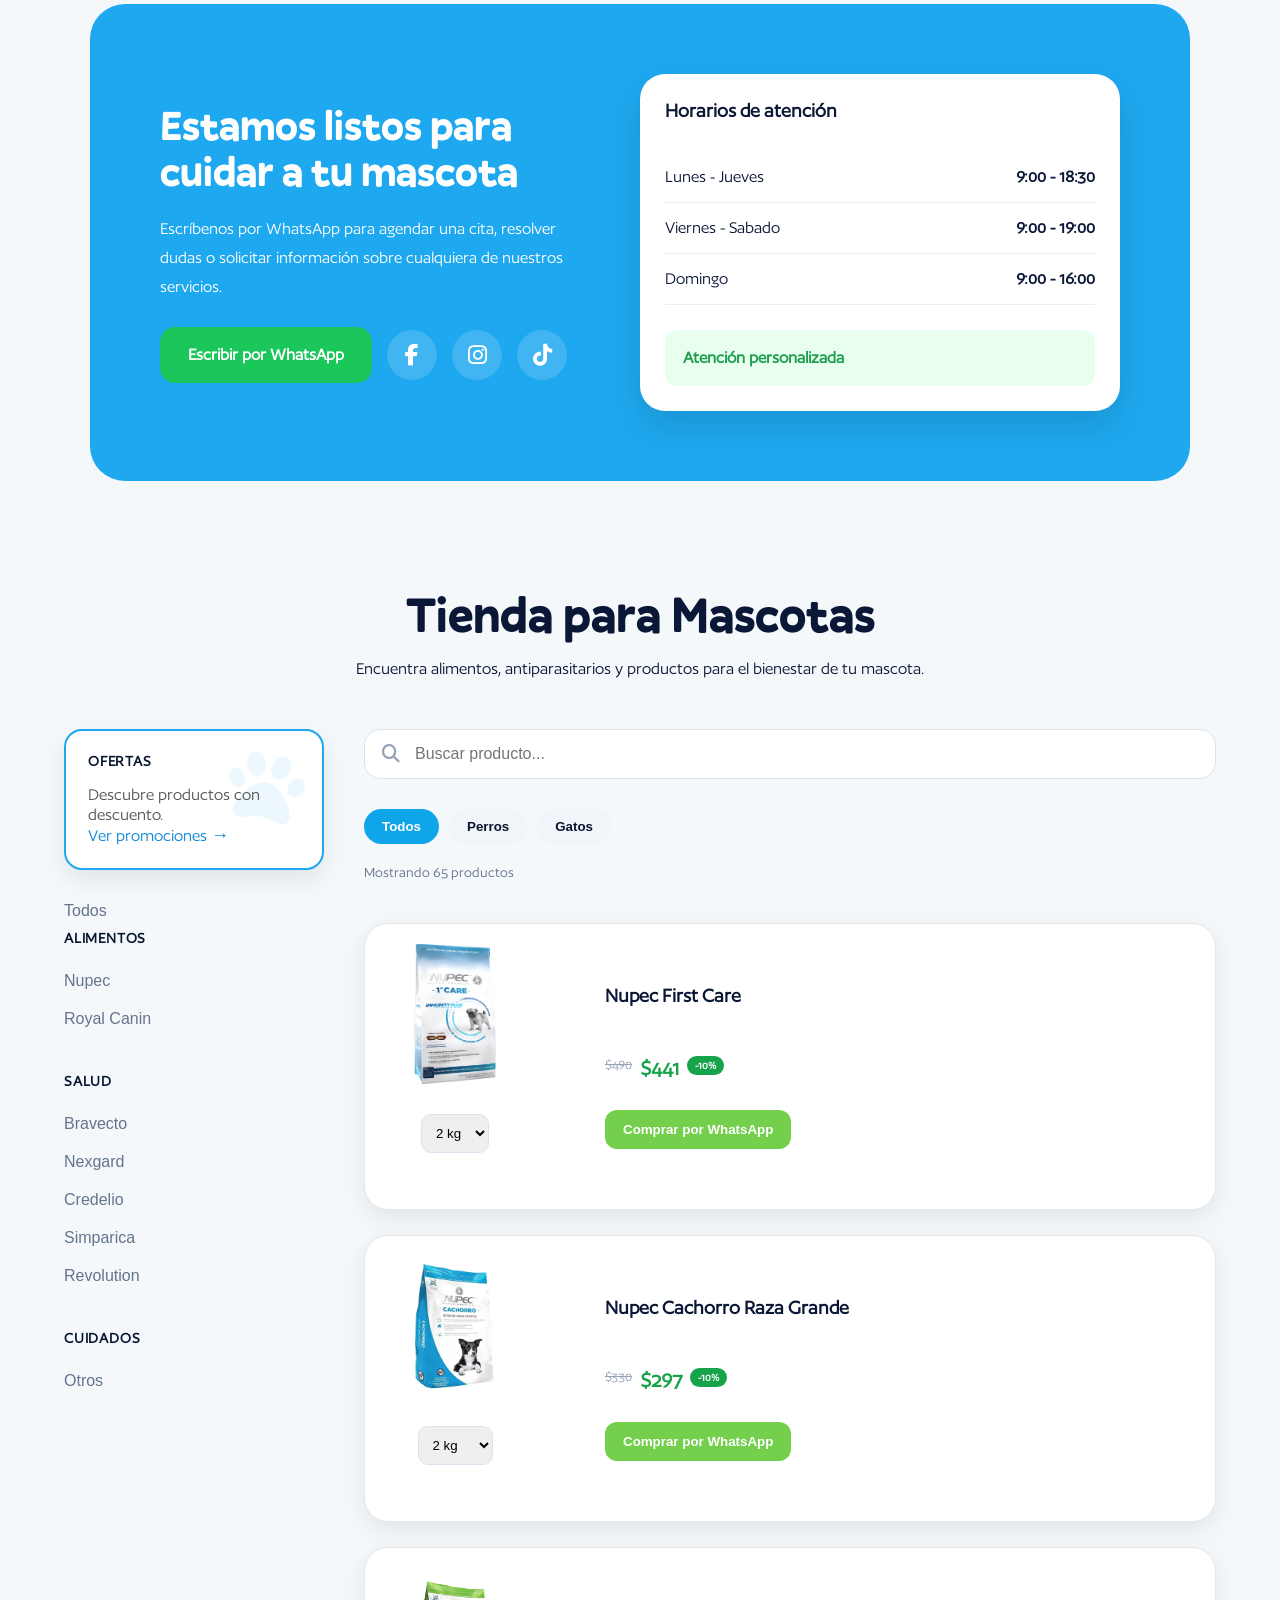
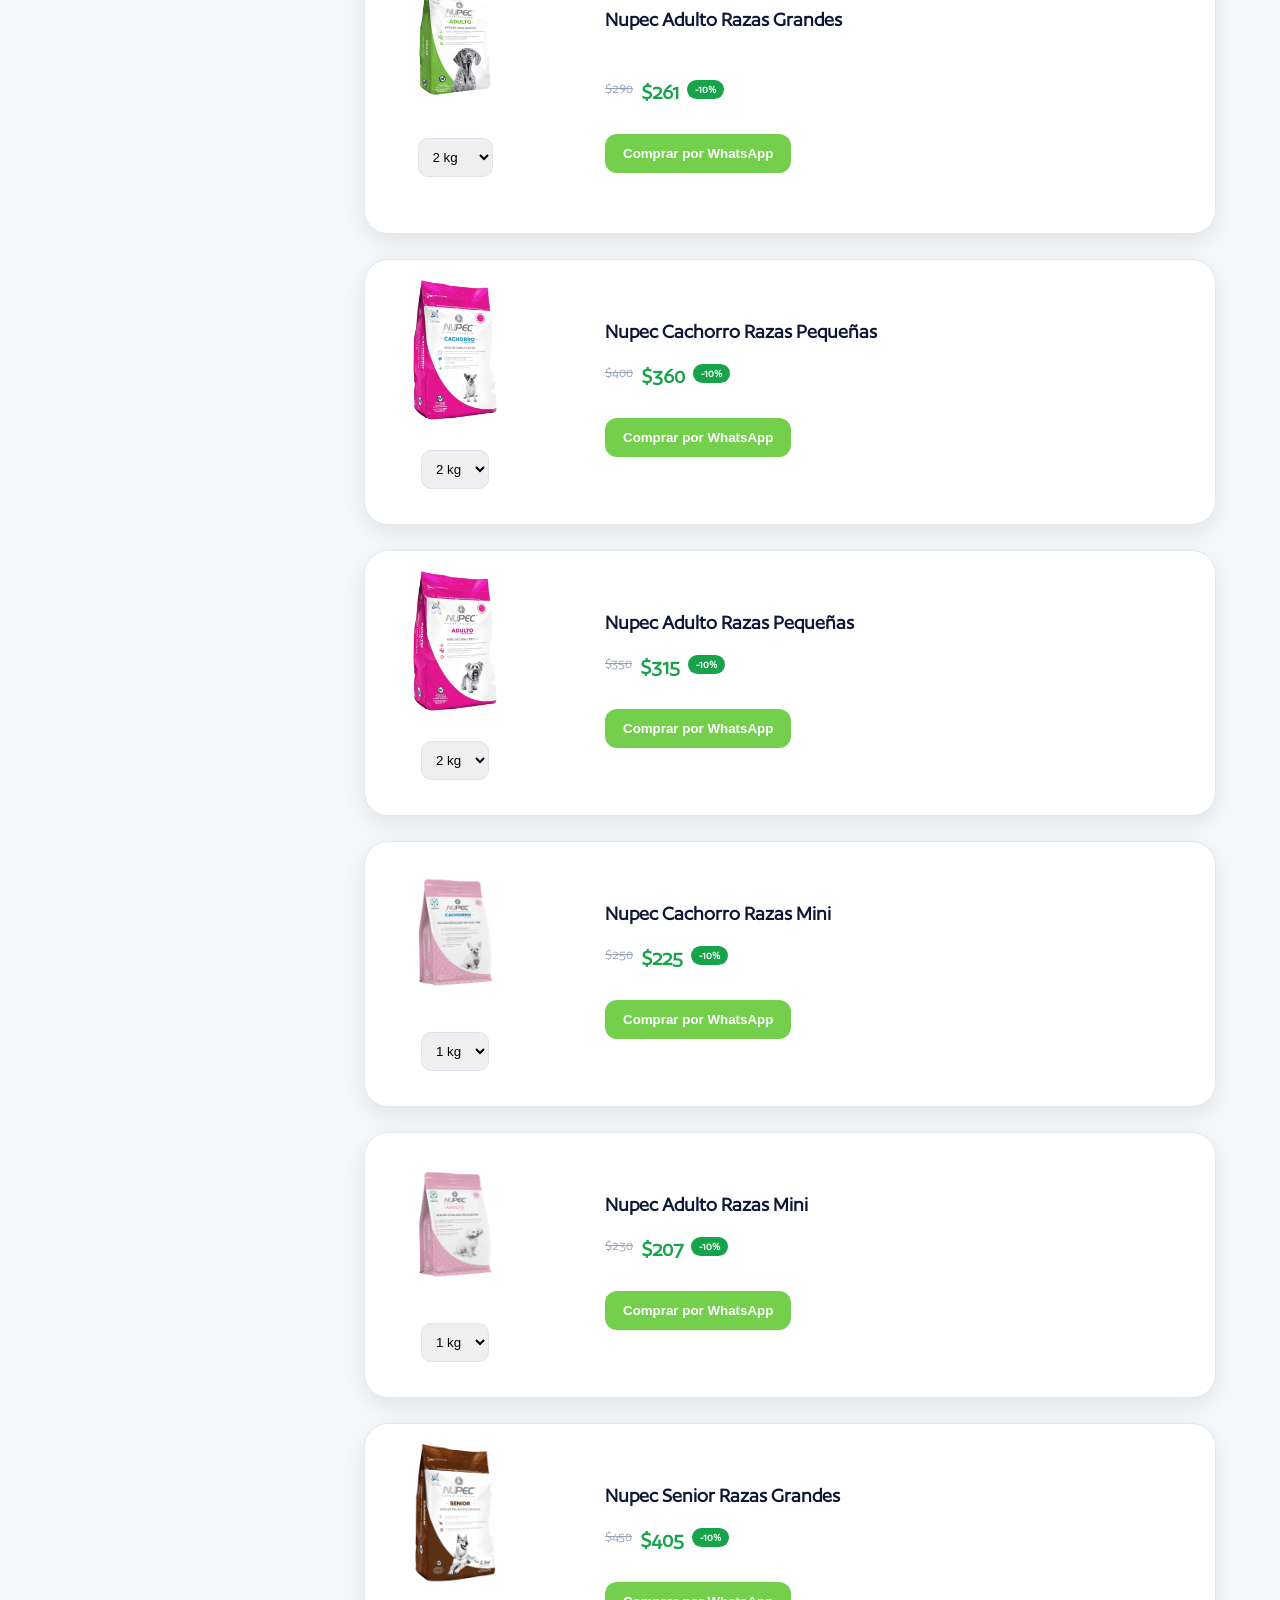
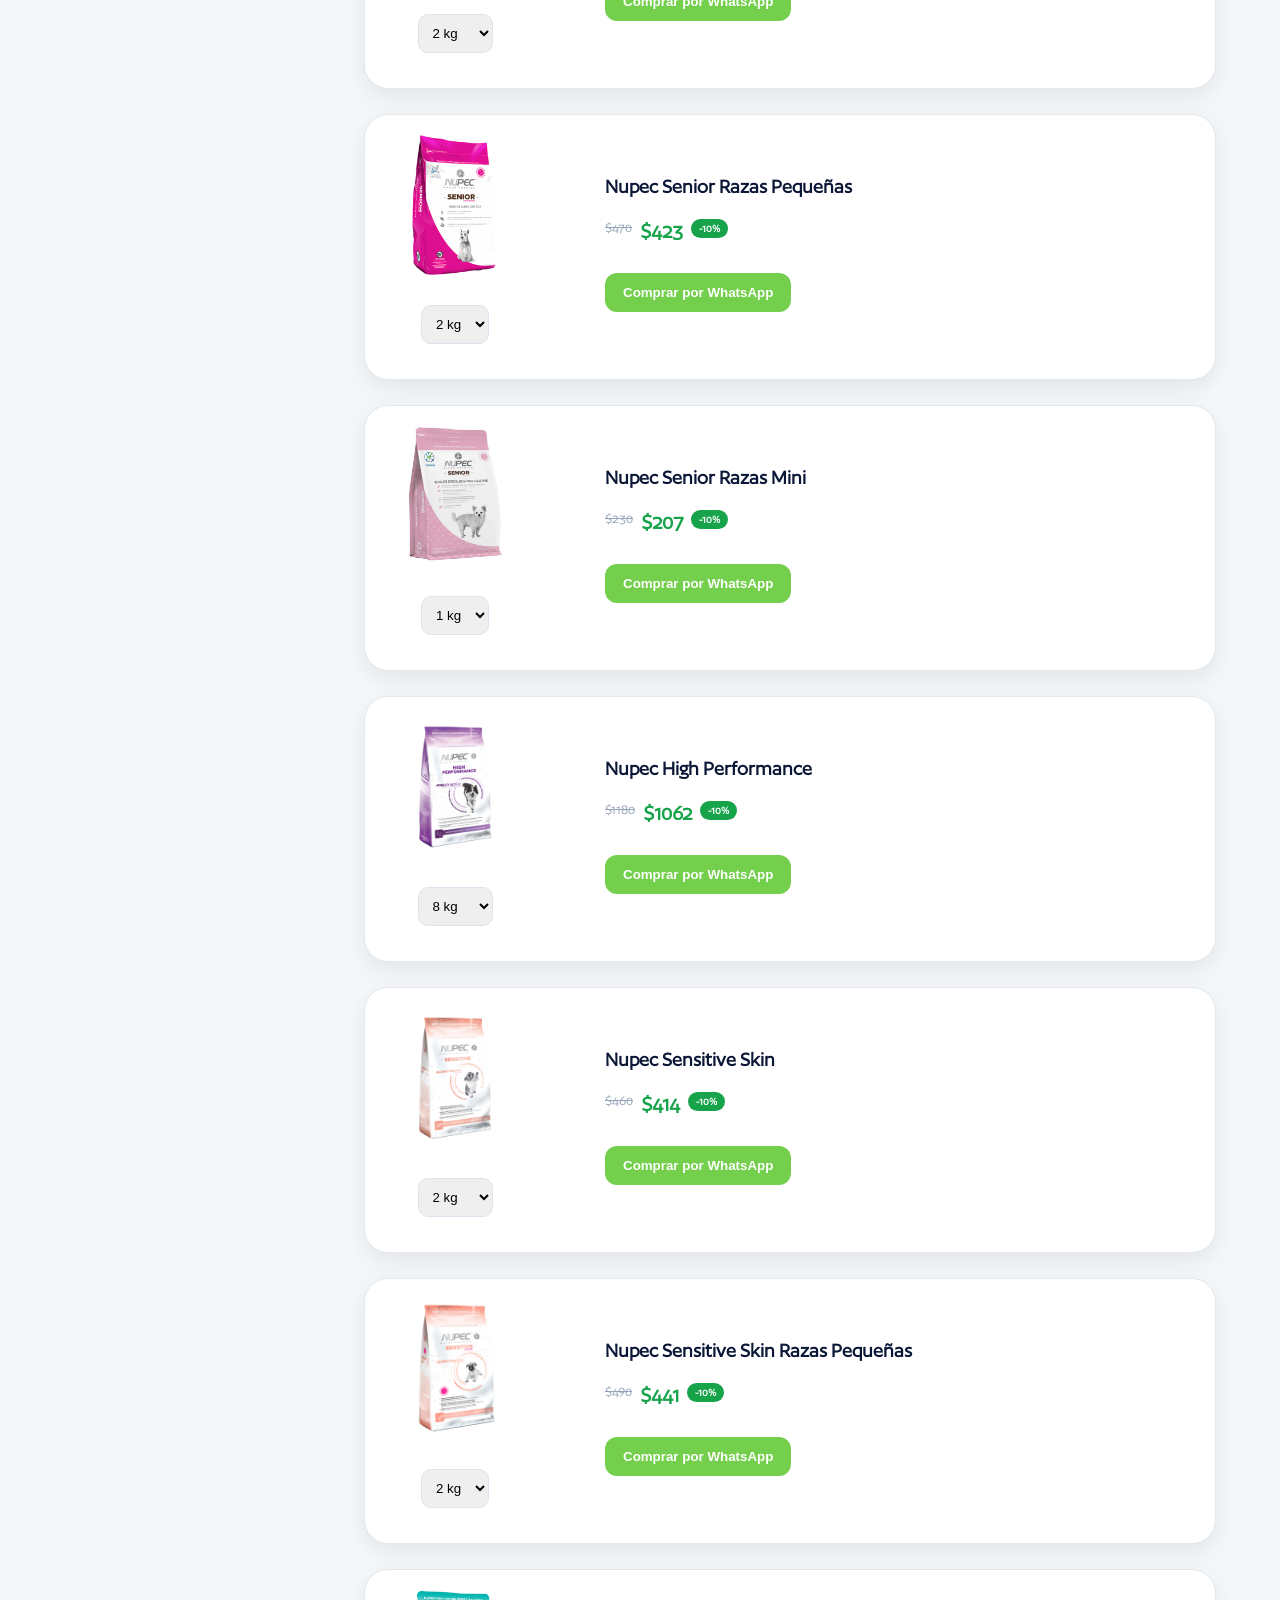
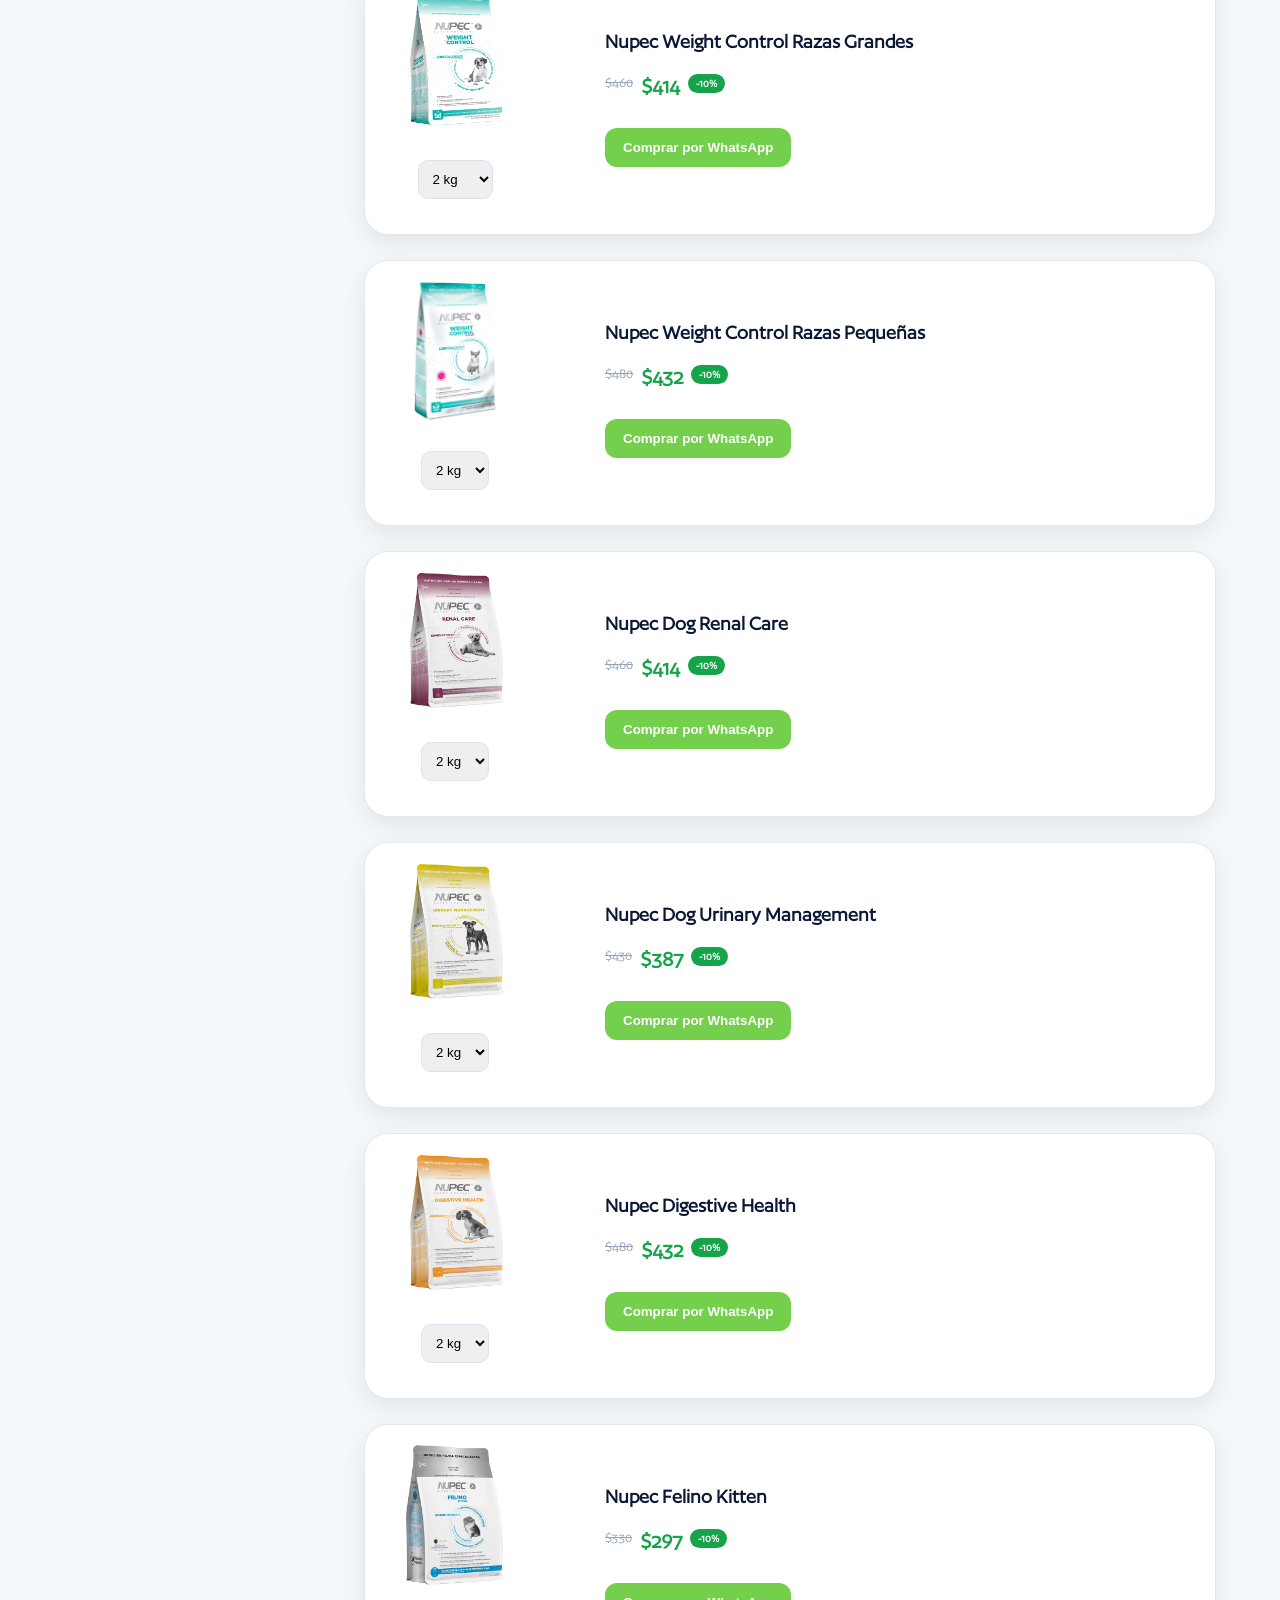
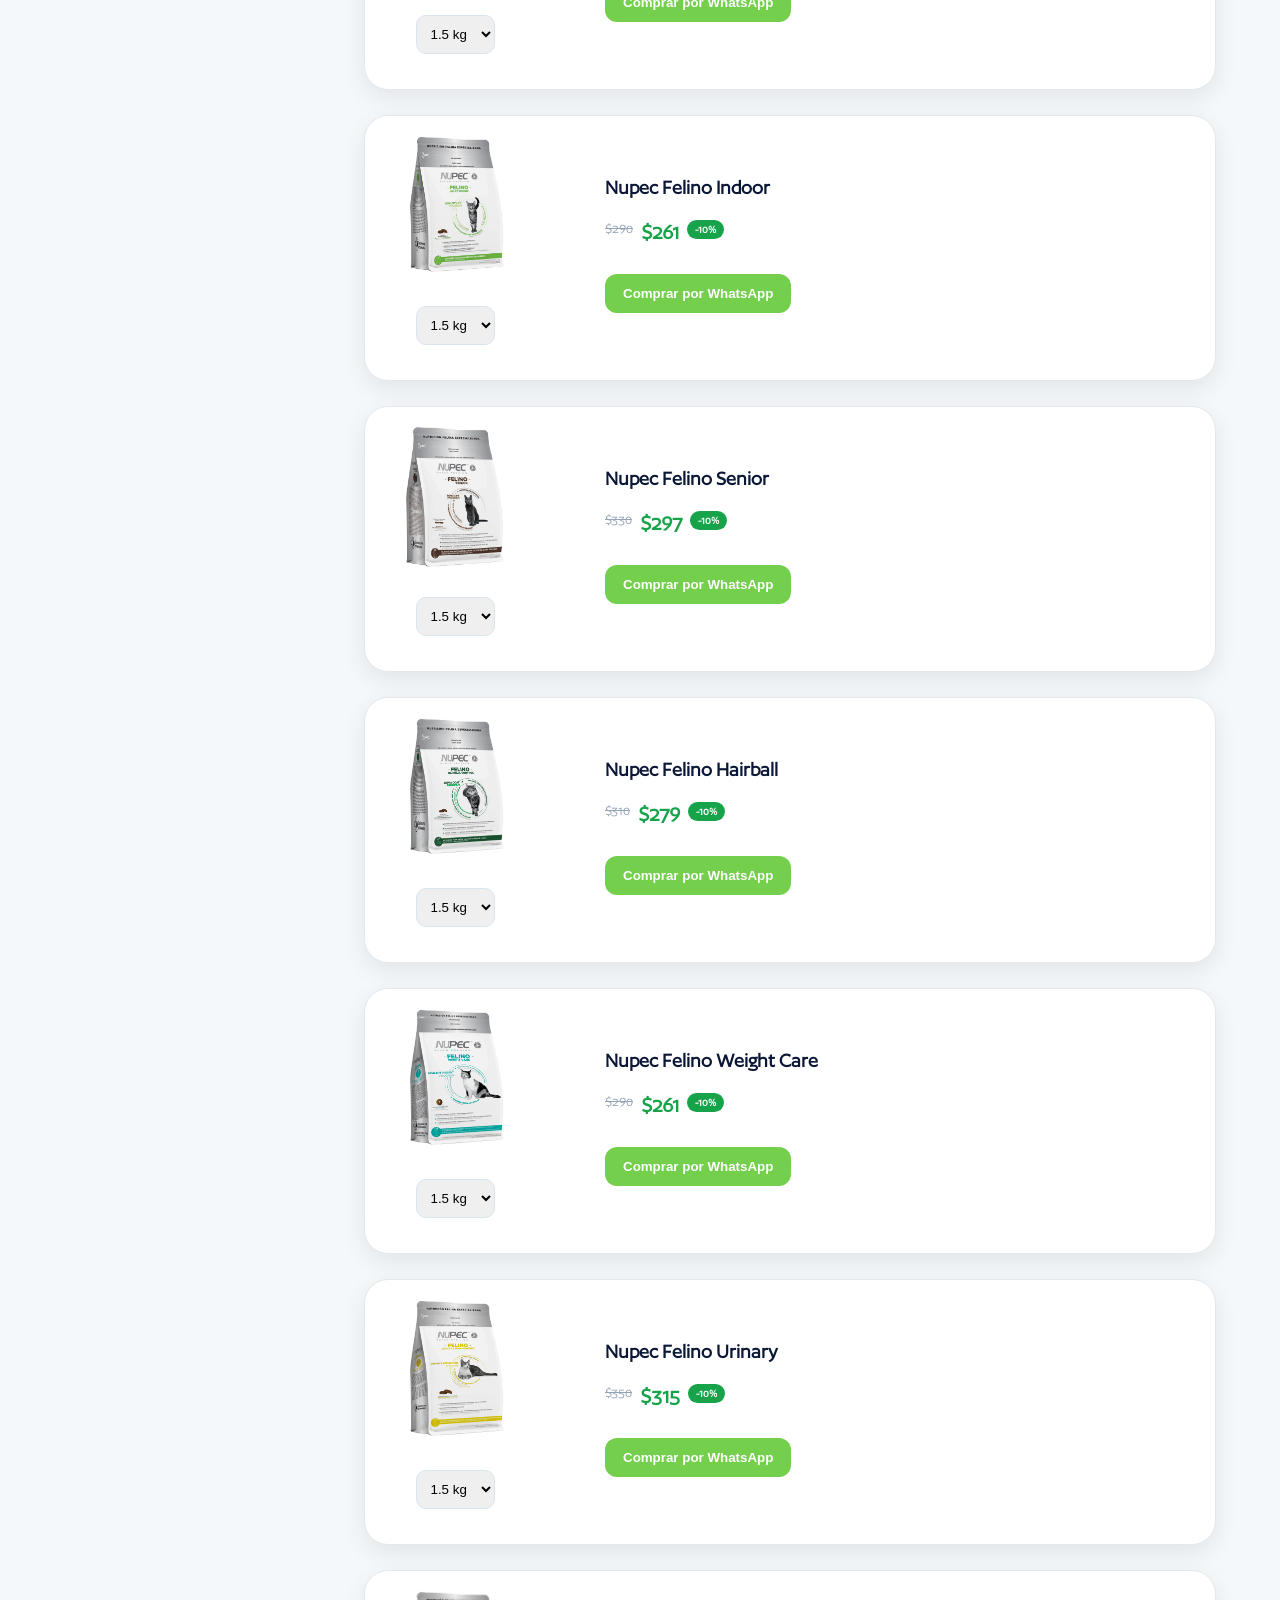
==== commit 37cf7e05: "Update index.html" ====
--- a/index.html
+++ b/index.html
@@ -1,7 +1,6 @@
 <!DOCTYPE html>
 <html lang="es">
 <head>
-    
     <link rel="icon" type="image/png" href="favicon.png">
 
     <link rel="apple-touch-icon" href="favicon.png">
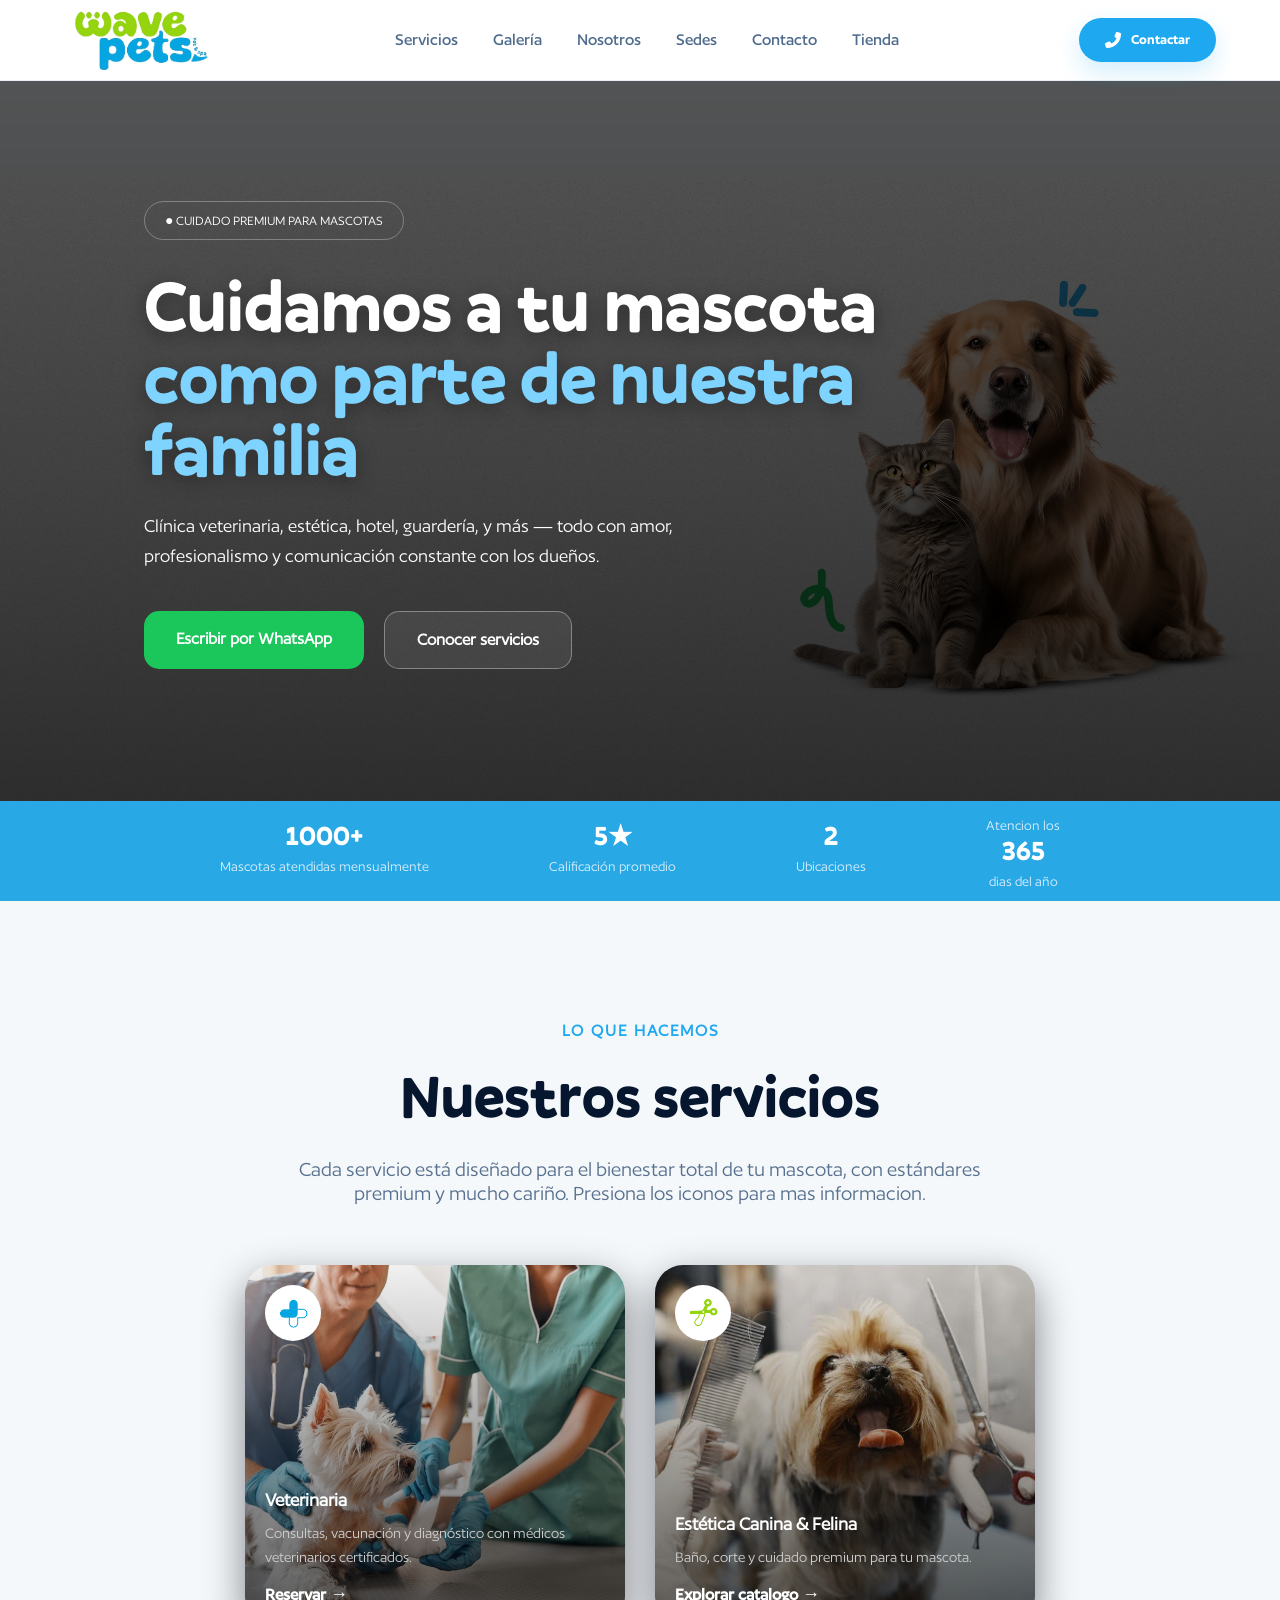
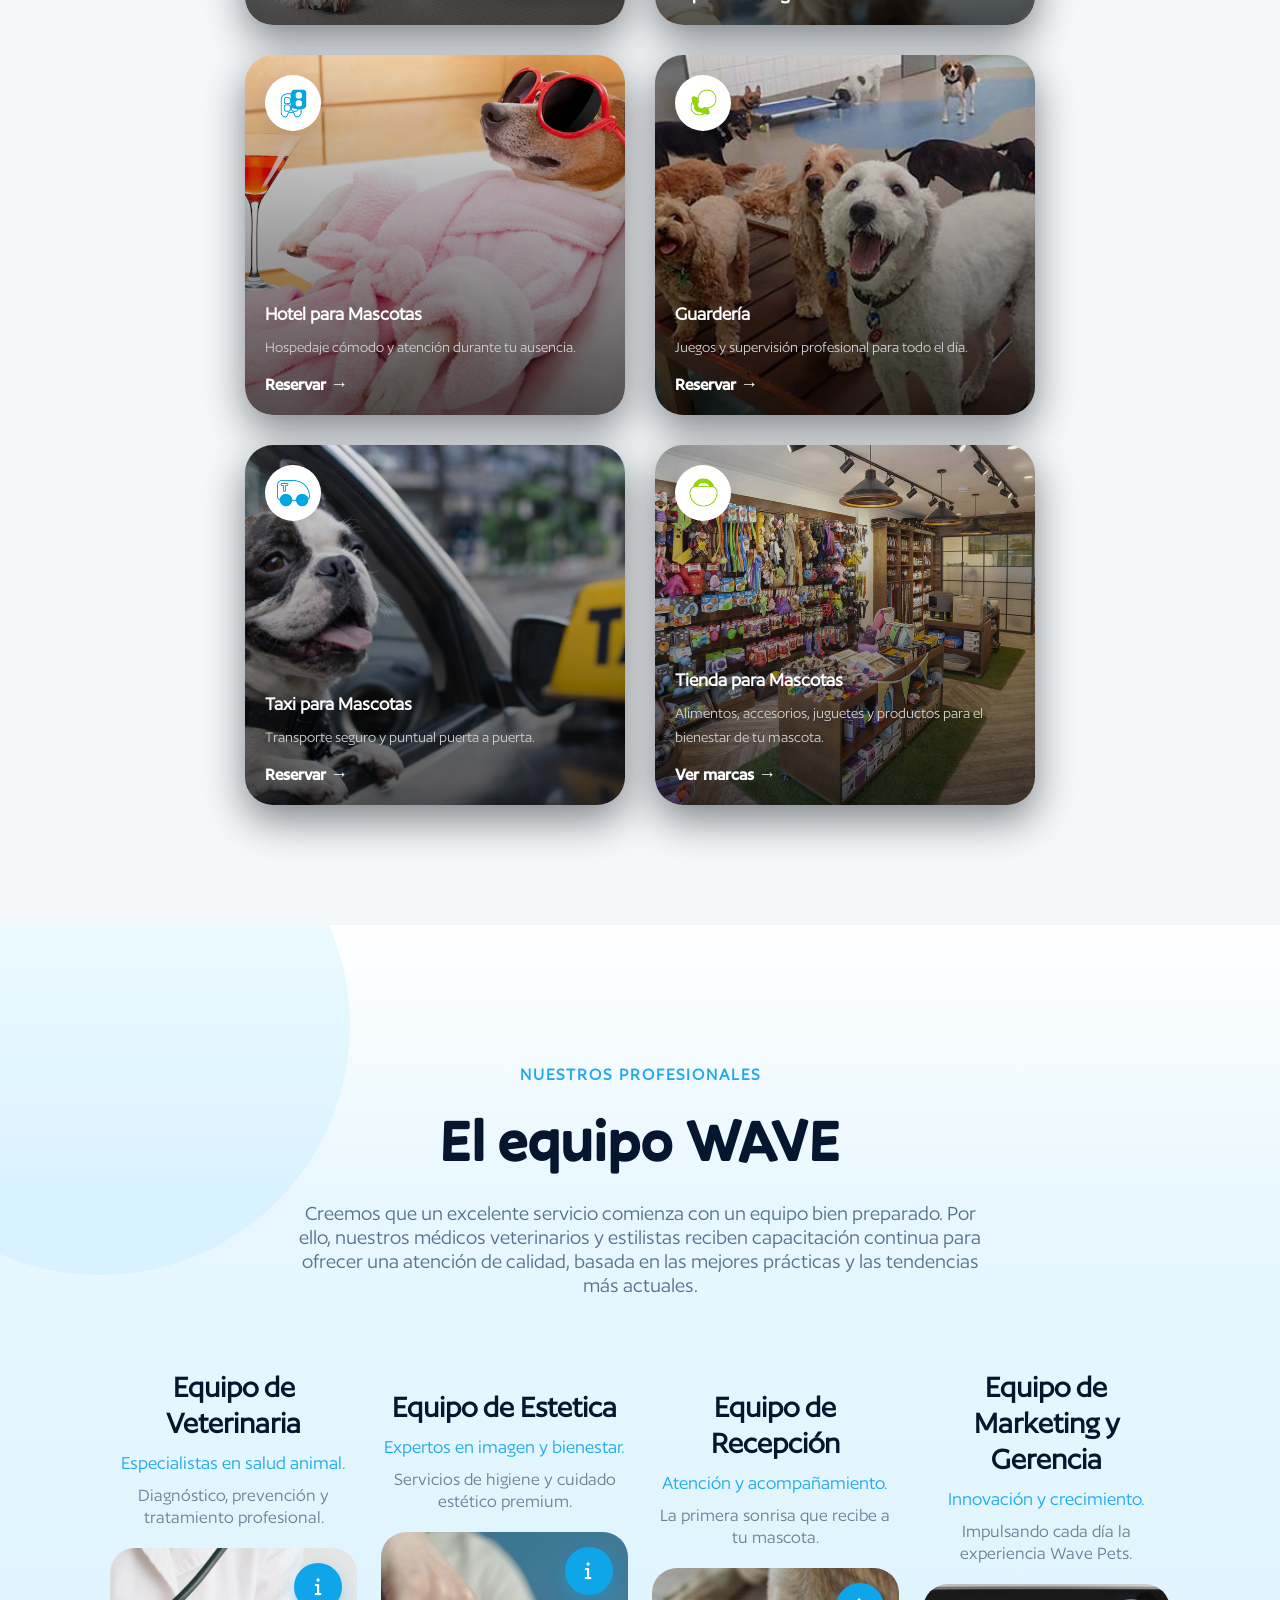
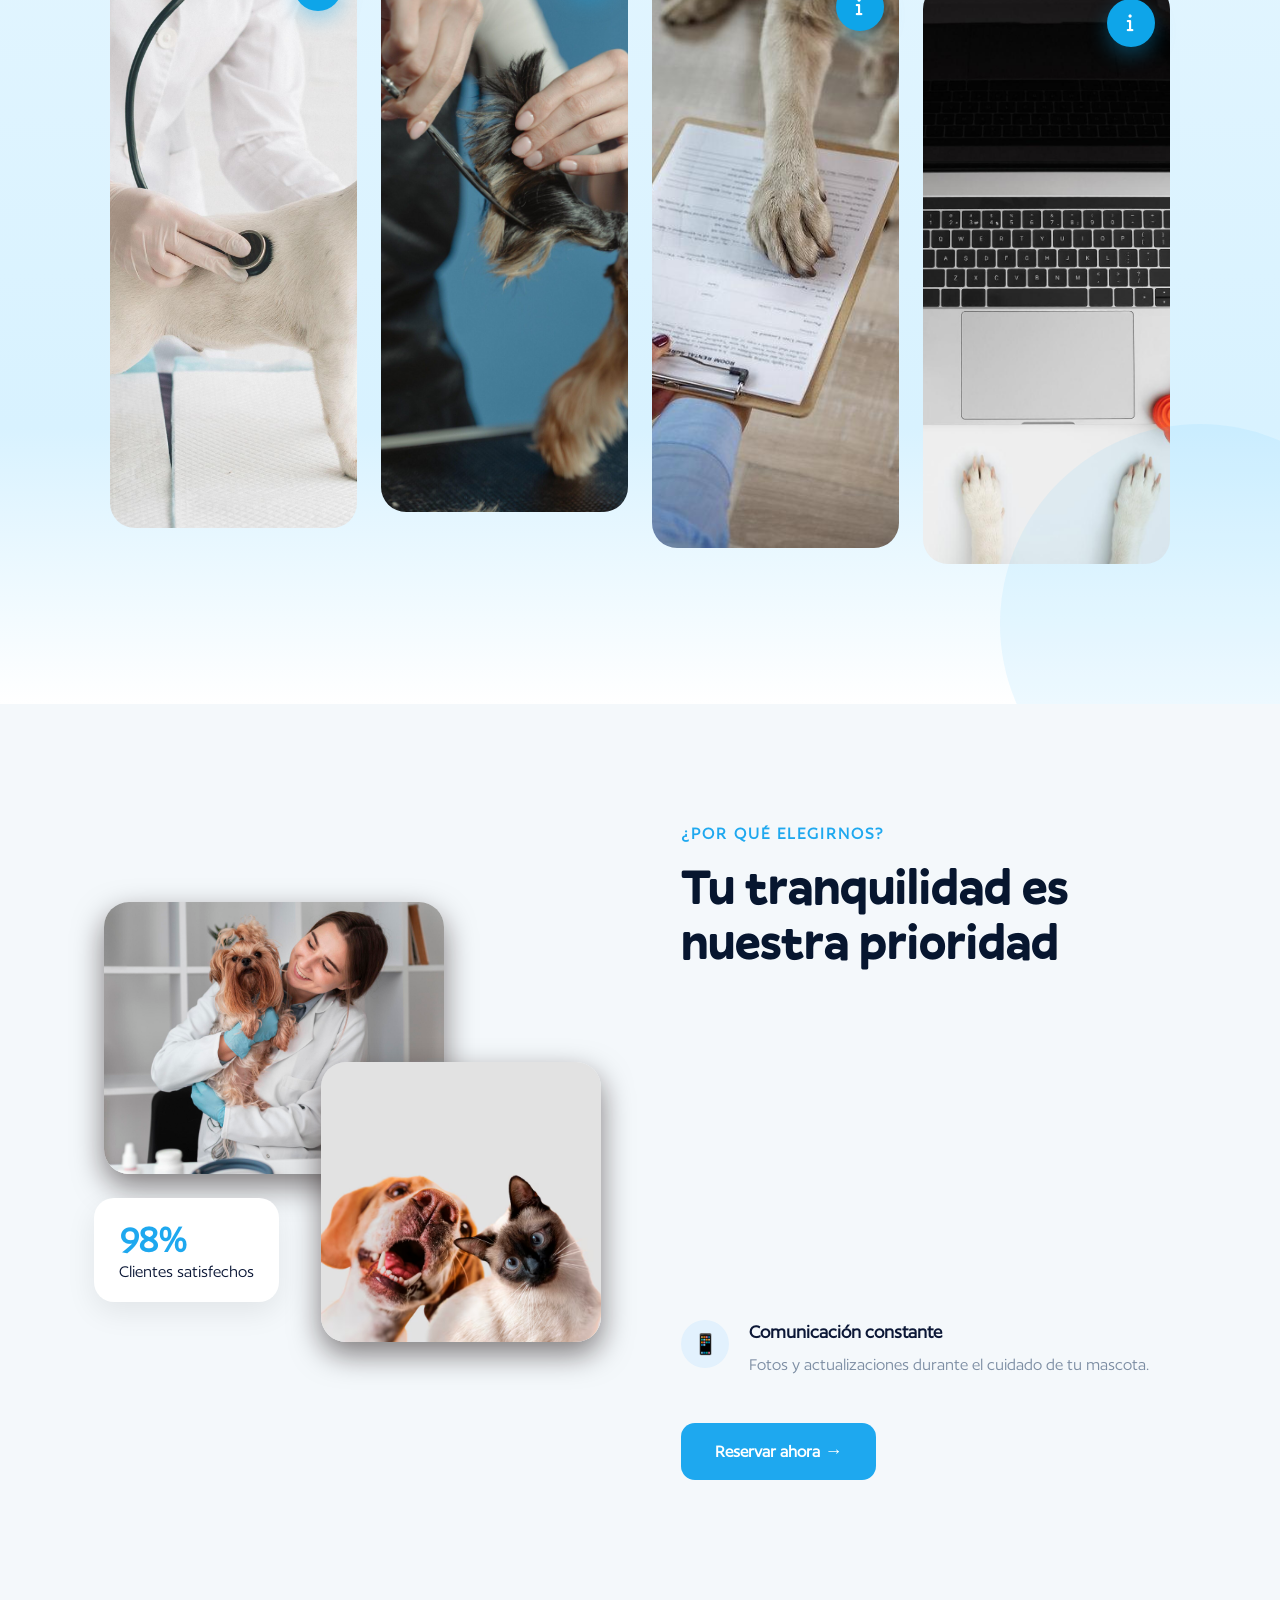
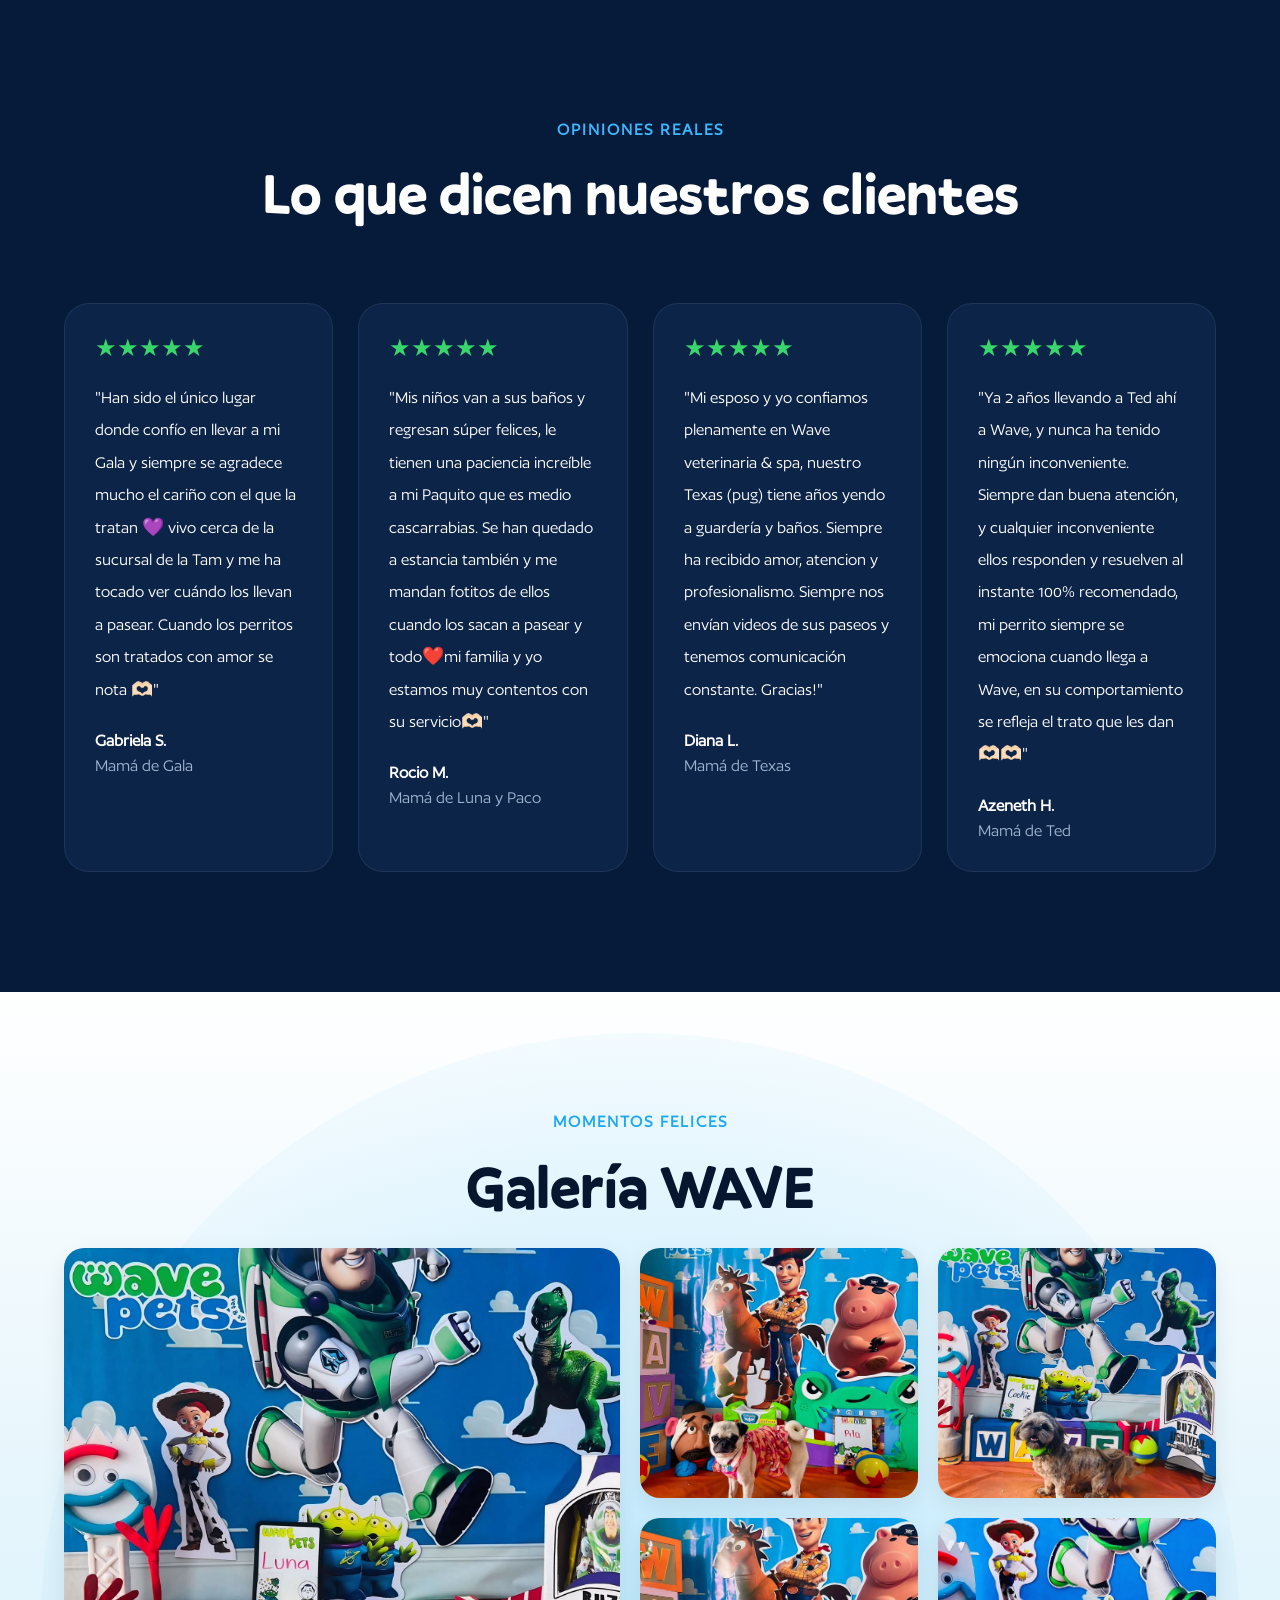
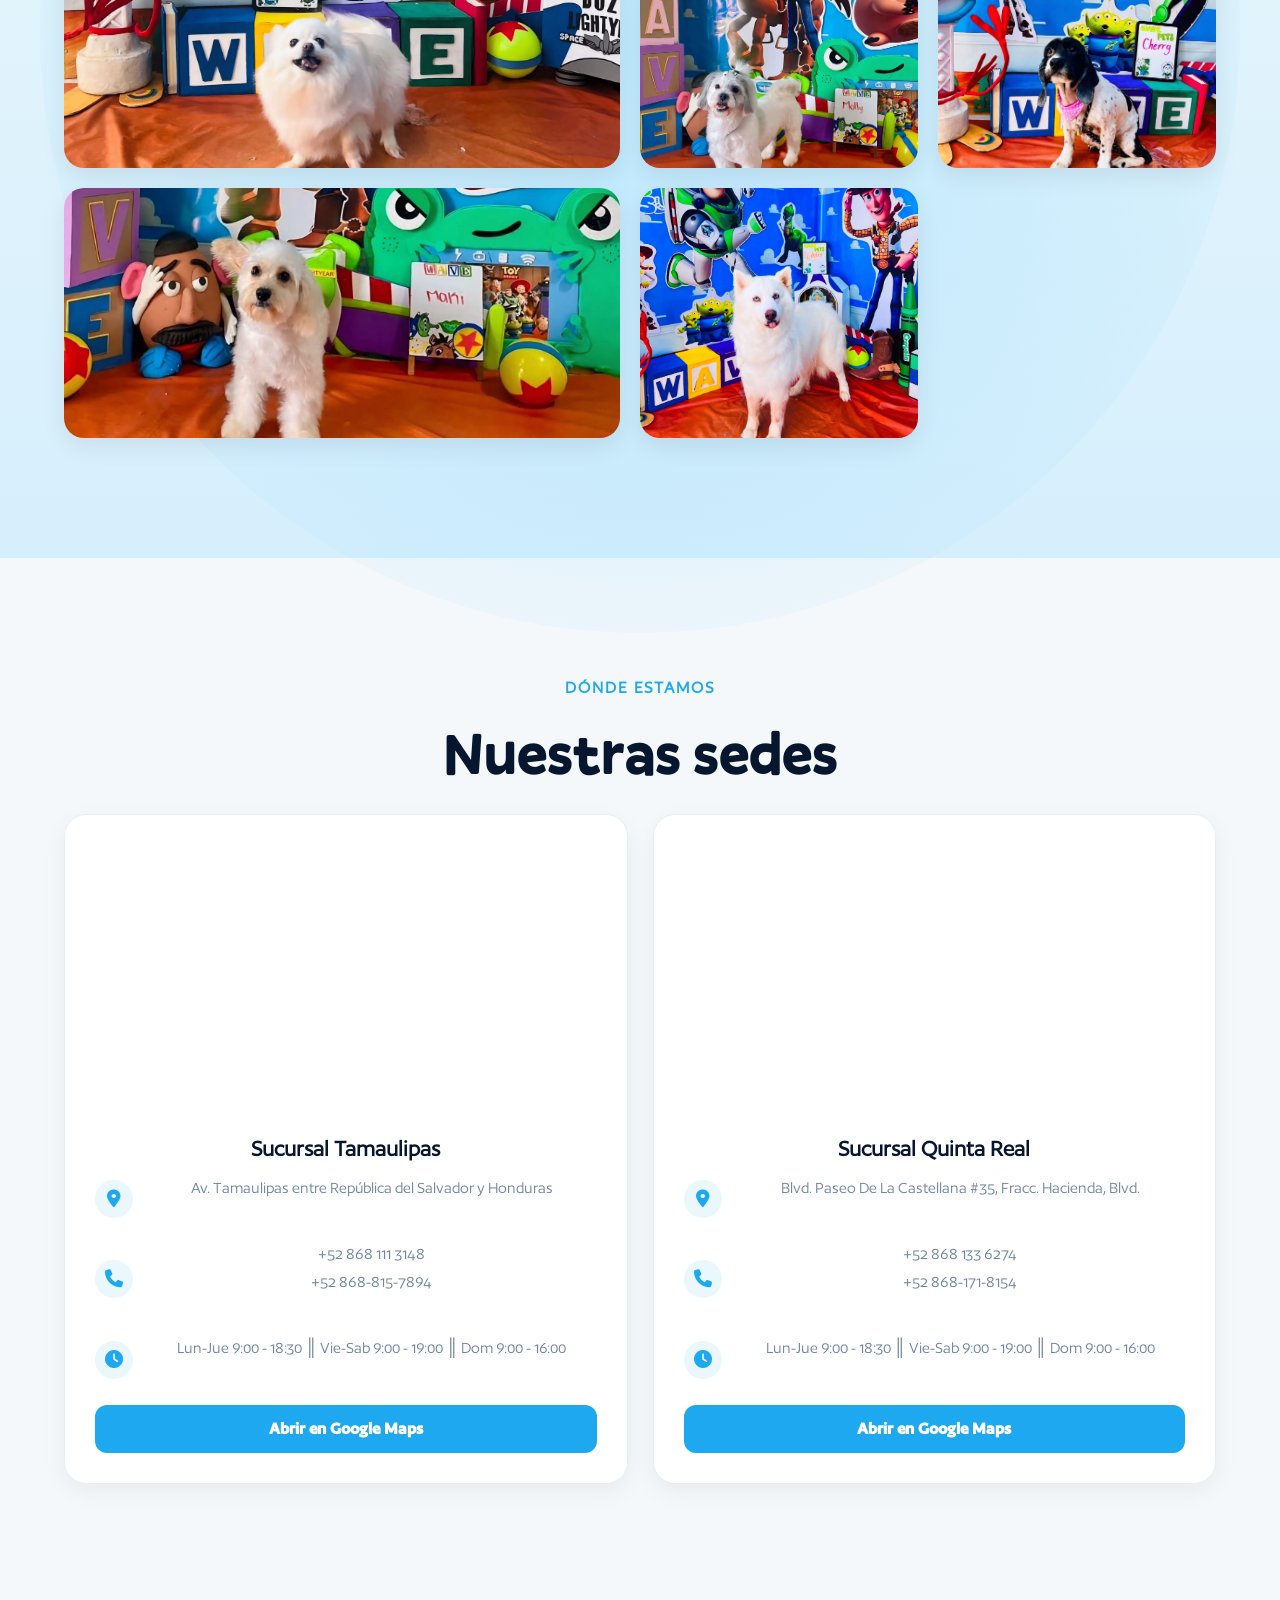
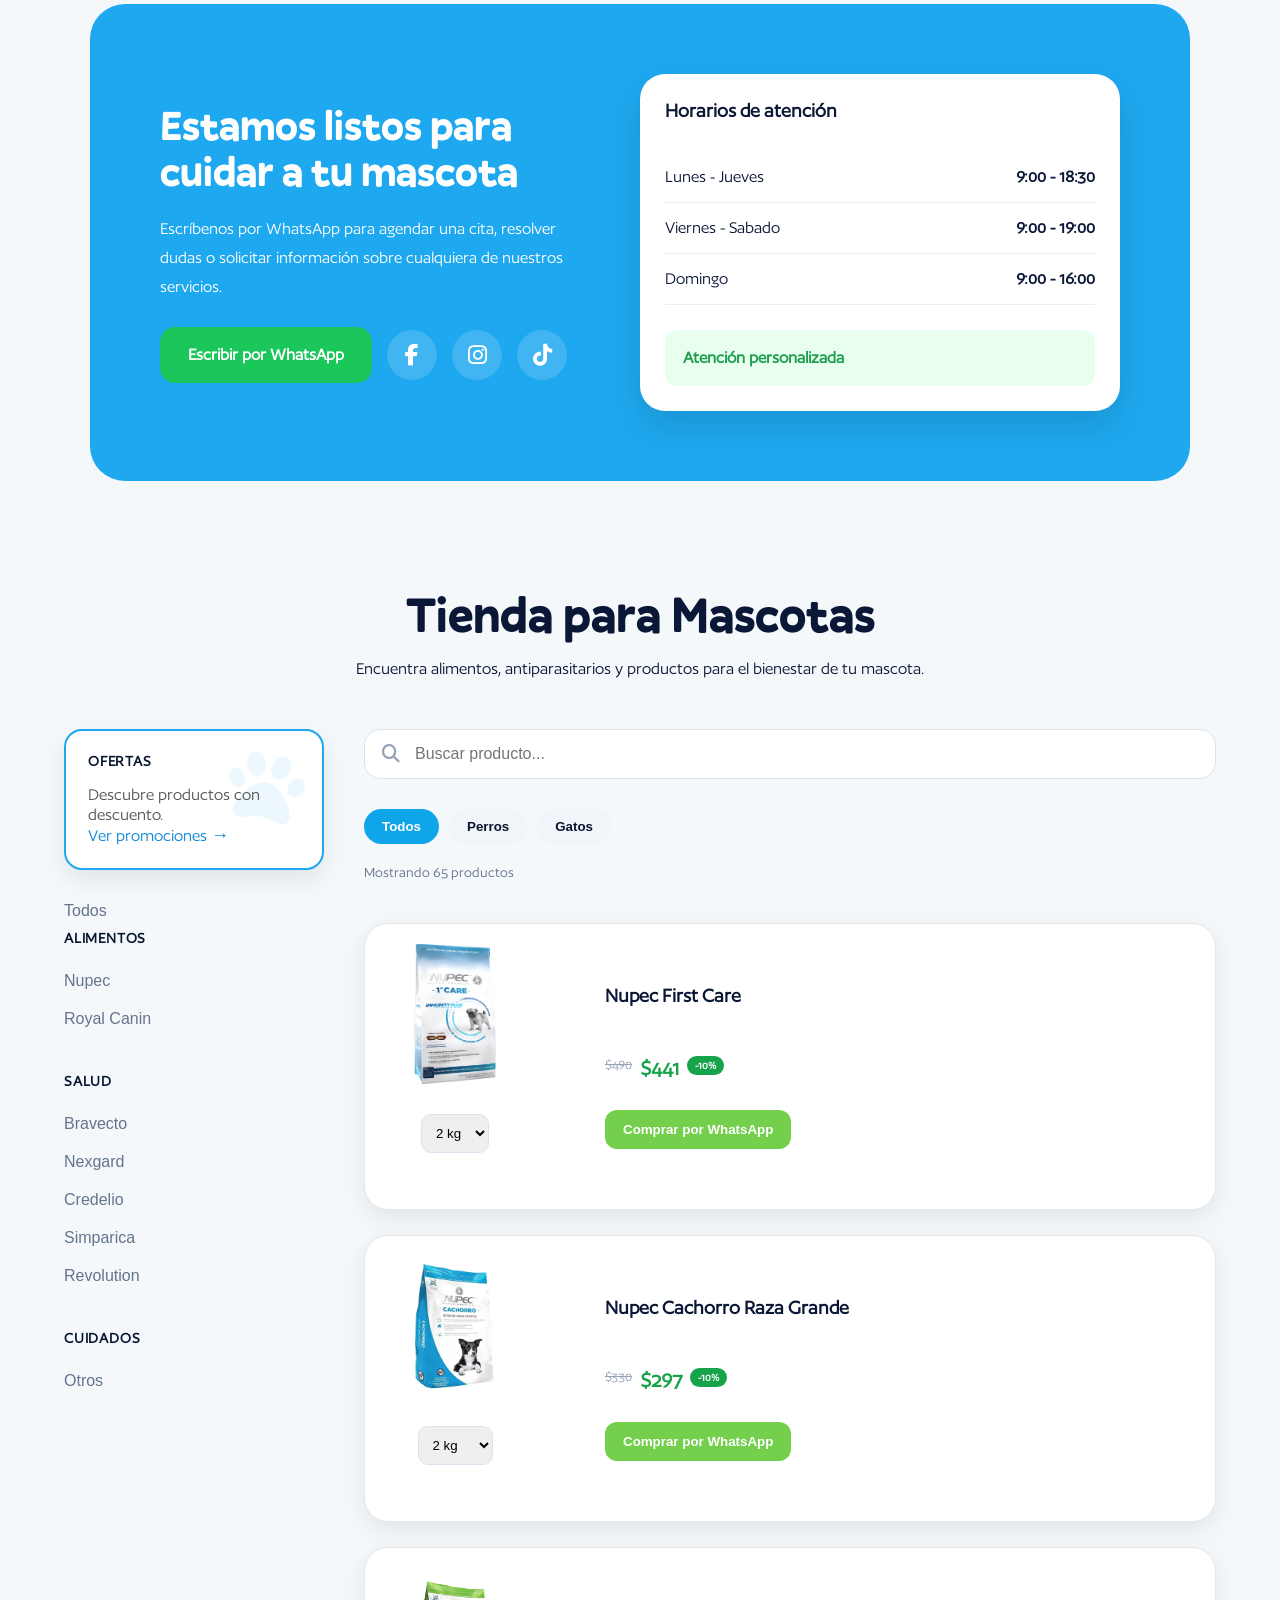
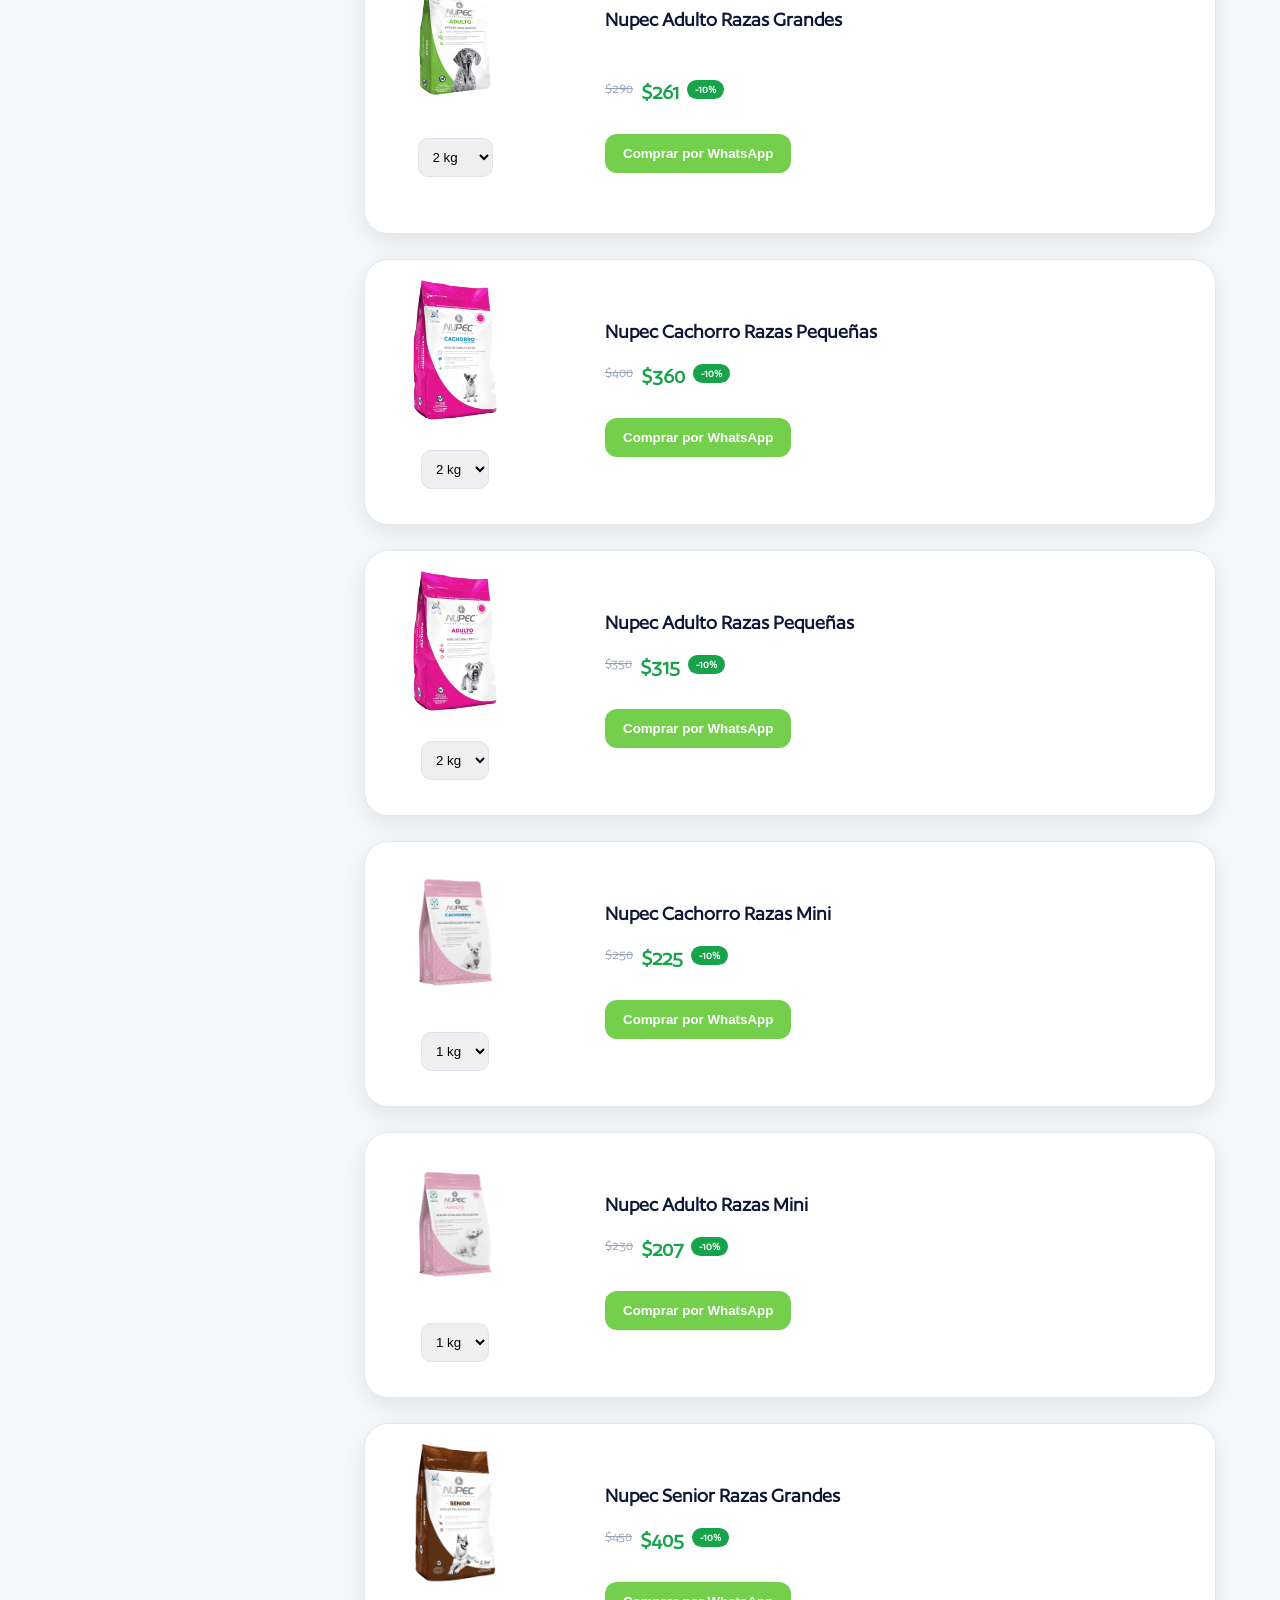
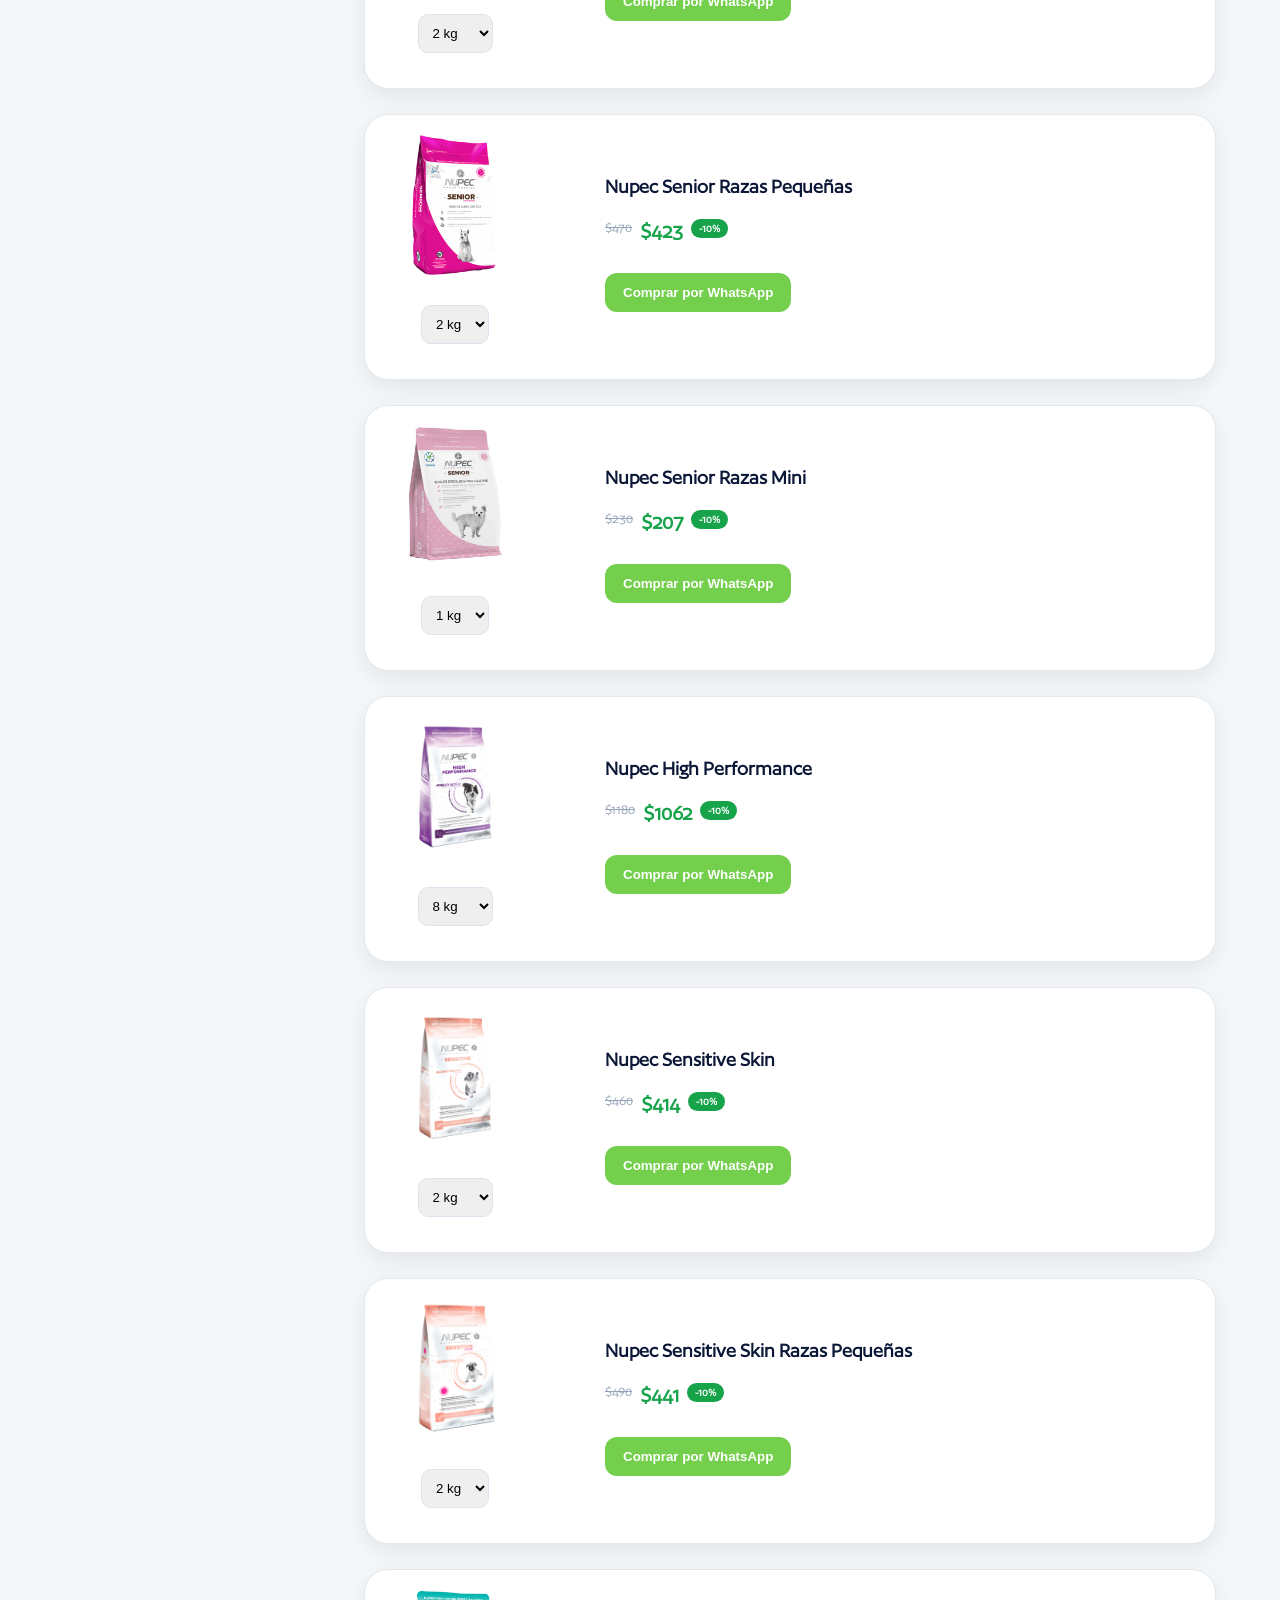
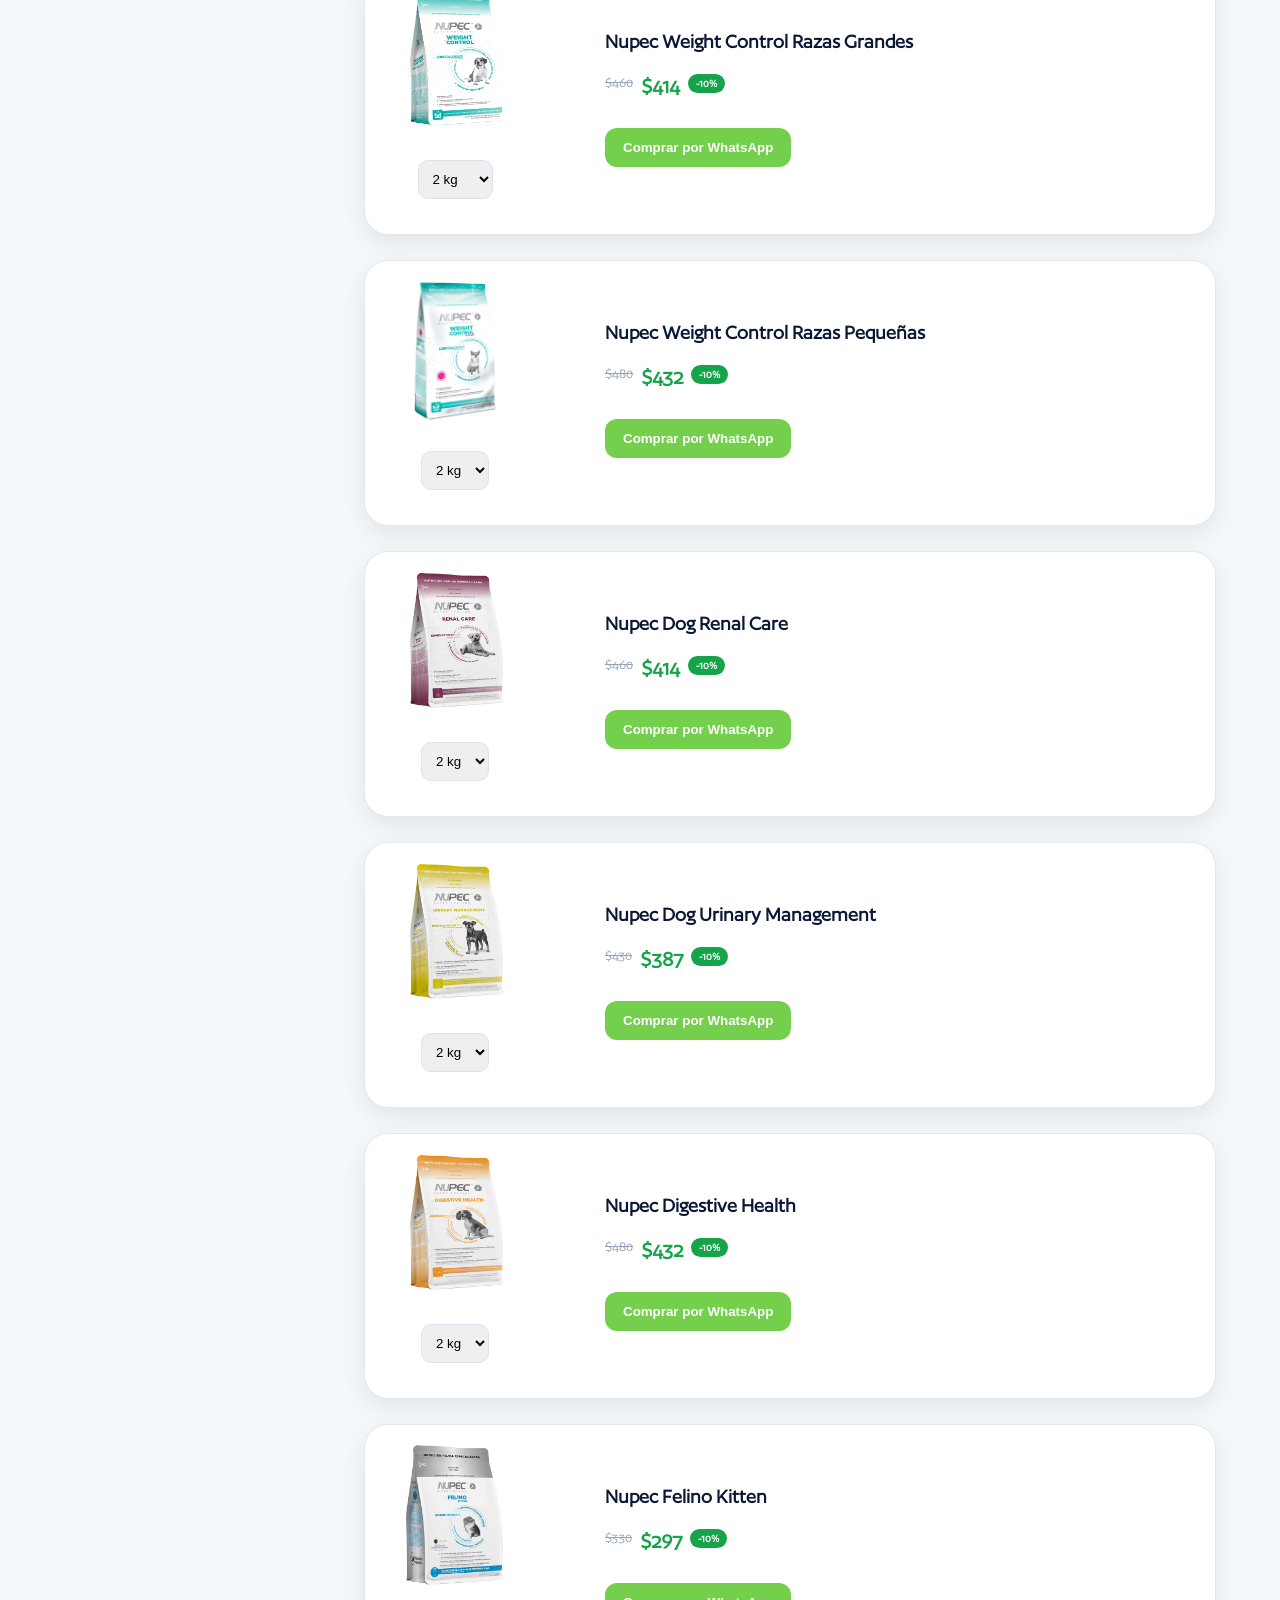
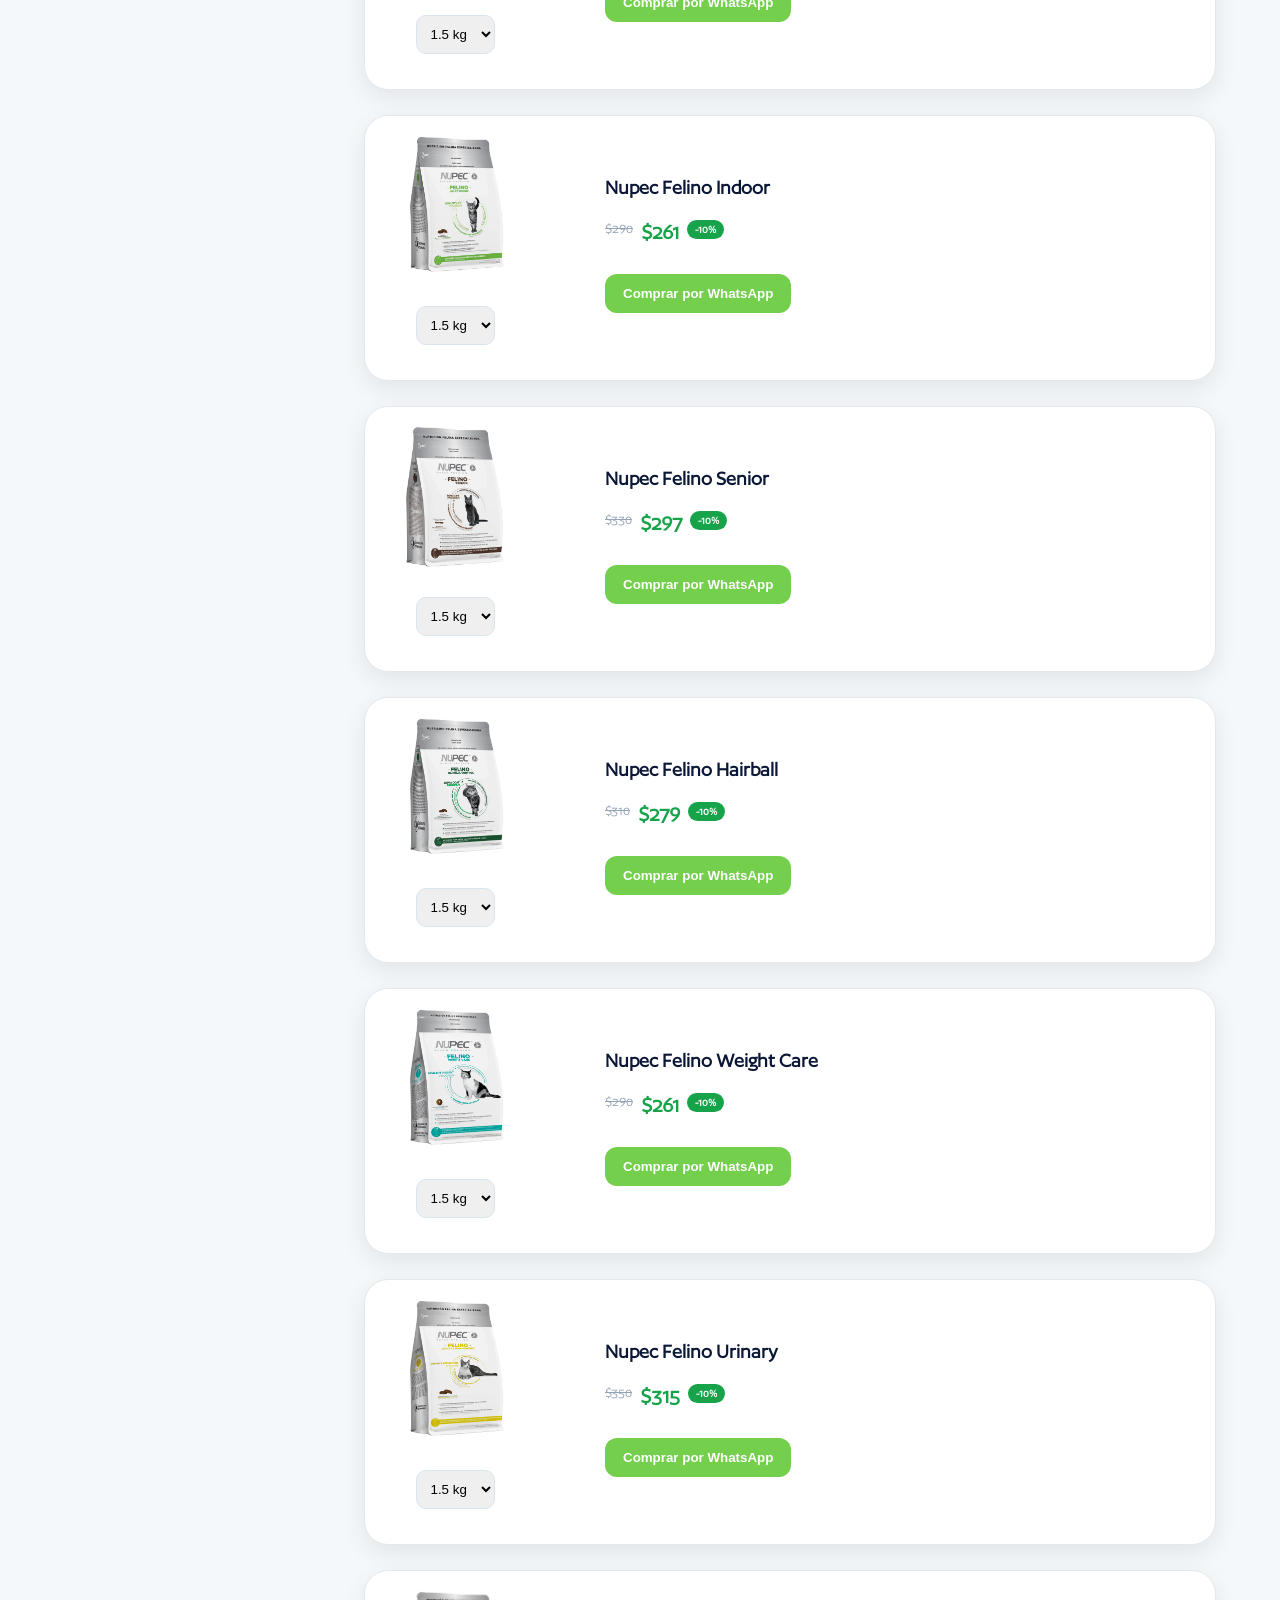
==== commit 3f566eed: "Update index.html" ====
--- a/index.html
+++ b/index.html
@@ -4851,43 +4851,34 @@
 
                 <p>Estilista Canino y Felino</p>
 
-            </div>
-
-             <div class="miembro-card">
-
-                <img src="img/ESTETICA 2.png">
-
-                <h3>Diego Amaya</h3>
+            </div> 
+
+              <div class="miembro-card">
+
+                <img src="img/Jonathan Diaz.png">
+
+                <h3>Jonathan Diaz</h3>
 
                 <p>Bañador y Taxista</p>
 
-            </div>   
-
-              <div class="miembro-card">
-
-                <img src="img/Jonathan Diaz.png">
-
-                <h3>Jonathan Diaz</h3>
-
-                <p>Bañador y Taxista</p>
-
-            </div>
+            </div>
+
 
             <div class="miembro-card">
 
-                <img src="img/ESTETICA5Y TAXI1.png">
-
-                <h3>Erick De Jesus</h3>
-
-                <p>Bañador y Taxista</p>
+                <img src="img/ESTETICA2QR.png">
+
+                <h3>Stephany Vazquez</h3>
+
+                <p>Bañador y paseador</p>
 
             </div>
 
             <div class="miembro-card">
 
-                <img src="img/ESTETICA4.png">
-
-                <h3>Fernando Constantino</h3>
+                <img src="img/ESTETICA4QR.png">
+
+                <h3>Diego Gonzalez</h3>
 
                 <p>Bañador y paseador</p>
 
@@ -4895,54 +4886,25 @@
 
             <div class="miembro-card">
 
-                <img src="img/ESTETICA2QR.png">
-
-                <h3>Stephany Vazquez</h3>
+                <img src="img/ESTETICA5.png">
+
+                <h3>Mateo Gonzalez</h3>
 
                 <p>Bañador y paseador</p>
 
             </div>
 
+
             <div class="miembro-card">
 
-                <img src="img/ESTETICA4QR.png">
-
-                <h3>Diego Gonzalez</h3>
+                <img src="img/Alejandro Aguiñaga.png">
+
+                <h3>Alejandro Aguiñaga</h3>
 
                 <p>Bañador y paseador</p>
 
             </div>
 
-            <div class="miembro-card">
-
-                <img src="img/ESTETICA5.png">
-
-                <h3>Mateo Gonzalez</h3>
-
-                <p>Bañador y paseador</p>
-
-            </div>
-
-
-            <div class="miembro-card">
-
-                <img src="img/Alejandro Aguiñaga.png">
-
-                <h3>Alejandro Aguiñaga</h3>
-
-                <p>Bañador y paseador</p>
-
-            </div>
-
-                        <div class="miembro-card">
-
-                <img src="img/ericke.png">
-
-                <h3>Erick Constantino</h3>
-
-                <p>Bañador y paseador</p>
-
-            </div>
 
 
             <div class="miembro-card">
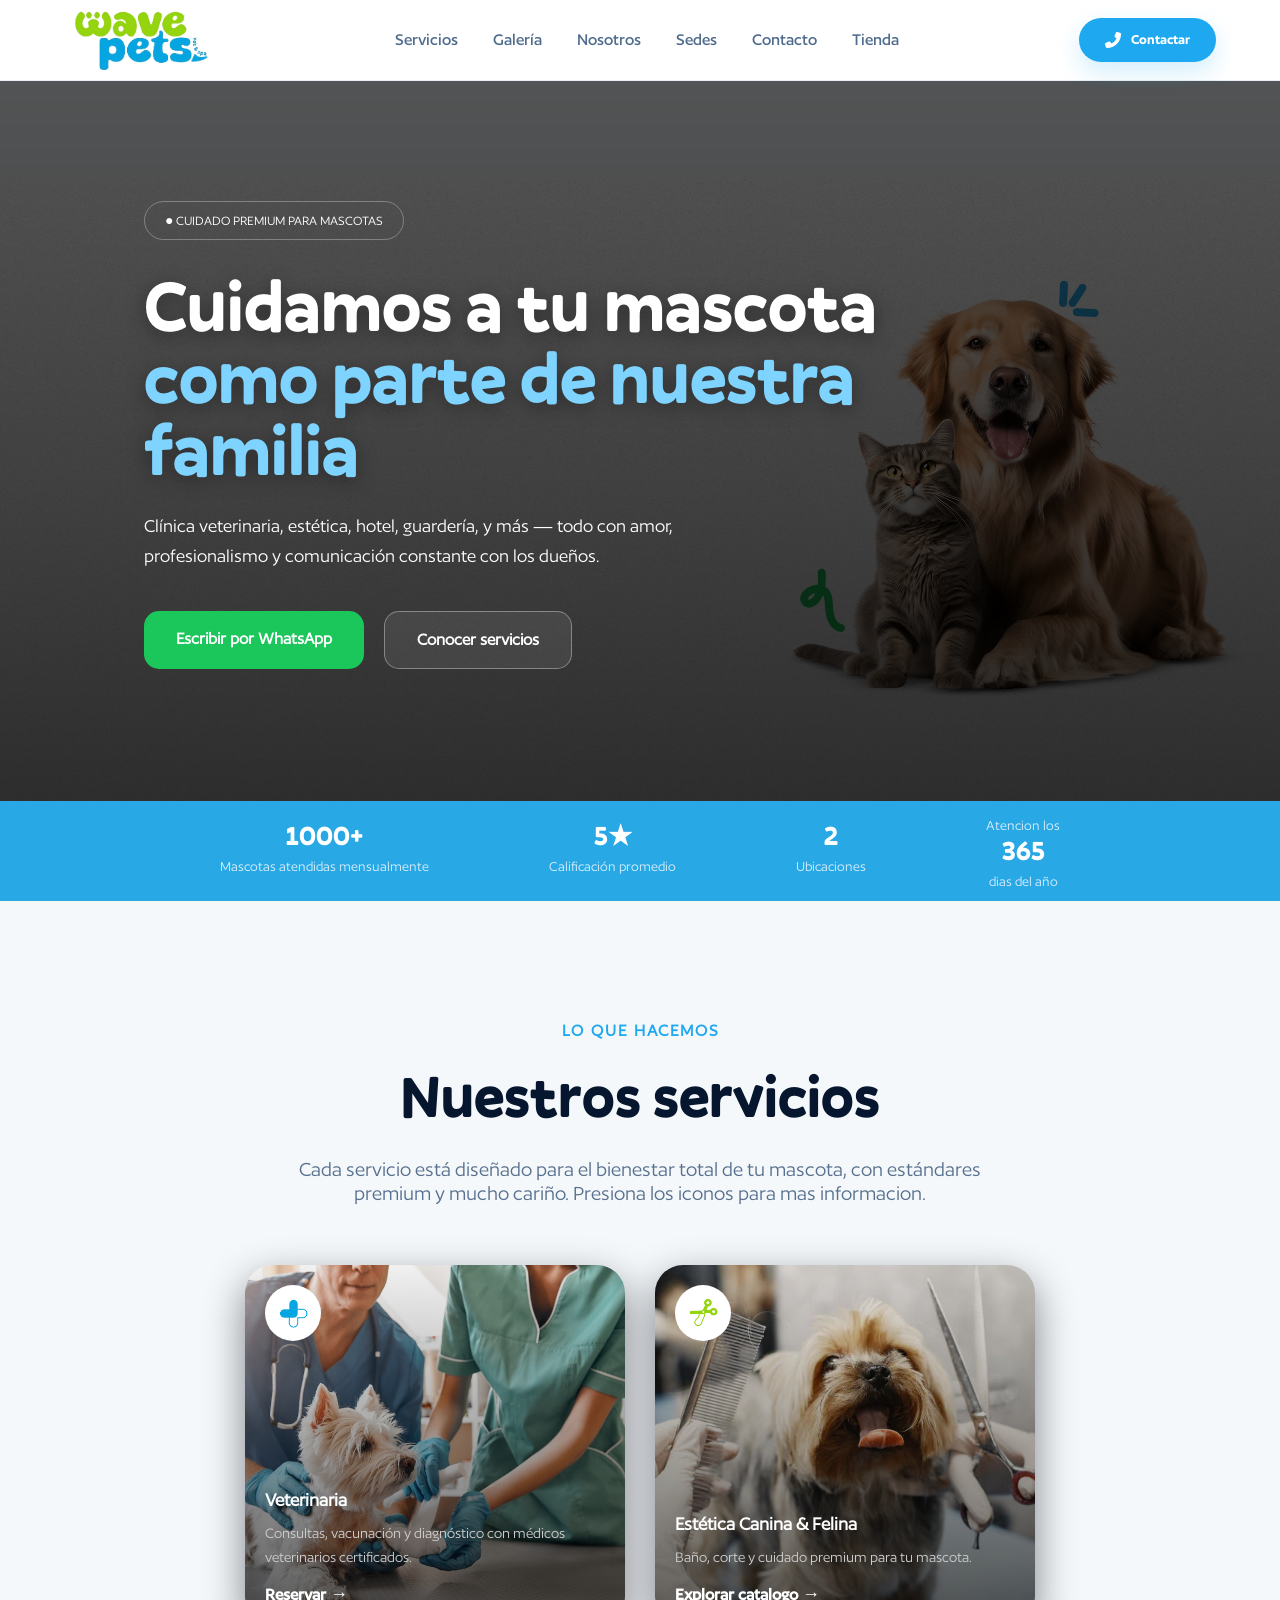
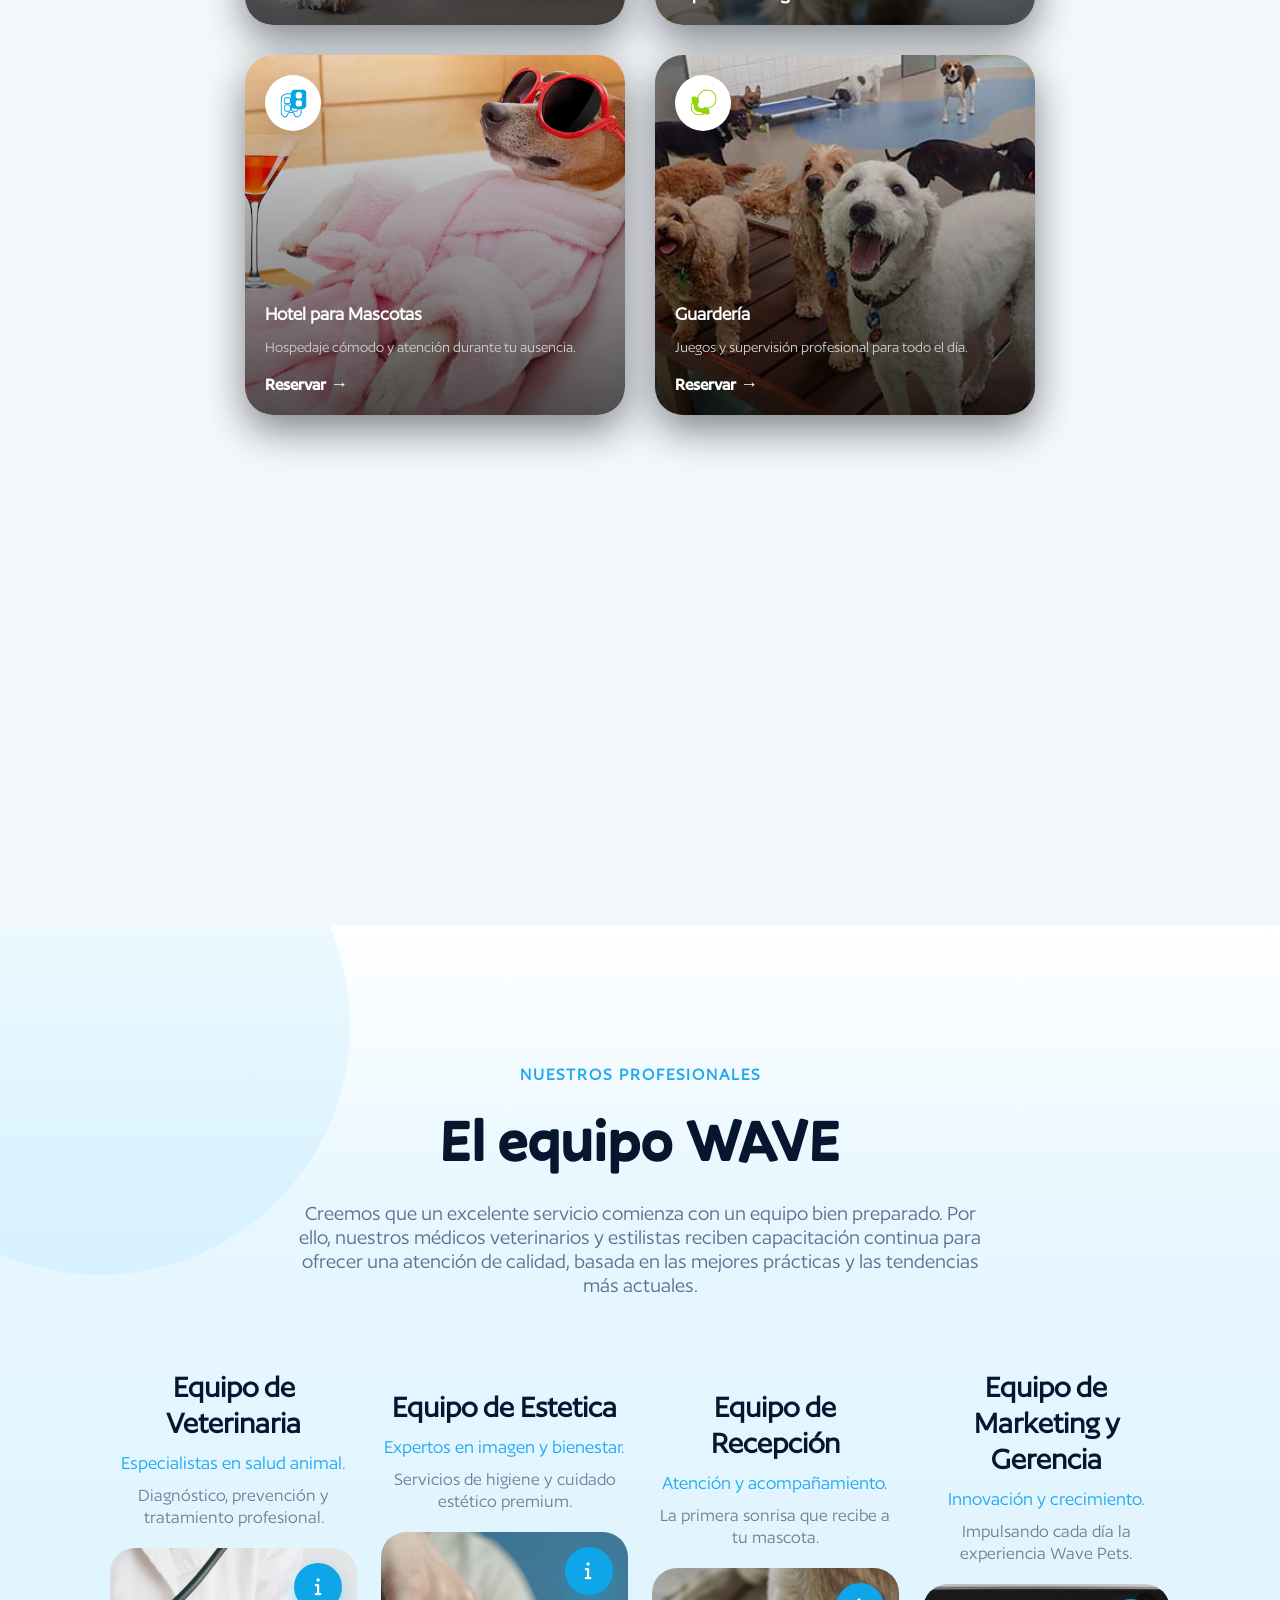
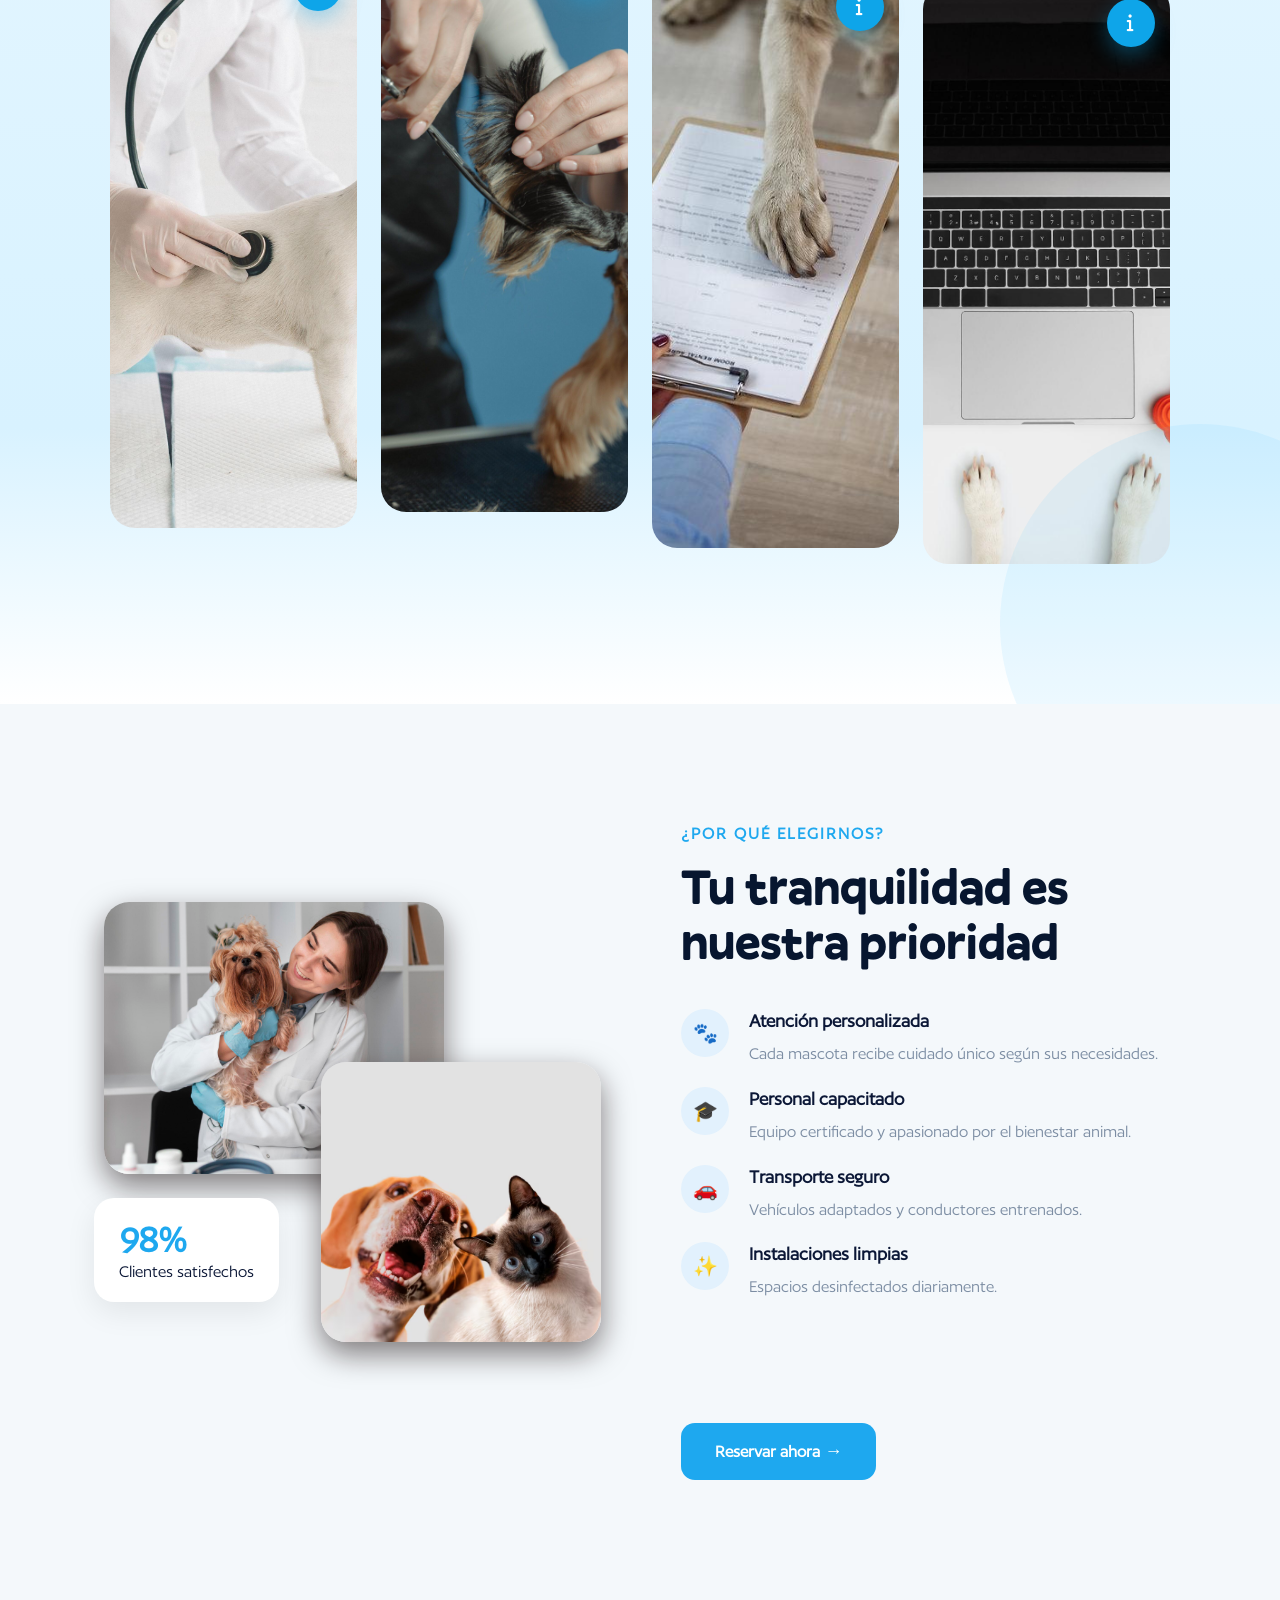
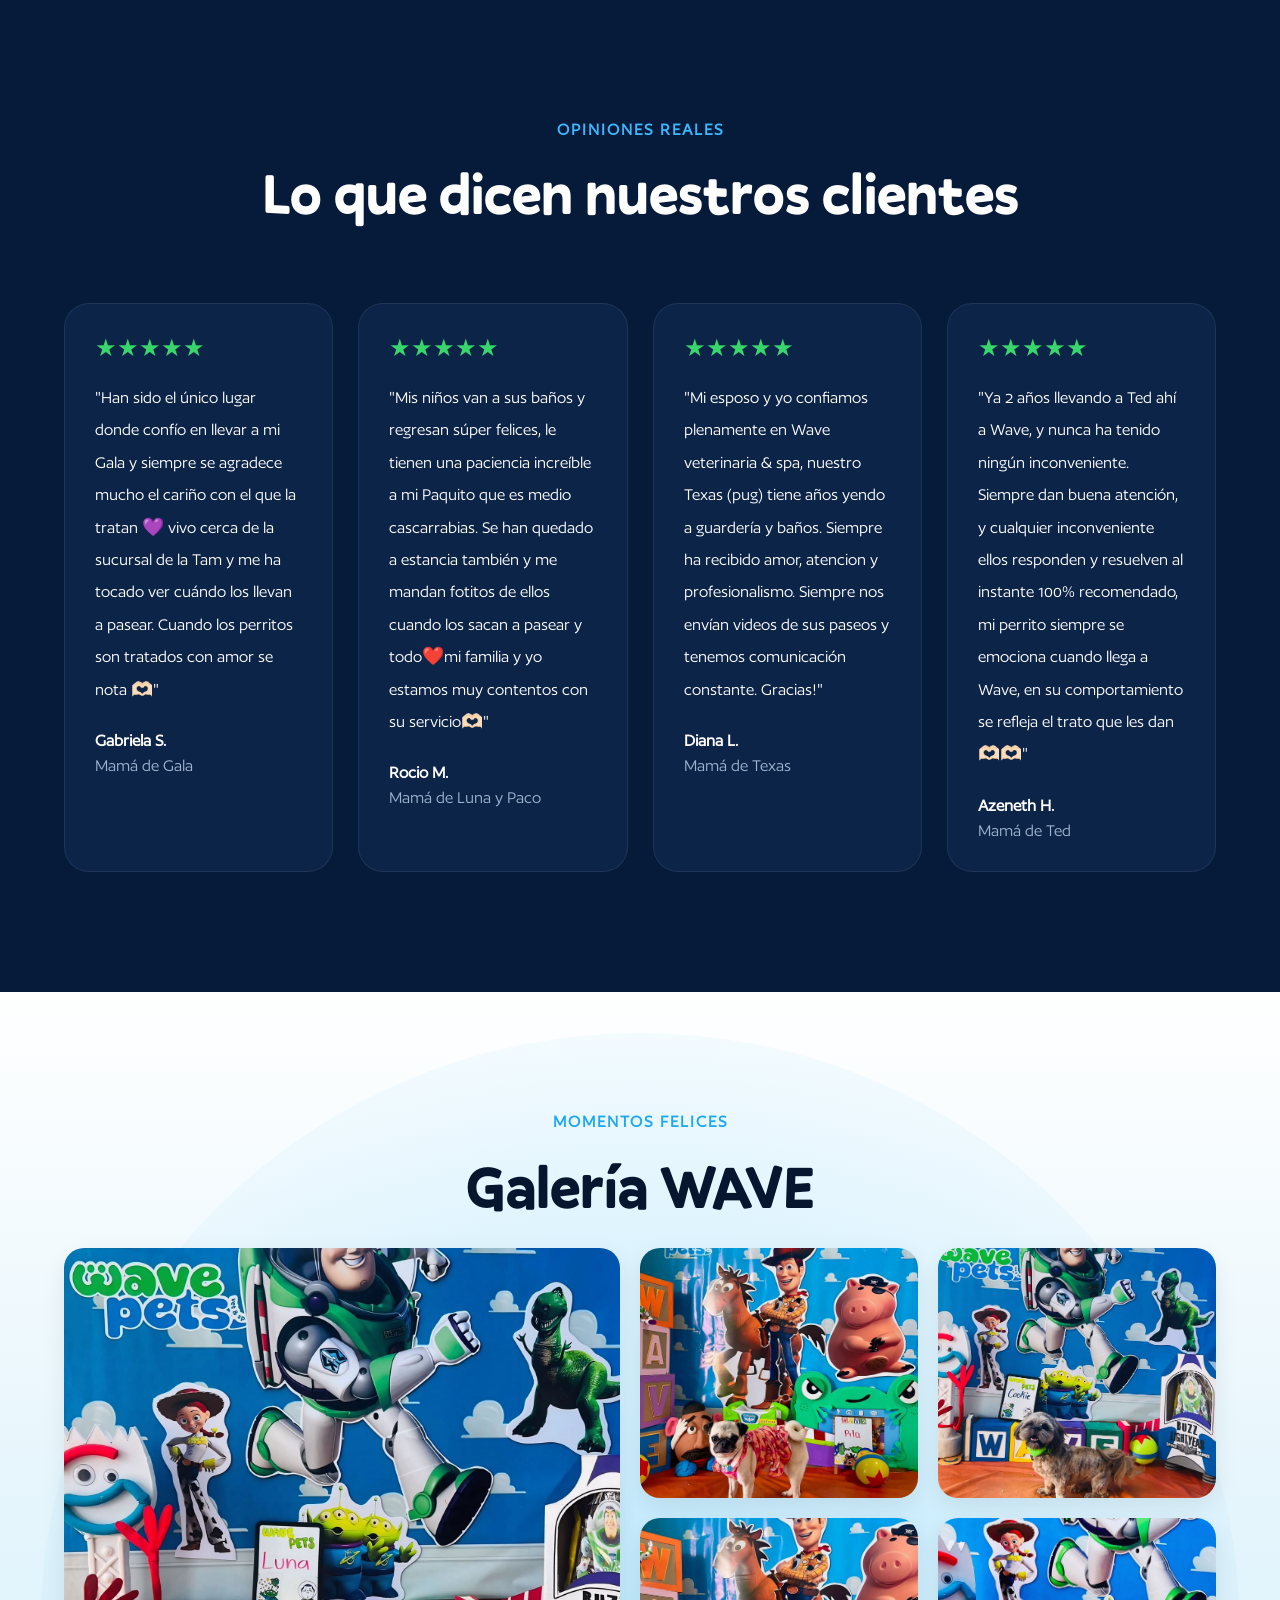
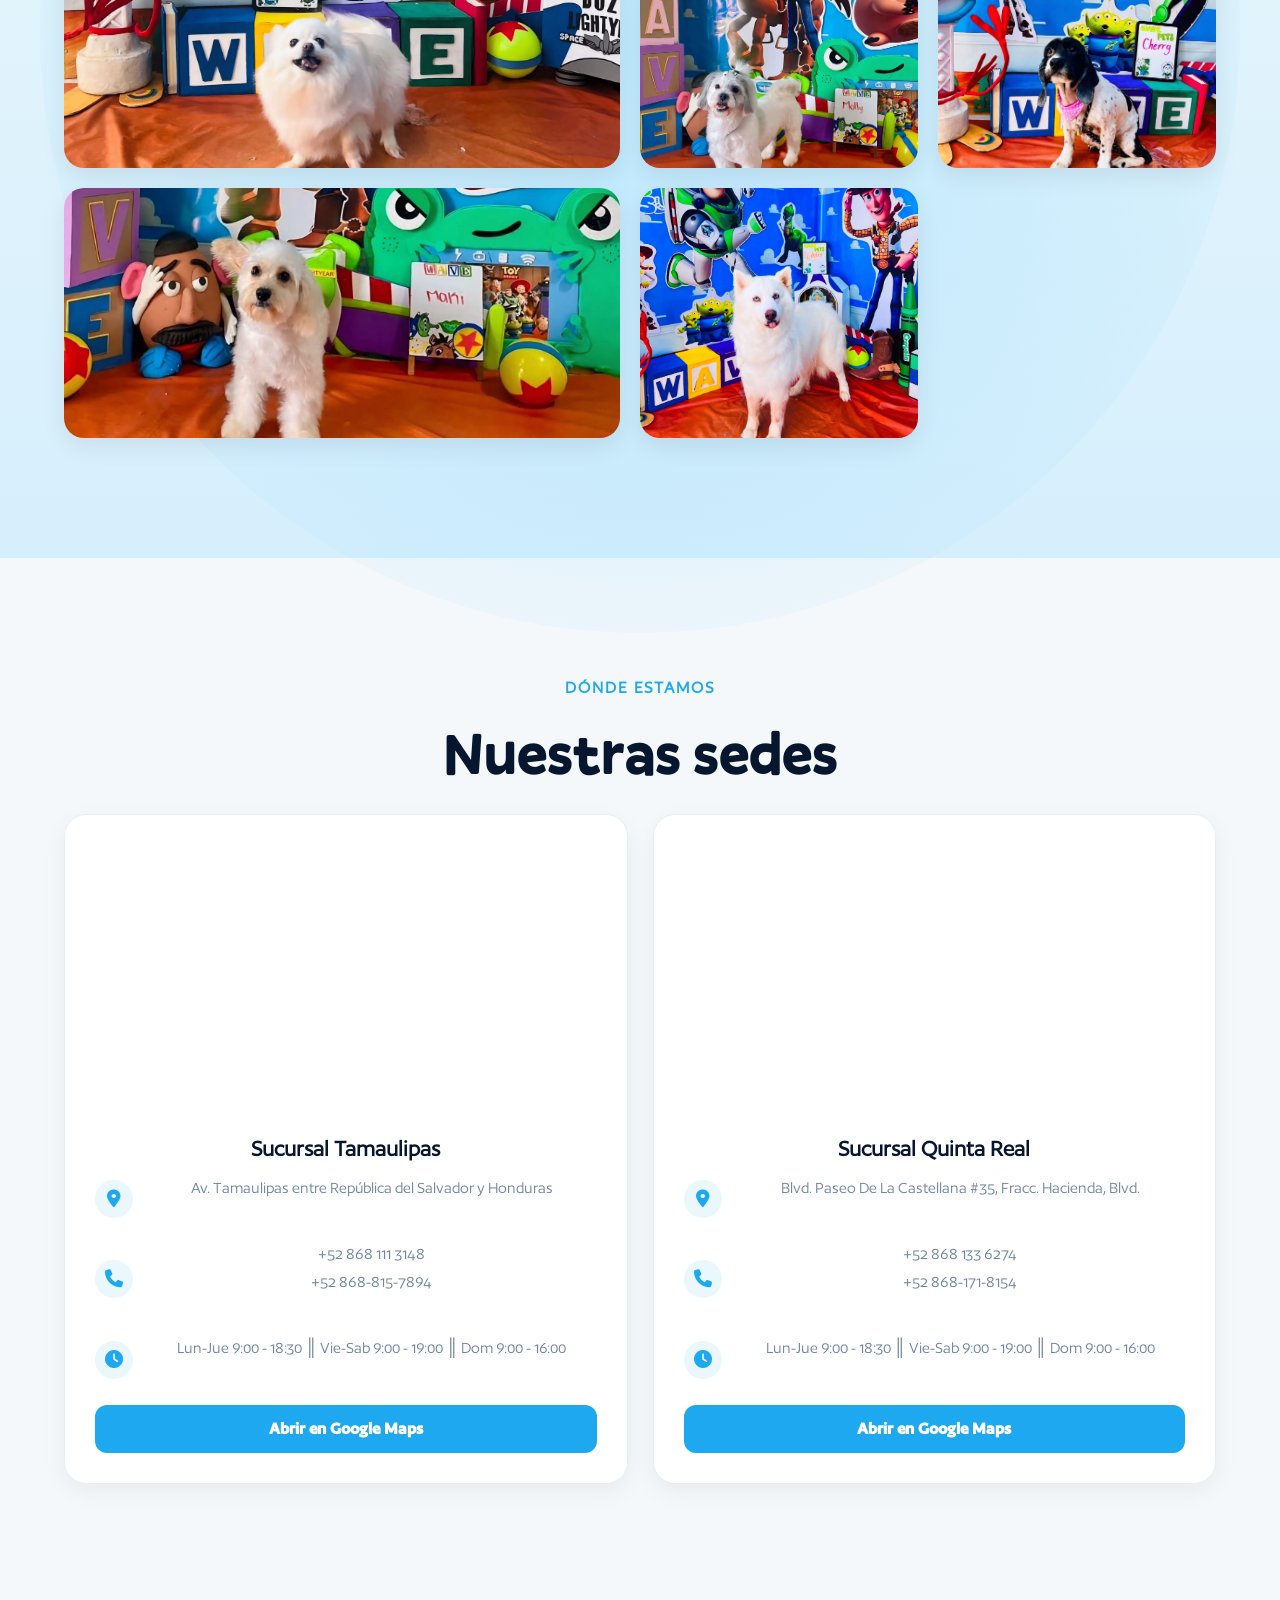
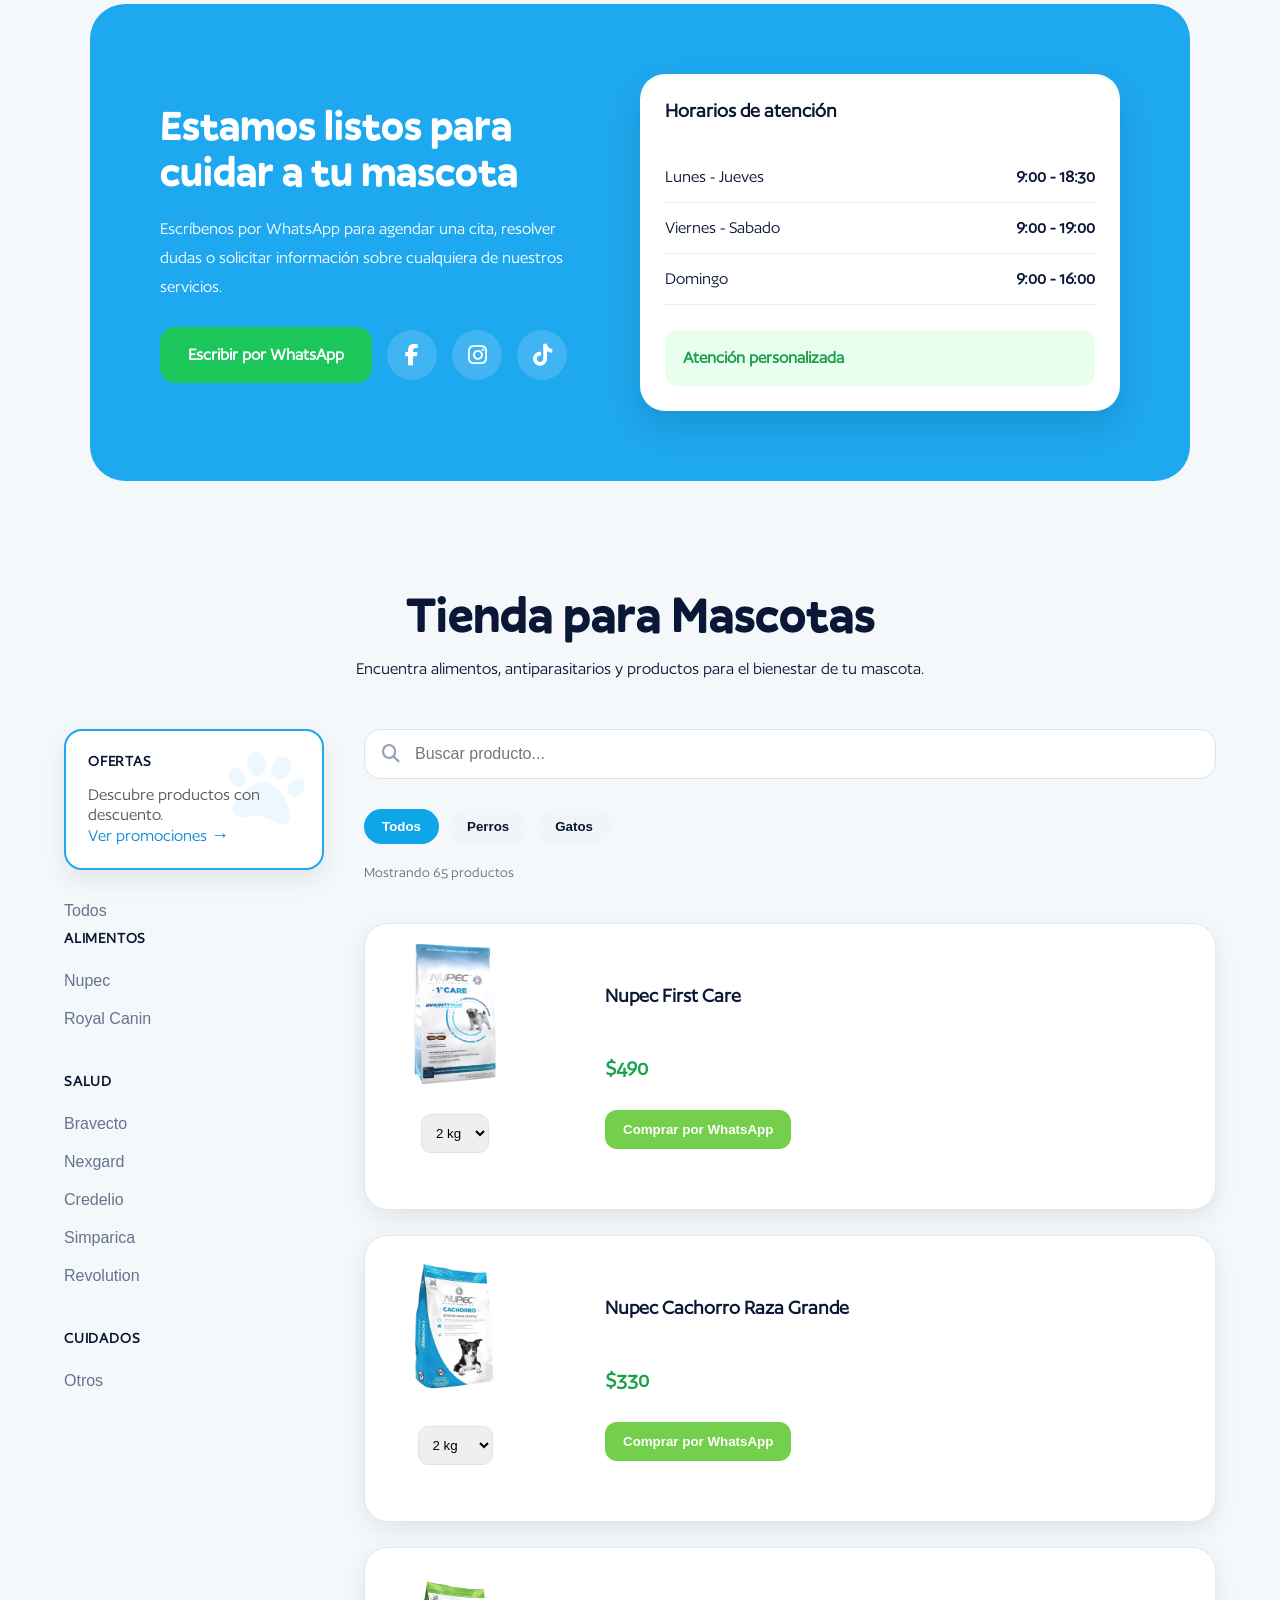
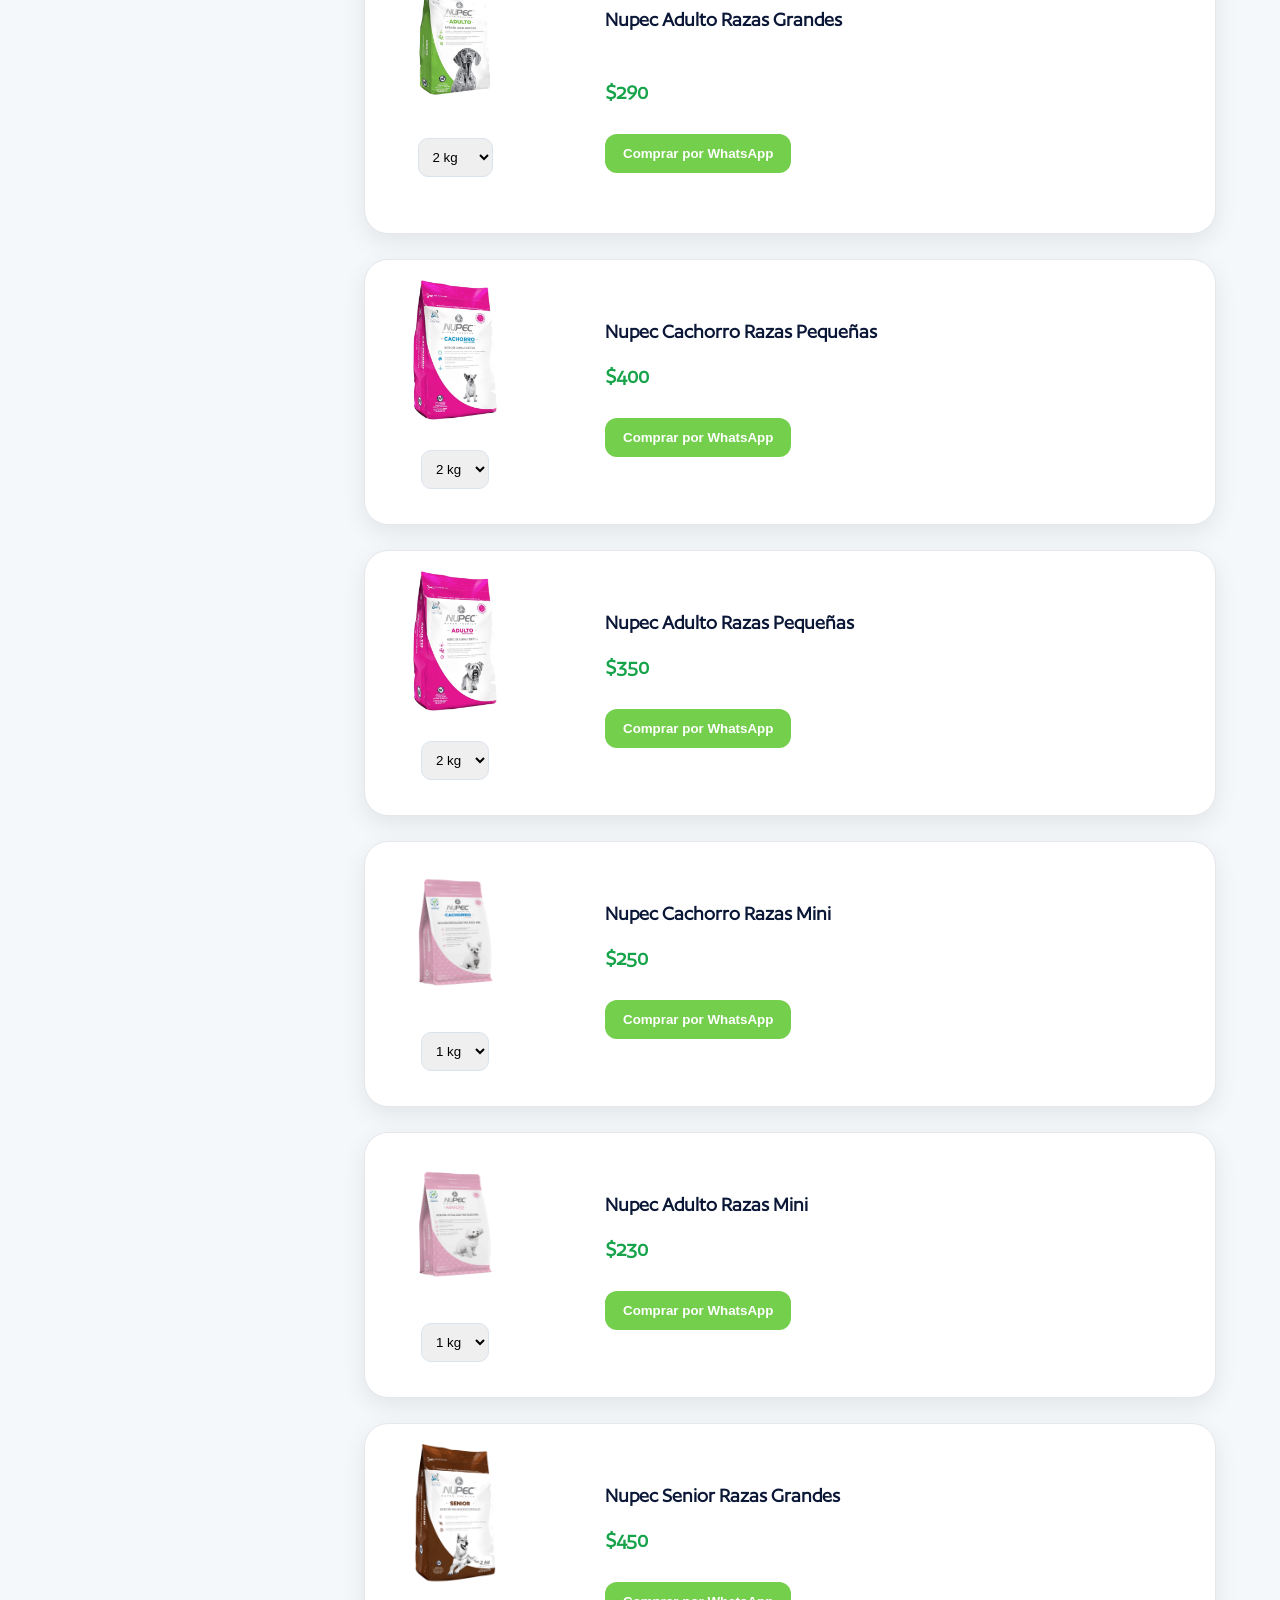
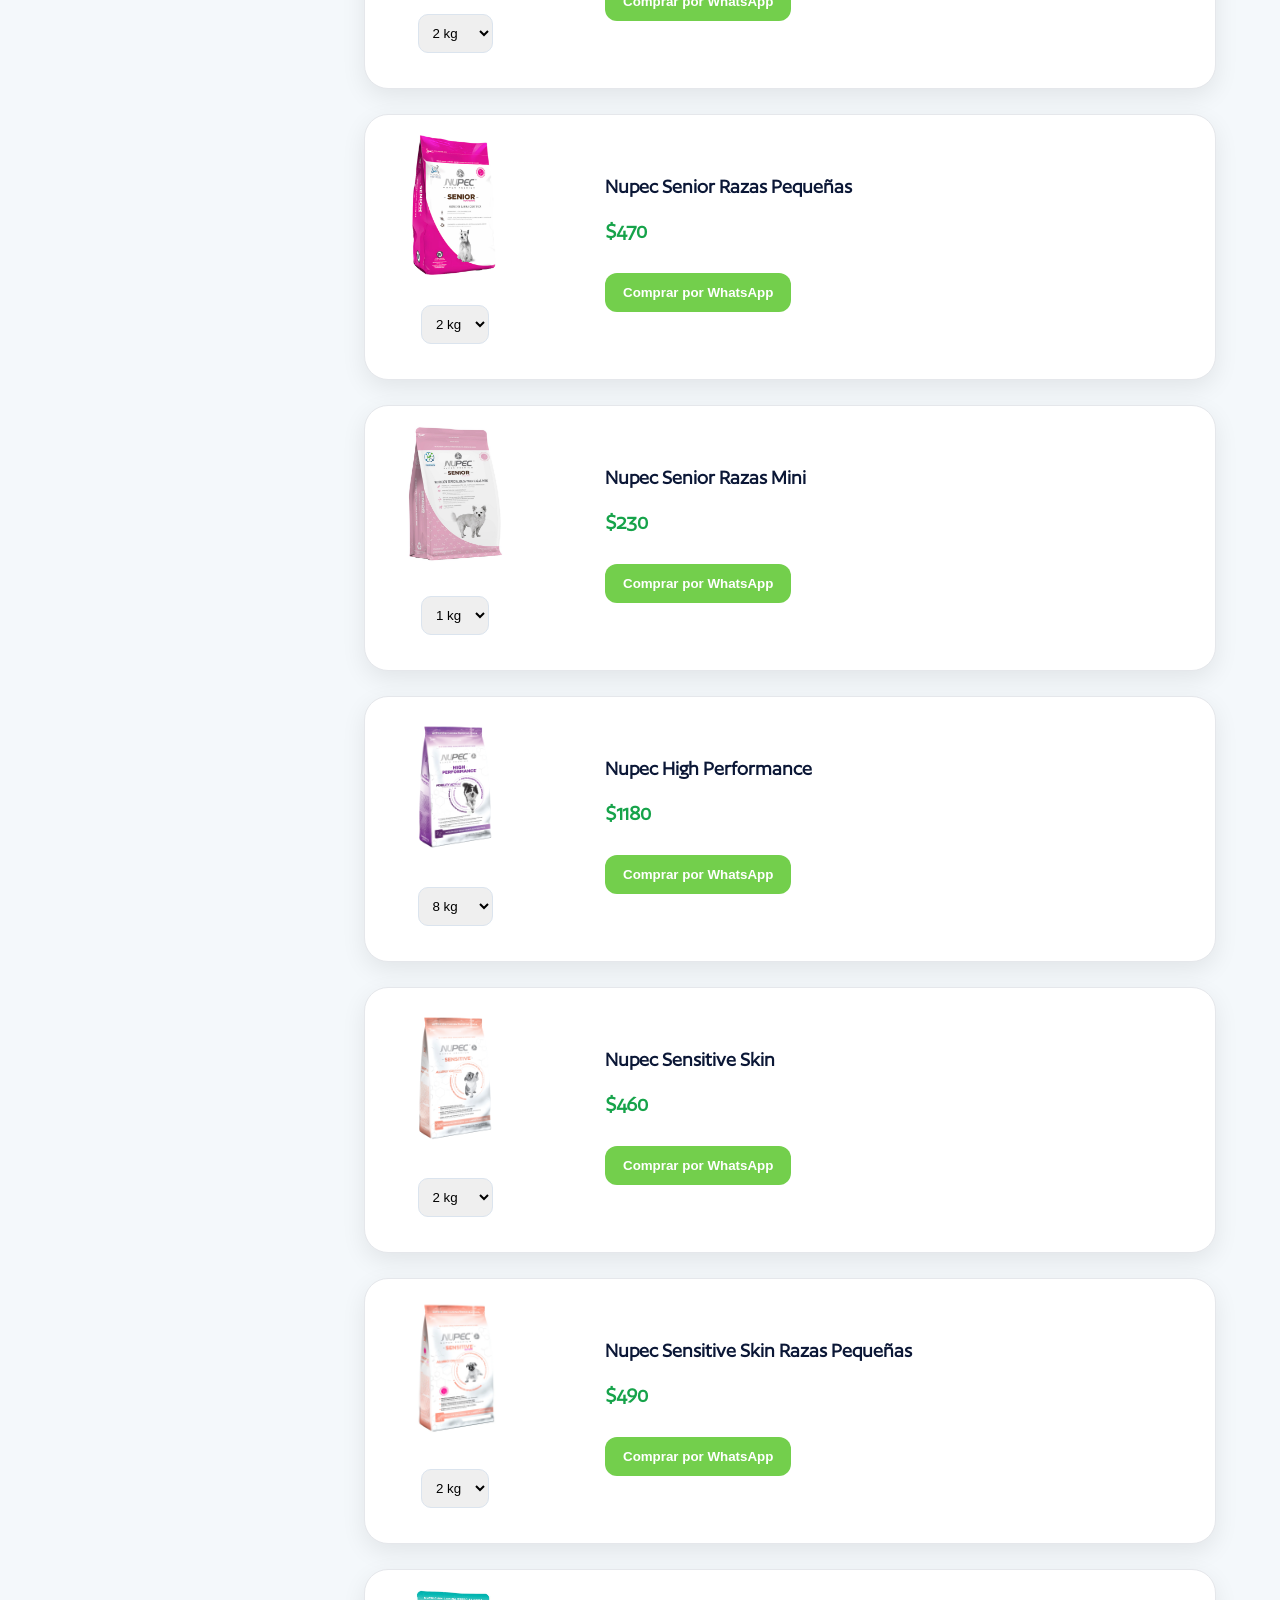
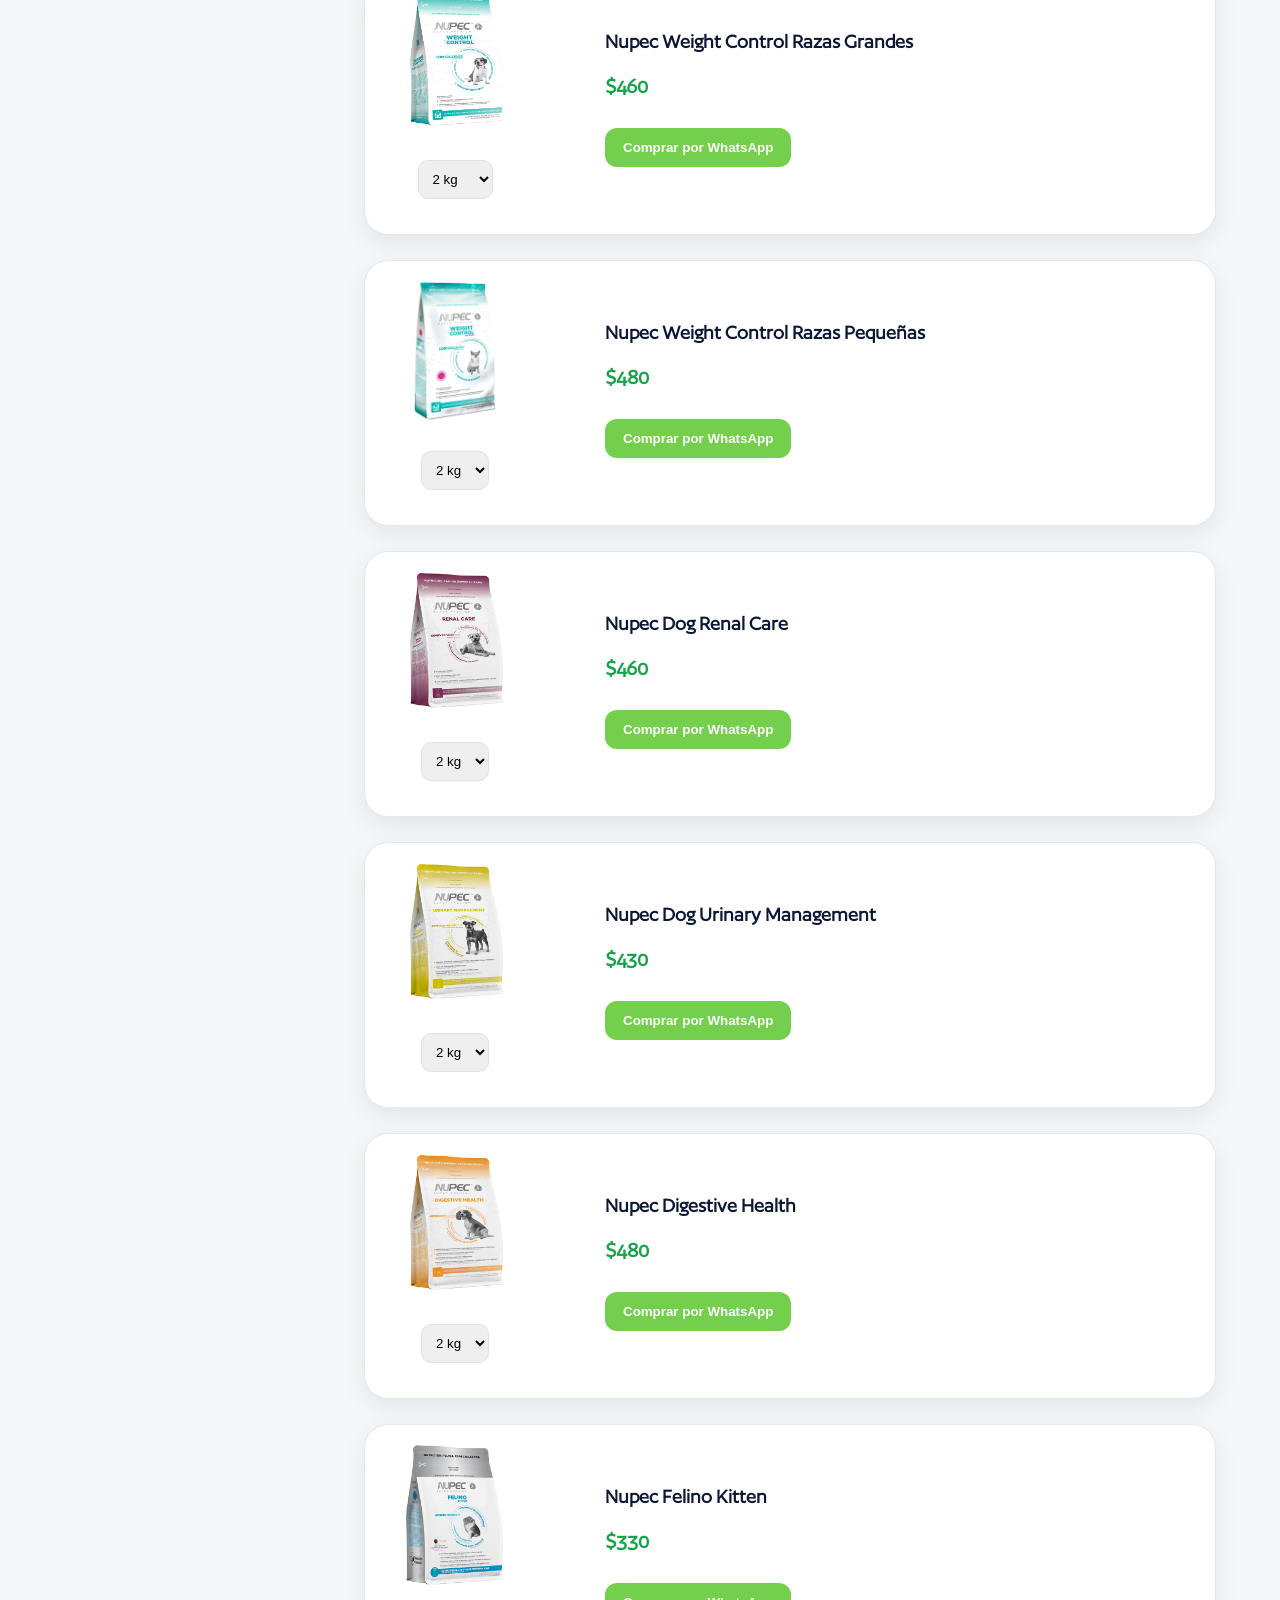
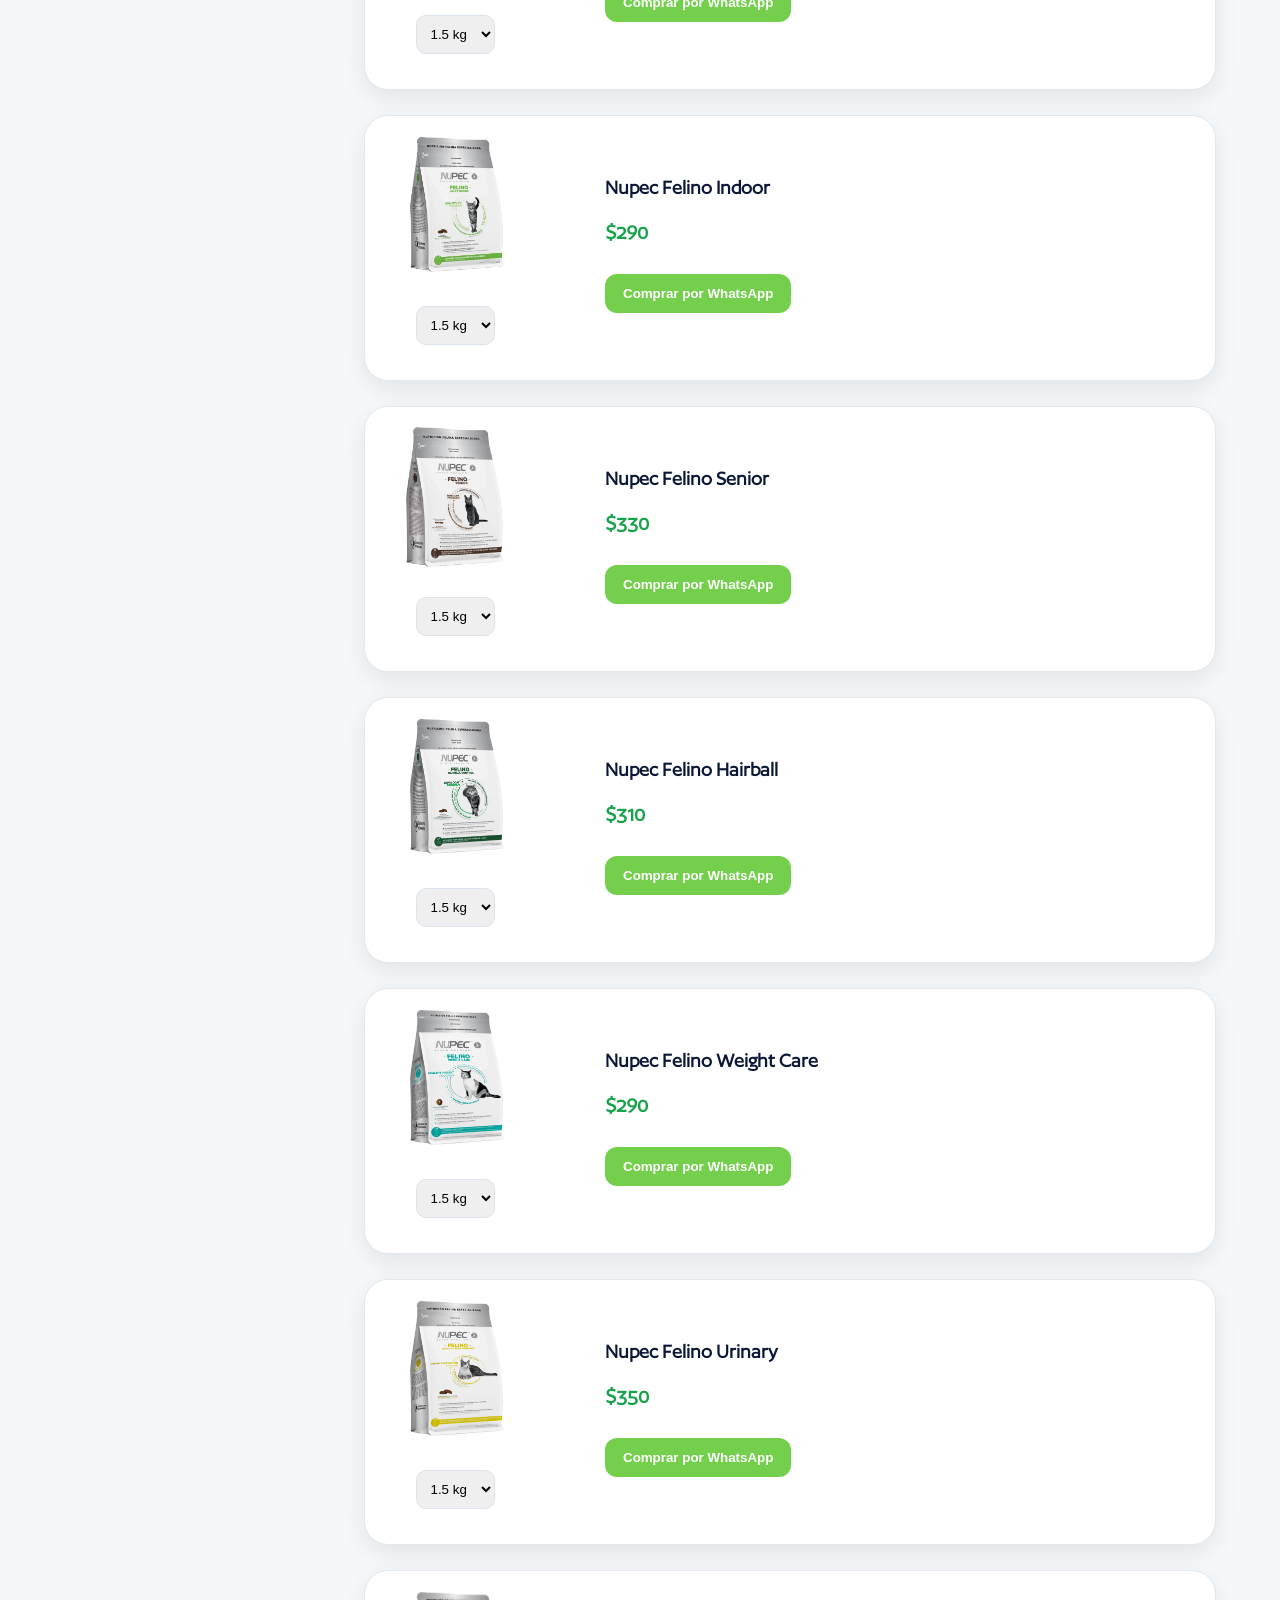
==== commit 52b26ee3: "Update index.html" ====
--- a/index.html
+++ b/index.html
@@ -5524,19 +5524,19 @@
 
     const descuentosMarca = {
 
-    nupec: 10,
-
-    bravecto: 10,
-
-    royalcanin: 5,
-
-    nexgard: 10,
-
-    credelio: 10,
-
-    simparica: 10,
-
-    revolution: 10,
+    nupec: 0,
+
+    bravecto: 0,
+
+    royalcanin: 0,
+
+    nexgard: 0,
+
+    credelio: 0,
+
+    simparica: 0,
+
+    revolution: 0,
 
     
 
